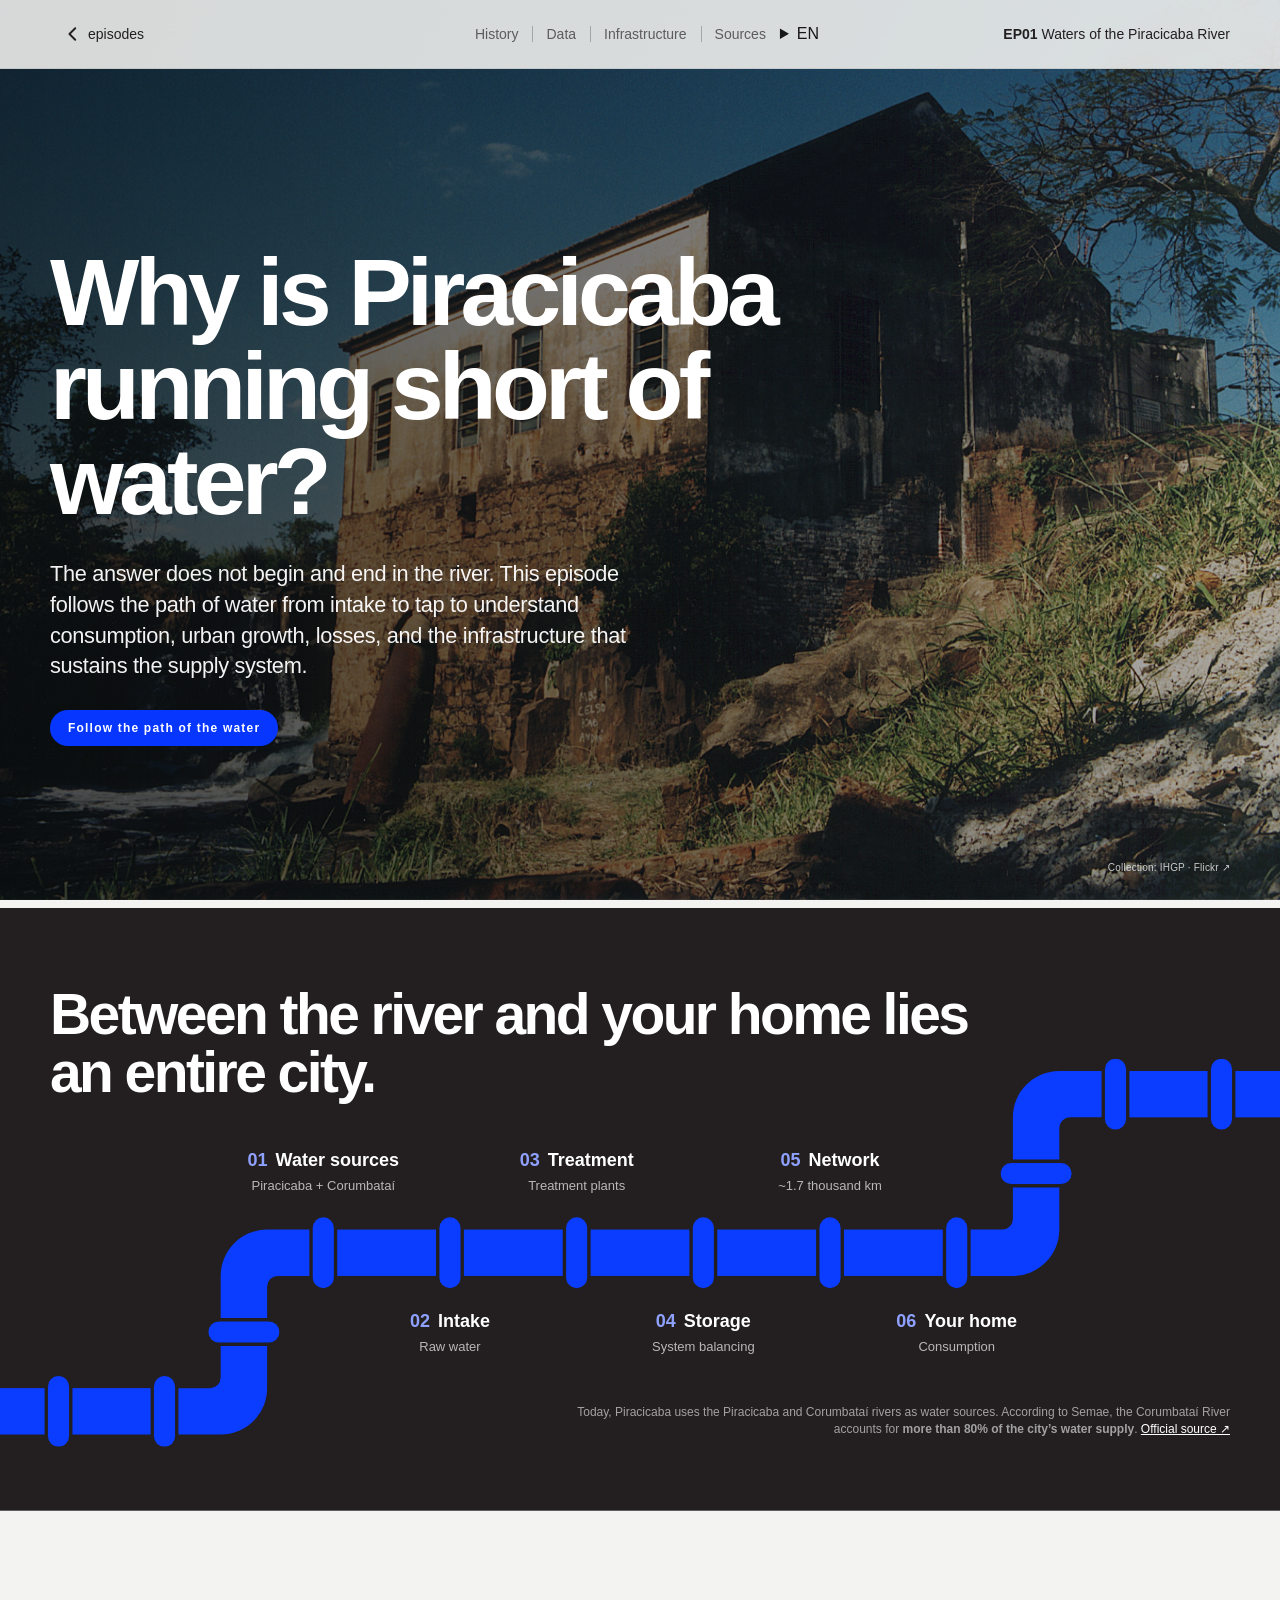
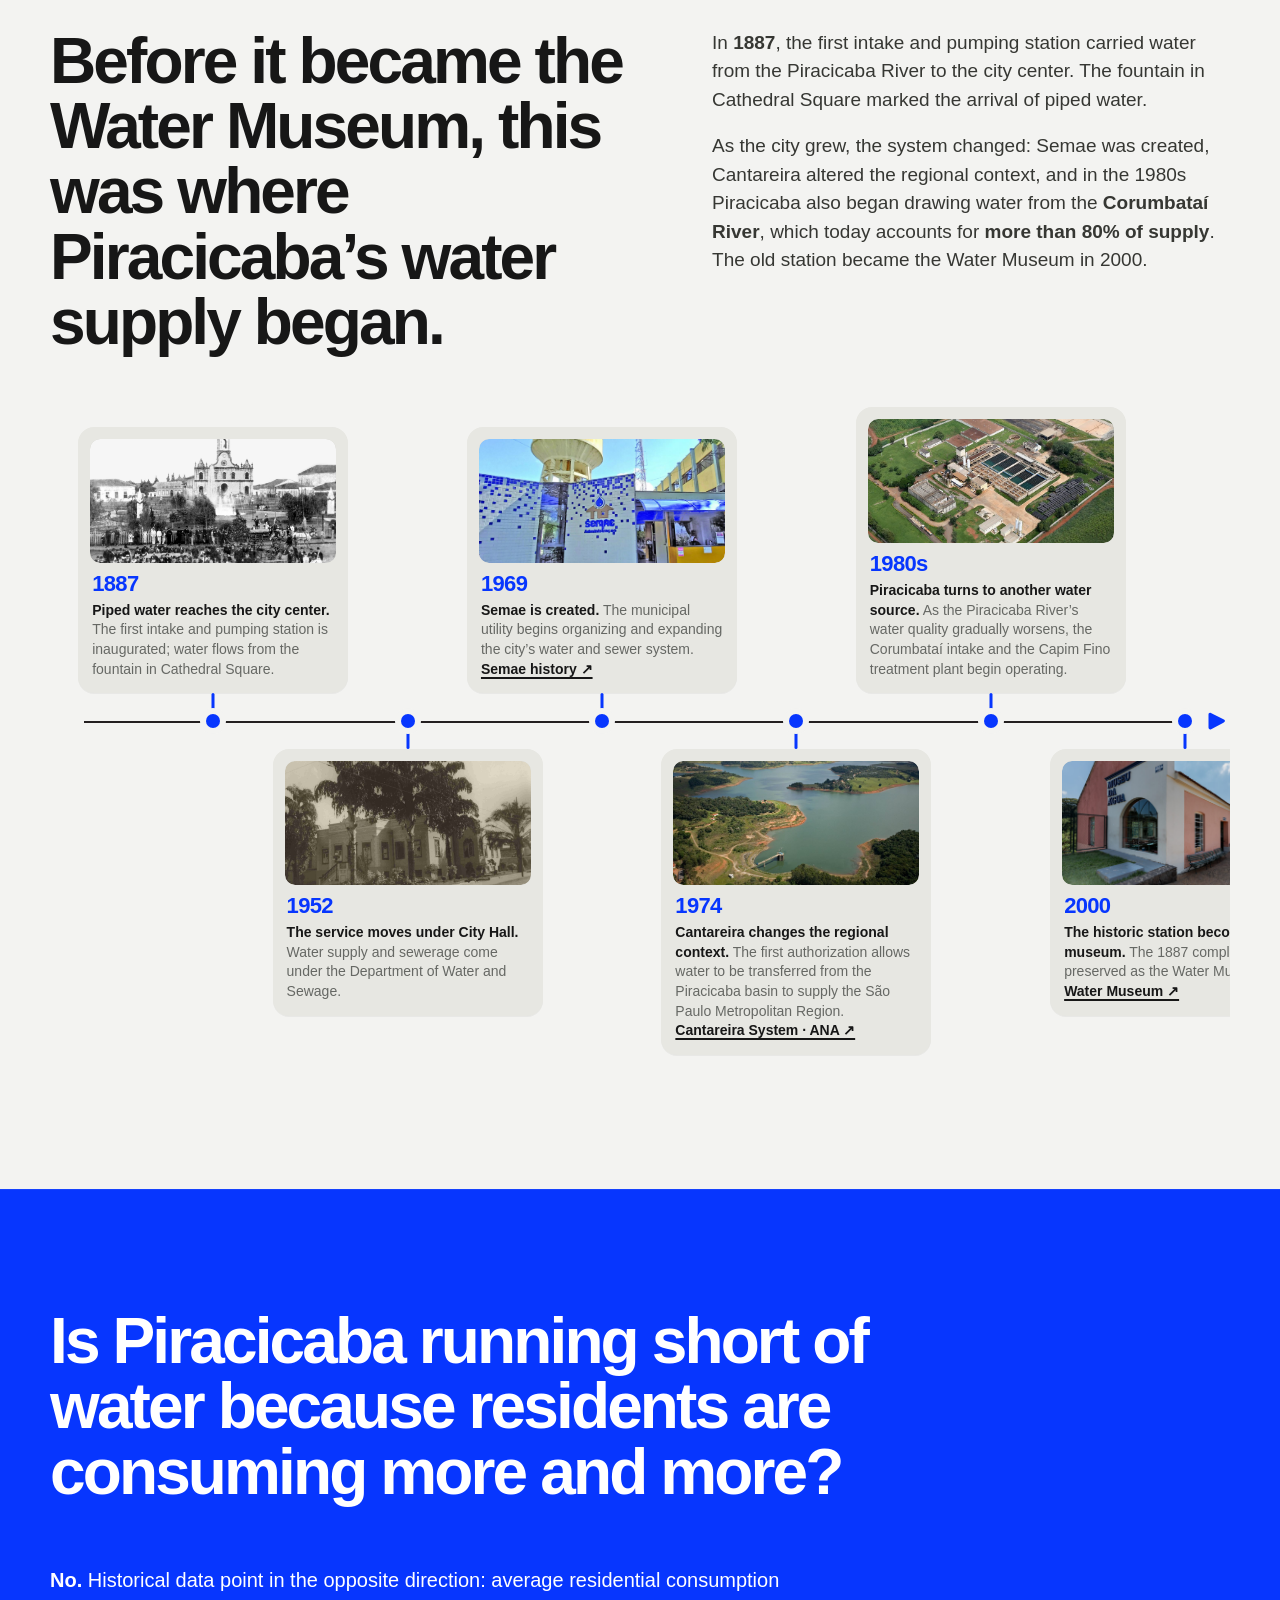
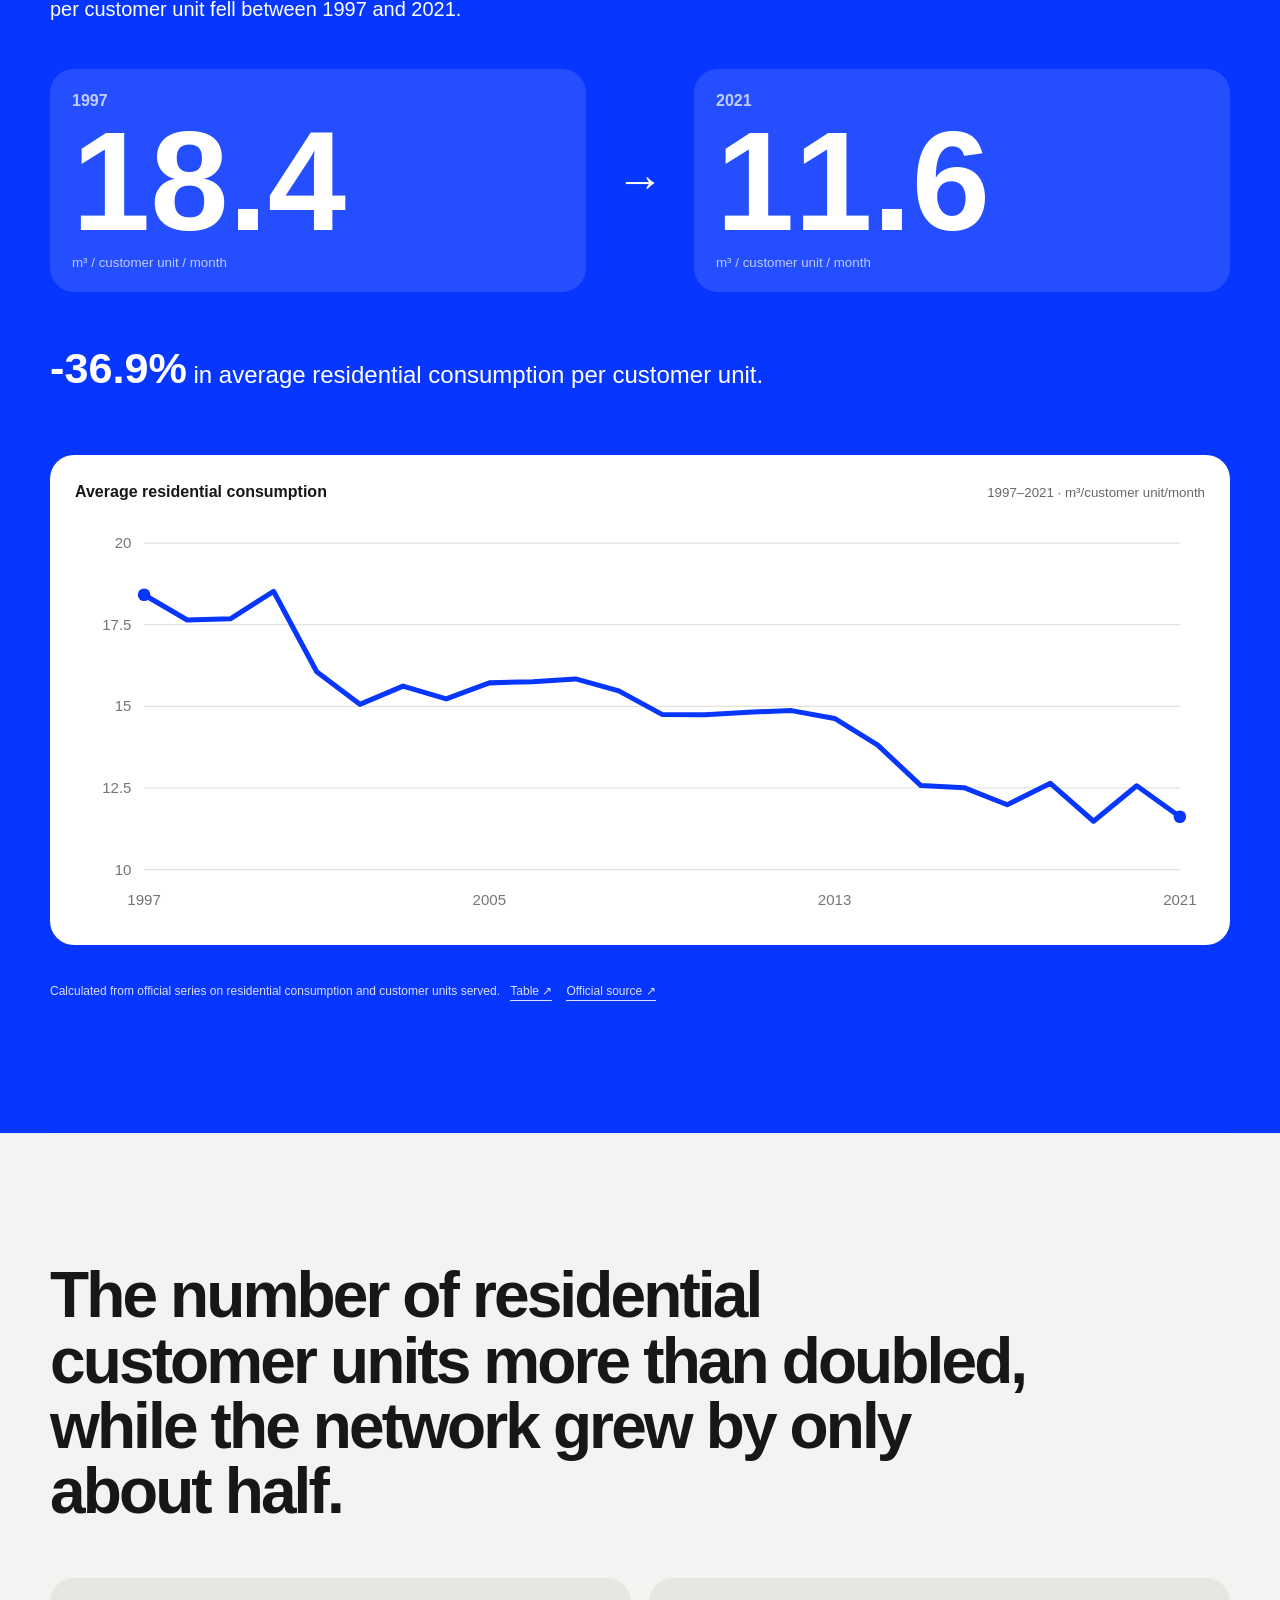
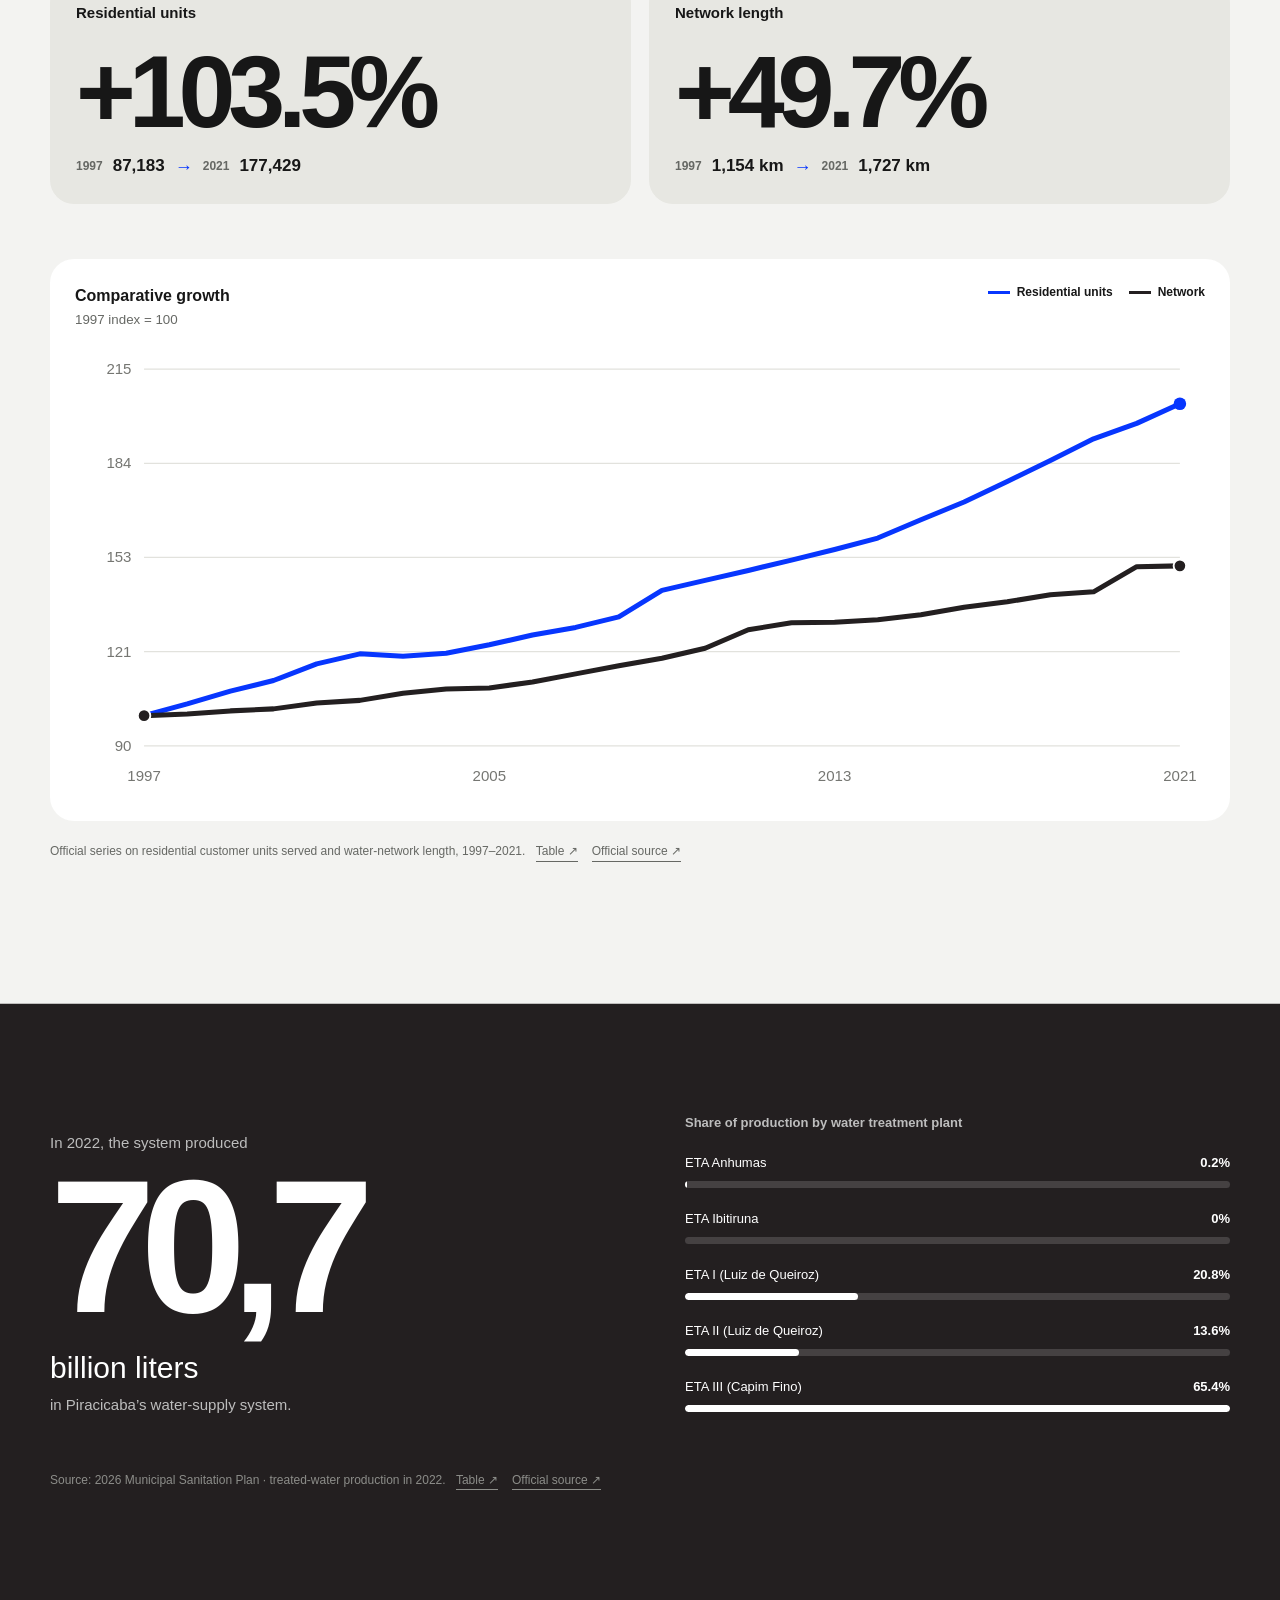
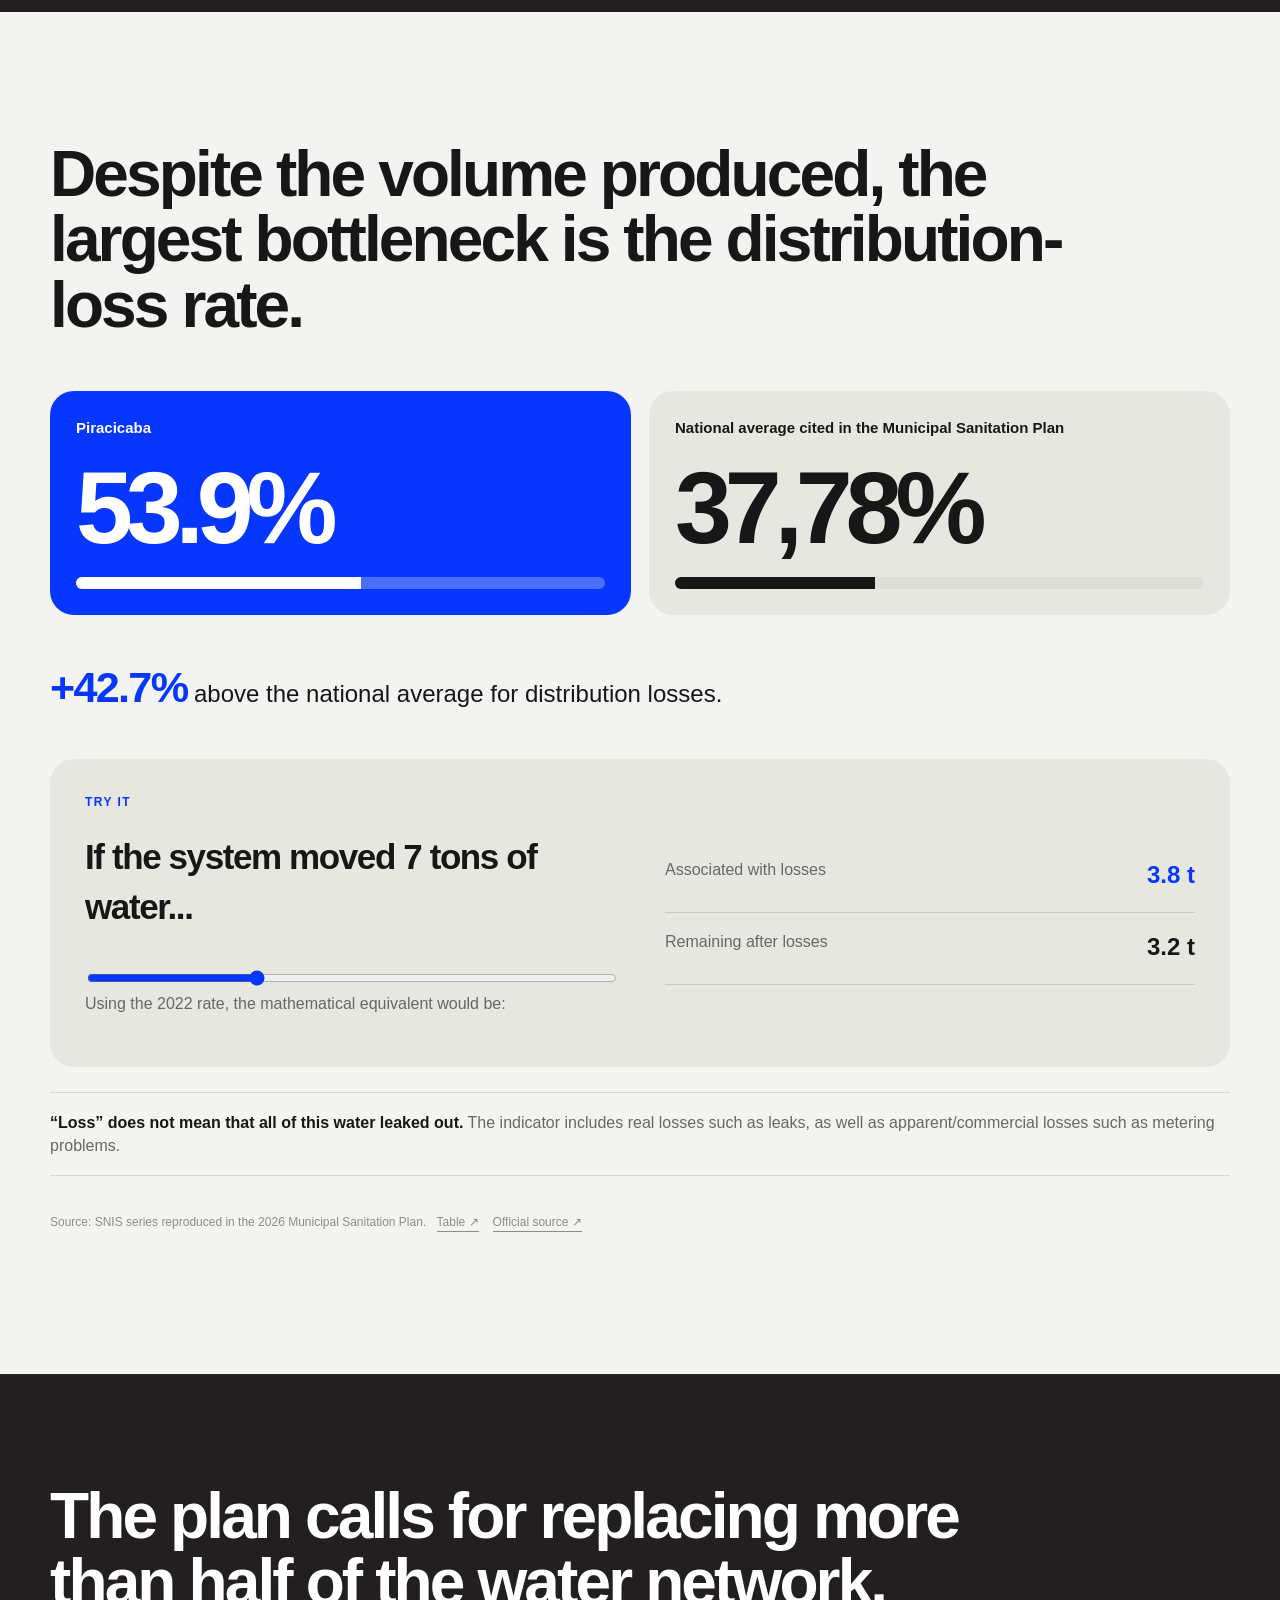
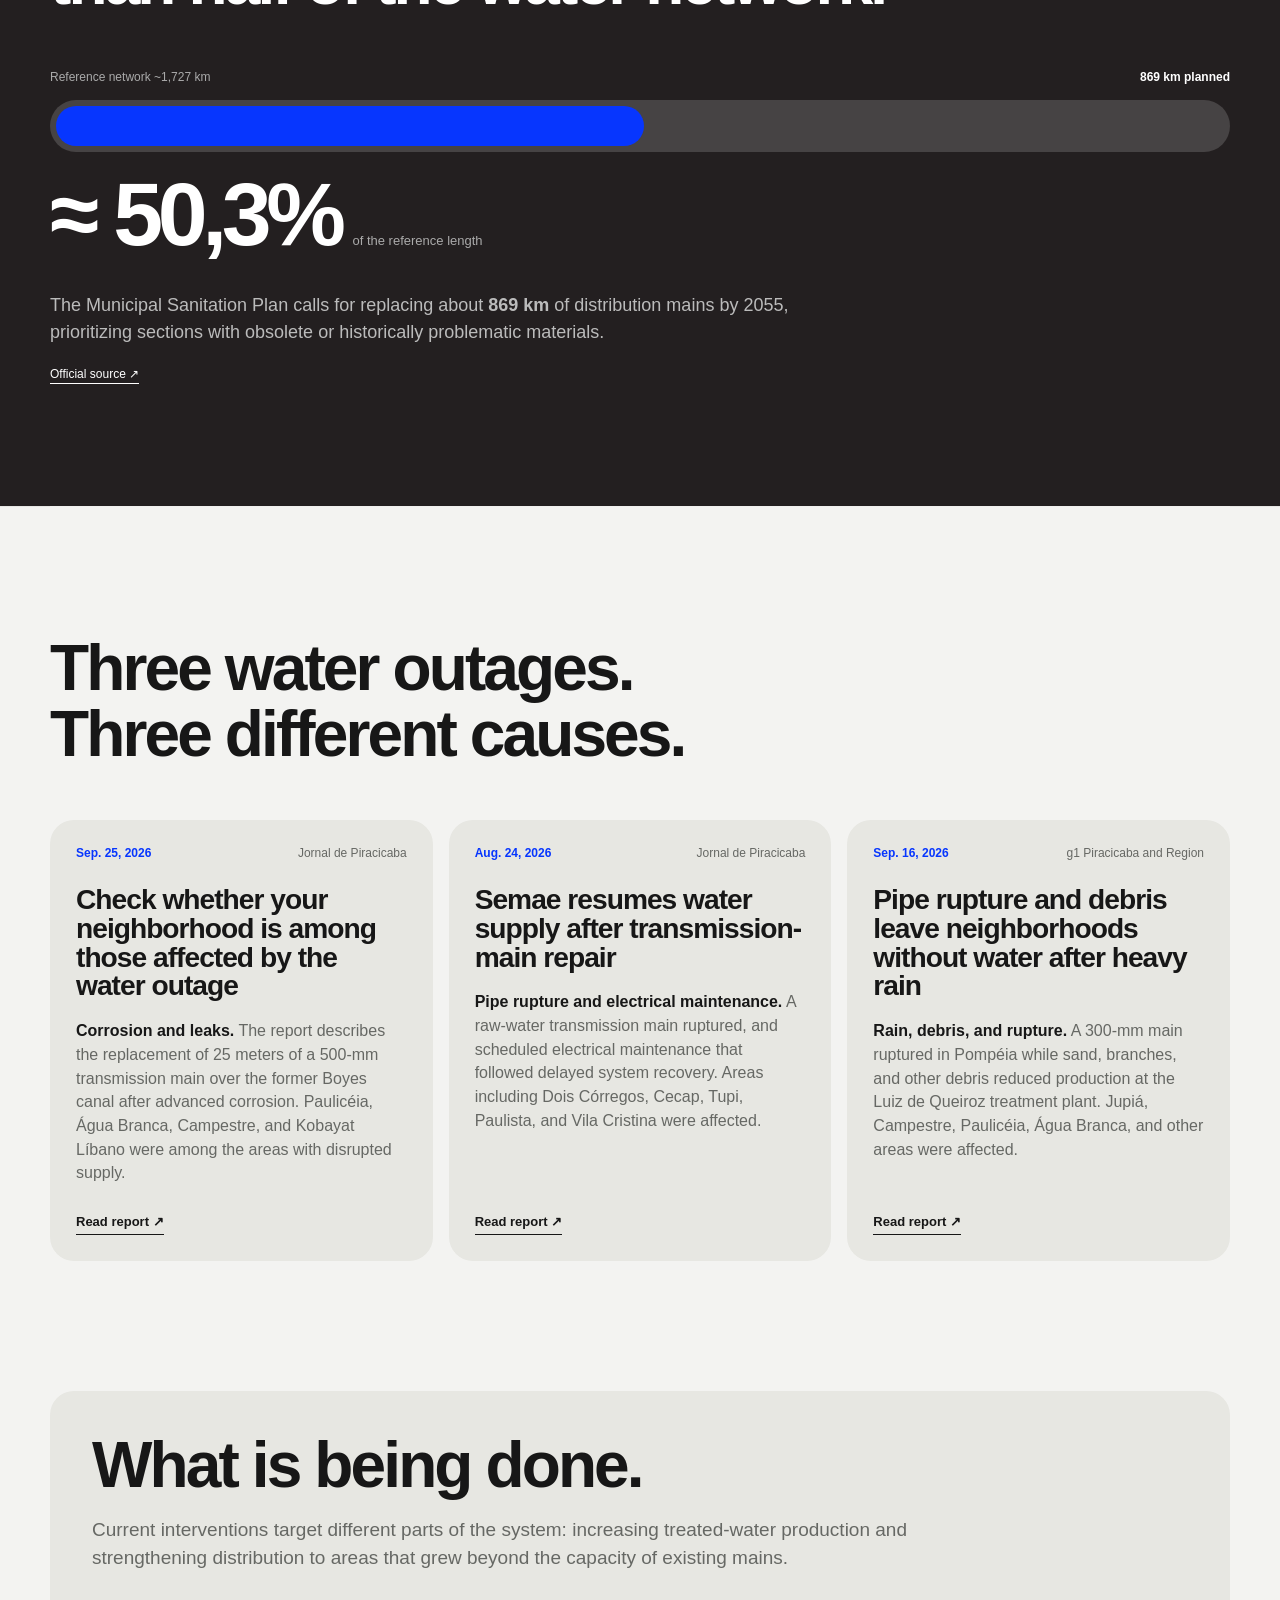
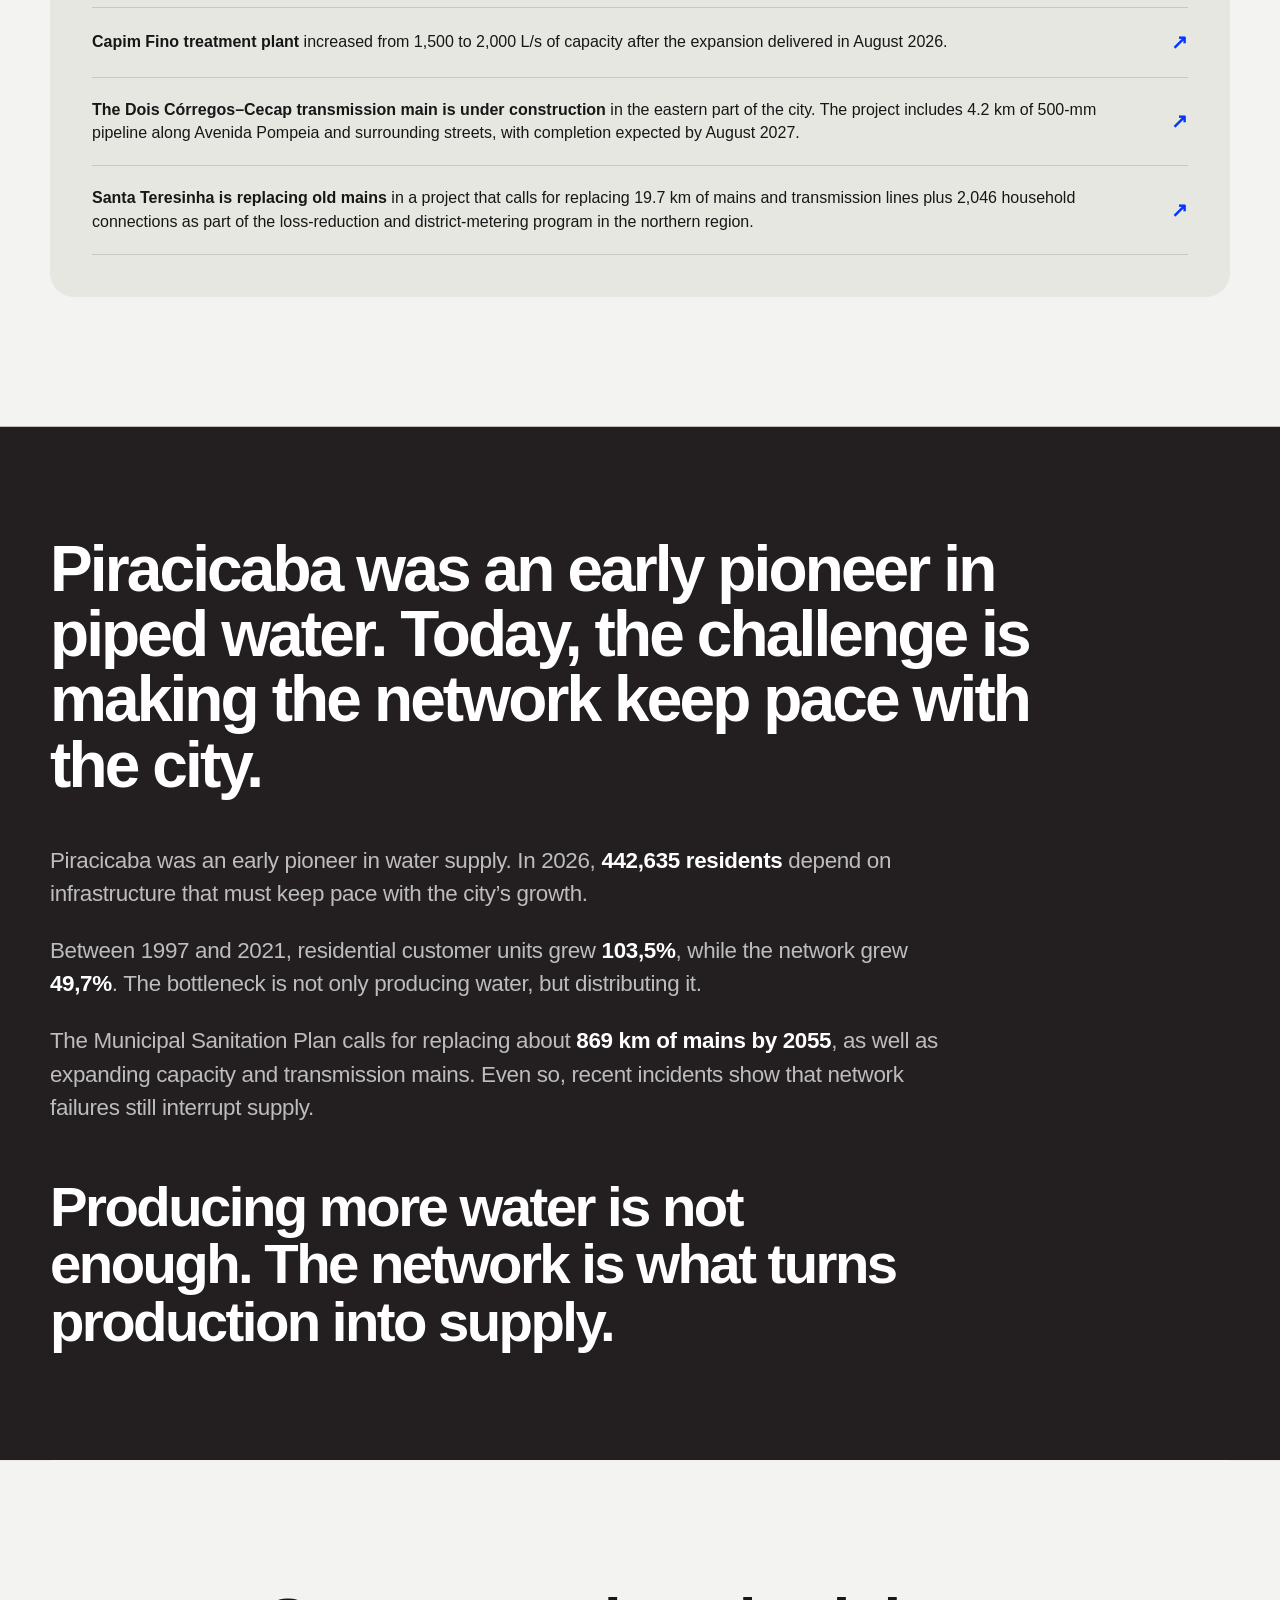
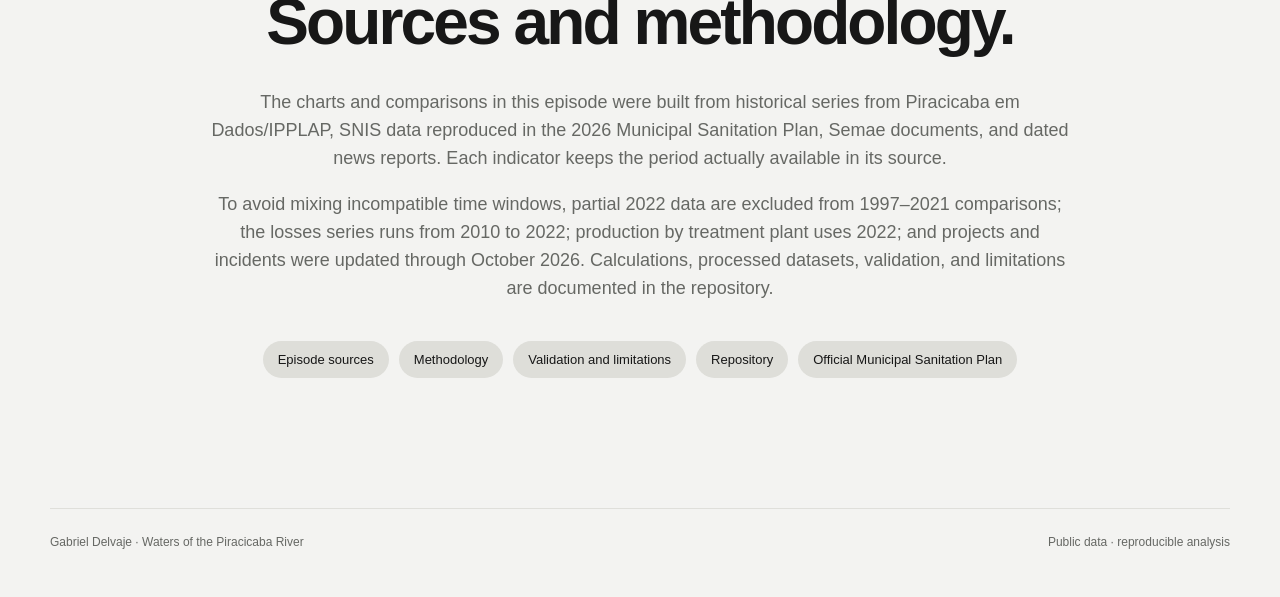
==== episodio-1-en.html @ 9666c35b "Move seletor de idioma para o menu dos episódios" ====
<!doctype html>
<html lang="en">
<head>
  <meta charset="utf-8" />
  <meta name="viewport" content="width=device-width, initial-scale=1" />
  <meta name="description" content="Water consumption, distribution losses, infrastructure, and the history of Piracicaba’s water-supply system." />
  <meta name="theme-color" content="#f3f3f1" />
  <title>Episode 1 | Why is Piracicaba running short of water?</title>
  <link rel="icon" href="data:image/svg+xml,%3Csvg xmlns=%22http://www.w3.org/2000/svg%22 viewBox=%220 0 100 100%22%3E%3Ctext y=%22.9em%22 font-size=%2290%22%3E%F0%9F%92%A7%3C/text%3E%3C/svg%3E" />
  <link rel="preload" as="image" href="assets/site/episodes/episodio-1/hero/museu-da-agua-historico.jpg" fetchpriority="high" />
  <link rel="stylesheet" href="assets/site/css/episodio-1.css?v=20261002-organize" />

  <link rel="stylesheet" href="assets/site/css/page-transition.css?v=20261002-return-composited" />
  <link rel="alternate" hreflang="pt-BR" href="episodio-1.html" />
  <link rel="alternate" hreflang="en" href="episodio-1-en.html" />
  <script src="assets/site/js/language-switch.js?v=20261002-language-nav-final"></script>
</head>
<body>
  <header class="site-header">
    <a class="brand back-episodes" href="index-en.html#episodios">episodes</a>
    <nav id="episode-mobile-nav" aria-label="Main navigation">
      <a href="#historia"><span>History</span></a>
      <a href="#dados"><span>Data</span></a>
      <a href="#infraestrutura"><span>Infrastructure</span></a>
      <a href="#fontes"><span>Sources</span></a>
    <details class="language-menu language-menu-nav">
    <summary aria-label="Language: EN"><span>EN</span></summary>
    <div class="language-menu-popover" role="menu" aria-label="Language">
      <a href="episodio-1.html" data-language-link>PT</a><span aria-current="true">EN</span>
    </div>
  </details></nav>
    <span class="series-title"><strong>EP01</strong> Waters of the Piracicaba River</span>
    <button class="mobile-menu-toggle" type="button" aria-label="Open episode menu" aria-expanded="false" aria-controls="episode-mobile-nav">
      <span aria-hidden="true"></span>
      <span aria-hidden="true"></span>
      <span aria-hidden="true"></span>
    </button>
  </header>

  <main id="top">
    <section class="hero section-shell">
      <img class="hero-fixed-image" src="assets/site/episodes/episodio-1/hero/museu-da-agua-historico.jpg" alt="" fetchpriority="high" decoding="sync" />
      <div class="hero-fixed-overlay" aria-hidden="true"></div>
      <h1>Why is Piracicaba running short of water?</h1>
      <p class="hero-copy">The answer does not begin and end in the river. This episode follows the path of water from intake to tap to understand consumption, urban growth, losses, and the infrastructure that sustains the supply system.</p>
      <a class="scroll-cue" href="#caminho"><span>Follow the path of the water</span></a>
      <a class="hero-photo-credit" href="https://www.flickr.com/photos/ihgp/54276201311/in/album-72177720323295898" target="_blank" rel="noreferrer">Collection: IHGP · Flickr ↗︎</a>
    </section>

    <section class="process-section" id="caminho" aria-labelledby="caminho-title">
      <div class="section-shell process-shell">
        <div class="process-heading">
          <h2 id="caminho-title">Between the river and your home lies an entire city.</h2>
        </div>

        <div class="pipe-diagram" aria-label="Path of water from the sources to the home">
          <img class="desktop-pipe-svg" src="assets/site/episodes/episodio-1/diagrams/pipe-desktop.svg?v=20260930-1345" alt="" aria-hidden="true" />
          <img class="mobile-pipe-svg" src="assets/site/episodes/episodio-1/diagrams/pipe-mobile.svg" alt="" aria-hidden="true" />
          <div class="pipe-track" aria-hidden="true"></div>
          <span class="pipe-joint pipe-joint-extra joint-0" aria-hidden="true"></span>
          <span class="pipe-joint joint-1" aria-hidden="true"></span>
          <span class="pipe-joint joint-2" aria-hidden="true"></span>
          <span class="pipe-joint joint-3" aria-hidden="true"></span>
          <span class="pipe-joint joint-4" aria-hidden="true"></span>
          <span class="pipe-joint joint-5" aria-hidden="true"></span>
          <span class="pipe-joint joint-6" aria-hidden="true"></span>
          <span class="pipe-joint pipe-joint-extra joint-7" aria-hidden="true"></span>

          <article class="process-step">
            <strong><span class="step-num">01</span> Water sources</strong>
            <small>Piracicaba + Corumbataí</small>
          </article>

          <article class="process-step">
            <strong><span class="step-num">02</span> Intake</strong>
            <small>Raw water</small>
          </article>

          <article class="process-step">
            <strong><span class="step-num">03</span> Treatment</strong>
            <small>Treatment plants</small>
          </article>

          <article class="process-step">
            <strong><span class="step-num">04</span> Storage</strong>
            <small>System balancing</small>
          </article>

          <article class="process-step">
            <strong><span class="step-num">05</span> Network</strong>
            <small>~1.7 thousand km</small>
          </article>

          <article class="process-step">
            <strong><span class="step-num">06</span> Your home</strong>
            <small>Consumption</small>
          </article>
        </div>

        <p class="source-note">Today, Piracicaba uses the Piracicaba and Corumbataí rivers as water sources. According to Semae, the Corumbataí River accounts for <strong>more than 80% of the city’s water supply</strong>. <a href="https://piracicaba.sp.gov.br/noticias/de-janeiro-a-agosto-deste-ano-piracicaba-registrou-so-44-da-chuva-do-mesmo-periodo-de-2023/" target="_blank" rel="noreferrer">Official source ↗︎</a></p>
      </div>
    </section>

    <section class="history-section section-shell" id="historia">
      <div class="history-copy">
        <h2>Before it became the Water Museum, this was where Piracicaba’s water supply began.</h2>
        <div class="history-summary">
          <p>In <strong>1887</strong>, the first intake and pumping station carried water from the Piracicaba River to the city center. The fountain in Cathedral Square marked the arrival of piped water.</p>
          <p>As the city grew, the system changed: Semae was created, Cantareira altered the regional context, and in the 1980s Piracicaba also began drawing water from the <strong>Corumbataí River</strong>, which today accounts for <strong>more than 80% of supply</strong>. The old station became the Water Museum in 2000.</p>
        </div>
      </div>

      <div class="timeline-carousel" aria-label="Timeline navigation">
        <div class="timeline-viewport" data-timeline-viewport>
          <div class="timeline" aria-label="Timeline of water supply in Piracicaba">
            <article class="timeline-item">
              <div class="timeline-content">
                <figure class="timeline-media">
                  <button class="timeline-image-button" type="button" data-timeline-image="assets/site/episodes/episodio-1/timeline/1887-inauguracao-chafariz.jpg" data-timeline-caption="Em 26 de maio de 1887, a água do novo sistema de abastecimento chegou ao então Largo da Matriz, atual Praça José Bonifácio. O repuxo da praça marcou publicamente a inauguração da água encanada em Piracicaba. Depois, com as sucessivas reformas da praça, o chafariz foi retirado e seu destino se perdeu; a peça original não está mais lá." data-timeline-credit="Acervo IHGP" data-timeline-credit-url="https://www.flickr.com/photos/ihgp/54276191771/in/album-72177720323295898" aria-label="Enlarge image: inauguration of the fountain in 1887">
                    <img src="assets/site/episodes/episodio-1/timeline/1887-inauguracao-chafariz.jpg" alt="Historical record related to the fountain inauguration and Piracicaba water supply in 1887" loading="lazy" decoding="async">
                  </button>
                </figure>
                <div class="timeline-entry">
                  <time>1887</time>
                  <p><strong>Piped water reaches the city center.</strong> The first intake and pumping station is inaugurated; water flows from the fountain in Cathedral Square.</p>
                </div>
              </div>
            </article>

            <article class="timeline-item">
              <div class="timeline-content">
                <figure class="timeline-media">
                  <button class="timeline-image-button" type="button" data-timeline-image="assets/site/episodes/episodio-1/timeline/1952-departamento-aguas-esgoto.png" data-timeline-caption="Em 1952, o abastecimento e o esgotamento passaram à administração municipal por meio do Departamento de Águas e Esgotos, antecessor da estrutura que depois daria origem ao Semae. O departamento concentrou a operação dos serviços de água e esgoto da cidade nessa fase de expansão urbana. A imagem é um registro histórico do antigo departamento, não uma fotografia datada de 1952." data-timeline-credit="Acervo IHGP · Fotos Antigas, p. 19" data-timeline-credit-url="https://www.ihgp.org.br/wp-content/uploads/2023/07/fotosantigas3.pdf" aria-label="Enlarge image: Department of Water and Sewage in 1952">
                    <img src="assets/site/episodes/episodio-1/timeline/1952-departamento-aguas-esgoto.png" alt="Record of Piracicaba’s Department of Water and Sewage related to 1952" loading="lazy" decoding="async">
                  </button>
                </figure>
                <div class="timeline-entry">
                  <time>1952</time>
                  <p><strong>The service moves under City Hall.</strong> Water supply and sewerage come under the Department of Water and Sewage.</p>
                </div>
              </div>
            </article>

            <article class="timeline-item">
              <div class="timeline-content">
                <figure class="timeline-media">
                  <button class="timeline-image-button" type="button" data-timeline-image="assets/site/episodes/episodio-1/timeline/1969-semae.jpg" data-timeline-caption="Criado em 1969, o Semae passou a assumir a gestão municipal dos serviços de água e esgoto de Piracicaba, ampliando a estrutura de captação, tratamento e distribuição que acompanharia o crescimento da cidade nas décadas seguintes. A foto é um registro de arquivo do Semae publicado pelo Jornal de Piracicaba em 2025, não uma imagem de 1969." data-timeline-credit="Foto: Arquivo/JP · via Jornal de Piracicaba" data-timeline-credit-url="https://sampi.net.br/piracicaba/noticias/2906258/cidade/2025/05/semae-avisa-que-vai-faltar-agua-saiba-em-quais-bairros" aria-label="Enlarge image: Semae">
                    <img src="assets/site/episodes/episodio-1/timeline/1969-semae.jpg" alt="Record of Piracicaba’s Semae published by Jornal de Piracicaba" loading="lazy" decoding="async">
                  </button>
                </figure>
                <div class="timeline-entry">
                  <time>1969</time>
                  <p><strong>Semae is created.</strong> The municipal utility begins organizing and expanding the city’s water and sewer system. <a class="timeline-source" href="https://piracicaba.sp.gov.br/noticias/semae-completa-45-anos/" target="_blank" rel="noreferrer">Semae history ↗︎</a></p>
                </div>
              </div>
            </article>

            <article class="timeline-item">
              <div class="timeline-content">
                <figure class="timeline-media">
                  <button class="timeline-image-button" type="button" data-timeline-image="assets/site/episodes/episodio-1/timeline/1974-sistema-cantareira.jpg" data-timeline-caption="O Sistema Cantareira passou a transferir parte das águas das cabeceiras da bacia do Piracicaba para reforçar o abastecimento da Região Metropolitana de São Paulo. Em 1974, a primeira autorização formalizou essa transposição, mudando o contexto hídrico regional. A foto é da Sabesp e foi publicada pelo Ministério do Desenvolvimento Regional; não é um registro de 1974." data-timeline-credit="Foto: Sabesp · via Ministério do Desenvolvimento Regional" data-timeline-credit-url="https://www.gov.br/mdr/pt-br/noticias/sistemas-que-abastecem-sp-e-rj-tem-ligeira-recuperacao" aria-label="Enlarge image: Cantareira System">
                    <img src="assets/site/episodes/episodio-1/timeline/1974-sistema-cantareira.jpg" alt="Image of the Cantareira System credited to Sabesp" loading="lazy" decoding="async">
                  </button>
                </figure>
                <div class="timeline-entry">
                  <time>1974</time>
                  <p><strong>Cantareira changes the regional context.</strong> The first authorization allows water to be transferred from the Piracicaba basin to supply the São Paulo Metropolitan Region. <a class="timeline-source" href="https://www.gov.br/ana/pt-br/sala-de-situacao/sistema-cantareira/faq-cantareira" target="_blank" rel="noreferrer">Cantareira System · ANA ↗︎</a></p>
                </div>
              </div>
            </article>

            <article class="timeline-item">
              <div class="timeline-content">
                <figure class="timeline-media">
                  <button class="timeline-image-button" type="button" data-timeline-image="assets/site/shared/infrastructure/eta-capim-fino.jpg" data-timeline-caption="A ETA Capim Fino passou a integrar a expansão do sistema de abastecimento ligada ao rio Corumbataí. Em 2021, o próprio Semae informava que muitos equipamentos da estação eram de 1982, mostrando como essa infraestrutura atravessou décadas de operação e modernizações. A foto foi publicada pela Prefeitura de Piracicaba em 2021; não é um registro da década de 1980." data-timeline-credit="Foto: Semae · via Prefeitura de Piracicaba" data-timeline-credit-url="https://piracicaba.sp.gov.br/noticias/semae-realiza-manutencao-na-estacao-de-tratamento-de-agua-capim-fino/" aria-label="Enlarge image: Capim Fino treatment plant">
                    <img src="assets/site/shared/infrastructure/eta-capim-fino.jpg" alt="Capim Fino treatment plant, part of the system connected to the Corumbataí River" loading="lazy" decoding="async">
                  </button>
                </figure>
                <div class="timeline-entry">
                  <time>1980s</time>
                  <p><strong>Piracicaba turns to another water source.</strong> As the Piracicaba River’s water quality gradually worsens, the Corumbataí intake and the Capim Fino treatment plant begin operating.</p>
                </div>
              </div>
            </article>

            <article class="timeline-item">
              <div class="timeline-content">
                <figure class="timeline-media">
                  <button class="timeline-image-button" type="button" data-timeline-image="assets/site/episodes/episodio-1/timeline/2000-museu-da-agua.jpeg" data-timeline-caption="Instalado no conjunto histórico da antiga estação de captação de 1887, o Museu da Água preserva parte da infraestrutura que marcou o início do abastecimento encanado de Piracicaba. Aberto como museu em 2000, o espaço mantém essa memória junto ao próprio Rio Piracicaba. A foto é de divulgação turística e não um registro da inauguração do museu em 2000." data-timeline-credit="Foto: Turismo Piracicaba" data-timeline-credit-url="https://turismopiracicaba.com.br/ponto_turistico/museu-da-agua-francisco-salgot-castillon/" aria-label="Enlarge image: Water Museum">
                    <img src="assets/site/episodes/episodio-1/timeline/2000-museu-da-agua.jpeg" alt="Piracicaba Water Museum, housed in the historic former intake-station complex" loading="lazy" decoding="async">
                  </button>
                </figure>
                <div class="timeline-entry">
                  <time>2000</time>
                  <p><strong>The historic station becomes a museum.</strong> The 1887 complex is preserved as the Water Museum. <a class="timeline-source" href="https://piracicaba.sp.gov.br/noticias/museu-da-agua-completara-7-anos/" target="_blank" rel="noreferrer">Water Museum ↗︎</a></p>
                </div>
              </div>
            </article>

            <article class="timeline-item timeline-current">
              <div class="timeline-content">
                <div class="timeline-entry">
                  <time>2024</time>
                  <p><strong>The Corumbataí supports most of the system.</strong> In 2024, more than 80% of the city’s supply came from this source. <a class="timeline-source" href="https://piracicaba.sp.gov.br/noticias/de-janeiro-a-agosto-deste-ano-piracicaba-registrou-so-44-da-chuva-do-mesmo-periodo-de-2023/" target="_blank" rel="noreferrer">Current supply ↗︎</a></p>
                </div>
              </div>
            </article>
          </div>
        </div>
        <button class="timeline-nav timeline-nav-prev" type="button" data-timeline-prev aria-label="Go back in the timeline"></button>
        <button class="timeline-nav timeline-nav-next" type="button" data-timeline-next aria-label="Move forward in the timeline"></button>
      </div>
    </section>

    <section class="question-section" id="dados">
      <div class="section-shell question-shell">
        <h2>Is Piracicaba running short of water because residents are consuming more and more?</h2>
        <div class="quiz-result">
          <p class="result-kicker"><strong>No.</strong> Historical data point in the opposite direction: average residential consumption per customer unit fell between 1997 and 2021.</p>
          <div class="big-comparison">
            <div><span>1997</span><strong id="consumption-start">18,4</strong><small>m³ / customer unit / month</small></div>
            <div class="comparison-arrow" aria-hidden="true">→</div>
            <div><span>2021</span><strong id="consumption-end">11,6</strong><small>m³ / customer unit / month</small></div>
          </div>
          <p class="result-summary"><strong id="consumption-change">−36,9%</strong> in average residential consumption per customer unit.</p>
          <div class="chart-card">
            <div class="chart-heading"><span>Average residential consumption</span><small>1997–2021 · m³/customer unit/month</small></div>
            <svg class="line-chart interactive-line-chart" id="consumption-chart" viewBox="0 0 900 320" role="img" aria-label="Evolution of average residential consumption per customer unit"></svg>
          </div>
          <p class="source-note">Calculated from official series on residential consumption and customer units served. <span class="source-note-actions"><button class="source-inline-button" type="button" data-open-consumption-table><span class="source-action-label">Table <span aria-hidden="true">↗︎</span></span></button><a href="https://piracicaba.sp.gov.br/servicos/piracicaba-em-dados-historico-ipplap/" target="_blank" rel="noreferrer"><span class="source-action-label">Official source <span aria-hidden="true">↗︎</span></span></a></span></p>
        </div>
      </div>
    </section>

    <section class="growth-section section-shell">
      <h2>The number of residential customer units more than doubled, while the network grew by only about half.</h2>
      <div class="growth-numbers">
        <article>
          <span>Residential units</span>
          <strong id="economies-growth">+103,5%</strong>
          <small class="growth-card-range"><em>1997</em><b id="economies-start">87.183</b><i aria-hidden="true">→</i><em>2021</em><b id="economies-end">177.429</b></small>
        </article>
        <article>
          <span>Network length</span>
          <strong id="network-growth">+49,7%</strong>
          <small class="growth-card-range"><em>1997</em><b id="network-start">1.154 km</b><i aria-hidden="true">→</i><em>2021</em><b id="network-end">1.727 km</b></small>
        </article>
      </div>
      <div class="chart-card index-card">
        <div class="chart-heading">
          <div><span>Comparative growth</span><small>1997 index = 100</small></div>
          <div class="legend growth-legend"><span><i class="legend-line homes"></i>Residential units</span><span><i class="legend-line network"></i>Network</span></div>
        </div>
        <svg class="line-chart" id="growth-chart" viewBox="0 0 900 360" role="img" aria-label="Comparison between growth in residential customer units and network length"></svg>
      </div>
      <p class="source-note growth-source-note">Official series on residential customer units served and water-network length, 1997–2021. <span class="source-note-actions"><button class="source-inline-button" type="button" data-open-growth-table><span class="source-action-label">Table <span aria-hidden="true">↗︎</span></span></button><a href="https://piracicaba.sp.gov.br/servicos/piracicaba-em-dados-historico-ipplap/" target="_blank" rel="noreferrer"><span class="source-action-label">Official source <span aria-hidden="true">↗︎</span></span></a></span></p>
    </section>

    <section class="production-section">
      <div class="section-shell">
        <div class="production-grid">
          <div class="production-main">
            <p class="production-kicker">In 2022, the system produced</p>
            <strong>70,7</strong>
            <span>billion liters</span>
            <p>in Piracicaba’s water-supply system.</p>
          </div>
          <div class="eta-panel">
            <p class="eta-title">Share of production by water treatment plant</p>
            <div class="eta-list" id="eta-list" aria-label="Water production by treatment plant"></div>
          </div>
        </div>
        <p class="source-note">Source: 2026 Municipal Sanitation Plan · treated-water production in 2022. <span class="source-note-actions"><button class="source-inline-button" type="button" data-open-production-table><span class="source-action-label">Table <span aria-hidden="true">↗︎</span></span></button><a href="https://piracicaba.sp.gov.br/servicos/plano-municipal-de-saneamento-basico-pmsb/" target="_blank" rel="noreferrer"><span class="source-action-label">Official source <span aria-hidden="true">↗︎</span></span></a></span></p>
      </div>
    </section>

    <section class="loss-section section-shell">
      <h2>Despite the volume produced, the largest bottleneck is the distribution-loss rate.</h2>
      <div class="loss-compare">
        <article class="loss-pira"><span>Piracicaba</span><strong id="loss-pira">53,93%</strong><div class="bar"><i id="loss-pira-bar"></i></div></article>
        <article><span>National average cited in the Municipal Sanitation Plan</span><strong>37,78%</strong><div class="bar"><i style="width:37.78%"></i></div></article>
      </div>
      <p class="loss-summary"><strong id="loss-above-national">+42,7%</strong> above the national average for distribution losses.</p>

      <div class="loss-lab">
        <div>
          <p class="eyebrow">Try it</p>
          <h3>If the system moved <strong><span id="tons-value">7</span> tons</strong> of water...</h3>
          <input id="tons-slider" type="range" min="1" max="20" value="7" step="1" aria-label="Amount of water in tons" />
          <p class="loss-caption">Using the 2022 rate, the mathematical equivalent would be:</p>
        </div>
        <div class="water-balance">
          <div class="water-loss"><span>Associated with losses</span><strong id="water-loss">3,8 t</strong></div>
          <div class="water-remaining"><span>Remaining after losses</span><strong id="water-remaining">3,2 t</strong></div>
        </div>
      </div>
      <p class="method-note loss-method-note"><strong>“Loss” does not mean that all of this water leaked out.</strong> The indicator includes real losses such as leaks, as well as apparent/commercial losses such as metering problems.</p>
      <p class="source-note">Source: SNIS series reproduced in the 2026 Municipal Sanitation Plan. <span class="source-note-actions"><button class="source-inline-button" type="button" data-open-loss-table><span class="source-action-label">Table <span aria-hidden="true">↗︎</span></span></button><a href="https://piracicaba.sp.gov.br/wp-content/uploads/2026/03/suplementar1-cap4.pdf" target="_blank" rel="noreferrer"><span class="source-action-label">Official source <span aria-hidden="true">↗︎</span></span></a></span></p>
    </section>

    <section class="infrastructure-section" id="infraestrutura">
      <div class="section-shell infra-shell">
        <h2>The plan calls for replacing more than half of the water network.</h2>
        <div class="network-meter" aria-label="Comparison between network length and planned replacement length">
          <div class="meter-labels"><span>Reference network ~1,727 km</span><strong>869 km planned</strong></div>
          <div class="meter-track"><i></i></div>
          <div class="meter-percent"><strong>≈ 50,3%</strong><span>of the reference length</span></div>
        </div>
        <p class="infra-note">The Municipal Sanitation Plan calls for replacing about <strong>869 km</strong> of distribution mains by 2055, prioritizing sections with obsolete or historically problematic materials.</p>
        <p class="source-note infra-source-note"><a href="https://piracicaba.sp.gov.br/wp-content/uploads/2026/03/suplementar1-cap1e2.pdf" target="_blank" rel="noreferrer"><span class="source-action-label">Official source <span aria-hidden="true">↗︎</span></span></a></p>
      </div>
    </section>

    <section class="events-section section-shell">
      <h2>Three water outages.<br>Three different causes.</h2>
      <div class="event-grid news-event-grid">
        <article class="news-event-card">
          <div class="news-event-meta"><time>Sep. 25, 2026</time><span>Jornal de Piracicaba</span></div>
          <h3>Check whether your neighborhood is among those affected by the water outage</h3>
          <p><strong>Corrosion and leaks.</strong> The report describes the replacement of 25 meters of a 500-mm transmission main over the former Boyes canal after advanced corrosion. Paulicéia, Água Branca, Campestre, and Kobayat Líbano were among the areas with disrupted supply.</p>
          <a href="https://sampi.net.br/piracicaba/noticias/3007244/cidade/2026/09/veja-se-seu-bairro-esta-entre-os-afetados-pela-falta-dagua" target="_blank" rel="noreferrer">Read report ↗︎</a>
        </article>
        <article class="news-event-card">
          <div class="news-event-meta"><time>Aug. 24, 2026</time><span>Jornal de Piracicaba</span></div>
          <h3>Semae resumes water supply after transmission-main repair</h3>
          <p><strong>Pipe rupture and electrical maintenance.</strong> A raw-water transmission main ruptured, and scheduled electrical maintenance that followed delayed system recovery. Areas including Dois Córregos, Cecap, Tupi, Paulista, and Vila Cristina were affected.</p>
          <a href="https://sampi.net.br/piracicaba/noticias/3000295/cidade/2026/08/semae-retoma-abastecimento-de-agua-apos-reparo-em-adutora-veja" target="_blank" rel="noreferrer">Read report ↗︎</a>
        </article>
        <article class="news-event-card">
          <div class="news-event-meta"><time>Sep. 16, 2026</time><span>g1 Piracicaba and Region</span></div>
          <h3>Pipe rupture and debris leave neighborhoods without water after heavy rain</h3>
          <p><strong>Rain, debris, and rupture.</strong> A 300-mm main ruptured in Pompéia while sand, branches, and other debris reduced production at the Luiz de Queiroz treatment plant. Jupiá, Campestre, Paulicéia, Água Branca, and other areas were affected.</p>
          <a href="https://g1.globo.com/sp/piracicaba-regiao/noticia/2026/09/16/rompimento-de-adutora-e-sujeira-deixam-bairros-sem-agua-apos-fortes-chuvas-em-piracicaba.ghtml" target="_blank" rel="noreferrer">Read report ↗︎</a>
        </article>
      </div>
    </section>

    <section class="investment-section section-shell">
      <div class="investment-callout">
        <h2>What is being done.</h2>
        <p class="investment-intro">Current interventions target different parts of the system: increasing treated-water production and strengthening distribution to areas that grew beyond the capacity of existing mains.</p>

        <div class="investment-actions">
          <a href="https://piracicaba.sp.gov.br/noticias/prefeitura-e-semae-entregam-obras-que-reforcam-o-abastecimento-de-agua-para-340-mil-moradores/" target="_blank" rel="noreferrer">
            <span><strong>Capim Fino treatment plant</strong> increased from 1,500 to 2,000 L/s of capacity after the expansion delivered in August 2026.</span>
            <b aria-hidden="true">↗︎</b>
          </a>

          <a href="https://osweb.semaepiracicaba.sp.gov.br/?id=MTUyMzA%3D&p=bm90aWNpYV9jb21wbGV0YQ%3D%3D" target="_blank" rel="noreferrer">
            <span><strong>The Dois Córregos–Cecap transmission main is under construction</strong> in the eastern part of the city. The project includes 4.2 km of 500-mm pipeline along Avenida Pompeia and surrounding streets, with completion expected by August 2027.</span>
            <b aria-hidden="true">↗︎</b>
          </a>

          <a href="https://osweb.semaepiracicaba.sp.gov.br/?id=MTUwNDE%3D&p=bm90aWNpYV9jb21wbGV0YQ%3D%3D" target="_blank" rel="noreferrer">
            <span><strong>Santa Teresinha is replacing old mains</strong> in a project that calls for replacing 19.7 km of mains and transmission lines plus 2,046 household connections as part of the loss-reduction and district-metering program in the northern region.</span>
            <b aria-hidden="true">↗︎</b>
          </a>
        </div>
      </div>
    </section>

    <section class="conclusion-section">
      <div class="section-shell conclusion-shell">
        <h2>Piracicaba was an early pioneer in piped water. Today, the challenge is making the network keep pace with the city.</h2>

        <div class="conclusion-copy">
          <p>Piracicaba was an early pioneer in water supply. In 2026, <strong>442,635 residents</strong> depend on infrastructure that must keep pace with the city’s growth.</p>

          <p>Between 1997 and 2021, residential customer units grew <strong>103,5%</strong>, while the network grew <strong>49,7%</strong>. The bottleneck is not only producing water, but distributing it.</p>

          <p>The Municipal Sanitation Plan calls for replacing about <strong>869 km of mains by 2055</strong>, as well as expanding capacity and transmission mains. Even so, recent incidents show that network failures still interrupt supply.</p>

          <p class="conclusion-impact">Producing more water is not enough. The network is what turns production into supply.</p>
        </div>
      </div>
    </section>

    <section class="sources-section section-shell" id="fontes">
      <h2>Sources and methodology.</h2>

      <div class="sources-copy">
        <p>The charts and comparisons in this episode were built from historical series from Piracicaba em Dados/IPPLAP, SNIS data reproduced in the 2026 Municipal Sanitation Plan, Semae documents, and dated news reports. Each indicator keeps the period actually available in its source.</p>
        <p>To avoid mixing incompatible time windows, partial 2022 data are excluded from 1997–2021 comparisons; the losses series runs from 2010 to 2022; production by treatment plant uses 2022; and projects and incidents were updated through October 2026. Calculations, processed datasets, validation, and limitations are documented in the repository.</p>
      </div>

      <div class="source-links source-links-centered">
        <button type="button" data-open-info-dialog="episode-sources-dialog">Episode sources</button>
        <button type="button" data-open-info-dialog="methodology-dialog">Methodology</button>
        <button type="button" data-open-info-dialog="validation-dialog">Validation and limitations</button>
        <a href="https://github.com/gabrieldelvaje/agua-piracicaba" target="_blank" rel="noreferrer">Repository</a>
        <a href="https://piracicaba.sp.gov.br/servicos/plano-municipal-de-saneamento-basico-pmsb/" target="_blank" rel="noreferrer">Official Municipal Sanitation Plan</a>
      </div>
    </section>
  </main>

  <footer class="site-footer section-shell">
    <span>Gabriel Delvaje · Waters of the Piracicaba River</span>
    <span>Public data · reproducible analysis</span>
  </footer>

  <dialog class="timeline-lightbox" id="timeline-lightbox" aria-label="Enlarged timeline image">
    <div class="timeline-lightbox-stage">
      <button class="timeline-lightbox-close" type="button" data-close-timeline-lightbox aria-label="Close image">×</button>
      <img class="timeline-lightbox-image" data-timeline-lightbox-image alt="">
      <div class="timeline-lightbox-caption" data-timeline-lightbox-caption hidden>
        <div class="timeline-lightbox-caption-copy">
          <p data-timeline-lightbox-caption-text></p>
          <button class="timeline-lightbox-caption-toggle" type="button" data-timeline-lightbox-caption-toggle aria-expanded="false" aria-label="Expand caption"></button>
        </div>
        <a data-timeline-lightbox-credit href="#" target="_blank" rel="noreferrer"></a>
      </div>
    </div>
  </dialog>

  <button class="back-to-top" type="button" data-back-to-top aria-label="Back to top"></button>

  <dialog class="data-table-dialog" id="consumption-table-dialog" aria-labelledby="consumption-table-title">
    <button class="dialog-close data-table-close" type="button" data-close-consumption-table aria-label="Close">×</button>
    <div class="data-table-dialog-head">
      <h2 id="consumption-table-title">Residential consumption per customer unit</h2>
      <p>1997–2021 · annual residential consumption ÷ residential customer units ÷ 12.</p>
    </div>
    <div class="data-table-scroll">
      <table class="data-table" aria-label="Calculated table of residential consumption per customer unit">
        <thead>
          <tr>
            <th>Year</th>
            <th>Annual residential consumption</th>
            <th>Residential customer units</th>
            <th>Average monthly consumption</th>
          </tr>
        </thead>
        <tbody data-consumption-table-body>
          <tr><td colspan="4">Loading data…</td></tr>
        </tbody>
      </table>
    </div>
  </dialog>

  <dialog class="data-table-dialog growth-table-dialog" id="growth-table-dialog" aria-labelledby="growth-table-title">
    <button class="dialog-close data-table-close" type="button" data-close-growth-table aria-label="Close">×</button>
    <div class="data-table-dialog-head">
      <h2 id="growth-table-title">Residential units and network length</h2>
      <p>1997–2021 · the gap compares cumulative growth in the two series since 1997, in percentage points.</p>
    </div>
    <div class="data-table-scroll">
      <table class="data-table growth-data-table" aria-label="Table of residential units, network length, and growth gap">
        <thead>
          <tr>
            <th>Year</th>
            <th>Residential units</th>
            <th>Network</th>
            <th>Residential growth</th>
            <th>Network growth</th>
            <th>Gap</th>
          </tr>
        </thead>
        <tbody data-growth-table-body>
          <tr><td colspan="6">Loading data…</td></tr>
        </tbody>
      </table>
    </div>
  </dialog>

  <dialog class="data-table-dialog production-table-dialog" id="production-table-dialog" aria-labelledby="production-table-title">
    <button class="dialog-close data-table-close" type="button" data-close-production-table aria-label="Close">×</button>
    <div class="data-table-dialog-head">
      <h2 id="production-table-title">Water production by treatment plant</h2>
      <p>2022 · volume produced and each plant’s share of total system production.</p>
    </div>
    <div class="data-table-scroll">
      <table class="data-table production-data-table" aria-label="Table of water production by treatment plant">
        <thead>
          <tr>
            <th>Unit</th>
            <th>Volume produced</th>
            <th>Share</th>
          </tr>
        </thead>
        <tbody data-production-table-body>
          <tr><td colspan="3">Loading data…</td></tr>
        </tbody>
      </table>
    </div>
  </dialog>

  <dialog class="data-table-dialog loss-table-dialog" id="loss-table-dialog" aria-labelledby="loss-table-title">
    <button class="dialog-close data-table-close" type="button" data-close-loss-table aria-label="Close">×</button>
    <div class="data-table-dialog-head">
      <h2 id="loss-table-title">Loss indicators</h2>
      <p>2010–2022 · SNIS series reproduced in Table 25 of the 2026 Municipal Sanitation Plan.</p>
    </div>
    <div class="data-table-scroll">
      <table class="data-table loss-data-table" aria-label="Table of water-loss indicators">
        <thead>
          <tr>
            <th>Year</th>
            <th>Distribution losses</th>
            <th>Billing losses</th>
            <th>Losses per connection</th>
            <th>Gross linear losses</th>
          </tr>
        </thead>
        <tbody data-loss-table-body>
          <tr><td colspan="5">Loading data…</td></tr>
        </tbody>
      </table>
    </div>
  </dialog>


  <dialog class="data-table-dialog info-dialog" id="episode-sources-dialog" aria-labelledby="episode-sources-title">
    <button class="dialog-close data-table-close" type="button" data-close-info-dialog aria-label="Close">×</button>
    <div class="data-table-dialog-head">
      <h2 id="episode-sources-title">Episode sources</h2>
      <p>Documents, datasets, and reports used to build this episode.</p>
    </div>
    <div class="data-table-scroll info-dialog-scroll">
      <div class="info-dialog-content source-directory">
        <section>
          <h3>Historical data and planning</h3>
          <a href="https://piracicaba.sp.gov.br/servicos/piracicaba-em-dados-historico-ipplap/" target="_blank" rel="noreferrer"><strong>Piracicaba em Dados / IPPLAP</strong><span>Historical series on consumption, customer units, network, population, connections, precipitation, production, and river flow.</span></a>
          <a href="https://piracicaba.sp.gov.br/wp-content/uploads/2026/03/suplementar1-cap4.pdf" target="_blank" rel="noreferrer"><strong>2026 Municipal Sanitation Plan · Chapter 4</strong><span>Water supply, losses, production by treatment plant, and network planning.</span></a>
        </section>
        <section>
          <h3>History and water-supply system</h3>
          <a href="https://osweb.semaepiracicaba.sp.gov.br/?p=bXVzZXU%3D" target="_blank" rel="noreferrer"><strong>Water Museum / Semae</strong><span>History of water intake and supply in Piracicaba.</span></a>
          <a href="https://piracicaba.sp.gov.br/noticias/de-janeiro-a-agosto-deste-ano-piracicaba-registrou-so-44-da-chuva-do-mesmo-periodo-de-2023/" target="_blank" rel="noreferrer"><strong>Piracicaba City Hall</strong><span>Information on water sources and the Corumbataí River’s share of supply.</span></a>
        </section>
        <section>
          <h3>Recent projects and incidents</h3>
          <a href="https://piracicaba.sp.gov.br/noticias/prefeitura-e-semae-entregam-obras-que-reforcam-o-abastecimento-de-agua-para-340-mil-moradores/" target="_blank" rel="noreferrer"><strong>Capim Fino treatment-plant expansion</strong><span>Capacity and works delivered in 2026.</span></a>
          <a href="https://osweb.semaepiracicaba.sp.gov.br/?id=MTUyMjc%3D&p=bm90aWNpYV9jb21wbGV0YQ%3D%3D" target="_blank" rel="noreferrer"><strong>Dois Córregos–Cecap transmission main</strong><span>Project and length of the new transmission main.</span></a>
          <a href="https://osweb.semaepiracicaba.sp.gov.br/?id=MTUwNDE%3D&p=bm90aWNpYV9jb21wbGV0YQ%3D%3D" target="_blank" rel="noreferrer"><strong>Main replacement in Santa Teresinha</strong><span>Replacement of 19.7 km of mains and transmission lines and 2,046 service connections to reduce losses.</span></a>
          <a href="https://sampi.net.br/piracicaba/noticias/3007244/cidade/2026/09/veja-se-seu-bairro-esta-entre-os-afetados-pela-falta-dagua" target="_blank" rel="noreferrer"><strong>Jornal de Piracicaba · Sep. 25, 2026</strong><span>Corrosion, leaks, and affected neighborhoods.</span></a>
          <a href="https://sampi.net.br/piracicaba/noticias/3000295/cidade/2026/08/semae-retoma-abastecimento-de-agua-apos-reparo-em-adutora-veja" target="_blank" rel="noreferrer"><strong>Jornal de Piracicaba · Aug. 24, 2026</strong><span>Transmission-main rupture and restoration of supply.</span></a>
          <a href="https://g1.globo.com/sp/piracicaba-regiao/noticia/2026/09/16/rompimento-de-adutora-e-sujeira-deixam-bairros-sem-agua-apos-fortes-chuvas-em-piracicaba.ghtml" target="_blank" rel="noreferrer"><strong>g1 Piracicaba · Sep. 16, 2026</strong><span>Rain, debris, rupture, and interruptions in supply.</span></a>
        </section>
      </div>
    </div>
  </dialog>

  <dialog class="data-table-dialog info-dialog" id="methodology-dialog" aria-labelledby="methodology-title">
    <button class="dialog-close data-table-close" type="button" data-close-info-dialog aria-label="Close">×</button>
    <div class="data-table-dialog-head">
      <h2 id="methodology-title">Methodology</h2>
      <p>How the datasets were converted, calculated, and compared.</p>
    </div>
    <div class="data-table-scroll info-dialog-scroll">
      <div class="info-dialog-content">
        <section><h3>PDF conversion</h3><p>Text tables were extracted while preserving published values. Thousands separators were removed and decimal commas converted to periods. Unavailable values or discontinued categories were kept as empty fields, without imputation.</p></section>
        <section><h3>Partial periods</h3><p>Rows explicitly identified as partial receive <code>periodo_completo=false</code>. This includes 2022 in several historical series and 2019 in the Piracicaba River flow series.</p></section>
        <section><h3>Residential consumption</h3><p>Average monthly consumption per customer unit is calculated as annual residential consumption ÷ residential customer units ÷ 12. The comparison ends in 2021 because the historical 2022 values represent January only.</p></section>
        <section><h3>Losses</h3><p>Loss indicators were not reconstructed. The episode uses the official SNIS series transcribed from Table 25 of the 2026 Municipal Sanitation Plan.</p></section>
        <section><h3>Validation</h3><p>Source discrepancies are preserved and flagged with <code>quality_flag</code>, without automatic correction of published values.</p></section>
      </div>
    </div>
  </dialog>

  <dialog class="data-table-dialog info-dialog" id="validation-dialog" aria-labelledby="validation-title">
    <button class="dialog-close data-table-close" type="button" data-close-info-dialog aria-label="Close">×</button>
    <div class="data-table-dialog-head">
      <h2 id="validation-title">Validation and limitations</h2>
      <p>Inconsistencies retained in the project so the original source is not silently rewritten.</p>
    </div>
    <div class="data-table-scroll info-dialog-scroll">
      <div class="info-dialog-content">
        <section><h3>Partial series</h3><p>In 2022, consumption, customer units, network, connections, and production/distribution in the historical PDFs include January only. The 2019 flow series covers January through October, and 2022 precipitation also contains January only.</p></section>
        <section><h3>Production and distribution</h3><p>In 2010, the source reports total distributed volume greater than production. In 2019, annual totals are not compatible with monthly averages multiplied by 12. In 2022, besides being partial, the monthly average and January total do not match. None of these values was adjusted.</p></section>
        <section><h3>Population</h3><p>The SEADE dataset was kept exactly as published. Some rows have age-group sums that do not match the total; the difference is calculated in the CSV for auditing.</p></section>
        <section><h3>2023 losses</h3><p>The 2026 Municipal Sanitation Plan reports 55.40% in one section and 54.50% in another. Both records remain documented; this episode uses 2022 (53.93%), which appears in the SNIS table series.</p></section>
      </div>
    </div>
  </dialog>

  <script src="assets/site/js/episodio-1.js?v=20261002-bilingual"></script>
  <script src="assets/site/js/page-transition.js?v=20261002-bilingual2"></script>
</body>
</html>
---- assets/site/css/episodio-1.css ----
:root{
  --bg:#f3f3f1;--paper:#fff;--ink:#171717;--muted:#666864;--line:#d8d8d3;--blue:#0736fe;--blue-soft:#e9edff;--dark:#231f20;--loss:#181818;--radius:24px;--shell:min(1180px,calc(100vw - 40px));
}
*{box-sizing:border-box}html{scroll-behavior:smooth}body{margin:0;background:var(--bg);color:var(--ink);font-family:Helvetica,Arial,sans-serif;line-height:1.45}a{color:inherit}button,input{font:inherit}.section-shell{width:var(--shell);margin-inline:auto}.site-header{position:sticky;top:0;z-index:20;display:flex;align-items:center;gap:28px;padding:14px max(20px,calc((100vw - 1180px)/2));border-bottom:1px solid rgba(0,0,0,.08);background:rgba(243,243,241,.88);backdrop-filter:blur(18px)}.brand{font-weight:700;text-decoration:none;margin-right:auto}.site-header nav{display:flex;gap:22px}.site-header nav a{font-size:14px;text-decoration:none;color:var(--muted)}.site-header nav a:hover{color:var(--ink)}.coverage-button{border:1px solid var(--line);background:transparent;padding:9px 13px;border-radius:999px;cursor:pointer}.eyebrow{margin:0 0 20px;text-transform:uppercase;letter-spacing:.12em;font-size:12px;font-weight:700;color:var(--blue)}h1,h2,h3,p{margin-top:0}h2{font-size:clamp(36px,5vw,70px);letter-spacing:-.045em;line-height:1.02}.hero{min-height:calc(100vh - 60px);padding:clamp(70px,11vh,140px) 0 55px;display:flex;flex-direction:column;justify-content:center}.hero h1{font-size:clamp(64px,11vw,150px);line-height:.84;letter-spacing:-.075em;margin:0 0 42px;max-width:1050px}.hero-copy{max-width:800px;font-size:clamp(20px,2.3vw,30px);letter-spacing:-.025em}.hero-meta{display:flex;gap:28px;color:var(--muted);font-size:13px;margin-top:24px}.scroll-cue{margin-top:auto;padding-top:60px;display:flex;justify-content:space-between;text-decoration:none;border-bottom:1px solid var(--ink);padding-bottom:12px}.process-section,.production-section,.infrastructure-section,.conclusion-section{background:var(--dark);color:#fff;padding:110px 0}.process-section .eyebrow,.production-section .eyebrow,.infrastructure-section .eyebrow,.conclusion-section .eyebrow{color:#9fb0ff}.process-line{display:grid;grid-template-columns:repeat(11,auto);align-items:center;gap:14px;margin-top:70px;overflow-x:auto;padding-bottom:15px}.process-step{min-width:125px}.process-step span{font-size:11px;color:#888}.process-step strong,.process-step small{display:block}.process-step strong{font-size:17px;margin:8px 0}.process-step small{color:#aaa}.process-arrow{color:#666;font-size:24px}.source-note{margin-top:38px;font-size:12px;color:#8c8d89}.process-section .source-note{color:#a8a8a8}.source-note a{color:inherit}.history-section{display:grid;grid-template-columns:1.1fr .9fr;gap:80px;padding:130px 0}.history-copy>p:not(.eyebrow){font-size:21px;max-width:680px;color:#363733}.text-link{display:inline-block;margin-top:18px;font-weight:600;text-underline-offset:4px}.timeline{border-top:1px solid var(--line)}.timeline article{display:grid;grid-template-columns:110px 1fr;gap:20px;padding:24px 0;border-bottom:1px solid var(--line)}.timeline time{font-weight:700;font-size:24px}.timeline p{margin:0;color:var(--muted)}.question-section{background:var(--blue);color:#fff;padding:120px 0}.question-shell h2{max-width:980px}.question-section .eyebrow{color:#c6ceff}.question-actions{display:flex;gap:10px;margin:48px 0}.question-actions button{border:1px solid rgba(255,255,255,.5);background:transparent;color:#fff;padding:15px 20px;border-radius:999px;cursor:pointer}.question-actions button:hover,.question-actions button.selected{background:#fff;color:var(--blue)}.quiz-result{padding-top:35px}.result-kicker{font-size:20px}.big-comparison{display:grid;grid-template-columns:1fr auto 1fr;align-items:end;gap:30px;margin:45px 0}.big-comparison div:not(.comparison-arrow){border-top:1px solid rgba(255,255,255,.4);padding-top:15px}.big-comparison span,.big-comparison small{display:block}.big-comparison strong{font-size:clamp(72px,11vw,150px);line-height:1}.big-comparison small{opacity:.7}.comparison-arrow{font-size:48px;padding-bottom:24px}.result-summary{font-size:24px}.result-summary strong{font-size:1.8em}.chart-card{background:var(--paper);color:var(--ink);border-radius:var(--radius);padding:25px;margin-top:55px}.chart-heading{display:flex;align-items:flex-start;justify-content:space-between;gap:20px;margin-bottom:15px}.chart-heading span{font-weight:700}.chart-heading small{display:block;color:var(--muted);margin-top:3px}.line-chart{display:block;width:100%;height:auto;overflow:visible}.line-chart text{font-family:inherit;fill:#757672;font-size:12px}.line-chart .grid{stroke:#e2e2dd;stroke-width:1}.line-chart .axis-label{fill:#888}.question-section .source-note{color:#d9deff}.growth-section{padding:130px 0}.growth-numbers{display:grid;grid-template-columns:1fr 1fr;gap:18px;margin:55px 0}.growth-numbers article{padding:30px;border-top:1px solid var(--ink);background:#ecece8}.growth-numbers span,.growth-numbers small{display:block}.growth-numbers strong{display:block;font-size:clamp(58px,8vw,105px);line-height:1;letter-spacing:-.07em;margin:25px 0}.growth-numbers small{color:var(--muted)}.legend{display:flex;gap:16px;font-size:12px}.dot{display:inline-block;width:8px;height:8px;border-radius:50%;margin-right:6px}.dot.homes{background:var(--blue)}.dot.network{background:var(--dark)}.editorial-note{max-width:800px;color:var(--muted);margin:28px auto 0;text-align:center}.production-grid{display:grid;grid-template-columns:1fr 1fr;gap:90px;align-items:center}.production-main strong{display:block;font-size:clamp(95px,15vw,190px);line-height:.8;letter-spacing:-.08em}.production-main span{display:block;font-size:30px;margin-top:15px}.production-main p{max-width:500px;color:#bdbdbd;margin-top:25px}.eta-row{margin:22px 0}.eta-head{display:flex;justify-content:space-between;font-size:13px;margin-bottom:8px}.eta-track{height:7px;background:#454142;border-radius:99px;overflow:hidden}.eta-track i{display:block;height:100%;background:#fff;border-radius:99px}.loss-section{padding:130px 0}.loss-section h2 span{color:var(--blue)}.loss-compare{display:grid;grid-template-columns:1fr 1fr;gap:18px;margin:55px 0}.loss-compare article{border-top:1px solid var(--ink);padding-top:20px}.loss-compare span{display:block;color:var(--muted)}.loss-compare strong{font-size:clamp(60px,8vw,108px);letter-spacing:-.07em}.bar{height:12px;background:#deded8;border-radius:99px;overflow:hidden}.bar i{display:block;height:100%;background:var(--ink)}.loss-pira .bar i{background:var(--blue)}.loss-lab{display:grid;grid-template-columns:1fr 1fr;gap:50px;background:#e7e7e2;padding:35px;border-radius:var(--radius);margin-top:70px}.loss-lab h3{font-size:35px;letter-spacing:-.04em}.loss-lab input{width:100%;accent-color:var(--blue)}.loss-caption{color:var(--muted)}.water-balance>div{display:flex;justify-content:space-between;border-bottom:1px solid #cacac4;padding:17px 0}.water-balance span{color:var(--muted)}.water-balance strong{font-size:24px}.water-loss strong{color:var(--blue)}.method-note{margin:25px 0;border-top:1px solid var(--line);border-bottom:1px solid var(--line);padding:18px 0}.method-note summary{font-weight:600;cursor:pointer}.method-note p{color:var(--muted);max-width:850px;margin:15px 0 0}.infra-shell{display:grid;grid-template-columns:1fr .9fr;gap:90px}.infra-intro h2{font-size:clamp(42px,5vw,70px)}.infra-intro p{color:#bbb;font-size:18px}.network-meter{align-self:center}.meter-labels{display:flex;justify-content:space-between;color:#aaa;font-size:12px;margin-bottom:12px}.meter-labels strong{color:#fff}.meter-track{height:48px;border:1px solid #666;padding:5px}.meter-track i{display:block;width:50.3%;height:100%;background:var(--blue)}.meter-percent{margin-top:18px}.meter-percent strong{display:block;font-size:70px;letter-spacing:-.06em}.meter-percent span{color:#aaa}.infrastructure-section .text-link{color:#fff;grid-column:1/-1}.events-section{padding:130px 0}.event-grid{display:grid;grid-template-columns:repeat(3,1fr);gap:16px;margin-top:50px}.event-grid article{background:#e7e7e2;border-radius:20px;padding:25px}.event-grid time{font-size:12px;color:var(--blue);font-weight:700;text-transform:uppercase}.event-grid h3{font-size:30px;margin:18px 0 12px}.event-grid p{color:var(--muted)}.event-grid a{font-size:13px;font-weight:600}.investment-section{padding:0 0 130px}.investment-callout{border:1px solid var(--line);border-radius:var(--radius);padding:45px}.investment-callout h2{max-width:850px}.investment-callout>p:not(.eyebrow){font-size:20px;max-width:850px;color:var(--muted)}.conclusion-section h2{max-width:1000px}.summary-grid{display:grid;grid-template-columns:repeat(4,1fr);gap:12px;margin-top:60px}.summary-grid article{border-top:1px solid #555;padding-top:20px}.summary-grid strong,.summary-grid span{display:block}.summary-grid strong{font-size:45px;letter-spacing:-.055em}.summary-grid span{color:#aaa;font-size:12px;margin-top:8px}.sources-section{padding:130px 0}.sources-intro{max-width:760px;font-size:20px;color:var(--muted)}.coverage-grid{display:grid;grid-template-columns:repeat(3,1fr);border-top:1px solid var(--line);margin-top:50px}.coverage-grid article{padding:20px 20px 28px 0;border-bottom:1px solid var(--line)}.coverage-grid span,.coverage-grid strong,.coverage-grid small{display:block}.coverage-grid span{font-size:12px;color:var(--muted)}.coverage-grid strong{font-size:28px;margin:7px 0}.coverage-grid small{color:var(--muted)}.source-links{display:flex;flex-wrap:wrap;gap:10px;margin-top:40px}.source-links a{border:1px solid var(--line);padding:10px 13px;border-radius:999px;font-size:13px;text-decoration:none}.site-footer{display:flex;justify-content:space-between;border-top:1px solid var(--line);padding:25px 0 45px;color:var(--muted);font-size:12px}.coverage-dialog{max-width:650px;border:none;border-radius:24px;padding:40px;background:var(--paper);color:var(--ink);box-shadow:0 30px 80px rgba(0,0,0,.18)}.coverage-dialog::backdrop{background:rgba(0,0,0,.35);backdrop-filter:blur(3px)}.coverage-dialog h2{font-size:42px}.coverage-dialog p{color:var(--muted)}.dialog-close{position:absolute;right:20px;top:18px;border:none;background:transparent;font-size:30px;cursor:pointer}
@media(max-width:850px){.site-header nav{display:none}.coverage-button{font-size:12px}.hero{min-height:85vh}.hero h1{font-size:clamp(58px,18vw,96px)}.hero-meta{flex-direction:column;gap:5px}.history-section,.production-grid,.infra-shell,.loss-lab{grid-template-columns:1fr;gap:45px}.growth-numbers,.loss-compare{grid-template-columns:1fr}.event-grid{grid-template-columns:1fr}.summary-grid{grid-template-columns:1fr 1fr}.coverage-grid{grid-template-columns:1fr 1fr}.big-comparison{gap:10px}.big-comparison strong{font-size:16vw}.comparison-arrow{font-size:28px}.process-section,.production-section,.infrastructure-section,.conclusion-section,.question-section{padding:80px 0}.history-section,.growth-section,.loss-section,.events-section,.sources-section{padding:90px 0}.site-footer{flex-direction:column;gap:8px}}
@media(max-width:520px){:root{--shell:calc(100vw - 28px)}.site-header{padding-inline:14px}.brand{font-size:14px}.coverage-button{padding:8px 10px}.hero h1{font-size:17vw}.hero-copy{font-size:19px}.question-actions{flex-direction:column}.big-comparison{grid-template-columns:1fr}.comparison-arrow{transform:rotate(90deg);width:max-content;margin:auto}.summary-grid,.coverage-grid{grid-template-columns:1fr}.chart-card{padding:15px}.growth-numbers article{padding:20px}.loss-lab{padding:25px}.investment-callout{padding:28px}.site-footer{padding-bottom:35px}}
@media(prefers-reduced-motion:reduce){html{scroll-behavior:auto}*{animation:none!important;transition:none!important}}
/* Episódio 1 — hero com Museu da Água antigo */
.hero{
  position:relative;
  width:100%;
  max-width:none;
  margin:0;
  padding-left:max(20px,calc((100vw - 1180px)/2));
  padding-right:max(20px,calc((100vw - 1180px)/2));
  color:#fff;
  background:
    linear-gradient(90deg,rgba(0,0,0,.72) 0%,rgba(0,0,0,.52) 52%,rgba(0,0,0,.30) 100%),
    url("../episodes/episodio-1/hero/museu-da-agua-historico.jpg") center center/cover no-repeat;
}
.hero .eyebrow{color:#9fb0ff}
.hero-copy{color:rgba(255,255,255,.95)}
.hero-meta{color:rgba(255,255,255,.72)}
.hero .scroll-cue{
  color:#fff;
  border-bottom-color:rgba(255,255,255,.78);
}
@media(max-width:850px){
  .hero{
    padding-left:14px;
    padding-right:14px;
    background:
      linear-gradient(180deg,rgba(0,0,0,.48) 0%,rgba(0,0,0,.64) 58%,rgba(0,0,0,.78) 100%),
      url("../episodes/episodio-1/hero/museu-da-agua-historico.jpg") center center/cover no-repeat;
  }
}

/* Episódio 1 — hero em uma tela */
.hero{
  height:calc(100svh - 61px);
  min-height:calc(100svh - 61px);
  max-height:calc(100svh - 61px);
  padding-top:clamp(44px,7vh,80px);
  padding-bottom:34px;
  justify-content:center;
}
.hero h1{
  max-width:1050px;
  margin-bottom:28px;
  font-size:clamp(58px,8.4vw,128px);
  line-height:.88;
}
.hero-copy{
  max-width:760px;
  margin-bottom:0;
}
.hero-meta{
  margin-top:18px;
}
.hero .scroll-cue{
  width:max-content;
  margin-top:26px;
  padding:12px 18px;
  display:inline-flex;
  align-items:center;
  gap:10px;
  justify-content:flex-start;
  border:0;
  border-radius:999px;
  background:#0736FE;
  color:#fff;
  font-size:12px;
  font-weight:700;
  letter-spacing:.04em;
  text-decoration:none;
  transition:transform .2s ease,opacity .2s ease;
}
.hero .scroll-cue:hover{
  opacity:.9;
  transform:translateY(-1px);
}
.hero .scroll-cue b{
  font-size:16px;
  line-height:1;
}
@media(max-width:850px){
  .hero{
    height:calc(100svh - 59px);
    min-height:calc(100svh - 59px);
    max-height:none;
    padding-top:36px;
    padding-bottom:28px;
  }
  .hero h1{
    font-size:clamp(48px,13vw,82px);
    margin-bottom:24px;
  }
  .hero-copy{font-size:18px}
  .hero-meta{margin-top:16px}
  .hero .scroll-cue{margin-top:22px}
}
@media(max-width:520px){
  .hero{
    min-height:calc(100svh - 57px);
    height:auto;
  }
  .hero h1{font-size:13vw}
}

/* Episódio 1 — tipografia alinhada à home */
.hero{
  height:calc(100svh - 61px);
  min-height:calc(100svh - 61px);
  max-height:calc(100svh - 61px);
  padding-top:48px;
  padding-bottom:34px;
  justify-content:center;
}
.hero h1{
  max-width:900px;
  margin:0 0 30px;
  font-size:clamp(68px,7.4vw,118px);
  line-height:1;
  letter-spacing:-.05em;
}
.hero-copy{
  max-width:620px;
  margin:0;
  font-size:clamp(20px,1.7vw,25px);
  line-height:1.42;
  letter-spacing:-.015em;
}
.hero .scroll-cue{
  margin-top:28px;
  padding:12px 18px;
  font-size:12px;
  line-height:1;
  letter-spacing:.10em;
}
@media(max-width:850px){
  .hero{
    height:calc(100svh - 59px);
    min-height:calc(100svh - 59px);
    max-height:none;
    padding-top:34px;
    padding-bottom:28px;
  }
  .hero h1{
    max-width:760px;
    margin-bottom:24px;
    font-size:clamp(54px,13vw,88px);
    line-height:1.02;
    letter-spacing:-.045em;
  }
  .hero-copy{
    max-width:650px;
    font-size:17px;
    line-height:1.42;
  }
  .hero .scroll-cue{
    margin-top:24px;
  }
}
@media(max-width:520px){
  .hero{
    min-height:calc(100svh - 57px);
    height:auto;
  }
  .hero h1{
    font-size:12.6vw;
    line-height:1.04;
    letter-spacing:-.04em;
  }
  .hero-copy{
    font-size:16px;
  }
}

/* Episódio 1 — seção do sistema em uma tela + cano infográfico */
#caminho{
  scroll-margin-top:68px;
}
.process-section{
  min-height:calc(100svh - 68px);
  height:calc(100svh - 68px);
  padding:0;
  display:flex;
  align-items:center;
  overflow:hidden;
}
.process-shell{
  width:var(--shell);
  min-height:calc(100svh - 68px);
  display:grid;
  grid-template-rows:auto 1fr auto;
  align-items:center;
  padding:42px 0 34px;
}
.process-heading{
  align-self:start;
}
.process-heading .eyebrow{
  margin-bottom:20px;
}
.process-heading h2{
  margin:0;
  max-width:1080px;
  font-size:clamp(48px,5.2vw,78px);
  line-height:.98;
  letter-spacing:-.05em;
}
.pipe-diagram{
  position:relative;
  display:grid;
  grid-template-columns:repeat(6,minmax(0,1fr));
  align-items:center;
  gap:28px;
  width:100%;
  min-height:250px;
  padding:58px 0 36px;
}
.pipe-track{
  position:absolute;
  left:2.5%;
  right:2.5%;
  top:50%;
  height:26px;
  transform:translateY(-50%);
  border-radius:999px;
  background:linear-gradient(180deg,#7187ff 0%,#3154ff 48%,#0736fe 100%);
  box-shadow:
    inset 0 3px 4px rgba(255,255,255,.22),
    inset 0 -4px 7px rgba(0,0,0,.26),
    0 8px 24px rgba(7,54,254,.16);
}
.pipe-track::before{
  content:"";
  position:absolute;
  left:7px;
  top:5px;
  right:40px;
  height:5px;
  border-radius:999px;
  background:rgba(255,255,255,.28);
}
.pipe-track::after{
  content:"";
  position:absolute;
  right:-15px;
  top:50%;
  width:0;
  height:0;
  transform:translateY(-50%);
  border-top:20px solid transparent;
  border-bottom:20px solid transparent;
  border-left:28px solid #0736fe;
}
.process-step{
  position:relative;
  z-index:2;
  min-width:0;
  align-self:center;
  padding-bottom:102px;
}
.process-step:nth-of-type(even){
  padding-top:102px;
  padding-bottom:0;
}
.process-step::after{
  content:"";
  position:absolute;
  left:16px;
  bottom:43px;
  width:24px;
  height:24px;
  border:6px solid #fff;
  border-radius:50%;
  background:#0736fe;
  box-shadow:0 0 0 7px rgba(7,54,254,.23);
}
.process-step:nth-of-type(even)::after{
  top:43px;
  bottom:auto;
}
.process-step::before{
  content:"";
  position:absolute;
  left:27px;
  bottom:66px;
  width:2px;
  height:32px;
  background:rgba(255,255,255,.35);
}
.process-step:nth-of-type(even)::before{
  top:66px;
  bottom:auto;
}
.process-step span,
.process-step strong,
.process-step small{
  display:block;
}
.process-step span{
  margin-bottom:8px;
  color:#8ea2ff;
  font-size:11px;
  font-weight:700;
  letter-spacing:.08em;
}
.process-step strong{
  margin:0 0 7px;
  color:#fff;
  font-size:18px;
  line-height:1.15;
}
.process-step small{
  max-width:150px;
  color:rgba(255,255,255,.62);
  font-size:13px;
  line-height:1.35;
}
.process-section .source-note{
  align-self:end;
  margin:0;
  color:rgba(255,255,255,.58);
}
.process-section .source-note a{
  color:rgba(255,255,255,.78);
}
@media(max-width:850px){
  #caminho{
    scroll-margin-top:58px;
  }
  .process-section{
    height:auto;
    min-height:calc(100svh - 58px);
    overflow:visible;
  }
  .process-shell{
    min-height:calc(100svh - 58px);
    padding:36px 0 28px;
    grid-template-rows:auto auto auto;
    gap:30px;
  }
  .process-heading h2{
    font-size:clamp(40px,10vw,62px);
  }
  .pipe-diagram{
    display:block;
    min-height:auto;
    padding:10px 0 10px 56px;
  }
  .pipe-track{
    left:17px;
    right:auto;
    top:18px;
    bottom:18px;
    width:20px;
    height:auto;
    transform:none;
  }
  .pipe-track::before{
    left:4px;
    right:auto;
    top:8px;
    bottom:38px;
    width:4px;
    height:auto;
  }
  .pipe-track::after{
    left:50%;
    right:auto;
    top:auto;
    bottom:-17px;
    transform:translateX(-50%);
    border-left:18px solid transparent;
    border-right:18px solid transparent;
    border-top:25px solid #0736fe;
    border-bottom:0;
  }
  .process-step,
  .process-step:nth-of-type(even){
    min-height:78px;
    padding:8px 0 14px;
  }
  .process-step::after,
  .process-step:nth-of-type(even)::after{
    left:-47px;
    top:11px;
    bottom:auto;
    width:18px;
    height:18px;
    border-width:5px;
  }
  .process-step::before,
  .process-step:nth-of-type(even)::before{
    display:none;
  }
  .process-step small{
    max-width:none;
  }
}

/* Episódio 1 — cano reto flat, inspirado em tubulação */
.process-heading .eyebrow{display:none!important}
.process-heading h2{
  margin:0;
  max-width:1080px;
  font-size:clamp(48px,5.2vw,78px);
  line-height:.98;
  letter-spacing:-.05em;
}
.pipe-diagram{
  position:relative;
  display:grid;
  grid-template-columns:repeat(6,minmax(0,1fr));
  align-items:center;
  gap:20px;
  width:100%;
  min-height:300px;
  padding:84px 0 92px;
}
.pipe-track{
  position:absolute;
  left:3%;
  right:3%;
  top:50%;
  height:22px;
  transform:translateY(-50%);
  border-radius:0;
  background:#0736FE;
  box-shadow:none!important;
}
.pipe-track::before,
.pipe-track::after{
  display:none!important;
}
.pipe-joint{
  position:absolute;
  top:50%;
  transform:translate(-50%,-50%);
  width:18px;
  height:64px;
  border-radius:999px;
  background:#0736FE;
  box-shadow:0 0 0 5px #231F20;
  z-index:2;
}
.joint-1{left:19.2%}
.joint-2{left:38.6%}
.joint-3{left:58%}
.joint-4{left:77.4%}
.process-step,
.process-step:nth-of-type(even){
  position:relative;
  z-index:3;
  min-width:0;
}
.process-step{
  padding-bottom:104px;
}
.process-step:nth-of-type(even){
  padding-top:104px;
  padding-bottom:0;
}
.process-step::before,
.process-step::after{
  display:none!important;
}
.process-step span,
.process-step strong,
.process-step small{
  display:block;
}
.process-step span{
  margin-bottom:8px;
  color:#8EA2FF;
  font-size:11px;
  font-weight:700;
  letter-spacing:.08em;
}
.process-step strong{
  margin:0 0 7px;
  color:#fff;
  font-size:18px;
  line-height:1.15;
}
.process-step small{
  max-width:150px;
  color:rgba(255,255,255,.68);
  font-size:13px;
  line-height:1.35;
}
.process-section .source-note{
  margin-top:0;
  color:rgba(255,255,255,.58);
}
.process-section .source-note a{
  color:#fff;
}
@media(max-width:850px){
  .process-heading h2{
    font-size:clamp(40px,10vw,62px);
  }
  .pipe-diagram{
    display:block;
    min-height:auto;
    padding:10px 0 10px 56px;
  }
  .pipe-track{
    left:18px;
    right:auto;
    top:18px;
    bottom:18px;
    width:16px;
    height:auto;
    transform:none;
    border-radius:0;
  }
  .pipe-joint{display:none}
  .process-step,
  .process-step:nth-of-type(even){
    min-height:78px;
    padding:8px 0 18px;
  }
  .process-step small{
    max-width:none;
  }
}

/* Episódio 1 — cano mais grosso e etapas alinhadas às junções */
.pipe-diagram{
  position:relative;
  display:grid;
  grid-template-columns:repeat(6,minmax(0,1fr));
  align-items:center;
  gap:0;
  width:100%;
  min-height:320px;
  padding:90px 0 110px;
}
.pipe-track{
  position:absolute;
  left:3%;
  right:3%;
  top:50%;
  height:42px;
  transform:translateY(-50%);
  border-radius:0;
  background:#0736FE;
  box-shadow:none!important;
}
.pipe-track::before,
.pipe-track::after{
  display:none!important;
}
.pipe-joint{
  position:absolute;
  top:50%;
  transform:translate(-50%,-50%);
  width:30px;
  height:88px;
  border-radius:999px;
  background:#0736FE;
  box-shadow:0 0 0 8px #231F20;
  z-index:2;
}
.joint-1{left:20%}
.joint-2{left:40%}
.joint-3{left:60%}
.joint-4{left:80%}

.process-step,
.process-step:nth-of-type(even){
  position:relative;
  z-index:3;
  min-width:0;
  width:max-content;
  max-width:180px;
}
.process-step{
  padding-bottom:118px;
}
.process-step:nth-of-type(even){
  padding-top:118px;
  padding-bottom:0;
}
.process-step::before,
.process-step::after{
  display:none!important;
}
.process-step:nth-of-type(1){
  grid-column:1;
  justify-self:start;
  text-align:left;
}
.process-step:nth-of-type(2){
  grid-column:2;
  justify-self:center;
  text-align:center;
}
.process-step:nth-of-type(3){
  grid-column:3;
  justify-self:center;
  text-align:center;
}
.process-step:nth-of-type(4){
  grid-column:4;
  justify-self:center;
  text-align:center;
}
.process-step:nth-of-type(5){
  grid-column:5;
  justify-self:center;
  text-align:center;
}
.process-step:nth-of-type(6){
  grid-column:6;
  justify-self:end;
  text-align:right;
}
.process-step span,
.process-step strong,
.process-step small{
  display:block;
}
.process-step span{
  margin-bottom:8px;
  color:#8EA2FF;
  font-size:11px;
  font-weight:700;
  letter-spacing:.08em;
}
.process-step strong{
  margin:0 0 7px;
  color:#fff;
  font-size:18px;
  line-height:1.15;
}
.process-step small{
  max-width:180px;
  color:rgba(255,255,255,.68);
  font-size:13px;
  line-height:1.35;
}
@media(max-width:850px){
  .pipe-diagram{
    display:block;
    min-height:auto;
    padding:10px 0 10px 64px;
  }
  .pipe-track{
    left:20px;
    right:auto;
    top:18px;
    bottom:18px;
    width:26px;
    height:auto;
    transform:none;
  }
  .pipe-joint{
    display:none;
  }
  .process-step,
  .process-step:nth-of-type(even){
    min-height:78px;
    width:auto;
    max-width:none;
    padding:8px 0 18px;
    text-align:left;
  }
  .process-step small{
    max-width:none;
  }
}

/* Episódio 1 — uma junção por etapa */
.pipe-track{
  height:42px;
}
.pipe-joint{
  width:18px;
  height:64px;
  border-radius:999px;
  background:#0736FE;
  box-shadow:0 0 0 5px #231F20;
}
.joint-1{left:8.333%}
.joint-2{left:25%}
.joint-3{left:41.667%}
.joint-4{left:58.333%}
.joint-5{left:75%}
.joint-6{left:91.667%}

.process-step,
.process-step:nth-of-type(even){
  width:100%;
  max-width:none;
  justify-self:stretch;
  text-align:center;
}
.process-step:nth-of-type(1),
.process-step:nth-of-type(2),
.process-step:nth-of-type(3),
.process-step:nth-of-type(4),
.process-step:nth-of-type(5),
.process-step:nth-of-type(6){
  justify-self:stretch;
  text-align:center;
}
.process-step small{
  max-width:170px;
  margin-left:auto;
  margin-right:auto;
}
@media(max-width:850px){
  .pipe-joint{display:none}
  .process-step,
  .process-step:nth-of-type(even){
    width:auto;
    text-align:left;
  }
  .process-step small{
    margin-left:0;
    margin-right:0;
  }
}

/* Episódio 1 — número da etapa junto ao título */
.process-step strong{
  display:flex;
  align-items:baseline;
  justify-content:center;
  gap:8px;
}
.process-step strong .step-num{
  display:inline;
  margin:0;
  color:#0736FE;
  font-size:inherit;
  font-weight:inherit;
  line-height:inherit;
  letter-spacing:inherit;
}
@media(max-width:850px){
  .process-step strong{
    justify-content:flex-start;
  }
}

/* Episódio 1 — mais espaço para as etapas abaixo do cano */
@media(min-width:851px){
  .process-step:nth-of-type(even){
    padding-top:142px;
    padding-bottom:0;
  }
}

/* Episódio 1 — equilíbrio vertical das etapas inferiores */
@media(min-width:851px){
  .process-step:nth-of-type(even){
    padding-top:164px;
    padding-bottom:0;
  }
}

/* Episódio 1 — extensão lateral do cano com passo constante */
@media(min-width:851px){
  /* As seis junções das etapas têm passo de 16,667%.
     As novas junções seguem exatamente o mesmo passo. */
  .joint-0{left:-8.334%}
  .joint-7{left:108.334%}

  /* Meio passo além das novas junções para o cano desaparecer nas laterais. */
  .pipe-track{
    left:-16.667%;
    right:-16.667%;
  }

  .pipe-diagram{
    overflow:visible;
  }
}

/* Episódio 1 — fluxo vertical no mobile */
@media(max-width:850px){
  .pipe-diagram{
    position:relative;
    display:grid;
    grid-template-columns:1fr;
    gap:0;
    width:100%;
    min-height:auto;
    padding:26px 0 26px 82px;
    overflow:visible;
  }

  /* cano principal vertical */
  .pipe-track{
    position:absolute;
    left:28px;
    top:0;
    bottom:0;
    width:30px;
    height:auto!important;
    right:auto;
    transform:none;
    border-radius:0;
    background:#0736FE;
    z-index:1;
  }

  /* as junções desktop não entram no mobile */
  .pipe-joint{
    display:none!important;
  }

  /* cada etapa ocupa a mesma faixa visual do fluxo */
  .process-step,
  .process-step:nth-of-type(even){
    position:relative;
    z-index:2;
    display:block;
    min-height:102px;
    width:auto;
    max-width:none;
    margin:0;
    padding:24px 0 24px 0!important;
    text-align:left;
  }

  /* a própria junção de cada etapa */
  .process-step::before{
    content:""!important;
    display:block!important;
    position:absolute;
    left:-69px;
    top:50%;
    width:58px;
    height:18px;
    transform:translateY(-50%);
    border-radius:999px;
    background:#0736FE;
    box-shadow:0 0 0 5px #231F20;
    z-index:3;
  }

  .process-step::after{
    content:none!important;
    display:none!important;
  }

  .process-step strong{
    display:flex;
    align-items:baseline;
    justify-content:flex-start;
    gap:8px;
    margin:0 0 7px;
    text-align:left;
  }

  .process-step small{
    display:block;
    max-width:none;
    margin:0;
    text-align:left;
  }
}

/* Episódio 1 — fluxo vertical responsivo final */
@media(max-width:1024px){
  .pipe-diagram{
    position:relative!important;
    display:block!important;
    width:100%!important;
    min-height:auto!important;
    padding:30px 18px 30px 96px!important;
    overflow:visible!important;
  }

  /* cano principal vertical */
  .pipe-track{
    position:absolute!important;
    left:34px!important;
    top:0!important;
    bottom:0!important;
    right:auto!important;
    width:30px!important;
    height:auto!important;
    transform:none!important;
    border-radius:0!important;
    background:#0736FE!important;
    box-shadow:none!important;
    z-index:1!important;
  }

  .pipe-track::before,
  .pipe-track::after{
    display:none!important;
    content:none!important;
  }

  /* esconde as junções horizontais do desktop */
  .pipe-joint,
  .pipe-joint-extra{
    display:none!important;
  }

  /* etapas realmente verticais, uma por linha */
  .process-step,
  .process-step:nth-of-type(even),
  .process-step:nth-of-type(1),
  .process-step:nth-of-type(2),
  .process-step:nth-of-type(3),
  .process-step:nth-of-type(4),
  .process-step:nth-of-type(5),
  .process-step:nth-of-type(6){
    position:relative!important;
    display:block!important;
    grid-column:auto!important;
    justify-self:auto!important;
    width:100%!important;
    max-width:none!important;
    min-height:104px!important;
    margin:0!important;
    padding:24px 0 24px 0!important;
    text-align:left!important;
    z-index:2!important;
  }

  /* junção horizontal ligada ao cano vertical */
  .process-step::before{
    content:""!important;
    display:block!important;
    position:absolute!important;
    left:-75px!important;
    top:38px!important;
    width:58px!important;
    height:18px!important;
    transform:none!important;
    border:0!important;
    border-radius:999px!important;
    background:#0736FE!important;
    box-shadow:0 0 0 5px #231F20!important;
    z-index:3!important;
  }

  .process-step::after{
    content:none!important;
    display:none!important;
  }

  .process-step strong{
    display:flex!important;
    align-items:baseline!important;
    justify-content:flex-start!important;
    gap:8px!important;
    margin:0 0 8px!important;
    color:#fff!important;
    font-size:18px!important;
    line-height:1.15!important;
    text-align:left!important;
  }

  .process-step strong .step-num{
    display:inline!important;
    margin:0!important;
    color:#0736FE!important;
    font-size:inherit!important;
    font-weight:inherit!important;
    line-height:inherit!important;
    letter-spacing:inherit!important;
  }

  .process-step small{
    display:block!important;
    max-width:none!important;
    margin:0!important;
    color:rgba(255,255,255,.68)!important;
    font-size:13px!important;
    line-height:1.4!important;
    text-align:left!important;
  }
}

/* Episódio 1 — fontes integradas à linha do tempo */
.timeline .timeline-source{
  color:var(--ink);
  font-weight:700;
  text-decoration:underline;
  text-decoration-thickness:1.5px;
  text-underline-offset:3px;
}

/* Episódio 1 — botão voltar ao topo no mobile */
.back-to-top{
  display:none;
}
@media(max-width:1024px){
  .back-to-top{
    position:fixed;
    right:18px;
    bottom:calc(18px + env(safe-area-inset-bottom));
    z-index:80;
    display:grid;
    place-items:center;
    width:48px;
    height:48px;
    padding:0;
    border:1px solid rgba(35,31,32,.18);
    border-radius:50%;
    background:rgba(243,243,241,.94);
    color:#231F20;
    font-family:Helvetica,Arial,sans-serif;
    font-size:25px;
    line-height:1;
    box-shadow:0 8px 28px rgba(0,0,0,.12);
    backdrop-filter:blur(12px);
    -webkit-backdrop-filter:blur(12px);
    opacity:0;
    visibility:hidden;
    pointer-events:none;
    transform:translateY(10px);
    transition:opacity .2s ease,transform .2s ease,visibility .2s;
    cursor:pointer;
  }
  .back-to-top.is-visible{
    opacity:1;
    visibility:visible;
    pointer-events:auto;
    transform:translateY(0);
  }
}

/* Episódio 1 — linha do tempo horizontal navegável */
.history-section{
  display:block;
  padding:118px 0 128px;
}

.history-copy{
  display:grid;
  grid-template-columns:minmax(0,1.05fr) minmax(0,.95fr);
  gap:clamp(48px,7vw,96px);
  align-items:start;
  max-width:none;
  margin:0 0 46px;
}

.history-copy h2{
  max-width:650px;
  margin:0;
}

.history-summary{
  max-width:620px;
}

.history-summary p{
  margin:0 0 18px;
  color:#363733;
  font-size:19px;
  line-height:1.5;
}

.timeline-carousel{
  position:relative;
}

.timeline-viewport{
  width:100%;
  overflow-x:auto;
  overflow-y:hidden;
  scrollbar-width:none;
  overscroll-behavior-inline:contain;
  scroll-behavior:smooth;
}

.timeline-viewport::-webkit-scrollbar{
  display:none;
}

.timeline{
  position:relative;
  display:flex;
  width:max-content;
  min-width:100%;
  height:520px;
  border:0;
}

.timeline .timeline-item{
  position:relative;
  flex:0 0 clamp(285px,25vw,330px);
  height:520px;
  padding:0 14px;
  border:0;
}

/* Aproxima os pontos. Como as etapas alternam acima/abaixo,
   os blocos vizinhos podem ocupar a mesma faixa horizontal. */
.timeline .timeline-item + .timeline-item{
  margin-left:-88px;
}

/* fio contínuo */
.timeline .timeline-item::after{
  content:"";
  position:absolute;
  left:0;
  right:0;
  top:260px;
  height:2px;
  background:#231F20;
  z-index:1;
}

/* marcador de cada etapa */
.timeline .timeline-item::before{
  content:"";
  position:absolute;
  left:50%;
  top:260px;
  width:14px;
  height:14px;
  transform:translate(-50%,-50%);
  border-radius:50%;
  background:#0736FE;
  box-shadow:0 0 0 6px #F3F3F1;
  z-index:3;
}

.timeline-content{
  position:absolute;
  left:50%;
  width:calc(100% - 28px);
  max-width:250px;
  transform:translateX(-50%);
}

.timeline .timeline-item:nth-child(odd):not(.timeline-current) .timeline-content{
  bottom:286px;
}

.timeline .timeline-item:nth-child(even) .timeline-content{
  top:286px;
}

.timeline-media{
  width:100%;
  margin:0 0 8px;
  overflow:hidden;
  border-radius:10px;
  background:#e7e7e2;
}

.timeline-image-button{
  display:block;
  width:100%;
  padding:0;
  border:0;
  border-radius:inherit;
  background:transparent;
  overflow:hidden;
  cursor:zoom-in;
}

.timeline-image-button img{
  display:block;
  width:100%;
  height:108px;
  object-fit:cover;
  transition:transform .2s ease;
}

.timeline-image-button:hover img{
  transform:scale(1.025);
}

.timeline-entry{
  width:100%;
  text-align:left;
}

.timeline-entry time{
  display:block;
  margin:0 0 5px;
  color:#0736FE;
  font-size:19px;
  font-weight:700;
  line-height:1;
  letter-spacing:-.03em;
}

.timeline-entry p{
  margin:0;
  color:var(--muted);
  font-size:12.5px;
  line-height:1.38;
}

.timeline-entry p>strong{
  color:var(--ink);
}

.timeline-source{
  color:var(--ink);
  font-weight:700;
  text-decoration:underline;
  text-decoration-thickness:1.5px;
  text-underline-offset:3px;
}

.timeline-current{
  flex-basis:280px;
}

.timeline-current .timeline-content{
  top:286px;
}

/* navegação diretamente sobre o fio */
.timeline-nav{
  position:absolute;
  top:260px;
  z-index:8;
  display:grid;
  place-items:center;
  width:38px;
  height:38px;
  padding:0;
  border:1px solid rgba(35,31,32,.16);
  border-radius:50%;
  background:#F3F3F1;
  color:#231F20;
  font-family:Helvetica,Arial,sans-serif;
  font-size:20px;
  line-height:1;
  transform:translateY(-50%);
  cursor:pointer;
  box-shadow:0 3px 12px rgba(0,0,0,.08);
}

.timeline-nav-prev{
  left:-3px;
}

.timeline-nav-next{
  right:-3px;
}

.timeline-nav[hidden]{
  display:none;
}

/* Lightbox */
.timeline-lightbox{
  width:min(92vw,1100px);
  max-width:none;
  max-height:90vh;
  padding:0;
  border:0;
  border-radius:18px;
  background:#111;
  overflow:hidden;
  box-shadow:0 30px 90px rgba(0,0,0,.38);
}

.timeline-lightbox::backdrop{
  background:rgba(0,0,0,.78);
  backdrop-filter:blur(5px);
  -webkit-backdrop-filter:blur(5px);
}

.timeline-lightbox-image{
  display:block;
  width:100%;
  max-height:90vh;
  object-fit:contain;
  background:#111;
}

.timeline-lightbox-close{
  position:absolute;
  top:14px;
  right:14px;
  z-index:3;
  display:grid;
  place-items:center;
  width:42px;
  height:42px;
  padding:0;
  border:0;
  border-radius:0;
  background:transparent;
  color:#fff;
  font-size:28px;
  line-height:1;
  cursor:pointer;
  text-shadow:0 2px 12px rgba(0,0,0,.85);
  opacity:.9;
}

.timeline-lightbox-close:hover,
.timeline-lightbox-close:focus-visible{
  opacity:1;
}

@media(max-width:850px){
  .history-section{
    padding:86px 0 94px;
  }

  .history-copy{
    grid-template-columns:1fr;
    gap:26px;
    margin-bottom:40px;
  }

  .history-copy h2,
  .history-summary{
    max-width:none;
  }

  .history-summary p{
    font-size:16px;
  }

  .timeline{
    height:500px;
  }

  .timeline .timeline-item{
    flex-basis:min(76vw,300px);
    height:500px;
    padding:0 10px;
  }

  .timeline .timeline-item + .timeline-item{
    margin-left:-64px;
  }

  .timeline .timeline-item::after,
  .timeline .timeline-item::before{
    top:250px;
  }

  .timeline-content{
    width:calc(100% - 20px);
    max-width:230px;
  }

  .timeline .timeline-item:nth-child(odd):not(.timeline-current) .timeline-content{
    bottom:276px;
  }

  .timeline .timeline-item:nth-child(even) .timeline-content,
  .timeline-current .timeline-content{
    top:276px;
  }

  .timeline-image-button img{
    height:102px;
  }

  .timeline-entry p{
    font-size:12px;
    line-height:1.36;
  }

  .timeline-nav{
    top:250px;
    width:36px;
    height:36px;
    font-size:19px;
  }

  .timeline-lightbox{
    width:94vw;
    border-radius:14px;
  }
}

/* Episódio 1 — timeline mais coesa e compacta */
.timeline .timeline-item{
  flex-basis:clamp(300px,25.5vw,340px);
  padding-left:12px;
  padding-right:12px;
}

/* Mais sobreposição horizontal entre etapas alternadas */
.timeline .timeline-item + .timeline-item{
  margin-left:-132px;
}

.timeline-content{
  width:calc(100% - 24px);
  max-width:270px;
}

.timeline-image-button img{
  height:124px;
}

.timeline-entry time{
  margin-bottom:6px;
  font-size:22px;
}

.timeline-entry p{
  font-size:14px;
  line-height:1.4;
}

/* um pouco mais de respiro entre imagem e texto */
.timeline-media{
  margin-bottom:10px;
}

@media(max-width:850px){
  .timeline .timeline-item{
    flex-basis:min(82vw,320px);
    padding-left:10px;
    padding-right:10px;
  }

  .timeline .timeline-item + .timeline-item{
    margin-left:-96px;
  }

  .timeline-content{
    width:calc(100% - 20px);
    max-width:250px;
  }

  .timeline-image-button img{
    height:116px;
  }

  .timeline-entry time{
    font-size:21px;
  }

  .timeline-entry p{
    font-size:13px;
    line-height:1.4;
  }
}

/* Episódio 1 — corrige textos inferiores e fixa o fechamento em 2024 */
.timeline{
  height:610px;
}

.timeline .timeline-item{
  height:610px;
}

/* linha um pouco acima do centro para dar mais área às etapas inferiores */
.timeline .timeline-item::after,
.timeline .timeline-item::before{
  top:278px;
}

/* blocos de cima permanecem próximos da linha */
.timeline .timeline-item:nth-child(odd):not(.timeline-current) .timeline-content{
  bottom:358px;
}

/* blocos de baixo ganham espaço suficiente para textos longos */
.timeline .timeline-item:nth-child(even) .timeline-content{
  top:304px;
}

/* 2024 é o fechamento cronológico e aparece acima da linha */
.timeline .timeline-current .timeline-content{
  top:auto;
  bottom:358px;
}

/* evita que o texto da etapa seja artificialmente limitado */
.timeline-content,
.timeline-entry{
  max-height:none;
  overflow:visible;
}

@media(max-width:850px){
  .timeline{
    height:610px;
  }

  .timeline .timeline-item{
    height:610px;
  }

  .timeline .timeline-item::after,
  .timeline .timeline-item::before{
    top:278px;
  }

  .timeline .timeline-item:nth-child(odd):not(.timeline-current) .timeline-content,
  .timeline .timeline-current .timeline-content{
    bottom:358px;
  }

  .timeline .timeline-item:nth-child(even) .timeline-content{
    top:304px;
  }

  .timeline-nav{
    top:278px;
  }
}


/* Episódio 1 — ajuste para notebooks e telas com pouca altura */
@media (min-width:851px) and (max-width:1366px),
       (min-width:851px) and (max-height:760px){
  .process-section{
    height:auto!important;
    min-height:calc(100svh - 68px)!important;
    overflow:visible!important;
    align-items:flex-start!important;
  }

  .process-shell{
    min-height:calc(100svh - 68px)!important;
    padding:clamp(34px,5vh,52px) 0 30px!important;
    grid-template-rows:auto auto auto!important;
    gap:clamp(20px,3.5vh,34px)!important;
    align-content:start!important;
  }

  .process-heading{
    align-self:start!important;
    padding-top:2px!important;
  }

  .process-heading h2{
    max-width:980px!important;
    font-size:clamp(42px,4.45vw,62px)!important;
    line-height:1.01!important;
    letter-spacing:-.045em!important;
  }

  .pipe-diagram{
    min-height:270px!important;
    padding:72px 0 82px!important;
  }

  .process-section .source-note{
    margin-top:0!important;
    padding-bottom:4px!important;
  }
}

/* Em notebooks especialmente baixos, compacta mais a vertical sem cortar o título */
@media (min-width:851px) and (max-height:650px){
  .process-shell{
    padding-top:26px!important;
    gap:16px!important;
  }

  .process-heading h2{
    font-size:clamp(38px,4vw,54px)!important;
    line-height:1.02!important;
  }

  .pipe-diagram{
    min-height:235px!important;
    padding:56px 0 66px!important;
  }
}


/* Episódio 1 — seção do caminho com altura definida pelo conteúdo */
.process-section{
  height:auto!important;
  min-height:0!important;
  padding:100px 0 92px!important;
  display:block!important;
  overflow:visible!important;
}

.process-shell{
  min-height:0!important;
  height:auto!important;
  padding:0!important;
  display:grid!important;
  grid-template-rows:auto auto auto!important;
  gap:30px!important;
  align-content:start!important;
}

.process-heading{
  align-self:auto!important;
  padding-top:0!important;
}

.pipe-diagram{
  min-height:300px!important;
  margin:0!important;
  padding:78px 0 88px!important;
}

.process-section .source-note{
  align-self:auto!important;
  margin:0!important;
  padding:0!important;
}

@media (min-width:851px) and (max-width:1366px),
       (min-width:851px) and (max-height:760px){
  .process-section{
    padding:78px 0 72px!important;
  }

  .process-shell{
    gap:24px!important;
  }

  .pipe-diagram{
    min-height:255px!important;
    padding:60px 0 70px!important;
  }
}

@media(max-width:850px){
  .process-section{
    min-height:0!important;
    height:auto!important;
    padding:72px 0 66px!important;
  }

  .process-shell{
    min-height:0!important;
    height:auto!important;
    padding:0!important;
    gap:28px!important;
  }

  .pipe-diagram{
    min-height:auto!important;
    margin:0!important;
    padding:30px 18px 30px 96px!important;
  }
}


/* Episódio 1 — setas da timeline como pontas da própria linha */
.timeline-nav{
  position:absolute!important;
  top:278px!important;
  z-index:8!important;
  width:18px!important;
  height:18px!important;
  padding:0!important;
  border:0!important;
  border-radius:0!important;
  background:transparent!important;
  box-shadow:none!important;
  font-size:0!important;
  line-height:0!important;
  cursor:pointer!important;
}

.timeline-nav::before{
  content:""!important;
  display:block!important;
  width:11px!important;
  height:11px!important;
  border-top:2px solid #231F20!important;
  border-right:2px solid #231F20!important;
  box-sizing:border-box!important;
}

.timeline-nav-prev{
  left:0!important;
  right:auto!important;
  transform:translate(-35%,-50%)!important;
}

.timeline-nav-prev::before{
  transform:rotate(-135deg)!important;
  transform-origin:center!important;
}

.timeline-nav-next{
  right:0!important;
  left:auto!important;
  transform:translate(35%,-50%)!important;
}

.timeline-nav-next::before{
  transform:rotate(45deg)!important;
  transform-origin:center!important;
}

.timeline-nav[hidden]{
  display:none!important;
}

@media(max-width:850px){
  .timeline-nav{
    top:278px!important;
    width:17px!important;
    height:17px!important;
  }

  .timeline-nav::before{
    width:10px!important;
    height:10px!important;
  }
}


/* Episódio 1 — setas da timeline maiores, azuis e claramente clicáveis */
.timeline-nav{
  width:42px!important;
  height:42px!important;
  display:grid!important;
  place-items:center!important;
  border:0!important;
  background:rgba(243,243,241,.94)!important;
  border-radius:999px!important;
  box-shadow:0 2px 10px rgba(7,54,254,.16)!important;
  cursor:pointer!important;
  -webkit-tap-highlight-color:transparent!important;
}

.timeline-nav::before{
  width:15px!important;
  height:15px!important;
  border-top:3px solid #0736FE!important;
  border-right:3px solid #0736FE!important;
}

.timeline-nav-prev{
  left:0!important;
  transform:translate(-50%,-50%)!important;
}

.timeline-nav-next{
  right:0!important;
  transform:translate(50%,-50%)!important;
}

.timeline-nav:hover{
  background:#fff!important;
  box-shadow:0 4px 14px rgba(7,54,254,.22)!important;
}

.timeline-nav:active{
  transform:translate(var(--timeline-nav-x,0),-50%) scale(.94)!important;
}

.timeline-nav-prev{
  --timeline-nav-x:-50%;
}

.timeline-nav-next{
  --timeline-nav-x:50%;
}

@media(max-width:850px){
  .timeline-nav{
    top:278px!important;
    width:46px!important;
    height:46px!important;
    background:#F3F3F1!important;
    box-shadow:0 3px 12px rgba(7,54,254,.22)!important;
  }

  .timeline-nav::before{
    width:16px!important;
    height:16px!important;
    border-top-width:3px!important;
    border-right-width:3px!important;
  }
}


/* Episódio 1 — navegação da timeline usando o SVG enviado */
.timeline-nav{
  top:278px!important;
  width:46px!important;
  height:46px!important;
  display:grid!important;
  place-items:center!important;
  padding:0!important;
  border:0!important;
  border-radius:0!important;
  background:transparent!important;
  box-shadow:none!important;
  font-size:0!important;
  line-height:0!important;
  cursor:pointer!important;
  -webkit-tap-highlight-color:transparent!important;
  transform:translateY(-50%)!important;
}

.timeline-nav::before{
  content:""!important;
  display:block!important;
  width:28px!important;
  height:28px!important;
  border:0!important;
  background:#0736FE!important;
  -webkit-mask:url("../icons/angle-small-right.svg") center/contain no-repeat!important;
  mask:url("../icons/angle-small-right.svg") center/contain no-repeat!important;
  transform:none!important;
}

.timeline-nav-prev{
  left:-10px!important;
  right:auto!important;
  transform:translateY(-50%)!important;
}

.timeline-nav-prev::before{
  transform:rotate(180deg)!important;
}

.timeline-nav-next{
  right:-10px!important;
  left:auto!important;
  transform:translateY(-50%)!important;
}

.timeline-nav:hover,
.timeline-nav:focus-visible{
  background:transparent!important;
  box-shadow:none!important;
}

.timeline-nav:hover::before,
.timeline-nav:focus-visible::before{
  transform:scale(1.08)!important;
}

.timeline-nav-prev:hover::before,
.timeline-nav-prev:focus-visible::before{
  transform:rotate(180deg) scale(1.08)!important;
}

.timeline-nav:active{
  transform:translateY(-50%)!important;
}

.timeline-nav:active::before{
  transform:scale(.92)!important;
}

.timeline-nav-prev:active::before{
  transform:rotate(180deg) scale(.92)!important;
}

@media(max-width:850px){
  .timeline-nav{
    top:278px!important;
    width:48px!important;
    height:48px!important;
  }

  .timeline-nav::before{
    width:30px!important;
    height:30px!important;
  }

  .timeline-nav-prev{
    left:-12px!important;
  }

  .timeline-nav-next{
    right:-12px!important;
  }
}


/* Episódio 1 — acabamento dos cards da timeline e respiro das setas */

/* Cada evento vira um card único, envolvendo foto + data + texto */
.timeline-content{
  background:#E7E7E2!important;
  border-radius:16px!important;
  padding:12px!important;
  box-shadow:0 1px 0 rgba(35,31,32,.05)!important;
}

.timeline-media{
  border-radius:10px!important;
  margin-bottom:10px!important;
  background:#DCDCD6!important;
}

.timeline-entry{
  padding:0 2px 2px!important;
}

/* O fechamento sem foto mantém a mesma linguagem visual */
.timeline-current .timeline-content{
  padding:14px 16px!important;
}

/* Pequena interrupção visual da linha antes da seta,
   repetindo a lógica do espaço em volta dos marcadores */
.timeline-carousel::before,
.timeline-carousel::after{
  content:"";
  position:absolute;
  top:278px;
  z-index:7;
  width:18px;
  height:8px;
  background:#F3F3F1;
  transform:translateY(-50%);
  pointer-events:none;
}

.timeline-carousel::before{
  left:0;
}

.timeline-carousel::after{
  right:0;
}

/* Seta fica visualmente separada da linha */
.timeline-nav-prev{
  left:-12px!important;
}

.timeline-nav-next{
  right:-12px!important;
}

@media(max-width:850px){
  .timeline-content{
    border-radius:15px!important;
    padding:11px!important;
  }

  .timeline-current .timeline-content{
    padding:13px 14px!important;
  }

  .timeline-carousel::before,
  .timeline-carousel::after{
    top:278px;
    width:16px;
    height:8px;
  }

  .timeline-nav-prev{
    left:-13px!important;
  }

  .timeline-nav-next{
    right:-13px!important;
  }
}


/* Episódio 1 — mais área vertical para os cards superiores da timeline */
.timeline{
  height:660px!important;
}

.timeline .timeline-item{
  height:660px!important;
}

/* A linha desce um pouco para dar espaço real aos cards de cima */
.timeline .timeline-item::after,
.timeline .timeline-item::before{
  top:320px!important;
}

/* Cards superiores terminam antes da linha, com respiro */
.timeline .timeline-item:nth-child(odd):not(.timeline-current) .timeline-content,
.timeline .timeline-current .timeline-content{
  top:auto!important;
  bottom:368px!important;
}

/* Cards inferiores começam depois da linha */
.timeline .timeline-item:nth-child(even) .timeline-content{
  top:348px!important;
}

/* Setas e cortes nas pontas acompanham exatamente o novo eixo da linha */
.timeline-nav,
.timeline-carousel::before,
.timeline-carousel::after{
  top:320px!important;
}

@media(max-width:850px){
  .timeline{
    height:660px!important;
  }

  .timeline .timeline-item{
    height:660px!important;
  }

  .timeline .timeline-item::after,
  .timeline .timeline-item::before{
    top:320px!important;
  }

  .timeline .timeline-item:nth-child(odd):not(.timeline-current) .timeline-content,
  .timeline .timeline-current .timeline-content{
    bottom:368px!important;
  }

  .timeline .timeline-item:nth-child(even) .timeline-content{
    top:348px!important;
  }

  .timeline-nav,
  .timeline-carousel::before,
  .timeline-carousel::after{
    top:320px!important;
  }
}


/* Episódio 1 — mais respiro nas pontas e deslocamento visual da timeline */
.timeline-carousel::before,
.timeline-carousel::after{
  width:30px!important;
  height:10px!important;
}

.timeline-nav-prev{
  left:-9px!important;
}

.timeline-nav-next{
  right:-9px!important;
}

.timeline-viewport.is-sliding{
  cursor:grabbing;
}

.timeline-viewport.is-sliding .timeline{
  will-change:transform;
}

@media(max-width:850px){
  .timeline-carousel::before,
  .timeline-carousel::after{
    width:28px!important;
    height:10px!important;
  }

  .timeline-nav-prev{
    left:-10px!important;
  }

  .timeline-nav-next{
    right:-10px!important;
  }
}


/* Episódio 1 — ponta da seta maior */
.timeline-nav::before{
  width:36px!important;
  height:36px!important;
}

@media(max-width:850px){
  .timeline-nav::before{
    width:34px!important;
    height:34px!important;
  }
}


/* Timeline image skeleton shimmer */
.timeline-media{
  position:relative;
  isolation:isolate;
}

.timeline-media::before,
.timeline-media::after{
  content:"";
  position:absolute;
  inset:0;
  border-radius:inherit;
  pointer-events:none;
}

.timeline-media::before{
  z-index:0;
  background:#e7e7e2;
  transition:opacity .24s ease;
}

.timeline-media::after{
  z-index:1;
  left:-70%;
  width:55%;
  right:auto;
  background:linear-gradient(
    90deg,
    rgba(255,255,255,0) 0%,
    rgba(255,255,255,.58) 50%,
    rgba(255,255,255,0) 100%
  );
  animation:timeline-image-shimmer 1.25s ease-in-out infinite;
  transition:opacity .24s ease;
}

.timeline-image-button{
  position:relative;
  z-index:2;
}

.timeline-image-button img{
  opacity:0;
  transition:opacity .28s ease,transform .2s ease;
}

.timeline-media.is-loaded .timeline-image-button img{
  opacity:1;
}

.timeline-media.is-loaded::before,
.timeline-media.is-loaded::after{
  opacity:0;
}

.timeline-media.is-error::after{
  display:none;
}

.timeline-media.is-error .timeline-image-button img{
  opacity:0;
}

@keyframes timeline-image-shimmer{
  from{transform:translateX(0)}
  to{transform:translateX(315%)}
}

@media(prefers-reduced-motion:reduce){
  .timeline-media::after{
    animation:none!important;
    left:22%;
    opacity:.45;
  }
}


/* Timeline 1952 — show more of the lower part of the photo */
.timeline-image-button[data-timeline-image$="1952-departamento-aguas-esgoto.png"] img{
  object-position:center 78%;
}


/* Hero com o mesmo efeito de rolagem da home:
   a imagem fica presa ao viewport e o conteúdo seguinte sobe por cima. */
.hero{
  position:relative;
  z-index:0;
  isolation:auto;
  background:transparent!important;
}
.hero-fixed-image{
  position:fixed;
  inset:0;
  width:100vw;
  height:100svh;
  object-fit:cover;
  object-position:center center;
  z-index:0;
  pointer-events:none;
}
.hero-fixed-overlay{
  position:fixed;
  inset:0;
  z-index:1;
  pointer-events:none;
  background:linear-gradient(90deg,rgba(0,0,0,.72) 0%,rgba(0,0,0,.52) 52%,rgba(0,0,0,.30) 100%);
}
.hero > :not(.hero-fixed-image):not(.hero-fixed-overlay){
  position:relative;
  z-index:2;
}
main > section:not(.hero){
  position:relative;
  z-index:3;
}
.history-section,
.growth-section,
.loss-section,
.events-section,
.investment-section,
.sources-section{
  background:var(--bg);
}
.site-footer{
  position:relative;
  z-index:3;
  background:var(--bg);
}
@media(max-width:850px){
  .hero-fixed-overlay{
    background:linear-gradient(180deg,rgba(0,0,0,.48) 0%,rgba(0,0,0,.64) 58%,rgba(0,0,0,.78) 100%);
  }
}


/* 2026-09-29 — evita o hero fixo aparecer nas laterais do conteúdo */
main > section:not(.hero){
  position:relative;
  z-index:3;
}

/* Seções claras: fundo ocupa toda a viewport, mesmo quando o conteúdo usa section-shell. */
.history-section,
.growth-section,
.loss-section,
.events-section,
.investment-section,
.sources-section{
  background:var(--bg);
  box-shadow:0 0 0 100vmax var(--bg);
  clip-path:inset(0 -100vmax);
}

/* Seções que já têm fundo próprio também sangram até as bordas. */
.process-section,
.production-section,
.infrastructure-section,
.conclusion-section{
  box-shadow:0 0 0 100vmax var(--dark);
  clip-path:inset(0 -100vmax);
}
.question-section{
  box-shadow:0 0 0 100vmax var(--blue);
  clip-path:inset(0 -100vmax);
}

.site-footer{
  position:relative;
  z-index:3;
  background:var(--bg);
  box-shadow:0 0 0 100vmax var(--bg);
  clip-path:inset(0 -100vmax);
}


/* Timeline — haste azul ligando cada marcador ao respectivo card */
.timeline-content::before{
  content:"";
  position:absolute;
  left:50%;
  width:3px;
  background:#0736FE;
  border-radius:999px;
  transform:translateX(-50%);
  pointer-events:none;
  z-index:-1;
}

/* Cards acima da linha */
.timeline .timeline-item:nth-child(odd):not(.timeline-current) .timeline-content::before,
.timeline .timeline-current .timeline-content::before{
  top:100%;
  height:28px;
}

/* Cards abaixo da linha */
.timeline .timeline-item:nth-child(even) .timeline-content::before{
  bottom:100%;
  height:28px;
}


/* 2026-09-29 — cano mobile mais largo e contínuo com cotovelo superior */
@media(max-width:1024px){
  .pipe-diagram{
    padding-left:104px!important;
    padding-top:66px!important;
    padding-bottom:46px!important;
  }

  /* Tubo principal mais largo, continuando para baixo. */
  .pipe-track{
    left:34px!important;
    top:42px!important;
    bottom:-38px!important;
    width:42px!important;
    overflow:visible!important;
  }

  /* Cotovelo de 90°: sobe do tubo e desaparece pela esquerda da tela. */
  .pipe-track::before{
    content:""!important;
    display:block!important;
    position:absolute!important;
    width:148px!important;
    height:92px!important;
    right:0!important;
    top:-70px!important;
    left:auto!important;
    bottom:auto!important;
    box-sizing:border-box!important;
    border:0!important;
    border-top:42px solid #0736FE!important;
    border-right:42px solid #0736FE!important;
    border-top-right-radius:64px!important;
    background:transparent!important;
    transform:none!important;
    z-index:1!important;
  }

  .pipe-track::after{
    display:none!important;
    content:none!important;
  }

  /* Junções acompanham a nova espessura do tubo. */
  .process-step::before{
    left:-87px!important;
    top:38px!important;
    width:80px!important;
    height:22px!important;
    border-radius:999px!important;
    background:#0736FE!important;
    box-shadow:0 0 0 5px #231F20!important;
  }
}


/* 2026-09-29 — acabamento final do cano mobile conforme mockup aprovado */
@media(max-width:1024px){
  .pipe-diagram{
    padding:64px 18px 48px 104px!important;
  }

  .pipe-track{
    left:34px!important;
    top:60px!important;
    bottom:-46px!important;
    width:42px!important;
    height:auto!important;
    overflow:visible!important;
    background:#0736FE!important;
  }

  /* Cotovelo contínuo: traçado SVG evita quinas/recortes quebrados no Safari. */
  .pipe-track::before{
    content:""!important;
    display:block!important;
    position:absolute!important;
    right:-21px!important;
    top:-84px!important;
    width:190px!important;
    height:126px!important;
    border:0!important;
    border-radius:0!important;
    background:
      url("data:image/svg+xml,%3Csvg xmlns='http://www.w3.org/2000/svg' viewBox='0 0 190 126'%3E%3Cpath d='M0 21 H126 Q169 21 169 64 V126' fill='none' stroke='%230736FE' stroke-width='42' stroke-linecap='butt' stroke-linejoin='round'/%3E%3C/svg%3E")
      right top/190px 126px no-repeat!important;
    transform:none!important;
    box-shadow:none!important;
    z-index:2!important;
    pointer-events:none!important;
  }

  .pipe-track::after{
    content:none!important;
    display:none!important;
  }

  .process-step::before{
    left:-87px!important;
    top:38px!important;
    width:80px!important;
    height:22px!important;
    border:0!important;
    border-radius:999px!important;
    background:#0736FE!important;
    box-shadow:0 0 0 5px #231F20!important;
  }
}


/* 2026-09-29 — cano mobile final em SVG */
.mobile-pipe-svg{
  display:none;
}

@media(max-width:1024px){
  .pipe-diagram{
    position:relative!important;
    padding:64px 18px 48px 122px!important;
    overflow:visible!important;
  }

  .mobile-pipe-svg{
    display:block!important;
    position:absolute!important;
    left:-8px!important;
    top:0!important;
    height:100%!important;
    width:auto!important;
    max-width:none!important;
    z-index:1!important;
    pointer-events:none!important;
  }

  /* O SVG já contém tubo, cotovelos e todas as juntas. */
  .pipe-track,
  .pipe-joint,
  .pipe-joint-extra{
    display:none!important;
  }

  .process-step::before,
  .process-step::after{
    content:none!important;
    display:none!important;
  }

  .process-step,
  .process-step:nth-of-type(even),
  .process-step:nth-of-type(1),
  .process-step:nth-of-type(2),
  .process-step:nth-of-type(3),
  .process-step:nth-of-type(4),
  .process-step:nth-of-type(5),
  .process-step:nth-of-type(6){
    position:relative!important;
    z-index:2!important;
    min-height:104px!important;
    padding:24px 0!important;
  }
}


/* Cabeçalho — botão padronizado para voltar à lista de episódios */
.back-episodes{
  display:inline-flex!important;
  align-items:center!important;
  justify-content:center!important;
  gap:8px!important;
  min-height:40px!important;
  padding:9px 15px!important;
  border:1px solid rgba(35,31,32,.16)!important;
  border-radius:999px!important;
  background:rgba(255,255,255,.58)!important;
  color:#231F20!important;
  font-size:13px!important;
  font-weight:700!important;
  line-height:1!important;
  text-decoration:none!important;
  white-space:nowrap!important;
  -webkit-tap-highlight-color:transparent;
  transition:background .18s ease,border-color .18s ease,transform .18s ease!important;
}
.back-episodes::before{
  content:"←";
  display:inline-block;
  font-size:15px;
  line-height:1;
}
.back-episodes:hover,
.back-episodes:focus-visible{
  background:#fff!important;
  border-color:rgba(35,31,32,.28)!important;
}
.back-episodes:active{
  transform:scale(.97)!important;
}
@media(max-width:520px){
  .back-episodes{
    min-height:38px!important;
    padding:8px 13px!important;
    font-size:12px!important;
  }
}


/* 2026-09-29 — mesma ponta de seta da timeline nos controles de navegação */
.back-episodes::before{
  content:""!important;
  display:block!important;
  flex:0 0 auto!important;
  width:18px!important;
  height:18px!important;
  background:#0736FE!important;
  -webkit-mask:url("../icons/angle-small-right.svg") center/contain no-repeat!important;
  mask:url("../icons/angle-small-right.svg") center/contain no-repeat!important;
  transform:rotate(180deg)!important;
}

/* Botão inferior direito: usa o mesmo ícone, girado para cima. */
@media(max-width:1024px){
  .back-to-top{
    font-size:0!important;
  }

  .back-to-top::before{
    content:""!important;
    display:block!important;
    width:24px!important;
    height:24px!important;
    background:#0736FE!important;
    -webkit-mask:url("../icons/angle-small-right.svg") center/contain no-repeat!important;
    mask:url("../icons/angle-small-right.svg") center/contain no-repeat!important;
    transform:rotate(-90deg)!important;
  }
}


/* 2026-09-29 — primeira pergunta aberta, comparação horizontal e gráfico interativo */
.question-section .quiz-result{
  padding-top:26px;
}

.question-section .result-kicker{
  max-width:760px;
  margin-bottom:0;
  font-size:20px;
  line-height:1.45;
}

.question-section .result-kicker strong{
  font-weight:700;
}

.comparison-arrow{
  width:44px!important;
  height:44px!important;
  margin:0 2px 20px!important;
  padding:0!important;
  font-size:0!important;
  background:#fff!important;
  -webkit-mask:url("../icons/angle-small-right.svg") center/contain no-repeat!important;
  mask:url("../icons/angle-small-right.svg") center/contain no-repeat!important;
  transform:none!important;
  align-self:center!important;
}

.interactive-line-chart{
  cursor:crosshair;
  touch-action:pan-y;
}

.chart-hover-hit{
  cursor:crosshair;
}

.chart-interaction-hint{
  margin:10px 0 0;
  color:#777975;
  font-size:11px;
  line-height:1.35;
}

@media(max-width:520px){
  .question-section .quiz-result{
    padding-top:20px;
  }

  .question-section .result-kicker{
    font-size:17px;
  }

  .big-comparison{
    grid-template-columns:minmax(0,1fr) 30px minmax(0,1fr)!important;
    align-items:end!important;
    gap:8px!important;
    margin:34px 0!important;
  }

  .big-comparison div:not(.comparison-arrow){
    min-width:0!important;
  }

  .big-comparison strong{
    font-size:clamp(42px,12vw,62px)!important;
    white-space:nowrap!important;
  }

  .big-comparison span{
    font-size:13px!important;
  }

  .big-comparison small{
    font-size:10px!important;
    line-height:1.25!important;
  }

  .comparison-arrow{
    width:28px!important;
    height:28px!important;
    margin:0 auto 24px!important;
    transform:none!important;
  }

  .chart-card{
    margin-top:38px!important;
  }
}


/* 2026-09-29 — cards para 1997 e 2021 + seta original */
.question-section .result-kicker{
  margin:24px 0 14px!important;
}

.big-comparison div:not(.comparison-arrow){
  border-top:0!important;
  padding:20px 22px!important;
  border-radius:var(--radius)!important;
  background:rgba(255,255,255,.12)!important;
  min-height:170px!important;
  display:flex!important;
  flex-direction:column!important;
  justify-content:flex-end!important;
}

.big-comparison div:not(.comparison-arrow) span{
  margin-bottom:auto!important;
  color:rgba(255,255,255,.72)!important;
  font-weight:700!important;
}

.comparison-arrow{
  width:auto!important;
  height:auto!important;
  margin:0!important;
  padding:0 4px!important;
  background:none!important;
  -webkit-mask:none!important;
  mask:none!important;
  color:#fff!important;
  font-size:48px!important;
  line-height:1!important;
  transform:none!important;
  align-self:end!important;
}

@media(max-width:520px){
  .question-section .result-kicker{
    margin:18px 0 10px!important;
  }

  .big-comparison div:not(.comparison-arrow){
    min-height:132px!important;
    padding:14px!important;
    border-radius:var(--radius)!important;
  }

  .comparison-arrow{
    width:auto!important;
    height:auto!important;
    padding:0!important;
    font-size:28px!important;
    transform:none!important;
  }
}


/* 2026-09-29 — centralização real da seta entre os cards */
.big-comparison{
  align-items:stretch!important;
}

.big-comparison .comparison-arrow{
  align-self:stretch!important;
  display:flex!important;
  align-items:center!important;
  justify-content:center!important;
  margin:0!important;
  padding:0!important;
}

@media(max-width:520px){
  .big-comparison{
    align-items:stretch!important;
  }

  .big-comparison .comparison-arrow{
    align-self:stretch!important;
    display:flex!important;
    align-items:center!important;
    justify-content:center!important;
    margin:0!important;
    padding:0!important;
  }
}


/* 2026-09-29 — botão voltar aos episódios em azul */
.back-episodes{
  background:#0736FE!important;
  border-color:#0736FE!important;
  color:#fff!important;
}
.back-episodes::before{
  background:#fff!important;
}
.back-episodes:hover,
.back-episodes:focus-visible{
  background:#062ED8!important;
  border-color:#062ED8!important;
  color:#fff!important;
}


/* 2026-09-29 — refinamento do gráfico de consumo e espaçamento da resposta */
.question-section .quiz-result{
  padding-top:8px!important;
}

.question-section .result-kicker{
  margin:0 0 14px!important;
}

.line-chart .axis{
  stroke:#9A9B97;
  stroke-width:1.5;
  shape-rendering:crispEdges;
}

@media(max-width:520px){
  .question-section .quiz-result{
    padding-top:6px!important;
  }

  .question-section .result-kicker{
    margin:0 0 10px!important;
  }
}


/* 2026-09-29 — gráfico de consumo: só eixo inferior e tooltip branco */
.line-chart .chart-tooltip-text{
  fill:#fff!important;
  opacity:1!important;
}

.line-chart .chart-tooltip-year{
  font-weight:700!important;
}

.line-chart .chart-tooltip-value{
  fill:#fff!important;
}


/* 2026-09-29 — consulta do CSV calculado sem download */
.source-inline-button{
  appearance:none;
  border:0;
  padding:0;
  margin:0;
  background:transparent;
  color:inherit;
  font:inherit;
  text-decoration:underline;
  text-underline-offset:3px;
  cursor:pointer;
}

.data-table-dialog{
  width:min(1040px,calc(100vw - 32px));
  max-width:none;
  max-height:min(86vh,820px);
  padding:0;
  border:0;
  border-radius:var(--radius);
  background:#F3F3F1;
  color:#231F20;
  box-shadow:0 30px 90px rgba(0,0,0,.28);
  overflow:hidden;
}

.data-table-dialog::backdrop{
  background:rgba(0,0,0,.52);
  backdrop-filter:blur(4px);
  -webkit-backdrop-filter:blur(4px);
}

.data-table-dialog-head{
  padding:32px 64px 22px 28px;
  border-bottom:1px solid var(--line);
}

.data-table-dialog-head .eyebrow{
  margin-bottom:10px;
}

.data-table-dialog-head h2{
  margin:0 0 9px;
  font-size:clamp(30px,4vw,52px);
  line-height:1;
}

.data-table-dialog-head p:last-child{
  margin:0;
  color:var(--muted);
  font-size:13px;
}

.data-table-close{
  z-index:2;
}

.data-table-scroll{
  max-height:calc(min(86vh,820px) - 145px);
  overflow:auto;
  -webkit-overflow-scrolling:touch;
}

.data-table{
  width:100%;
  border-collapse:collapse;
  font-size:13px;
}

.data-table th,
.data-table td{
  padding:14px 18px;
  border-bottom:1px solid var(--line);
  text-align:right;
  white-space:nowrap;
}

.data-table th:first-child,
.data-table td:first-child{
  text-align:left;
}

.data-table thead th{
  position:sticky;
  top:0;
  z-index:1;
  background:#E7E7E2;
  color:#555752;
  font-size:11px;
  letter-spacing:.02em;
}

.data-table tbody tr:last-child td{
  border-bottom:0;
}

.data-table tbody tr:hover{
  background:#fff;
}

@media(max-width:600px){
  .data-table-dialog{
    width:calc(100vw - 20px);
    max-height:88vh;
    border-radius:20px;
  }

  .data-table-dialog-head{
    padding:24px 52px 18px 18px;
  }

  .data-table-dialog-head h2{
    font-size:30px;
  }

  .data-table-scroll{
    max-height:calc(88vh - 132px);
  }

  .data-table th,
  .data-table td{
    padding:12px 14px;
    font-size:12px;
  }
}


/* 2026-09-29 — links de fonte alinhados + modal com rolagem isolada */
.source-note-actions{
  display:inline-flex;
  align-items:center;
  gap:14px;
  margin-left:7px;
  vertical-align:baseline;
}

.source-note-actions > *{
  display:inline-flex;
  align-items:center;
  gap:4px;
  line-height:1.2;
  white-space:nowrap;
}

.source-note-actions a,
.source-note-actions .source-inline-button{
  text-decoration:underline;
  text-decoration-thickness:1px;
  text-underline-offset:3px;
}

html.data-dialog-open,
body.data-dialog-open{
  overflow:hidden!important;
  overscroll-behavior:none!important;
}

body.data-dialog-open{
  position:fixed!important;
  left:0;
  right:0;
  width:100%;
}

.data-table-dialog{
  overscroll-behavior:none;
}

.data-table-scroll{
  max-height:calc(min(86vh,820px) - 145px);
  overflow:auto;
  overscroll-behavior:contain;
  scrollbar-gutter:stable;
  padding-bottom:12px;
  box-sizing:border-box;
}

.data-table{
  border-collapse:separate;
  border-spacing:0;
}

.data-table tbody tr:last-child td{
  border-bottom:1px solid var(--line)!important;
}

@supports(selector(::-webkit-scrollbar)){
  .data-table-scroll{
    padding-right:6px;
  }
}

@media(max-width:600px){
  .source-note-actions{
    display:flex;
    width:max-content;
    max-width:100%;
    margin:7px 0 0;
    gap:14px;
  }

  .data-table-scroll{
    max-height:calc(88vh - 132px);
    padding-bottom:14px;
    padding-right:5px;
  }
}


/* 2026-09-29 — acabamento dos links de fonte e da janela da tabela */
.source-note-actions a,
.source-note-actions .source-inline-button{
  text-decoration:none!important;
}

.source-action-label{
  display:inline-block;
  border-bottom:1px solid currentColor;
  padding-bottom:2px;
  line-height:1.2;
}

.data-table-dialog-head{
  padding-top:24px;
}

.data-table-dialog-head h2{
  margin-top:0;
}

.data-table-scroll{
  position:relative;
  max-height:calc(min(86vh,820px) - 154px);
  margin-bottom:18px;
  padding-bottom:18px;
  border-bottom:1px solid var(--line);
  overflow:auto;
  overscroll-behavior:contain;
  scrollbar-gutter:stable;
}

.data-table tbody tr:last-child td{
  border-bottom:1px solid var(--line)!important;
}

@media(max-width:600px){
  .data-table-dialog-head{
    padding-top:20px;
  }

  .data-table-scroll{
    max-height:calc(88vh - 146px);
    margin-bottom:16px;
    padding-bottom:16px;
  }
}


/* 2026-09-29 — comparação de consumo empilhada no mobile */
@media(max-width:520px){
  .big-comparison{
    display:grid!important;
    grid-template-columns:1fr!important;
    align-items:stretch!important;
    gap:12px!important;
  }

  .big-comparison div:not(.comparison-arrow){
    width:100%!important;
  }

  .big-comparison .comparison-arrow{
    width:100%!important;
    height:34px!important;
    align-self:auto!important;
    display:flex!important;
    align-items:center!important;
    justify-content:center!important;
    padding:0!important;
    margin:0!important;
    font-size:30px!important;
    transform:rotate(90deg)!important;
    transform-origin:center!important;
  }
}


/* 2026-09-29 — cards de consumo maiores e centralizados no mobile */
@media(max-width:520px){
  .big-comparison div:not(.comparison-arrow){
    min-height:156px!important;
    padding:18px!important;
    align-items:center!important;
    justify-content:center!important;
    text-align:center!important;
  }

  .big-comparison div:not(.comparison-arrow) span{
    margin:0 0 8px!important;
    font-size:15px!important;
    line-height:1.1!important;
  }

  .big-comparison div:not(.comparison-arrow) strong{
    font-size:clamp(54px,16vw,72px)!important;
    line-height:.95!important;
    text-align:center!important;
  }

  .big-comparison div:not(.comparison-arrow) small{
    margin-top:8px!important;
    font-size:12px!important;
    line-height:1.25!important;
    text-align:center!important;
  }

  .big-comparison .comparison-arrow{
    font-size:34px!important;
  }
}


/* 2026-09-29 — seção de crescimento sem kicker */
.growth-section > h2{
  margin-top:0!important;
  max-width:1050px;
}


/* 2026-09-29 — cards da comparação residencial no mesmo estilo da seção anterior */
.growth-section > h2{
  margin-top:0!important;
  max-width:980px;
}

.growth-numbers{
  gap:18px!important;
  margin:40px 0 18px!important;
}

.growth-numbers article{
  border-top:0!important;
  border-radius:var(--radius)!important;
  background:#E7E7E2!important;
  padding:24px 26px!important;
  min-height:190px!important;
  display:flex!important;
  flex-direction:column!important;
  justify-content:flex-end!important;
}

.growth-numbers article > span{
  margin-bottom:auto!important;
  color:var(--muted)!important;
  font-weight:700!important;
}

.growth-numbers strong{
  margin:18px 0 10px!important;
}

.growth-footnote{
  margin:0 0 24px;
  color:var(--muted);
  font-size:12px;
  line-height:1.4;
}

@media(max-width:520px){
  .growth-numbers{
    grid-template-columns:1fr!important;
    gap:12px!important;
    margin:28px 0 14px!important;
  }

  .growth-numbers article{
    min-height:160px!important;
    padding:18px!important;
  }

  .growth-footnote{
    margin-bottom:20px;
    font-size:11px;
  }
}


/* 2026-09-29 — reforço visual dos dados de residências e rede */
.growth-numbers article > span{
  color:var(--ink)!important;
  font-size:15px!important;
}

.growth-card-range{
  display:grid!important;
  grid-template-columns:auto auto 1fr auto auto;
  align-items:center;
  gap:8px 10px;
  width:100%;
  color:var(--ink)!important;
  font-size:14px!important;
  opacity:1!important;
}

.growth-card-range em{
  font-style:normal;
  color:var(--muted);
  font-size:12px;
  font-weight:600;
}

.growth-card-range b{
  color:var(--ink);
  font-size:17px;
  font-weight:700;
}

.growth-card-range i{
  justify-self:center;
  color:var(--blue);
  font-style:normal;
  font-size:18px;
  font-weight:700;
}

.growth-source-note{
  margin-top:22px!important;
  color:var(--muted);
}

.growth-data-table th:nth-child(n+2),
.growth-data-table td:nth-child(n+2){
  text-align:right;
}

.growth-data-table td:last-child strong{
  color:var(--blue);
}

@media(max-width:520px){
  .growth-card-range{
    grid-template-columns:auto 1fr auto 1fr;
    column-gap:8px;
  }

  .growth-card-range i{
    display:none;
  }

  .growth-card-range b{
    font-size:16px;
  }

  .growth-source-note .source-note-actions{
    margin-top:7px;
  }
}


/* 2026-09-29 — valores dos cards alinhados à esquerda */
.growth-card-range{
  grid-template-columns:auto auto auto auto auto!important;
  justify-content:start!important;
  justify-items:start!important;
  width:auto!important;
  gap:8px 10px!important;
}

.growth-card-range i{
  justify-self:start!important;
}

@media(max-width:520px){
  .growth-card-range{
    grid-template-columns:auto auto auto auto auto!important;
    justify-content:start!important;
    justify-items:start!important;
    width:auto!important;
    gap:7px 9px!important;
  }

  .growth-card-range i{
    display:block!important;
    justify-self:start!important;
  }
}


/* 2026-09-29 — linha de gap na legenda do gráfico */
.legend .gap-line{
  display:inline-block;
  width:18px;
  height:0;
  margin-right:6px;
  border-top:2px dotted #777872;
  vertical-align:middle;
}


/* 2026-09-29 — legenda do gráfico de crescimento com linhas */
.growth-legend .legend-line{
  display:inline-block;
  width:22px;
  height:0;
  margin-right:7px;
  border-top:3px solid currentColor;
  vertical-align:middle;
}

.growth-legend .legend-line.homes{
  color:var(--blue);
}

.growth-legend .legend-line.network{
  color:var(--dark);
}


/* 2026-09-29 — hierarquia da seção de produção */
.production-grid{
  align-items:center!important;
}

.production-main .production-kicker{
  margin:0 0 18px!important;
  color:#BDBDBD!important;
  font-size:15px!important;
  line-height:1.3!important;
}

.production-main strong{
  margin:0!important;
}

.production-main > span{
  margin-top:12px!important;
  font-size:30px!important;
  line-height:1.05!important;
}

.production-main > p:last-child{
  margin:10px 0 0!important;
  max-width:430px!important;
  color:#BDBDBD!important;
  font-size:15px!important;
  line-height:1.4!important;
}

.eta-panel{
  align-self:center;
}

.eta-title{
  margin:0 0 20px;
  color:#BDBDBD;
  font-size:13px;
  font-weight:600;
}

@media(max-width:850px){
  .production-main .production-kicker{
    margin-bottom:14px!important;
  }

  .production-main > span{
    font-size:26px!important;
  }

  .eta-title{
    margin-bottom:16px;
  }
}


/* 2026-09-30 — separa a unidade do número grande na produção */
@media(min-width:851px){
  .production-main > span{
    margin-top:30px!important;
  }
}


/* 2026-09-30 — cards de perdas no mesmo padrão visual das comparações anteriores */
.loss-section > h2{
  margin-top:0!important;
  max-width:1050px;
}

.loss-compare{
  gap:18px!important;
  margin:42px 0 55px!important;
}

.loss-compare article{
  border-top:0!important;
  border-radius:var(--radius)!important;
  background:#E7E7E2!important;
  padding:26px!important;
  min-height:190px!important;
  display:flex!important;
  flex-direction:column!important;
  justify-content:flex-end!important;
}

.loss-compare article > span{
  margin-bottom:auto!important;
  color:var(--ink)!important;
  font-size:15px!important;
  font-weight:700!important;
}

.loss-compare strong{
  display:block!important;
  margin:18px 0 18px!important;
  line-height:1!important;
}

.loss-compare .bar{
  margin-top:0!important;
}

@media(max-width:520px){
  .loss-compare{
    grid-template-columns:1fr!important;
    gap:12px!important;
    margin:28px 0 40px!important;
  }

  .loss-compare article{
    min-height:160px!important;
    padding:18px!important;
  }
}


/* 2026-09-30 — destaque do índice de perdas de Piracicaba */
.loss-compare .loss-pira{
  background:var(--blue)!important;
  color:#fff!important;
}

.loss-compare .loss-pira > span,
.loss-compare .loss-pira strong{
  color:#fff!important;
}

.loss-compare .loss-pira .bar{
  background:rgba(255,255,255,.28)!important;
}

.loss-compare .loss-pira .bar i{
  background:#fff!important;
}

.loss-summary{
  margin:-24px 0 58px;
  font-size:24px;
  line-height:1.3;
}

.loss-summary strong{
  color:var(--blue);
  font-size:1.8em;
  letter-spacing:-.04em;
}

@media(max-width:520px){
  .loss-summary{
    margin:-10px 0 42px;
    font-size:19px;
  }
}


/* 2026-09-30 — simplificação do laboratório e nota de perdas */
.water-balance{
  display:flex;
  flex-direction:column;
  justify-content:center;
}

.water-balance>div{
  min-height:72px;
}

.loss-method-note{
  display:block;
  margin:25px 0!important;
  border-top:1px solid var(--line);
  border-bottom:1px solid var(--line);
  padding:18px 0!important;
  color:var(--muted);
  cursor:default;
}

.loss-method-note strong{
  color:var(--ink);
  font-weight:700;
}

.loss-data-table td:nth-child(n+2),
.loss-data-table th:nth-child(n+2){
  text-align:right;
}


/* 2026-09-30 — centraliza o comparativo nacional entre os cards e o experimento */
.loss-compare{
  margin-bottom:0!important;
}

.loss-summary{
  margin:44px 0!important;
}

.loss-lab{
  margin-top:0!important;
}

@media(max-width:520px){
  .loss-compare{
    margin-bottom:0!important;
  }

  .loss-summary{
    margin:32px 0!important;
  }

  .loss-lab{
    margin-top:0!important;
  }
}


/* 2026-09-30 — seção do plano de substituição da rede */
.infrastructure-section .infra-shell{
  display:grid!important;
  grid-template-columns:1fr!important;
  gap:0!important;
}

.infrastructure-section .infra-shell > h2{
  max-width:980px;
  margin:0 0 54px!important;
}

.infrastructure-section .network-meter{
  width:100%;
  max-width:none;
  align-self:auto!important;
}

.infrastructure-section .meter-labels{
  margin-bottom:14px!important;
}

.infrastructure-section .meter-track{
  height:52px!important;
  padding:6px!important;
  border:0!important;
  border-radius:999px!important;
  background:rgba(255,255,255,.16)!important;
  overflow:hidden!important;
}

.infrastructure-section .meter-track i{
  width:50.3%!important;
  height:100%!important;
  border-radius:999px!important;
  background:var(--blue)!important;
}

.infrastructure-section .meter-percent{
  display:flex;
  align-items:baseline;
  gap:12px;
  margin-top:18px!important;
}

.infrastructure-section .meter-percent strong{
  font-size:clamp(56px,7vw,92px)!important;
  line-height:1!important;
}

.infrastructure-section .meter-percent span{
  color:#aaa;
  font-size:13px;
}

.infrastructure-section .infra-note{
  max-width:760px;
  margin:32px 0 0;
  color:#bbb;
  font-size:18px;
  line-height:1.5;
}

.infrastructure-section .infra-source-note{
  margin-top:20px!important;
  color:#aaa;
}

.infrastructure-section .infra-source-note a{
  color:#fff;
  text-decoration:none;
}

@media(max-width:850px){
  .infrastructure-section .infra-shell > h2{
    margin-bottom:36px!important;
  }

  .infrastructure-section .meter-track{
    height:44px!important;
    padding:5px!important;
  }

  .infrastructure-section .meter-percent{
    align-items:flex-end;
    gap:10px;
  }

  .infrastructure-section .meter-percent strong{
    font-size:54px!important;
  }

  .infrastructure-section .infra-note{
    margin-top:26px;
    font-size:16px;
  }
}


/* 2026-09-30 — cards de reportagens sobre interrupções */
.events-section > h2{
  max-width:900px;
  margin-top:0;
}

.news-event-grid{
  margin-top:46px!important;
}

.news-event-card{
  display:flex;
  flex-direction:column;
  min-height:360px;
  border-radius:var(--radius)!important;
  padding:26px!important;
}

.news-event-meta{
  display:flex;
  justify-content:space-between;
  align-items:center;
  gap:16px;
  margin-bottom:26px;
  font-size:12px;
  line-height:1.2;
}

.news-event-meta time{
  color:var(--blue)!important;
  font-weight:700;
  text-transform:none!important;
}

.news-event-meta span{
  color:var(--muted);
  text-align:right;
}

.news-event-card h3{
  margin:0 0 18px!important;
  font-size:clamp(25px,2.2vw,34px)!important;
  line-height:1.02;
  letter-spacing:-.035em;
}

.news-event-card p{
  margin:0 0 28px;
  color:var(--muted)!important;
  line-height:1.48;
}

.news-event-card p strong{
  color:var(--ink);
}

.news-event-card a{
  margin-top:auto;
  width:max-content;
  color:var(--ink);
  text-decoration:none;
  border-bottom:1px solid currentColor;
  padding-bottom:2px;
}

@media(max-width:850px){
  .news-event-card{
    min-height:0;
  }
}


/* 2026-09-30 — bloco neutro de obras e intervenções */
.investment-callout{
  border:0!important;
  background:#E7E7E2!important;
  border-radius:var(--radius)!important;
  padding:42px!important;
}

.investment-callout h2{
  max-width:none!important;
  margin:0 0 18px!important;
}

.investment-callout .investment-intro{
  max-width:850px!important;
  margin:0 0 34px!important;
  color:var(--muted)!important;
  font-size:19px!important;
  line-height:1.5!important;
}

.investment-actions{
  display:grid;
  grid-template-columns:1fr;
}

.investment-actions a{
  display:grid;
  grid-template-columns:1fr auto;
  align-items:center;
  gap:24px;
  padding:20px 0;
  border-top:1px solid #C9C9C3;
  color:var(--ink);
  text-decoration:none;
}

.investment-actions a:last-child{
  border-bottom:1px solid #C9C9C3;
}

.investment-actions a span{
  display:inline;
  width:fit-content;
  line-height:1.45;
  border-bottom:1px solid transparent;
  transition:border-color .2s ease;
}

.investment-actions a:hover span{
  border-bottom-color:currentColor;
}

.investment-actions a strong{
  color:var(--ink);
}

.investment-actions a b{
  color:var(--blue);
  font-size:20px;
  font-weight:700;
}

@media(max-width:520px){
  .investment-callout{
    padding:24px!important;
  }

  .investment-callout .investment-intro{
    font-size:17px!important;
    margin-bottom:26px!important;
  }

  .investment-actions a{
    gap:16px;
    padding:18px 0;
  }
}


/* 2026-09-30 — conclusão narrativa do episódio */
.conclusion-shell > h2{
  max-width:1050px;
  margin:0 0 46px;
}

.conclusion-copy{
  max-width:920px;
}

.conclusion-copy > p{
  margin:0 0 24px;
  color:#BDBDBD;
  font-size:clamp(18px,1.75vw,23px);
  line-height:1.48;
  letter-spacing:-.015em;
}

.conclusion-copy > p strong{
  color:#fff;
  font-weight:700;
}

.conclusion-copy .conclusion-impact{
  max-width:900px;
  margin:54px 0 0;
  color:#fff;
  font-size:clamp(32px,4.4vw,62px);
  line-height:1.02;
  letter-spacing:-.045em;
  font-weight:700;
}

@media(max-width:850px){
  .conclusion-shell > h2{
    margin-bottom:34px;
  }

  .conclusion-copy > p{
    font-size:18px;
  }

  .conclusion-copy .conclusion-impact{
    margin-top:40px;
    font-size:clamp(34px,10vw,52px);
  }
}


/* 2026-09-30 — fechamento de fontes e metodologia */
.sources-section{
  text-align:center;
}

.sources-section > h2{
  margin:0 auto 34px;
}

.sources-copy{
  max-width:860px;
  margin:0 auto;
}

.sources-copy p{
  margin:0 auto 18px;
  color:var(--muted);
  font-size:18px;
  line-height:1.55;
}

.source-links-centered{
  justify-content:center!important;
  max-width:900px;
  margin:38px auto 0!important;
}

.source-links-centered a{
  background:var(--paper);
}

@media(max-width:520px){
  .sources-section{
    text-align:left;
  }

  .sources-section > h2{
    margin-bottom:26px;
  }

  .sources-copy p{
    font-size:16px;
  }

  .source-links-centered{
    justify-content:flex-start!important;
    margin-top:30px!important;
  }
}


/* 2026-09-30 — cabeçalho do episódio e janelas de documentação */
.site-header{
  display:grid!important;
  grid-template-columns:1fr auto 1fr!important;
  align-items:center!important;
}

.site-header nav{
  grid-column:2!important;
  justify-self:center!important;
}

.site-header .back-episodes{
  grid-column:1!important;
  justify-self:start!important;
}

.site-header .series-title{
  grid-column:3!important;
  justify-self:end!important;
  color:var(--muted);
  font-size:12px;
  font-weight:600;
  white-space:nowrap;
}

.source-links-centered a,
.source-links-centered button{
  appearance:none;
  border:0!important;
  border-radius:999px!important;
  background:#DEDED9!important;
  color:var(--ink)!important;
  padding:11px 15px!important;
  font:inherit;
  font-size:13px!important;
  line-height:1.2;
  text-decoration:none!important;
  cursor:pointer;
  transition:background .18s ease,transform .18s ease;
}

.source-links-centered a:hover,
.source-links-centered button:hover{
  background:#D2D2CC!important;
  transform:translateY(-1px);
}

.info-dialog{
  width:min(820px,calc(100vw - 32px))!important;
}

.info-dialog-scroll{
  padding:0 28px 24px!important;
}

.info-dialog-content{
  padding:20px 0 0;
  text-align:left;
}

.info-dialog-content section{
  padding:20px 0;
  border-bottom:1px solid var(--line);
}

.info-dialog-content section:first-child{
  padding-top:4px;
}

.info-dialog-content section:last-child{
  border-bottom:0;
}

.info-dialog-content h3{
  margin:0 0 10px;
  font-size:20px;
  letter-spacing:-.025em;
}

.info-dialog-content p{
  margin:0;
  color:var(--muted);
  line-height:1.55;
}

.info-dialog-content code{
  font-family:ui-monospace,SFMono-Regular,Menlo,monospace;
  font-size:.9em;
}

.source-directory a{
  display:grid;
  grid-template-columns:minmax(180px,.42fr) 1fr;
  gap:22px;
  padding:14px 0;
  border-top:1px solid var(--line);
  color:var(--ink);
  text-decoration:none;
}

.source-directory a strong{
  font-size:14px;
}

.source-directory a span{
  color:var(--muted);
  font-size:13px;
  line-height:1.4;
}

.source-directory a:hover strong{
  text-decoration:underline;
  text-underline-offset:3px;
}

@media(max-width:850px){
  .site-header{
    grid-template-columns:1fr auto!important;
  }

  .site-header nav{
    display:none!important;
  }

  .site-header .series-title{
    grid-column:2!important;
    font-size:11px;
  }
}

@media(max-width:520px){
  .site-header .series-title{
    max-width:150px;
    white-space:normal;
    text-align:right;
    line-height:1.15;
  }

  .source-links-centered{
    justify-content:center!important;
  }

  .source-links-centered a,
  .source-links-centered button{
    font-size:12px!important;
  }

  .info-dialog-scroll{
    padding:0 18px 18px!important;
  }

  .source-directory a{
    grid-template-columns:1fr;
    gap:5px;
  }
}


/* 2026-09-30 — impede vazamento horizontal da página */
html,
body{
  max-width:100%;
  overflow-x:hidden;
}

@supports (overflow:clip){
  html,
  body{
    overflow-x:clip;
  }
}

/* 100vw pode somar a largura da barra de rolagem no desktop. */
.hero-fixed-image{
  width:100%!important;
  max-width:100%!important;
}

.site-header,
main,
.site-footer{
  max-width:100%;
}


/* 2026-09-30 — setas da timeline com triângulo preenchido e pontas arredondadas */
.timeline-nav::before{
  content:""!important;
  display:block!important;
  width:32px!important;
  height:32px!important;
  border:0!important;
  background:#0736FE!important;
  -webkit-mask:url("data:image/svg+xml,%3Csvg xmlns='http://www.w3.org/2000/svg' viewBox='0 0 32 32'%3E%3Cpath d='M7 3.5Q5 2.4 5 5v22q0 2.6 2 1.5l20-10.7q3.8-1.8 0-3.6L7 3.5Z' fill='black'/%3E%3C/svg%3E") center/contain no-repeat!important;
  mask:url("data:image/svg+xml,%3Csvg xmlns='http://www.w3.org/2000/svg' viewBox='0 0 32 32'%3E%3Cpath d='M7 3.5Q5 2.4 5 5v22q0 2.6 2 1.5l20-10.7q3.8-1.8 0-3.6L7 3.5Z' fill='black'/%3E%3C/svg%3E") center/contain no-repeat!important;
}

.timeline-nav-next::before{
  transform:none!important;
}

.timeline-nav-prev::before{
  transform:rotate(180deg)!important;
}

.timeline-nav:hover::before,
.timeline-nav:focus-visible::before{
  transform:scale(1.08)!important;
}

.timeline-nav-prev:hover::before,
.timeline-nav-prev:focus-visible::before{
  transform:rotate(180deg) scale(1.08)!important;
}

.timeline-nav:active::before{
  transform:scale(.92)!important;
}

.timeline-nav-prev:active::before{
  transform:rotate(180deg) scale(.92)!important;
}

@media(max-width:850px){
  .timeline-nav::before{
    width:30px!important;
    height:30px!important;
  }
}


/* 2026-09-30 — refinamento das setas e máscara das pontas da timeline */
.timeline-nav::before{
  width:24px!important;
  height:24px!important;
  -webkit-mask:url("data:image/svg+xml,%3Csvg xmlns='http://www.w3.org/2000/svg' viewBox='0 0 32 32'%3E%3Cpath d='M9.2 5.2C7.5 4.3 6 5.4 6 7.3v17.4c0 2 1.8 3.1 3.5 2.2l16.4-8.7c2.8-1.5 2.8-3.1 0-4.6L9.2 5.2Z' fill='black'/%3E%3C/svg%3E") center/contain no-repeat!important;
  mask:url("data:image/svg+xml,%3Csvg xmlns='http://www.w3.org/2000/svg' viewBox='0 0 32 32'%3E%3Cpath d='M9.2 5.2C7.5 4.3 6 5.4 6 7.3v17.4c0 2 1.8 3.1 3.5 2.2l16.4-8.7c2.8-1.5 2.8-3.1 0-4.6L9.2 5.2Z' fill='black'/%3E%3C/svg%3E") center/contain no-repeat!important;
}

.timeline-carousel::before,
.timeline-carousel::after{
  width:52px!important;
  height:34px!important;
  background:#F3F3F1!important;
  z-index:7!important;
}

.timeline-nav.is-intro-pulse::before{
  animation:timeline-arrow-attention 760ms ease-in-out 3;
}

@keyframes timeline-arrow-attention{
  0%,100%{
    opacity:1;
    filter:drop-shadow(0 0 0 rgba(7,54,254,0));
  }
  50%{
    opacity:.62;
    filter:drop-shadow(0 0 7px rgba(7,54,254,.34));
  }
}

@media(max-width:850px){
  .timeline-nav::before{
    width:22px!important;
    height:22px!important;
  }

  .timeline-carousel::before,
  .timeline-carousel::after{
    width:48px!important;
    height:32px!important;
  }
}

@media(prefers-reduced-motion:reduce){
  .timeline-nav.is-intro-pulse::before{
    animation:none!important;
  }
}


/* 2026-09-30 — máscara das extremidades mais curta, do tamanho visual do marcador */
.timeline-carousel::before,
.timeline-carousel::after{
  width:34px!important;
  height:26px!important;
}

@media(max-width:850px){
  .timeline-carousel::before,
  .timeline-carousel::after{
    width:32px!important;
    height:26px!important;
  }
}


/* 2026-09-30 — cano desktop em SVG com extremidades sangrando para fora da tela */
.desktop-pipe-svg{
  display:none;
}

@media(min-width:1025px){
  .process-section{
    overflow:hidden!important;
  }

  .process-shell,
  .pipe-diagram{
    position:relative!important;
  }

  .pipe-diagram{
    overflow:visible!important;
    isolation:isolate;
  }

  .desktop-pipe-svg{
    display:block!important;
    position:absolute!important;
    left:50%!important;
    top:50%!important;
    width:min(2050px,calc(100vw + 160px))!important;
    max-width:none!important;
    height:auto!important;
    transform:translate(-50%,-50%)!important;
    z-index:1!important;
    pointer-events:none!important;
    user-select:none!important;
  }

  /* O novo SVG já desenha o tubo e todas as juntas no desktop. */
  .pipe-track,
  .pipe-joint,
  .pipe-joint-extra{
    display:none!important;
  }

  .process-step,
  .process-step:nth-of-type(even){
    position:relative!important;
    z-index:2!important;
  }

  .process-heading,
  .process-section .source-note{
    position:relative;
    z-index:3;
  }
}

@media(max-width:1024px){
  .desktop-pipe-svg{
    display:none!important;
  }
}


/* 2026-09-30 — alinhamento preciso das etapas sem mover nem redimensionar o cano */
@media(min-width:1025px){
  .pipe-diagram{
    position:relative!important;
    display:block!important;
    overflow:visible!important;
    isolation:isolate;
  }

  /* O SVG mantém exatamente o tamanho e o centro definidos no bloco anterior. */
  .desktop-pipe-svg{
    left:50%!important;
    top:50%!important;
    width:min(2050px,calc(100vw + 160px))!important;
    transform:translate(-50%,-50%)!important;
  }

  .process-step,
  .process-step:nth-of-type(even){
    position:absolute!important;
    top:50%!important;
    left:var(--pipe-joint-x,50%)!important;
    z-index:2!important;
    width:170px!important;
    max-width:170px!important;
    margin:0!important;
    padding:0!important;
    text-align:center!important;
  }

  .process-step:nth-of-type(odd){
    margin-top:-66px!important;
    transform:translate(-50%,-100%)!important;
  }

  .process-step:nth-of-type(even){
    margin-top:66px!important;
    transform:translateX(-50%)!important;
  }

  .process-step strong,
  .process-step small{
    margin-left:auto!important;
    margin-right:auto!important;
  }

  .process-step small{
    max-width:150px!important;
  }

  /* Mantém a fonte dentro do shell e alinhada à direita, sem recorte. */
  .process-section .source-note{
    width:min(690px,100%)!important;
    max-width:100%!important;
    margin:0 0 0 auto!important;
    padding:0!important;
    text-align:right!important;
    justify-self:end!important;
  }
}

@media (min-width:1025px) and (max-width:1366px),
       (min-width:1025px) and (max-height:760px){
  .process-step:nth-of-type(odd){
    margin-top:-58px!important;
  }

  .process-step:nth-of-type(even){
    margin-top:58px!important;
  }
}


/* 2026-09-30 — números das etapas com o mesmo azul dos anos da timeline do episódio 2 */
.process-step strong .step-num{
  color:#8EA1FF!important;
}


/* 2026-09-30 — cabeçalho do episódio 1 consistente com os episódios 2–4 */
.site-header .series-title{
  color:#231F20!important;
  font-size:14px!important;
  font-weight:400!important;
  line-height:1!important;
  letter-spacing:0!important;
}

/* Menu central com affordance visível mesmo antes do hover */
.site-header nav{
  gap:8px!important;
}

.site-header nav a{
  display:inline-flex!important;
  align-items:center!important;
  min-height:34px!important;
  padding:7px 11px!important;
  border:1px solid rgba(35,31,32,.12)!important;
  border-radius:999px!important;
  background:rgba(35,31,32,.045)!important;
  color:rgba(35,31,32,.74)!important;
  font-size:13px!important;
  font-weight:600!important;
  line-height:1!important;
  text-decoration:none!important;
  cursor:pointer!important;
  transition:background .18s ease,border-color .18s ease,color .18s ease,transform .18s ease!important;
}

.site-header nav a:hover,
.site-header nav a:focus-visible{
  background:#fff!important;
  border-color:rgba(7,54,254,.34)!important;
  color:#0736FE!important;
  transform:translateY(-1px);
}

.site-header nav a:active{
  transform:translateY(0) scale(.97);
}

@media(max-width:850px){
  .site-header .series-title{
    font-size:14px!important;
    font-weight:400!important;
  }
}

@media(max-width:520px){
  .site-header .series-title{
    font-size:13px!important;
  }
}


/* 2026-09-30 — navegação do cabeçalho: separadores no desktop e menu móvel */
.mobile-menu-toggle{
  display:none;
}

@media(min-width:851px){
  .site-header nav{
    display:flex!important;
    align-items:center!important;
    gap:0!important;
  }

  .site-header nav a{
    position:relative;
    min-height:0!important;
    padding:6px 14px!important;
    border:0!important;
    border-radius:0!important;
    background:transparent!important;
    color:rgba(35,31,32,.68)!important;
    font-size:14px!important;
    font-weight:500!important;
    line-height:1!important;
    transform:none;
    transition:color .16s ease,transform .1s ease!important;
  }

  .site-header nav a + a::before{
    content:"";
    position:absolute;
    left:0;
    top:50%;
    width:1px;
    height:16px;
    background:rgba(35,31,32,.28);
    transform:translateY(-50%);
  }

  .site-header nav a{
    transform:none!important;
  }

  .site-header nav a > span{
    display:inline-block;
    transition:color .16s ease,transform .1s ease;
  }

  .site-header nav a:hover,
  .site-header nav a:focus-visible{
    background:transparent!important;
    border-color:transparent!important;
    color:#0736FE!important;
    transform:none!important;
  }

  .site-header nav a:hover > span,
  .site-header nav a:focus-visible > span{
    transform:translateY(-1px);
  }

  .site-header nav a:active{
    color:#062ED8!important;
    transform:none!important;
  }

  .site-header nav a:active > span{
    transform:translateY(2px) scale(.97);
  }
}

@media(max-width:850px){
  .site-header{
    position:sticky!important;
    grid-template-columns:44px minmax(0,1fr) 44px!important;
    column-gap:10px!important;
    min-height:64px!important;
    padding:10px 14px!important;
  }

  .site-header .back-episodes{
    grid-column:1!important;
    width:42px!important;
    height:42px!important;
    min-width:42px!important;
    min-height:42px!important;
    padding:0!important;
    border-radius:50%!important;
    font-size:0!important;
    gap:0!important;
  }

  .site-header .back-episodes::before{
    width:20px!important;
    height:20px!important;
  }

  .site-header .series-title{
    grid-column:2!important;
    justify-self:center!important;
    max-width:none!important;
    color:#231F20!important;
    font-size:13px!important;
    font-weight:500!important;
    line-height:1.1!important;
    text-align:center!important;
    white-space:nowrap!important;
  }

  .mobile-menu-toggle{
    grid-column:3!important;
    justify-self:end!important;
    display:flex!important;
    flex-direction:column;
    align-items:center;
    justify-content:center;
    gap:4px;
    width:42px;
    height:42px;
    padding:0;
    border:0;
    border-radius:50%;
    background:transparent;
    cursor:pointer;
    -webkit-tap-highlight-color:transparent;
  }

  .mobile-menu-toggle span{
    display:block;
    width:20px;
    height:2px;
    border-radius:999px;
    background:#231F20;
    transition:transform .18s ease,opacity .18s ease;
  }

  .mobile-menu-toggle:active{
    transform:scale(.92);
  }

  .site-header.is-menu-open .mobile-menu-toggle span:nth-child(1){
    transform:translateY(6px) rotate(45deg);
  }

  .site-header.is-menu-open .mobile-menu-toggle span:nth-child(2){
    opacity:0;
  }

  .site-header.is-menu-open .mobile-menu-toggle span:nth-child(3){
    transform:translateY(-6px) rotate(-45deg);
  }

  .site-header nav{
    position:absolute!important;
    left:0!important;
    right:0!important;
    top:100%!important;
    z-index:50!important;
    display:flex!important;
    flex-direction:column!important;
    gap:0!important;
    padding:8px 14px 14px!important;
    background:rgba(243,243,241,.98)!important;
    border-top:1px solid rgba(35,31,32,.08);
    border-bottom:1px solid rgba(35,31,32,.14);
    box-shadow:0 14px 28px rgba(0,0,0,.08);
    backdrop-filter:blur(18px);
    -webkit-backdrop-filter:blur(18px);
    opacity:0;
    visibility:hidden;
    pointer-events:none;
    transform:translateY(-8px);
    transition:opacity .18s ease,transform .18s ease,visibility .18s ease;
  }

  .site-header.is-menu-open nav{
    opacity:1;
    visibility:visible;
    pointer-events:auto;
    transform:translateY(0);
  }

  .site-header nav a{
    display:flex!important;
    align-items:center!important;
    justify-content:center!important;
    width:100%!important;
    min-height:46px!important;
    padding:12px 8px!important;
    border:0!important;
    border-radius:0!important;
    border-bottom:1px solid rgba(35,31,32,.12)!important;
    background:transparent!important;
    color:#231F20!important;
    font-size:15px!important;
    font-weight:600!important;
    text-decoration:none!important;
    transform:none!important;
  }

  .site-header nav a:last-child{
    border-bottom:0!important;
  }

  .site-header nav a:active{
    color:#0736FE!important;
    transform:scale(.97)!important;
  }
}

@media(max-width:390px){
  .site-header .series-title{
    font-size:12px!important;
  }
}


/* 2026-09-30 — refinamento do cabeçalho mobile */
@media(max-width:850px){
  /* Header permanece sempre visível; header e menu usam a mesma superfície. */
  .site-header{
    --mobile-header-surface:rgba(243,243,241,.94);
    overflow:visible!important;
    background:var(--mobile-header-surface)!important;
    backdrop-filter:blur(18px)!important;
    -webkit-backdrop-filter:blur(18px)!important;
  }

  .site-header.is-menu-open{
    border-bottom-color:transparent!important;
  }

  /* Voltar: ponta maior, sem círculo. */
  .site-header .back-episodes{
    width:42px!important;
    height:42px!important;
    min-width:42px!important;
    min-height:42px!important;
    padding:0!important;
    border:0!important;
    border-radius:0!important;
    background:transparent!important;
    box-shadow:none!important;
  }

  .site-header .back-episodes::before{
    width:20px!important;
    height:20px!important;
    background:#231F20!important;
    border:0!important;
    transform:none!important;
    -webkit-mask:url("data:image/svg+xml,%3Csvg xmlns='http://www.w3.org/2000/svg' viewBox='0 0 18 18'%3E%3Cpath d='M11.5 2.5 5 9l6.5 6.5' fill='none' stroke='black' stroke-width='2.2' stroke-linecap='round' stroke-linejoin='round'/%3E%3C/svg%3E") center/contain no-repeat!important;
    mask:url("data:image/svg+xml,%3Csvg xmlns='http://www.w3.org/2000/svg' viewBox='0 0 18 18'%3E%3Cpath d='M11.5 2.5 5 9l6.5 6.5' fill='none' stroke='black' stroke-width='2.2' stroke-linecap='round' stroke-linejoin='round'/%3E%3C/svg%3E") center/contain no-repeat!important;
  }

  .site-header .back-episodes:hover,
  .site-header .back-episodes:focus-visible{
    background:transparent!important;
    border-color:transparent!important;
  }

  .site-header .back-episodes:active{
    transform:scale(.9)!important;
  }

  /* Menu ocupa toda a largura e desce a partir do header. */
  .site-header nav{
    grid-column:1 / -1!important;
    justify-self:stretch!important;
    left:50%!important;
    right:auto!important;
    top:100%!important;
    width:100vw!important;
    max-width:none!important;
    margin:0 0 0 -50vw!important;
    padding:8px 14px 14px!important;
    background:var(--mobile-header-surface)!important;
    border-top:0!important;
    border-bottom:1px solid rgba(35,31,32,.10)!important;
    box-shadow:none!important;
    backdrop-filter:blur(18px)!important;
    -webkit-backdrop-filter:blur(18px)!important;
    opacity:0;
    visibility:hidden;
    pointer-events:none;
    transform:none!important;
    transform-origin:top center;
    clip-path:inset(0 0 100% 0);
    transition:clip-path .24s ease,opacity .18s ease,visibility .24s ease!important;
  }

  .site-header.is-menu-open nav{
    opacity:1;
    visibility:visible;
    pointer-events:auto;
    transform:none!important;
    clip-path:inset(0 0 0 0);
  }

  .site-header nav a{
    min-height:52px!important;
    background:transparent!important;
  }
}

.site-header .series-title strong{
  font-weight:700;
}

/* 2026-09-30 — CTA do hero sem seta, peso igual à home */
.hero .scroll-cue{
  font-weight:600!important;
}

/* 2026-09-30 — crédito da imagem do hero */
.hero .hero-photo-credit{
  position:absolute;
  right:max(20px,calc((100vw - 1180px)/2));
  bottom:26px;
  z-index:3;
  max-width:min(440px,46vw);
  color:rgba(255,255,255,.76);
  font-size:10px;
  font-weight:500;
  line-height:1.35;
  letter-spacing:.02em;
  text-align:right;
  text-decoration:none;
  text-shadow:0 1px 8px rgba(0,0,0,.35);
  transition:color .18s ease,opacity .18s ease;
}

.hero .hero-photo-credit:hover,
.hero .hero-photo-credit:focus-visible{
  color:#fff;
}

@media(max-width:850px){
  .hero .hero-photo-credit{
    right:14px;
    bottom:14px;
    max-width:62vw;
    font-size:9.5px;
  }
}


/* 2026-09-30 — fixa o crédito do EP1 no canto inferior direito */
.hero > .hero-photo-credit{
  position:absolute!important;
  left:auto!important;
  right:max(20px,calc((100vw - 1180px)/2))!important;
  top:auto!important;
  bottom:34px!important;
  z-index:4!important;
  display:block!important;
  width:auto!important;
  max-width:min(520px,48vw)!important;
  margin:0!important;
  align-self:auto!important;
  text-align:right!important;
}

@media(max-width:850px){
  .hero > .hero-photo-credit{
    left:auto!important;
    right:14px!important;
    top:auto!important;
    bottom:20px!important;
    max-width:calc(100vw - 28px)!important;
    margin:0!important;
    text-align:right!important;
  }
}


/* 2026-09-30 — retorno discreto no desktop */
@media(min-width:851px){
  .site-header .back-episodes{
    display:inline-flex!important;
    align-items:center!important;
    justify-content:center!important;
    min-height:40px!important;
    padding:9px 15px!important;
    border:0!important;
    border-radius:0!important;
    background:transparent!important;
    box-shadow:none!important;
    color:#231F20!important;
    font-size:14px!important;
    font-weight:400!important;
    line-height:1!important;
    text-decoration:none!important;
    white-space:nowrap!important;
    transform:none!important;
  }

  .site-header .back-episodes::before{
    display:none!important;
    content:none!important;
  }

  .site-header .back-episodes:hover,
  .site-header .back-episodes:focus-visible{
    background:transparent!important;
    color:#0736FE!important;
    transform:none!important;
  }

  .site-header .back-episodes:active{
    transform:translateY(1px)!important;
  }
}


/* 2026-09-30 — seta do mobile também no retorno desktop do EP1 */
@media(min-width:851px){
  .site-header .back-episodes{
    gap:7px!important;
  }
  .site-header .back-episodes::before{
    content:""!important;
    display:block!important;
    flex:0 0 auto!important;
    width:16px!important;
    height:16px!important;
    background:#231F20!important;
    -webkit-mask:url("data:image/svg+xml,%3Csvg xmlns='http://www.w3.org/2000/svg' viewBox='0 0 18 18'%3E%3Cpath d='M11.5 2.5 5 9l6.5 6.5' fill='none' stroke='black' stroke-width='2.2' stroke-linecap='round' stroke-linejoin='round'/%3E%3C/svg%3E") center/contain no-repeat!important;
    mask:url("data:image/svg+xml,%3Csvg xmlns='http://www.w3.org/2000/svg' viewBox='0 0 18 18'%3E%3Cpath d='M11.5 2.5 5 9l6.5 6.5' fill='none' stroke='black' stroke-width='2.2' stroke-linecap='round' stroke-linejoin='round'/%3E%3C/svg%3E") center/contain no-repeat!important;
  }
  .site-header .back-episodes:hover::before,
  .site-header .back-episodes:focus-visible::before{
    background:#0736FE!important;
  }
}


/* 2026-09-30 — força seta de retorno para a esquerda */
.site-header .back-episodes::before{
  transform:none!important;
  rotate:none!important;
  -webkit-mask:url("data:image/svg+xml,%3Csvg xmlns='http://www.w3.org/2000/svg' viewBox='0 0 18 18'%3E%3Cpath d='M11.5 2.5 5 9l6.5 6.5' fill='none' stroke='black' stroke-width='2.2' stroke-linecap='round' stroke-linejoin='round'/%3E%3C/svg%3E") center/contain no-repeat!important;
  mask:url("data:image/svg+xml,%3Csvg xmlns='http://www.w3.org/2000/svg' viewBox='0 0 18 18'%3E%3Cpath d='M11.5 2.5 5 9l6.5 6.5' fill='none' stroke='black' stroke-width='2.2' stroke-linecap='round' stroke-linejoin='round'/%3E%3C/svg%3E") center/contain no-repeat!important;
}


/* 2026-10-01 — legenda sobreposta no lightbox da timeline */
.timeline-lightbox-stage{
  position:relative;
  width:100%;
  min-height:0;
  background:#111;
}

.timeline-lightbox-caption{
  position:absolute;
  left:0;
  right:0;
  bottom:0;
  z-index:1;
  padding:92px clamp(22px,4vw,48px) clamp(22px,3vw,34px);
  color:#fff;
  background:linear-gradient(
    to bottom,
    rgba(17,17,17,0) 0%,
    rgba(17,17,17,.24) 24%,
    rgba(17,17,17,.72) 64%,
    rgba(17,17,17,.94) 100%
  );
  text-shadow:0 2px 14px rgba(0,0,0,.78);
  pointer-events:none;
}

.timeline-lightbox-caption[hidden]{
  display:none!important;
}

.timeline-lightbox-caption p{
  max-width:760px;
  margin:0 0 10px;
  font-size:clamp(14px,1.5vw,18px);
  line-height:1.42;
  letter-spacing:-.01em;
}

.timeline-lightbox-caption a{
  display:inline-flex;
  align-items:center;
  color:#fff;
  font-size:12px;
  font-weight:700;
  line-height:1.2;
  letter-spacing:.04em;
  text-decoration:none;
  pointer-events:auto;
  opacity:.86;
}

.timeline-lightbox-caption a::after{
  content:" ↗︎";
}

.timeline-lightbox-caption a:hover,
.timeline-lightbox-caption a:focus-visible{
  opacity:1;
  text-decoration:underline;
  text-underline-offset:3px;
}

@media(max-width:700px){
  .timeline-lightbox-caption{
    padding:70px 18px 18px;
  }

  .timeline-lightbox-caption p{
    font-size:13px;
    line-height:1.4;
  }
}


/* 2026-10-01 — legenda expansível: 2 linhas desktop, 1 linha mobile */
.timeline-lightbox-caption-copy{
  display:flex;
  align-items:flex-end;
  gap:10px;
  min-width:0;
}

.timeline-lightbox-caption p{
  flex:1 1 auto;
  min-width:0;
  margin:0;
}

.timeline-lightbox-caption:not(.is-expanded) p{
  display:-webkit-box;
  -webkit-box-orient:vertical;
  -webkit-line-clamp:2;
  overflow:hidden;
}

.timeline-lightbox-caption.is-expanded p{
  display:block;
  overflow:visible;
}

.timeline-lightbox-caption-toggle{
  position:relative;
  flex:0 0 auto;
  display:inline-grid;
  place-items:center;
  width:30px;
  height:24px;
  margin:0;
  padding:0;
  border:0;
  background:transparent;
  color:#fff;
  cursor:pointer;
  pointer-events:auto;
  text-shadow:0 2px 12px rgba(0,0,0,.85);
}

.timeline-lightbox-caption-toggle::before{
  content:"";
  width:4px;
  height:4px;
  border-radius:50%;
  background:currentColor;
  box-shadow:7px 0 0 currentColor,14px 0 0 currentColor;
  transform:translateX(-7px);
}

.timeline-lightbox-caption.is-expanded .timeline-lightbox-caption-copy{
  align-items:flex-start;
}

.timeline-lightbox-caption.is-expanded .timeline-lightbox-caption-toggle::before{
  content:"×";
  width:auto;
  height:auto;
  border-radius:0;
  background:transparent;
  box-shadow:none;
  transform:none;
  font:400 22px/1 Helvetica,Arial,sans-serif;
}

.timeline-lightbox-caption > a{
  margin-top:10px;
}

@media(max-width:700px){
  .timeline-lightbox-caption{
    padding:54px 18px 16px;
  }

  .timeline-lightbox-caption-copy{
    gap:8px;
  }

  .timeline-lightbox-caption:not(.is-expanded) p{
    -webkit-line-clamp:1;
  }

  .timeline-lightbox-caption:not(.is-expanded) > a{
    display:none;
  }

  .timeline-lightbox-caption.is-expanded > a{
    display:inline-flex;
  }
}
---- assets/site/css/page-transition.css ----
/* Real destination-page transition using a preloaded same-origin iframe. */
html,
body{
  background:#F3F3F1;
}

body.route-transition-lock{
  overflow:hidden!important;
}

.route-page-stage{
  --route-duration:820ms;
  --route-ease:cubic-bezier(.22,.78,.22,1);
  position:fixed;
  inset:0;
  z-index:99999;
  width:100vw;
  height:100dvh;
  overflow:hidden;
  background:#F3F3F1;
  transform:translate3d(0,100%,0);
  transition:transform var(--route-duration) var(--route-ease)!important;
  will-change:transform;
  backface-visibility:hidden;
  -webkit-backface-visibility:hidden;
  contain:strict;
  pointer-events:auto;
}

.route-page-stage:not(.is-promoted) iframe{
  pointer-events:none;
}

.route-page-stage.from-top{
  transform:translate3d(0,-100%,0);
}

.route-page-stage.is-active{
  transform:translate3d(0,0,0);
}

.route-page-stage iframe{
  display:block;
  width:100%;
  height:100%;
  border:0;
  background:#F3F3F1;
}

/* Never let global reduced-motion rules kill the route movement.
   It stays shorter, but still communicates page direction. */
@media(prefers-reduced-motion:reduce){
  .route-page-stage{
    --route-duration:520ms;
    transition:transform var(--route-duration) cubic-bezier(.3,.7,.2,1)!important;
  }
}

@media(max-width:850px){
  .route-page-stage{
    --route-duration:700ms;
  }
}


/* Mobile Home normal-load guard. Return visibility is protected inline in index.html
   so Safari cannot paint the hero before the external stylesheet arrives. */
@media(max-width:850px){
  html.mobile-home-reset body.series-home{
    visibility:hidden;
  }
}


/* On mobile return, the rendered Home iframe becomes the live page.
   No second document navigation occurs after the slide finishes. */
@media(max-width:850px){
  .route-page-stage.is-promoted{
    pointer-events:auto!important;
    transform:translate3d(0,0,0)!important;
    transition:none!important;
  }

  .route-page-stage.is-promoted iframe{
    pointer-events:auto;
  }
}


/* iOS Safari: never freeze the scrolled episode body during route animation.
   Freezing a long page can snap it to the top; the overlay itself captures touch. */
@media(max-width:850px){
  body.route-transition-lock{
    overflow:visible!important;
  }

  .route-page-stage{
    touch-action:none;
  }

  .route-page-stage.is-promoted{
    touch-action:auto;
  }
}


/* Immediate route-loading feedback while the destination document is fetched. */
.route-loading-overlay{
  position:fixed;
  inset:0;
  z-index:100001;
  display:grid;
  place-items:center;
  background:rgba(15,15,15,.34);
  opacity:0;
  transition:opacity 160ms ease!important;
  pointer-events:auto;
  touch-action:none;
  -webkit-tap-highlight-color:transparent;
}

.route-loading-overlay.is-visible{
  opacity:1;
}

.route-loading-overlay.is-leaving{
  opacity:0;
}

.route-loading-indicator{
  display:flex;
  flex-direction:column;
  align-items:center;
  gap:12px;
  color:#fff;
  font:600 12px/1 Helvetica,Arial,sans-serif;
  letter-spacing:.06em;
  text-transform:uppercase;
}

.route-loading-spinner{
  display:block;
  width:50px;
  height:50px;
  border:5px solid rgba(255,255,255,.34);
  border-top-color:#0736FE;
  border-radius:50%;
  animation:route-loading-spin 720ms linear infinite!important;
  will-change:transform;
}


@keyframes route-loading-spin{
  to{transform:rotate(360deg)}
}

@media(max-width:850px){
  .route-loading-overlay{
    background:rgba(15,15,15,.30);
  }

  .route-loading-spinner{
    width:48px;
    height:48px;
    border-width:5px;
  }
}

/* Keep the loading affordance alive even when episode CSS disables motion globally. */
@media(prefers-reduced-motion:reduce){
  .route-loading-overlay{
    transition:opacity 120ms ease!important;
  }

  .route-loading-spinner{
    animation:route-loading-spin 900ms linear infinite!important;
  }
}


/* 2026-10-02 — retorno para a Home sem segundo carregamento.
   A Home já renderizada no iframe vira a superfície ativa também no desktop. */
.route-page-stage.is-promoted{
  pointer-events:auto!important;
  transform:translate3d(0,0,0)!important;
  transition:none!important;
  touch-action:auto;
}

.route-page-stage.is-promoted iframe{
  pointer-events:auto!important;
}


/* 2026-10-02 — evita qualquer frame vazio entre episódio e Home */
.route-page-stage iframe{
  opacity:0!important;
}

.route-page-stage.is-frame-ready iframe,
.route-page-stage.is-promoted iframe{
  opacity:1!important;
}

/* A superfície intermediária usa exatamente o fundo da seção Episódios. */
.route-page-stage,
.route-page-stage.from-top{
  background:#F3F3F1!important;
}
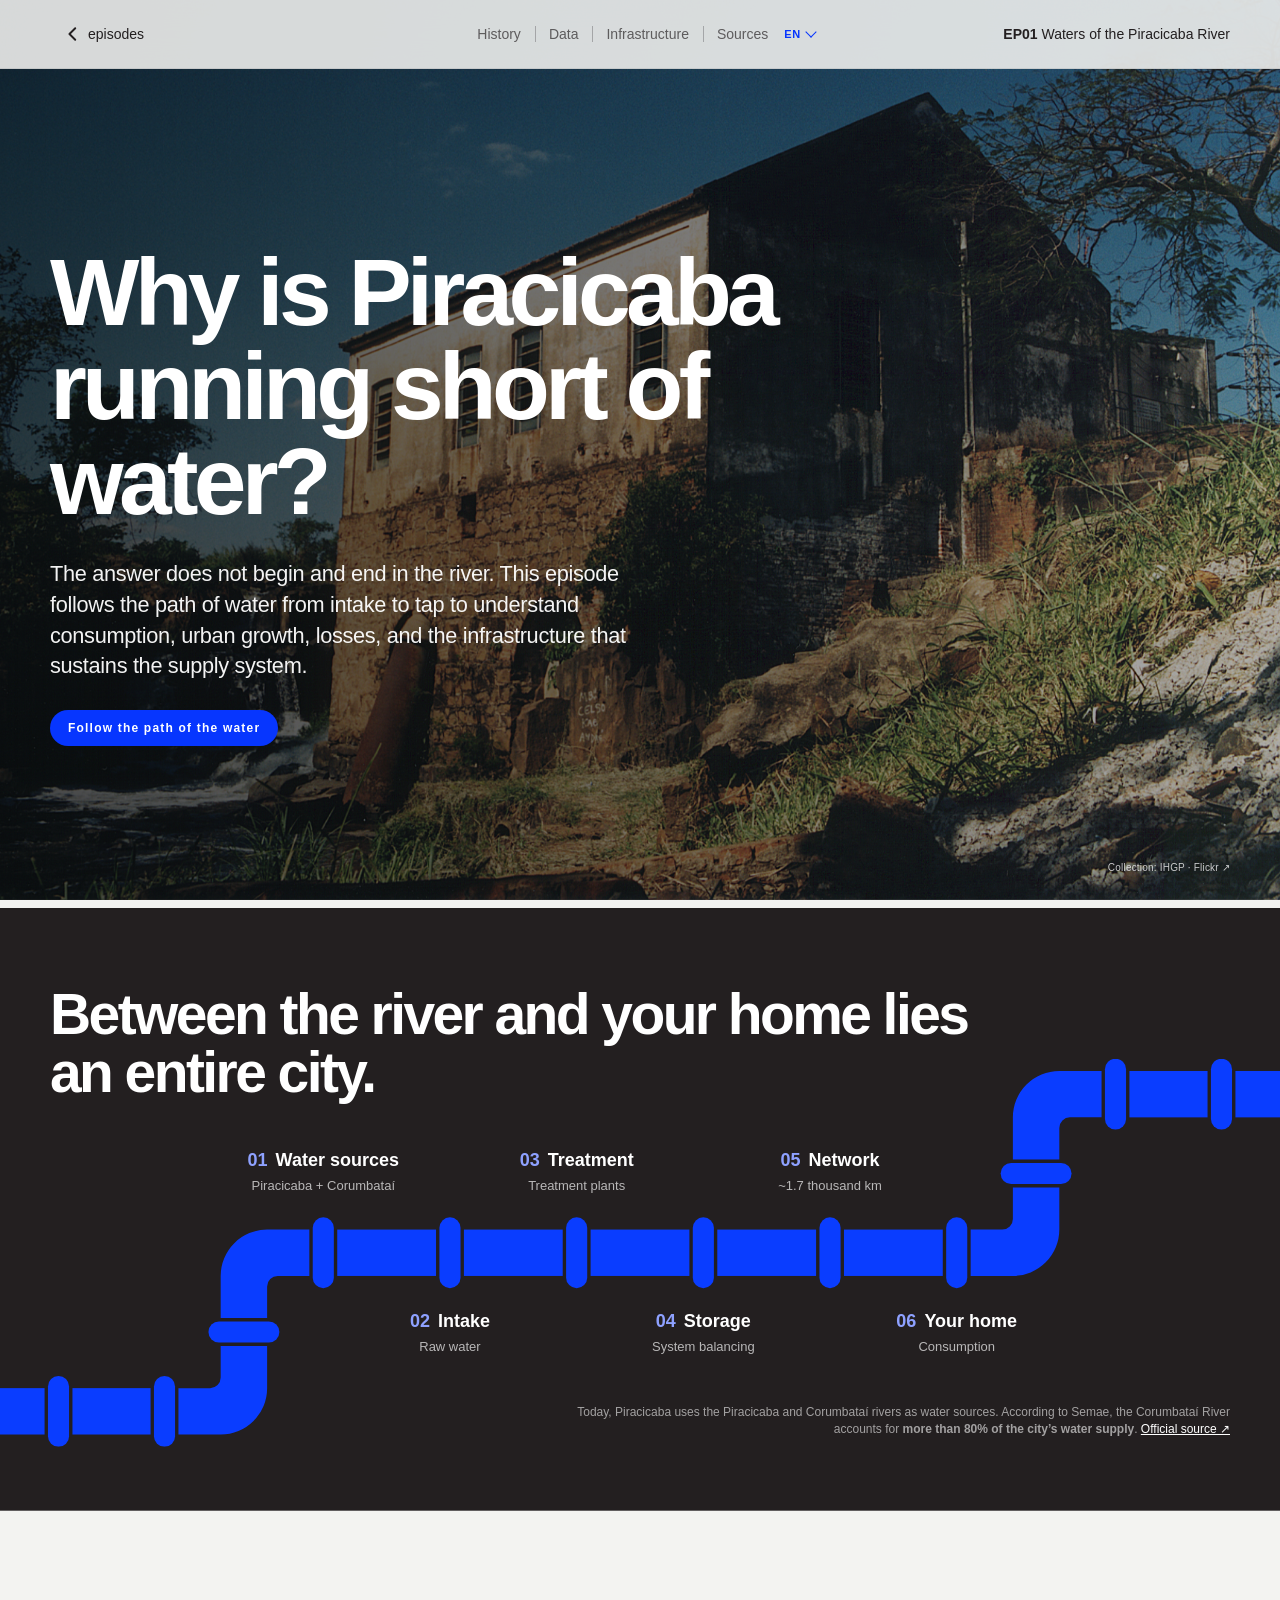
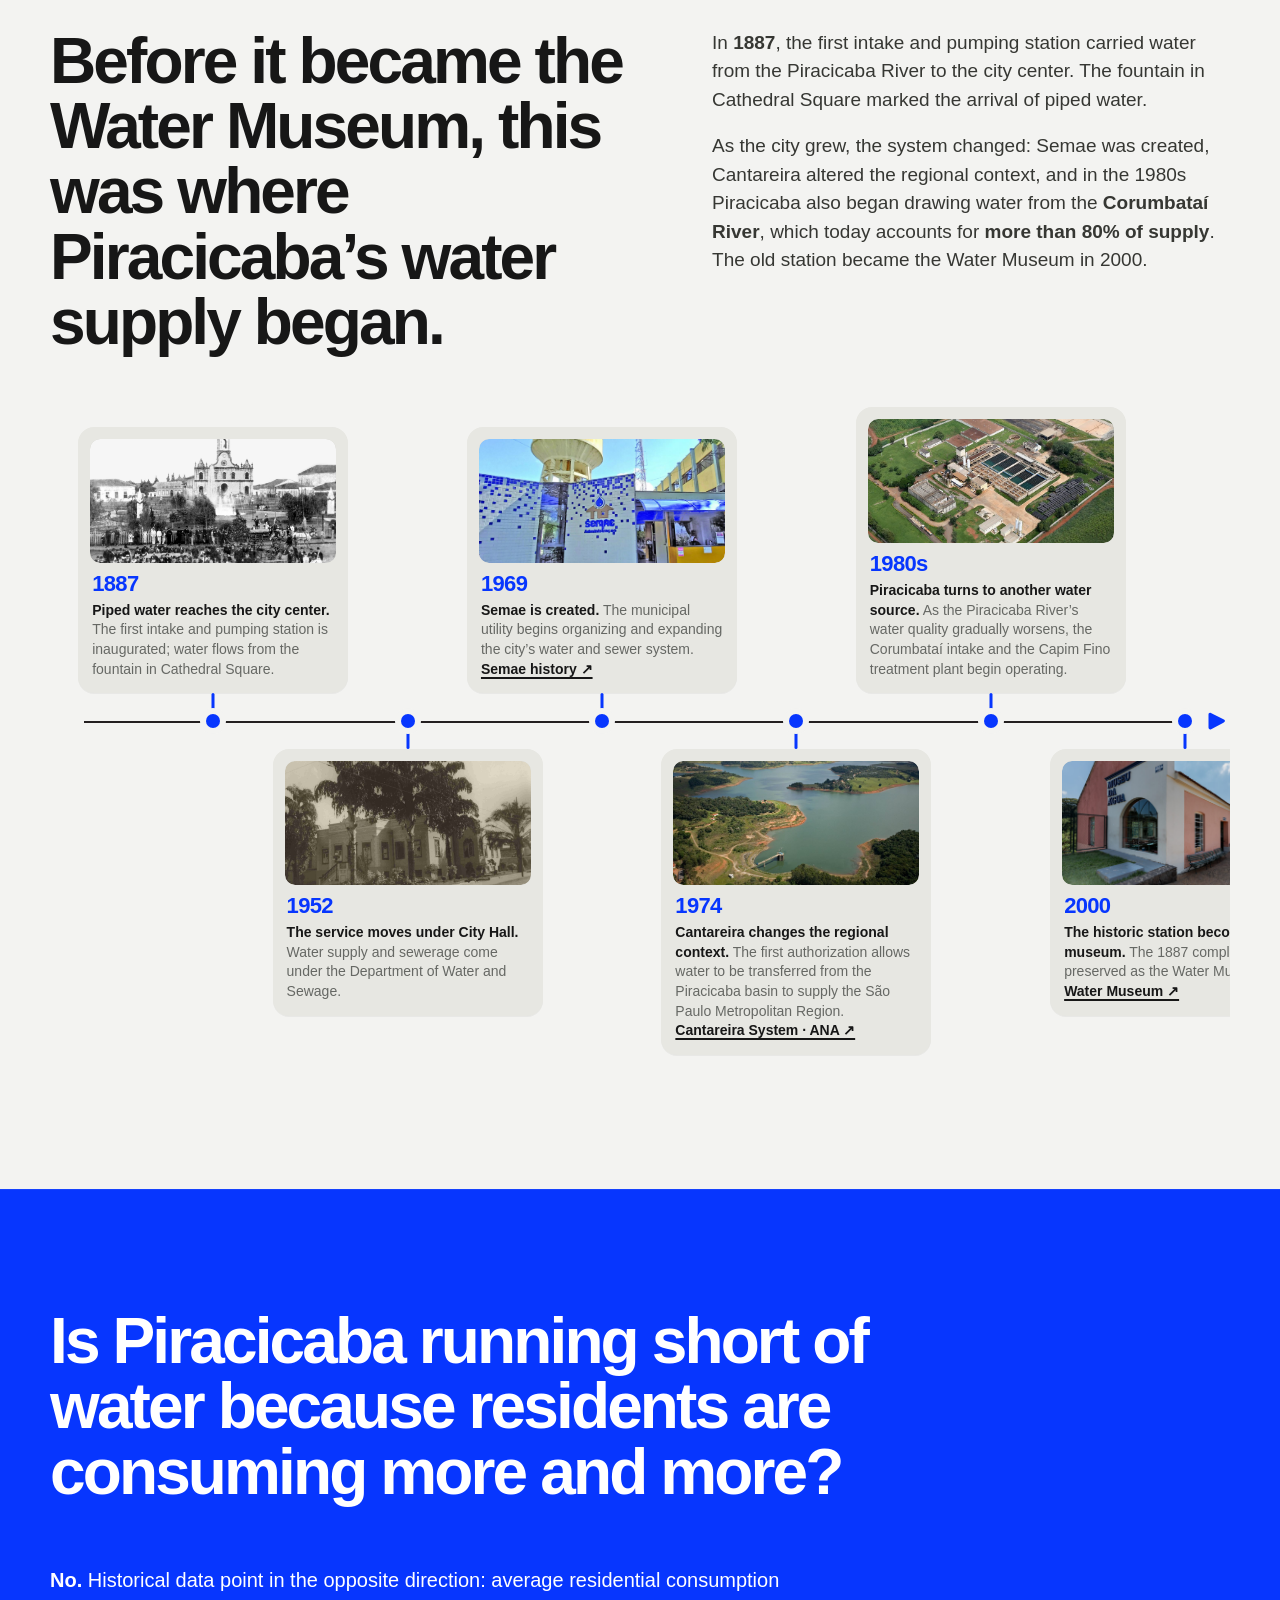
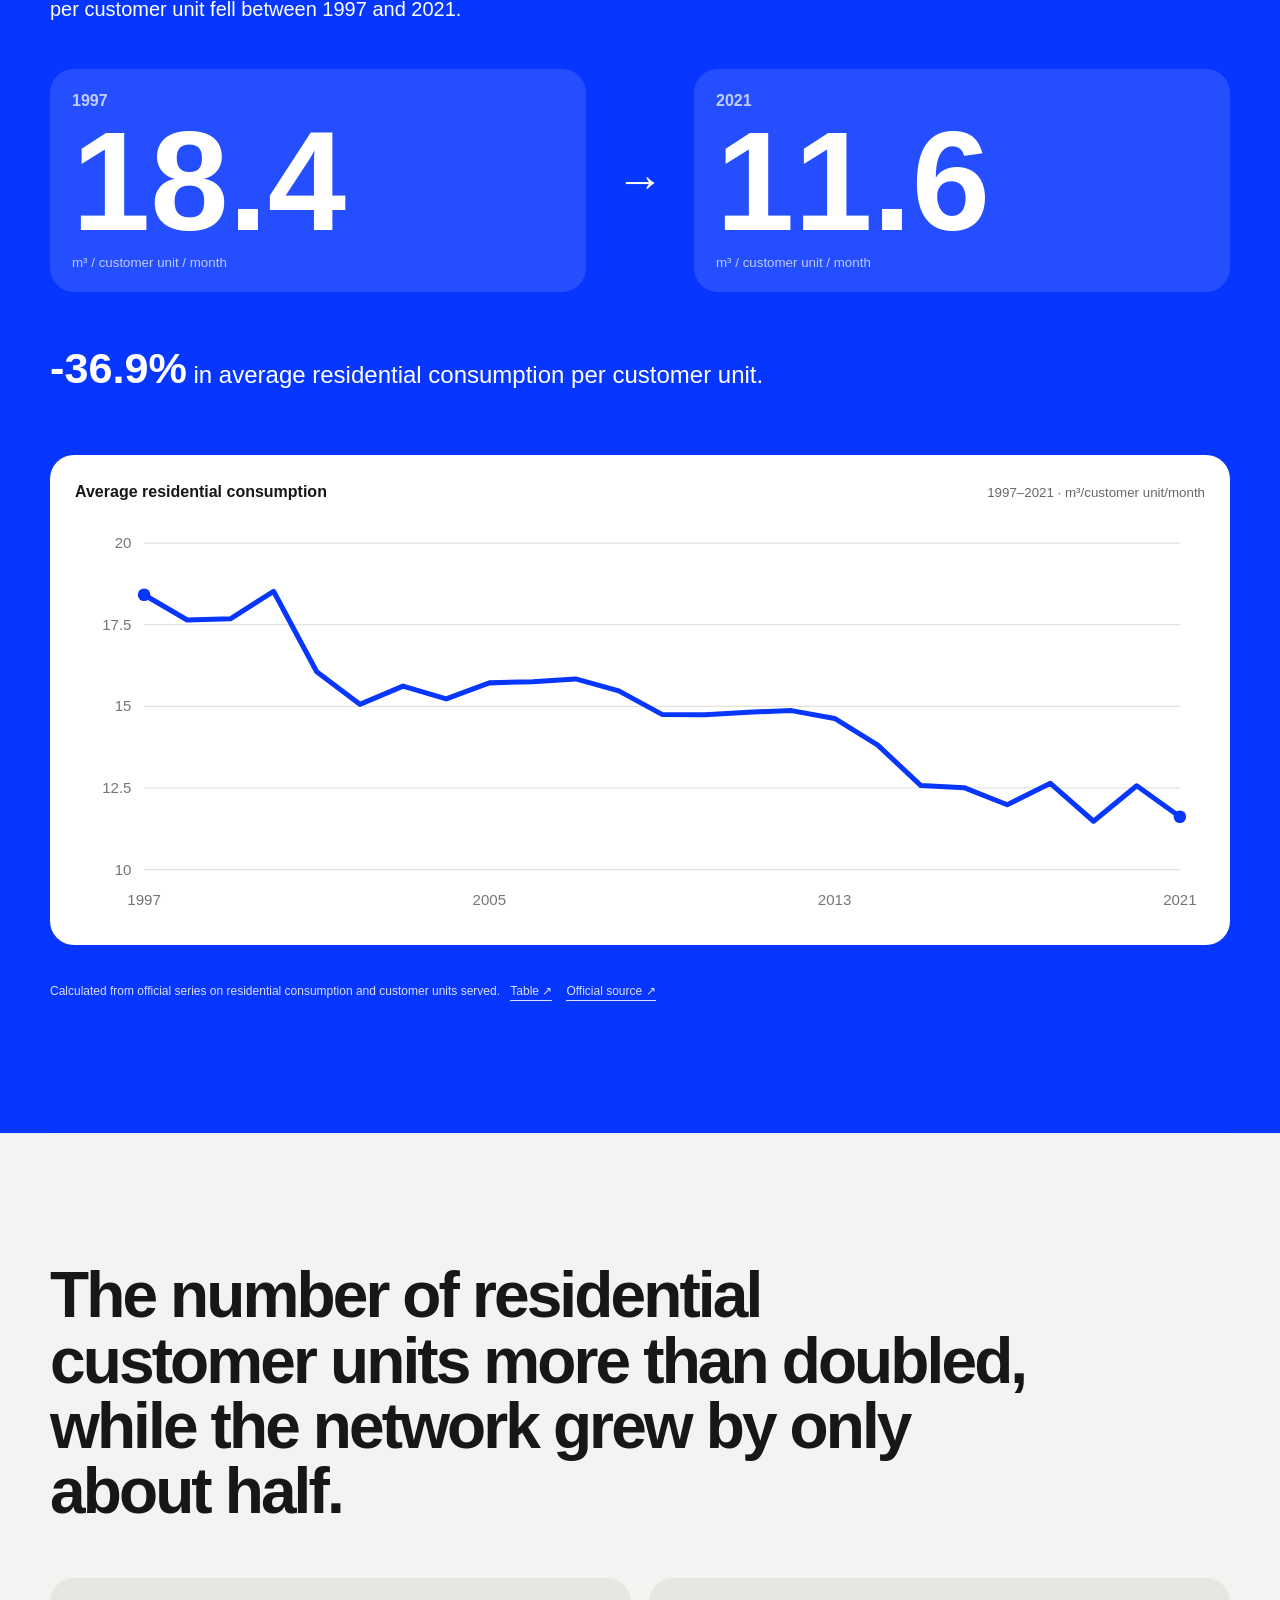
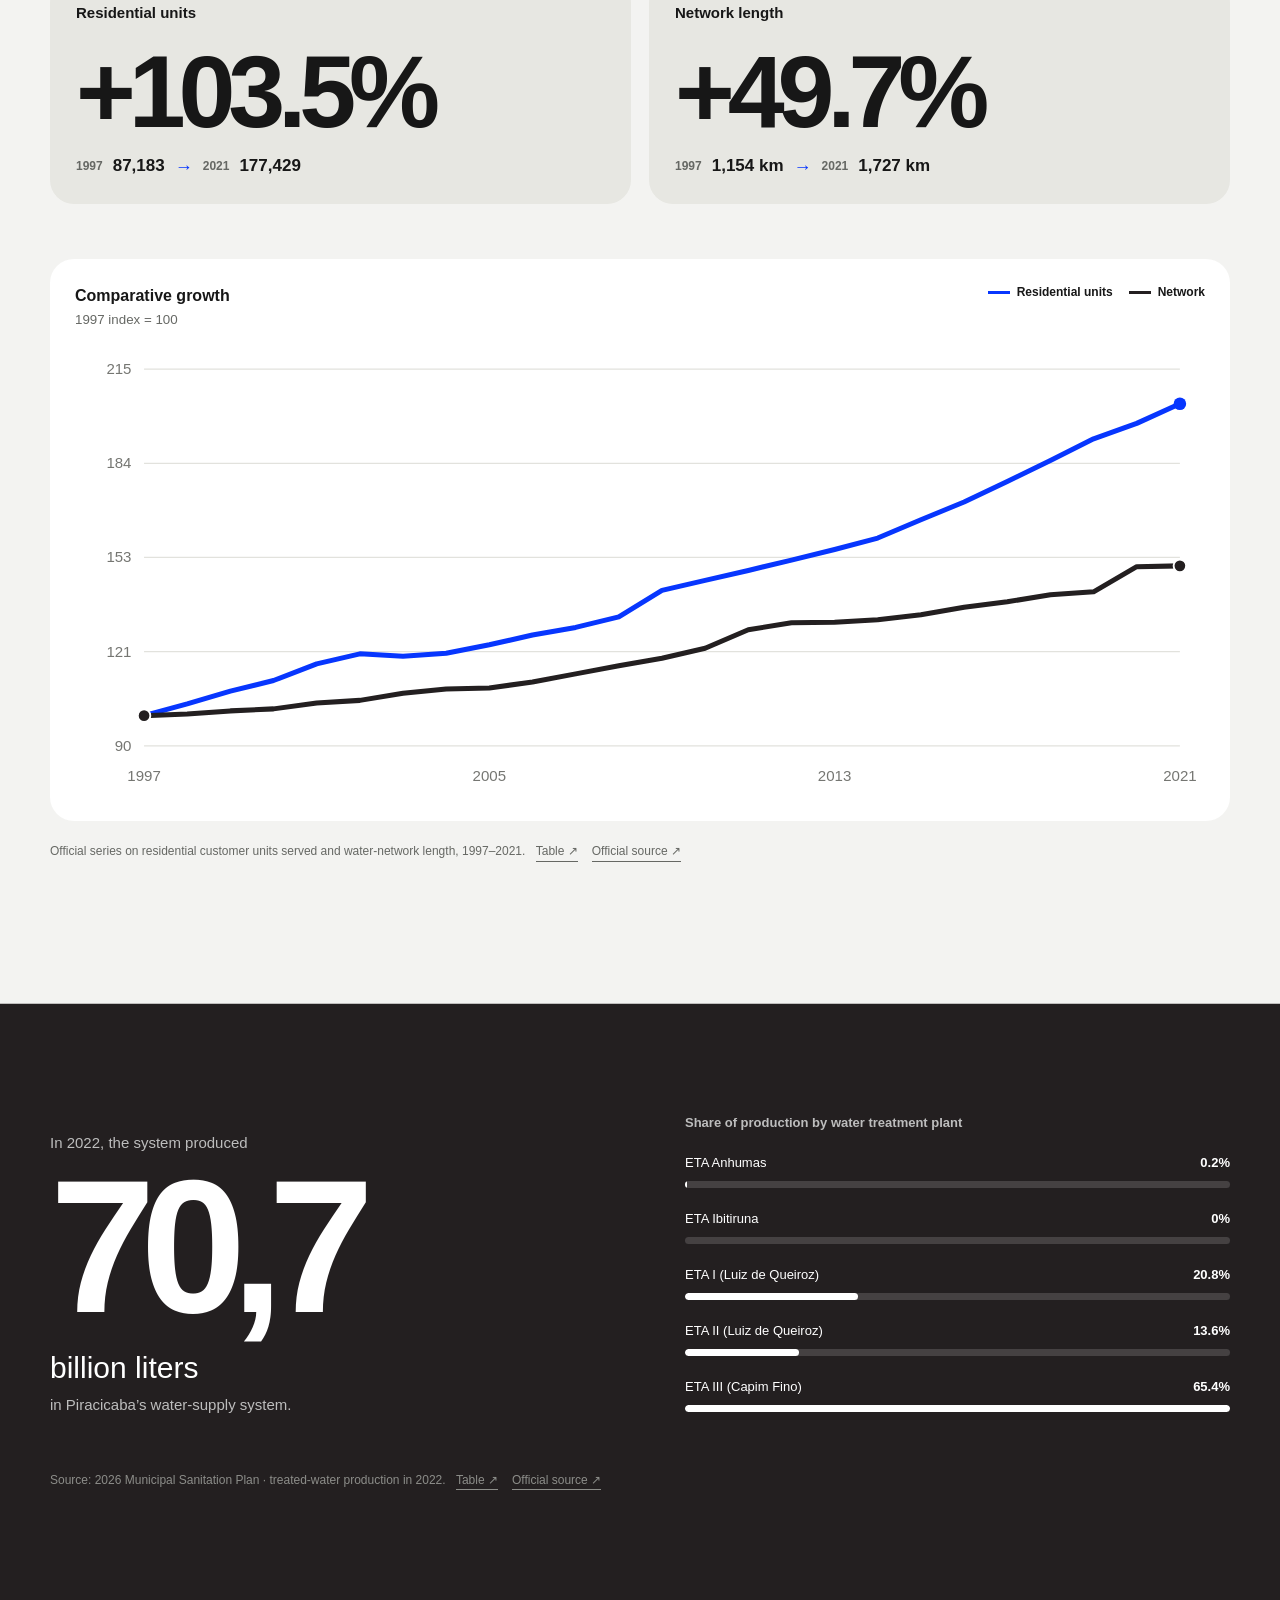
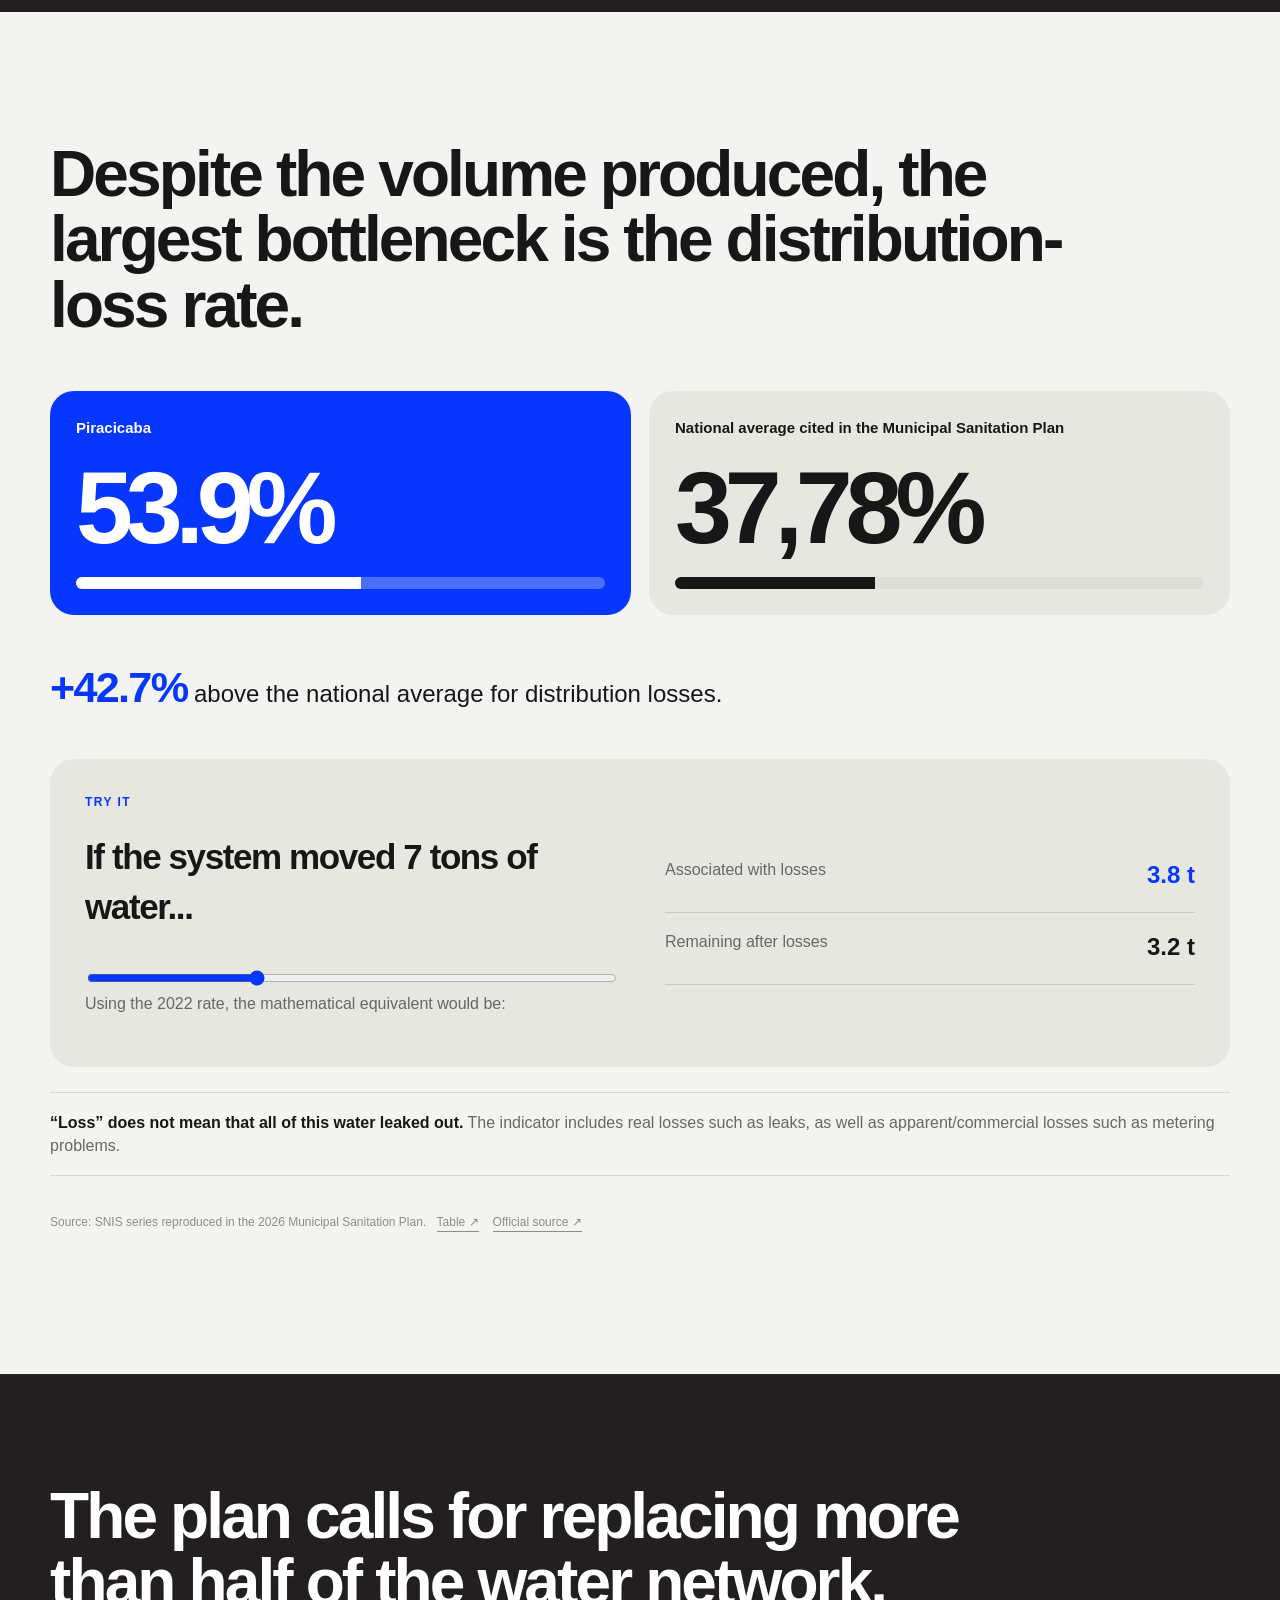
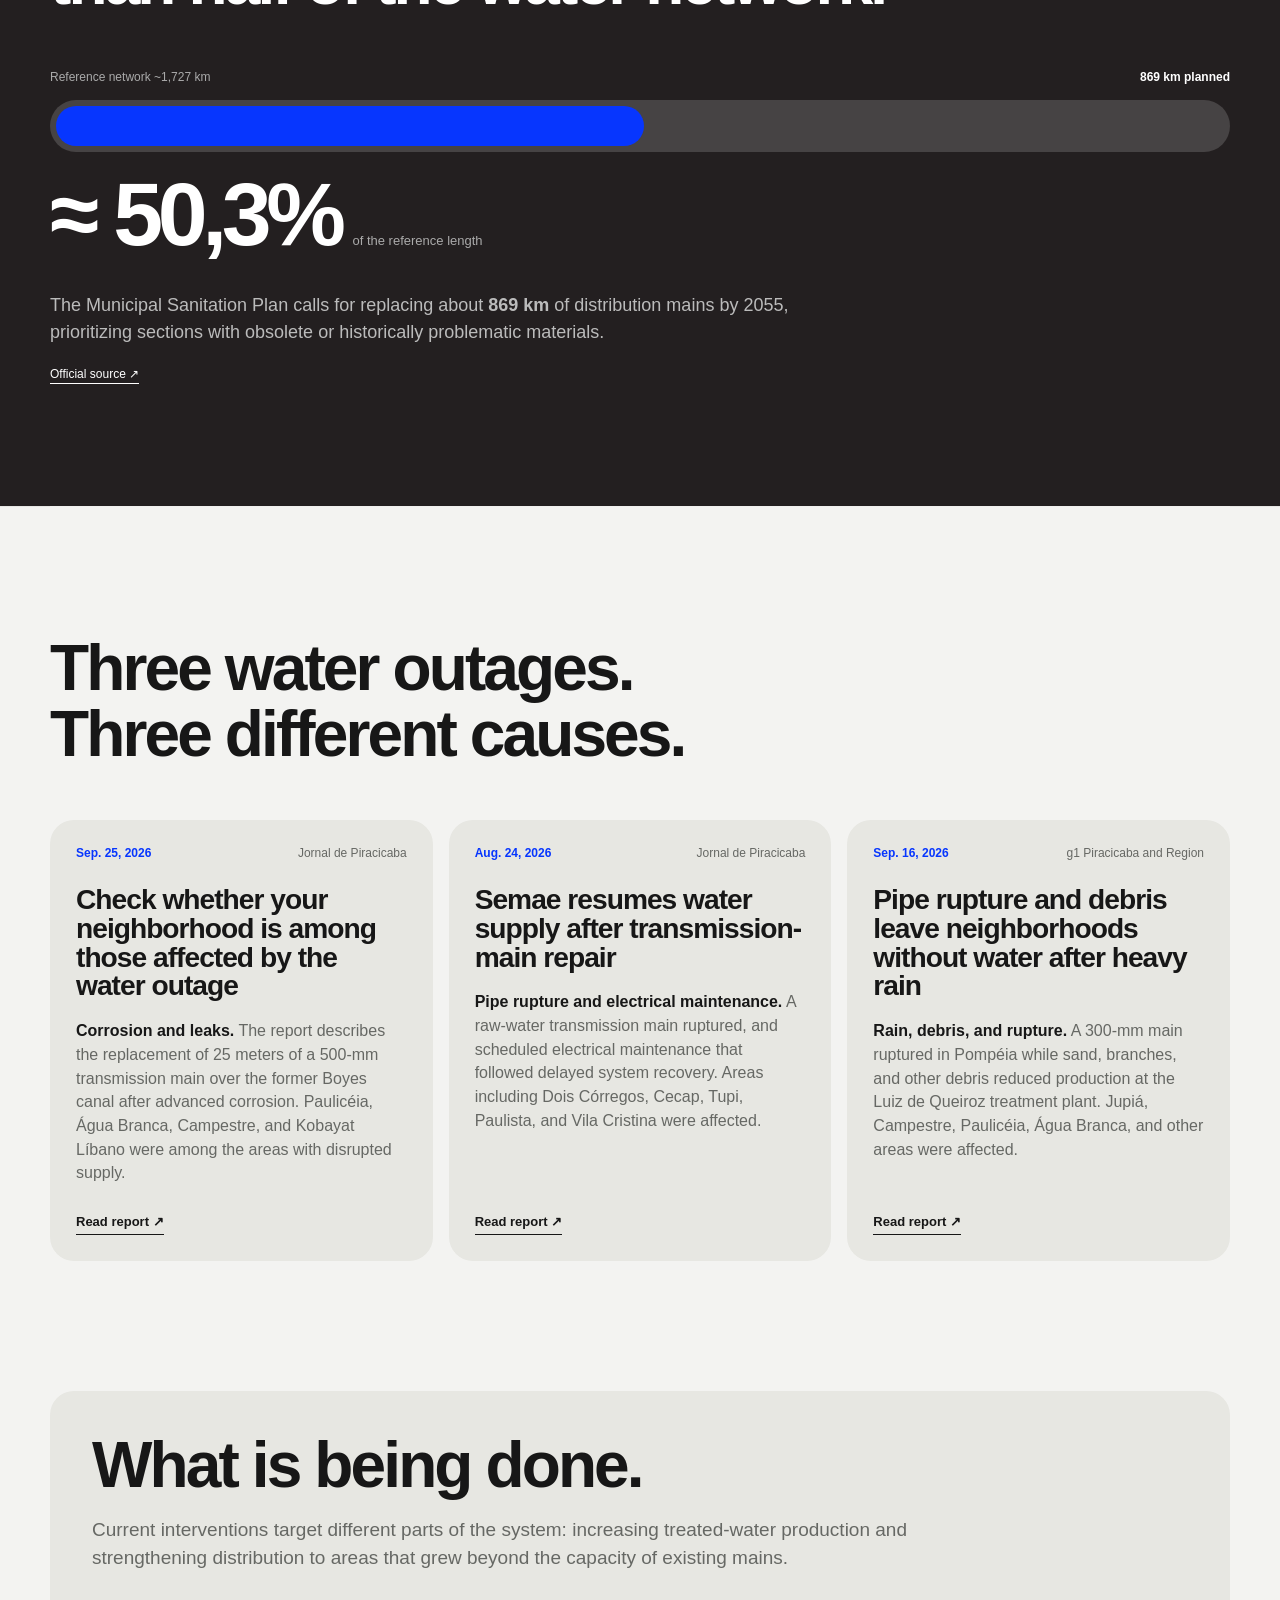
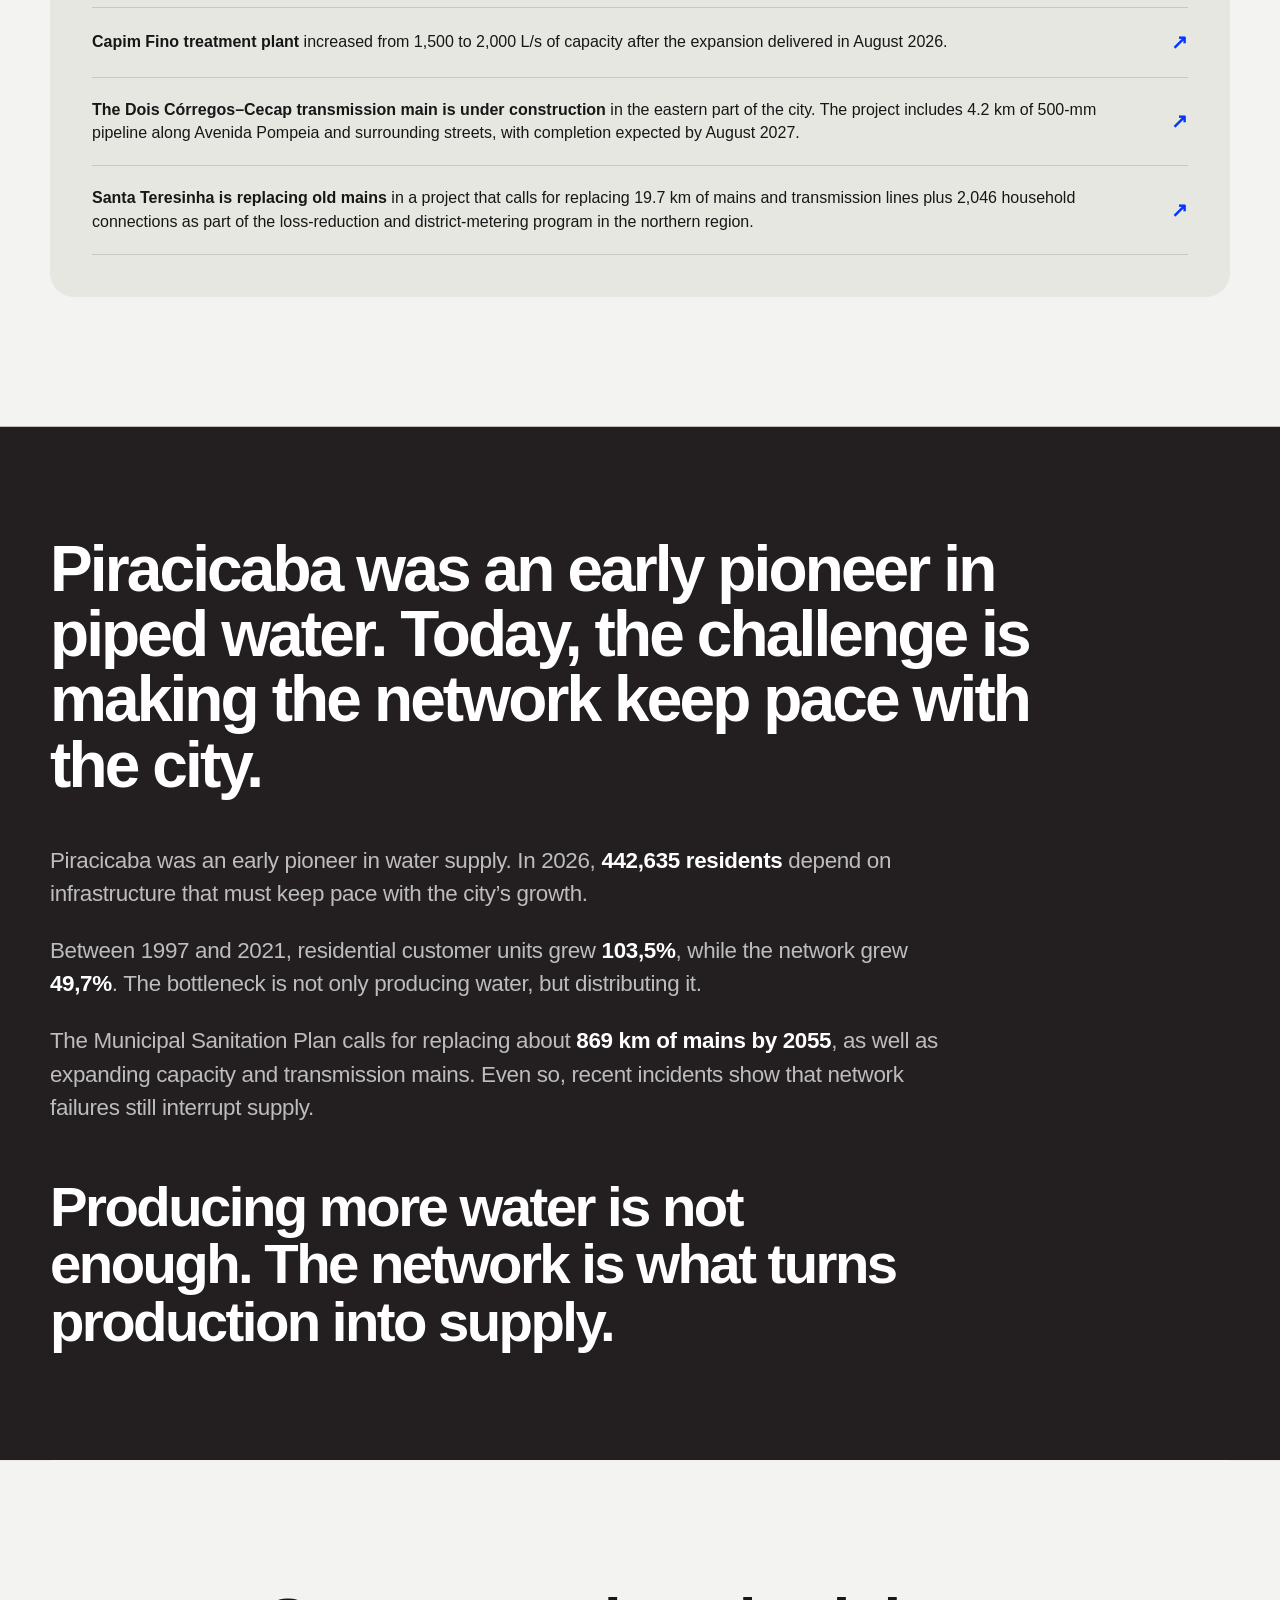
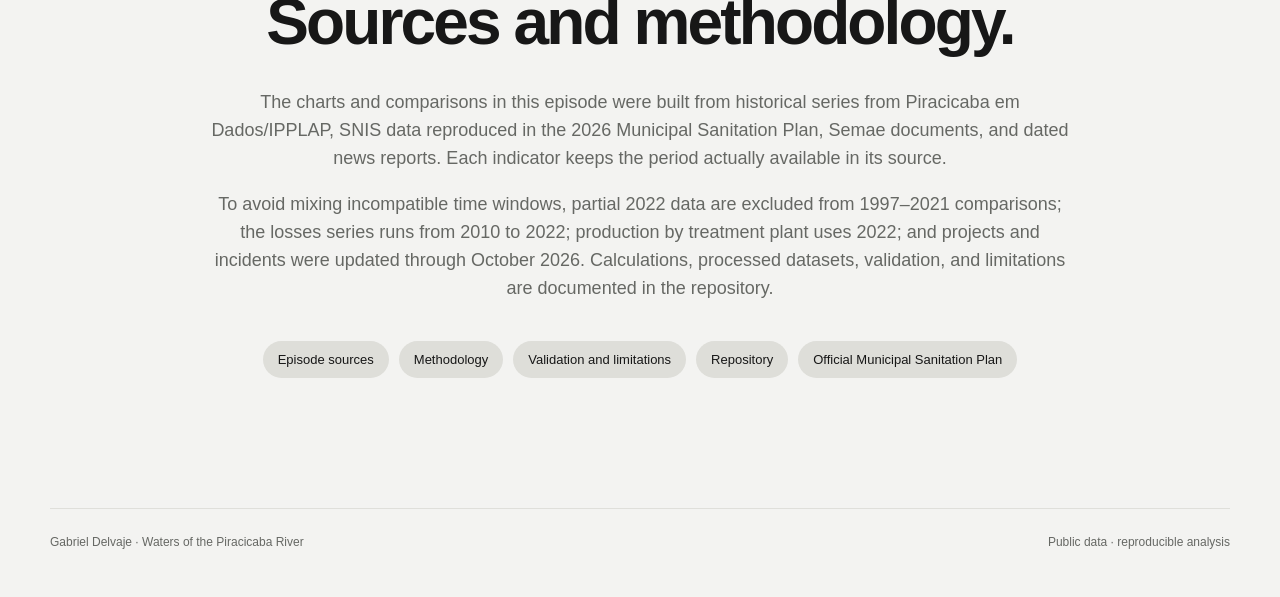
==== commit 6382d3b2: "Remove cápsula do idioma e iguala cabeçalho do EP1" ====
--- a/episodio-1-en.html
+++ b/episodio-1-en.html
@@ -8,7 +8,8 @@
   <title>Episode 1 | Why is Piracicaba running short of water?</title>
   <link rel="icon" href="data:image/svg+xml,%3Csvg xmlns=%22http://www.w3.org/2000/svg%22 viewBox=%220 0 100 100%22%3E%3Ctext y=%22.9em%22 font-size=%2290%22%3E%F0%9F%92%A7%3C/text%3E%3C/svg%3E" />
   <link rel="preload" as="image" href="assets/site/episodes/episodio-1/hero/museu-da-agua-historico.jpg" fetchpriority="high" />
-  <link rel="stylesheet" href="assets/site/css/episodio-1.css?v=20261002-organize" />
+  <link rel="stylesheet" href="assets/site/css/series.css?v=20261002-language-text" />
+  <link rel="stylesheet" href="assets/site/css/episodio-1.css?v=20261002-header-match" />
 
   <link rel="stylesheet" href="assets/site/css/page-transition.css?v=20261002-return-composited" />
   <link rel="alternate" hreflang="pt-BR" href="episodio-1.html" />
--- a/assets/site/css/series.css
+++ b/assets/site/css/series.css
@@ -0,0 +1,1854 @@
+:root{
+  --bg:#f3f3f1;--ink:#171717;--muted:#696a66;--line:#d6d6d0;--blue:#0736fe;--dark:#231f20;--shell:min(1220px,calc(100vw - 48px));
+}
+*{box-sizing:border-box}
+html{scroll-behavior:smooth}
+body{margin:0;background:var(--bg);color:var(--ink);font-family:Helvetica,Arial,sans-serif}
+a{color:inherit}
+.series-shell{width:var(--shell);margin:0 auto}
+.series-header{height:68px;display:flex;align-items:center;justify-content:space-between;border-bottom:1px solid var(--line);position:sticky;top:0;background:rgba(243,243,241,.92);backdrop-filter:blur(18px);z-index:10}
+.series-header a{text-decoration:none;font-size:14px}
+.series-header .series-name{font-weight:700}
+.series-header .series-meta{color:var(--muted)}
+.kicker{text-transform:uppercase;letter-spacing:.14em;font-size:12px;font-weight:700;color:var(--blue);margin:0 0 22px}
+
+/* Home */
+.series-home{min-height:100vh;background:#151515;color:#fff;overflow-x:hidden}
+.home-cover{position:relative;min-height:100vh;overflow:hidden;isolation:isolate}
+.home-cover-photo{position:absolute;inset:0;z-index:-3}
+.home-cover-photo img{display:block;width:100%;height:100%;min-height:100vh;object-fit:cover;object-position:center center}
+.home-cover-overlay{position:absolute;inset:0;z-index:-2;background:linear-gradient(90deg,rgba(0,0,0,.72) 0%,rgba(0,0,0,.58) 44%,rgba(0,0,0,.62) 100%)}
+.home-cover::after{content:"";position:absolute;inset:0;z-index:-1;background:linear-gradient(180deg,rgba(0,0,0,.18) 0%,rgba(0,0,0,.05) 42%,rgba(0,0,0,.32) 100%);pointer-events:none}
+.home-header{position:absolute;top:0;left:0;right:0;height:72px;padding:0 max(28px,calc((100vw - 1320px)/2));display:flex;align-items:center;justify-content:space-between;z-index:4;border-bottom:1px solid rgba(255,255,255,.2);color:rgba(255,255,255,.8)}
+.home-header a{font-size:14px;font-weight:700;text-decoration:none;color:#fff}
+.home-header span{font-size:13px}
+.home-layout{width:min(1320px,calc(100vw - 56px));min-height:100vh;margin:0 auto;padding:42px 0;display:grid;grid-template-columns:minmax(0,.92fr) minmax(520px,1.08fr);gap:clamp(48px,7vw,110px);align-items:center}
+.home-project{align-self:center;display:flex;flex-direction:column;justify-content:center;gap:38px;padding:0}
+.home-kicker{margin:0;text-transform:uppercase;letter-spacing:.16em;font-size:11px;font-weight:700;color:#cfd7ff}
+.home-project h1{margin:0;max-width:680px;font-size:clamp(64px,8.6vw,132px);line-height:1;letter-spacing:-.075em;font-weight:700}
+.home-description{max-width:570px;padding-top:0}
+.home-description p{margin:0;font-size:clamp(19px,1.55vw,23px);line-height:1.38;color:rgba(255,255,255,.94);font-weight:500}
+.home-description p:last-child{font-size:14px;color:rgba(255,255,255,.62);max-width:500px}
+.home-episodes{display:grid;grid-template-columns:1fr 1fr;gap:12px;align-self:center}
+.home-episode{position:relative;min-height:260px;padding:22px;display:grid;grid-template-rows:auto 1fr auto;text-decoration:none;color:#fff;border:1px solid rgba(255,255,255,.3);background:rgba(0,0,0,.18);backdrop-filter:blur(8px);transition:background .22s ease,border-color .22s ease,transform .22s ease}
+.home-episode:hover{background:rgba(7,54,254,.86);border-color:rgba(255,255,255,.58);transform:translateY(-3px)}
+.home-episode-meta{display:flex;justify-content:flex-start;align-items:center;font-size:11px;letter-spacing:.1em;text-transform:uppercase;color:rgba(255,255,255,.72)}
+.home-episode h2{align-self:center;margin:0;padding:18px 0;max-width:470px;font-size:clamp(25px,2.15vw,36px);line-height:.98;letter-spacing:-.05em}
+.home-episode p{margin:0;padding-right:28px;font-size:12px;line-height:1.42;color:rgba(255,255,255,.68)}
+
+/* Episode shells */
+.episode-page{min-height:100vh}
+.episode-nav{height:68px;display:flex;align-items:center;justify-content:space-between;border-bottom:1px solid var(--line)}
+.episode-nav a{text-decoration:none;font-size:14px}
+.episode-cover{padding:100px 0 80px}
+.episode-cover .episode-index{display:flex;justify-content:space-between;margin-bottom:45px;color:var(--muted);font-size:13px}
+.episode-cover h1{font-size:clamp(58px,9vw,125px);line-height:.88;letter-spacing:-.07em;margin:0;max-width:1100px}
+.episode-cover .lead{font-size:clamp(21px,2.3vw,31px);line-height:1.3;max-width:820px;margin:48px 0 0}
+.episode-outline{background:var(--dark);color:#fff;padding:90px 0}
+.episode-outline h2{font-size:clamp(40px,5vw,70px);letter-spacing:-.05em;line-height:1;margin:0 0 55px}
+.outline-grid{display:grid;grid-template-columns:repeat(2,1fr);gap:1px;background:#4a4748;border:1px solid #4a4748}
+.outline-grid article{background:var(--dark);padding:28px;min-height:190px}
+.outline-grid span{font-size:12px;color:#999}
+.outline-grid h3{font-size:29px;letter-spacing:-.035em;margin:35px 0 8px}
+.outline-grid p{color:#aaa;line-height:1.5;margin:0}
+.episode-placeholder{padding:100px 0}
+.episode-placeholder .box{border-top:1px solid var(--line);padding-top:26px;display:grid;grid-template-columns:1fr 1fr;gap:55px}
+.episode-placeholder h2{font-size:clamp(38px,5vw,65px);letter-spacing:-.05em;margin:0}
+.episode-placeholder p{color:var(--muted);font-size:18px;line-height:1.55;margin:0}
+.next-episode{display:flex;justify-content:space-between;align-items:end;text-decoration:none;border-top:1px solid var(--line);padding:28px 0 70px}
+.next-episode small{display:block;color:var(--muted);margin-bottom:8px}
+.next-episode strong{font-size:30px;letter-spacing:-.04em}
+.next-episode b{font-size:42px;font-weight:400}
+
+
+@media(max-width:900px){
+  :root{--shell:calc(100vw - 28px)}
+  .home-header{padding:0 20px}
+  .home-header span{display:none}
+  .home-layout{width:calc(100vw - 32px);padding:38px 0;grid-template-columns:1fr;gap:34px;align-items:center}
+  .home-project{min-height:auto;gap:34px;padding:0}
+  .home-project h1{font-size:clamp(58px,16vw,94px)}
+  .home-description{max-width:680px}
+  .home-episodes{grid-template-columns:1fr 1fr;gap:8px}
+  .home-episode{min-height:225px}
+  .outline-grid{grid-template-columns:1fr}
+  .episode-cover{padding:70px 0 60px}
+  .episode-cover h1{font-size:15vw}
+  .series-footer{flex-direction:column;gap:7px}
+}
+@media(max-width:600px){
+  .home-cover{min-height:auto}
+  .home-cover-photo img{min-height:100%;object-position:center center}
+  .home-layout{min-height:auto;padding:32px 0}
+  .home-episodes{grid-template-columns:1fr}
+  .home-episode{min-height:190px}
+  .home-project h1{font-size:17vw}
+  .home-description p{font-size:17px}
+  .home-episode h2{font-size:29px}
+}
+@media(prefers-reduced-motion:reduce){*{transition:none!important}}
+
+
+.home-project{align-self:center;display:grid;grid-template-rows:auto auto auto auto;gap:32px;padding:0}
+.home-project h1{margin:0;max-width:none;font-size:clamp(58px,6.15vw,108px);line-height:1;letter-spacing:-.07em;font-weight:700}
+.home-project h1 span{display:block}
+.home-project .title-line{white-space:nowrap;margin-top:.10em}
+.home-lead{margin:0;max-width:570px;font-size:clamp(19px,1.55vw,23px);line-height:1.38;color:rgba(255,255,255,.94);font-weight:500}
+.home-support{margin:0;max-width:500px;font-size:13px;line-height:1.5;color:rgba(255,255,255,.62);font-weight:400}
+@media(max-width:900px){
+  .home-project{gap:28px}
+  .home-project h1{font-size:clamp(54px,13vw,88px)}
+  .home-project .title-line{white-space:nowrap;margin-top:.10em}
+}
+@media(max-width:600px){
+  .home-project{gap:24px}
+  .home-project h1{font-size:16vw}
+  .home-lead{font-size:17px}
+}
+
+
+@media(max-width:600px){
+  .home-layout{width:calc(100vw - 32px)}
+  .home-project{gap:22px}
+  .home-kicker{font-size:10.5px}
+  .home-project h1{font-size:12.2vw;line-height:1.03;letter-spacing:-.055em}
+  .home-project .title-line{white-space:nowrap;margin-top:.12em}
+  .home-lead{font-size:16px;line-height:1.42}
+  .home-support{font-size:12.5px;line-height:1.5}
+  .home-episode{padding:18px;min-height:185px}
+  .home-episode-meta{font-size:10px}
+  .home-episode h2{font-size:25px;line-height:1.03;padding:14px 0}
+  .home-episode p{font-size:11.5px;line-height:1.4;padding-right:0}
+}
+
+
+/* Home sem imagem de fundo + imagens editoriais nos cards */
+.home-cover{background:#151515}
+.home-cover-photo,.home-cover-overlay{display:none}
+.home-cover:after{display:none}
+.home-episode{overflow:hidden;isolation:isolate}
+.home-episode-image{position:absolute;inset:0;width:100%;height:100%;object-fit:cover;z-index:-2;transition:transform .35s ease}
+.home-episode.has-image{background:#111}
+.home-episode.has-image:after{content:"";position:absolute;inset:0;z-index:-1;background:linear-gradient(180deg,rgba(0,0,0,.48) 0%,rgba(0,0,0,.32) 42%,rgba(0,0,0,.78) 100%);pointer-events:none}
+.home-episode.has-image:hover{background:#111;border-color:rgba(255,255,255,.58)}
+.home-episode.has-image:hover .home-episode-image{transform:scale(1.025)}
+.home-episode.has-image .home-episode-meta,
+.home-episode.has-image h2,
+.home-episode.has-image p{position:relative;z-index:1}
+@media(max-width:600px){
+  .home-episode-image{object-position:center center}
+}
+
+
+/* Home 2026-09-28: hero + episódios abaixo */
+.series-home{margin:0;background:#151515;color:#fff;overflow-x:hidden}
+.home-hero{position:relative;min-height:100svh;display:flex;align-items:center;overflow:hidden;isolation:isolate}
+.home-hero-image{position:absolute;inset:0;width:100%;height:100%;object-fit:cover;object-position:center center;z-index:-2}
+.home-hero-overlay{position:absolute;inset:0;z-index:-1;background:linear-gradient(90deg,rgba(0,0,0,.72) 0%,rgba(0,0,0,.54) 48%,rgba(0,0,0,.27) 100%)}
+.home-hero-content{width:min(1320px,calc(100vw - 56px));margin:0 auto;padding:64px 0;display:grid;gap:30px}
+.home-kicker{margin:0;text-transform:uppercase;letter-spacing:.16em;font-size:11px;font-weight:700;color:#d5dcff}
+.home-hero h1{margin:0;max-width:850px;font-size:clamp(68px,7.4vw,118px);line-height:1;letter-spacing:-.07em;font-weight:700}
+.home-hero h1 span{display:block}
+.home-hero .title-line{white-space:nowrap;margin-top:.1em}
+.home-lead{margin:0;max-width:620px;font-size:clamp(20px,1.7vw,25px);line-height:1.38;font-weight:500;color:rgba(255,255,255,.96)}
+.home-support{margin:0;max-width:520px;font-size:13px;line-height:1.5;color:rgba(255,255,255,.68)}
+
+.episodes-section{background:#151515;padding:86px 0 96px}
+.episodes-shell{width:min(1320px,calc(100vw - 56px));margin:0 auto}
+.episodes-heading{display:flex;align-items:end;justify-content:space-between;gap:32px;margin-bottom:34px}
+.episodes-kicker{margin:0 0 8px;text-transform:uppercase;letter-spacing:.15em;font-size:11px;font-weight:700;color:rgba(255,255,255,.58)}
+.episodes-heading h2{margin:0;font-size:clamp(44px,5vw,72px);line-height:.95;letter-spacing:-.055em}
+
+.home-episodes{display:grid;grid-template-columns:repeat(2,minmax(0,1fr));gap:12px}
+.home-episode{position:relative;min-height:330px;padding:24px;display:grid;grid-template-rows:auto 1fr auto;text-decoration:none;color:#fff;border:1px solid rgba(255,255,255,.22);background:#222;overflow:hidden;isolation:isolate;transition:transform .22s ease,border-color .22s ease,background .22s ease}
+.home-episode:hover{transform:translateY(-3px);border-color:rgba(255,255,255,.55);background:#0736fe}
+.home-episode-image{position:absolute;inset:0;width:100%;height:100%;object-fit:cover;z-index:-2;transition:transform .35s ease}
+.home-episode.has-image{background:#111}
+.home-episode.has-image:after{content:"";position:absolute;inset:0;z-index:-1;background:linear-gradient(180deg,rgba(0,0,0,.45) 0%,rgba(0,0,0,.30) 42%,rgba(0,0,0,.80) 100%);pointer-events:none}
+.home-episode.has-image:hover{background:#111}
+.home-episode.has-image:hover .home-episode-image{transform:scale(1.025)}
+.home-episode-meta{font-size:11px;letter-spacing:.1em;text-transform:uppercase;color:rgba(255,255,255,.72)}
+.home-episode h3{align-self:center;margin:0;padding:22px 0;max-width:540px;font-size:clamp(30px,2.6vw,43px);line-height:1;letter-spacing:-.05em}
+.home-episode p{margin:0;max-width:520px;font-size:13px;line-height:1.45;color:rgba(255,255,255,.70)}
+
+@media(max-width:900px){
+  .home-hero-content,.episodes-shell{width:calc(100vw - 32px)}
+  .home-hero-content{padding:48px 0;gap:26px}
+  .home-hero h1{font-size:clamp(56px,12vw,92px)}
+  .episodes-section{padding:64px 0 72px}
+  .home-episode{min-height:280px}
+}
+@media(max-width:600px){
+  .home-hero{min-height:100svh}
+  .home-hero-image{object-position:center center}
+  .home-hero-overlay{background:linear-gradient(180deg,rgba(0,0,0,.48) 0%,rgba(0,0,0,.62) 58%,rgba(0,0,0,.76) 100%)}
+  .home-hero-content{width:calc(100vw - 32px);gap:22px;padding:40px 0}
+  .home-kicker{font-size:10px}
+  .home-hero h1{font-size:12.6vw;line-height:1.04;letter-spacing:-.055em}
+  .home-hero .title-line{white-space:nowrap;margin-top:.12em}
+  .home-lead{font-size:16px;line-height:1.42}
+  .home-support{font-size:12.5px}
+  .episodes-shell{width:calc(100vw - 32px)}
+  .episodes-heading{margin-bottom:24px}
+  .episodes-heading h2{font-size:44px}
+  .home-episodes{grid-template-columns:1fr;gap:10px}
+  .home-episode{min-height:230px;padding:18px}
+  .home-episode-meta{font-size:10px}
+  .home-episode h3{font-size:26px;line-height:1.03;padding:16px 0}
+  .home-episode p{font-size:11.5px;line-height:1.42}
+}
+
+
+/* Hero fixo: a seção de episódios sobe sobre a imagem */
+.home-hero{position:relative;z-index:0;isolation:auto}
+.home-hero-image{
+  position:fixed;
+  inset:0;
+  width:100vw;
+  height:100svh;
+  object-fit:cover;
+  object-position:center center;
+  z-index:0;
+  pointer-events:none;
+}
+.home-hero-overlay{
+  position:fixed;
+  inset:0;
+  z-index:1;
+  pointer-events:none;
+  background:linear-gradient(90deg,rgba(0,0,0,.72) 0%,rgba(0,0,0,.54) 48%,rgba(0,0,0,.27) 100%);
+}
+.home-hero-content{position:relative;z-index:2}
+.episodes-section{position:relative;z-index:3;background:#151515}
+.explore-series{
+  width:max-content;
+  display:inline-flex;
+  align-items:center;
+  gap:10px;
+  margin-top:8px;
+  color:#fff;
+  background:#0736FE;
+  text-decoration:none;
+  font-size:12px;
+  font-weight:600;
+  letter-spacing:.12em;
+  text-transform:uppercase;
+  border:0;
+  border-radius:999px;
+  padding:11px 16px;
+  transition:transform .2s ease,opacity .2s ease;
+}
+.explore-series:hover{
+  opacity:.9;
+  transform:translateY(-1px);
+}
+.explore-series span{
+  font-size:16px;
+  line-height:1;
+}
+#episodios{scroll-margin-top:0}
+
+@media(max-width:600px){
+  .home-hero-image{height:100svh;object-position:center center}
+  .home-hero-overlay{
+    background:linear-gradient(180deg,rgba(0,0,0,.48) 0%,rgba(0,0,0,.62) 58%,rgba(0,0,0,.76) 100%);
+  }
+  .explore-series{font-size:11px;margin-top:4px}
+}
+
+
+/* Fit desktop episode grid within one viewport */
+@media(min-width:901px){
+  .episodes-section{
+    min-height:100svh;
+    padding:30px 0;
+    display:flex;
+    align-items:stretch;
+  }
+  .episodes-shell{
+    min-height:calc(100svh - 60px);
+    display:grid;
+    grid-template-rows:auto minmax(0,1fr);
+    gap:22px;
+  }
+  .episodes-heading{
+    margin-bottom:0;
+    align-items:end;
+  }
+  .episodes-heading h2{
+    font-size:clamp(52px,4.4vw,68px);
+  }
+  .home-episodes{
+    min-height:0;
+    height:100%;
+    grid-template-rows:repeat(2,minmax(0,1fr));
+    gap:10px 12px;
+  }
+  .home-episode{
+    min-height:0;
+    height:100%;
+    padding:20px 24px;
+  }
+  .home-episode h3{
+    font-size:clamp(27px,2.2vw,38px);
+    padding:14px 0;
+  }
+  .home-episode p{
+    font-size:12px;
+    line-height:1.4;
+  }
+}
+
+
+/* Light portfolio palette for episode section */
+.episodes-section{
+  background:#F3F3F1;
+  color:#231F20;
+}
+.episodes-kicker{
+  color:rgba(35,31,32,.55);
+}
+.episodes-heading h2{
+  color:#231F20;
+}
+.home-episode{
+  color:#231F20;
+  border-color:rgba(35,31,32,.20);
+  background:#E9E9E5;
+}
+.home-episode .home-episode-meta{
+  color:rgba(35,31,32,.58);
+}
+.home-episode p{
+  color:rgba(35,31,32,.66);
+}
+.home-episode:hover{
+  color:#fff;
+  background:#0736FE;
+  border-color:#0736FE;
+}
+.home-episode:hover .home-episode-meta,
+.home-episode:hover p{
+  color:rgba(255,255,255,.82);
+}
+.home-episode.has-image{
+  color:#fff;
+  background:#111;
+  border-color:rgba(35,31,32,.22);
+}
+.home-episode.has-image .home-episode-meta{
+  color:#fff;
+  font-weight:700;
+  text-shadow:0 1px 6px rgba(0,0,0,.35);
+}
+.home-episode.has-image p{
+  color:rgba(255,255,255,.76);
+}
+
+/* Episode heading alignment */
+.episodes-heading{
+  justify-content:flex-start;
+  text-align:left;
+}
+
+/* Remove episode card borders */
+.home-episode,
+.home-episode.has-image,
+.home-episode:hover,
+.home-episode.has-image:hover{
+  border:none!important;
+  outline:none!important;
+}
+
+/* Episode 2 — hero aligned with Episode 1 */
+.episode-page.episode-2 .episode-cover{
+  position:relative;
+  width:100%;
+  max-width:none;
+  margin:0;
+  height:calc(100svh - 68px);
+  min-height:calc(100svh - 68px);
+  max-height:calc(100svh - 68px);
+  padding:48px max(20px,calc((100vw - 1220px)/2)) 34px;
+  display:flex;
+  flex-direction:column;
+  justify-content:center;
+  color:#fff;
+  background:
+    linear-gradient(90deg,rgba(0,0,0,.72) 0%,rgba(0,0,0,.52) 52%,rgba(0,0,0,.30) 100%),
+    url("../episodes/episodio-2/hero/peixes-mortos-rio-piracicaba.jpg") center center/cover no-repeat;
+}
+.episode-page.episode-2 .episode-cover h1{
+  max-width:900px;
+  margin:0 0 30px;
+  font-size:clamp(68px,7.4vw,118px);
+  line-height:1;
+  letter-spacing:-.05em;
+}
+.episode-page.episode-2 .episode-cover .lead{
+  max-width:620px;
+  margin:0;
+  font-size:clamp(20px,1.7vw,25px);
+  line-height:1.42;
+  letter-spacing:-.015em;
+  color:rgba(255,255,255,.95);
+}
+.episode-page.episode-2 .episode-scroll-cue{
+  width:max-content;
+  margin-top:28px;
+  padding:12px 18px;
+  display:inline-flex;
+  align-items:center;
+  gap:10px;
+  justify-content:flex-start;
+  border:0;
+  border-radius:999px;
+  background:#0736FE;
+  color:#fff;
+  font-size:12px;
+  font-weight:700;
+  line-height:1;
+  letter-spacing:.10em;
+  text-decoration:none;
+  transition:transform .2s ease,opacity .2s ease;
+}
+.episode-page.episode-2 .episode-scroll-cue:hover{
+  opacity:.9;
+  transform:translateY(-1px);
+}
+.episode-page.episode-2 .episode-scroll-cue b{
+  font-size:16px;
+  line-height:1;
+}
+.episode-page.episode-2 #estrutura{
+  scroll-margin-top:68px;
+}
+@media(max-width:900px){
+  .episode-page.episode-2 .episode-cover{
+    height:calc(100svh - 68px);
+    min-height:calc(100svh - 68px);
+    max-height:none;
+    padding:34px 14px 28px;
+    background:
+      linear-gradient(180deg,rgba(0,0,0,.48) 0%,rgba(0,0,0,.64) 58%,rgba(0,0,0,.78) 100%),
+      url("../episodes/episodio-2/hero/peixes-mortos-rio-piracicaba.jpg") center center/cover no-repeat;
+  }
+  .episode-page.episode-2 .episode-cover h1{
+    max-width:760px;
+    margin-bottom:24px;
+    font-size:clamp(54px,13vw,88px);
+    line-height:1.02;
+    letter-spacing:-.045em;
+  }
+  .episode-page.episode-2 .episode-cover .lead{
+    max-width:650px;
+    font-size:17px;
+    line-height:1.42;
+  }
+  .episode-page.episode-2 .episode-scroll-cue{
+    margin-top:24px;
+  }
+}
+@media(max-width:520px){
+  .episode-page.episode-2 .episode-cover{
+    min-height:calc(100svh - 68px);
+    height:auto;
+  }
+  .episode-page.episode-2 .episode-cover h1{
+    font-size:12.6vw;
+    line-height:1.04;
+    letter-spacing:-.04em;
+  }
+  .episode-page.episode-2 .episode-cover .lead{
+    font-size:16px;
+  }
+}
+
+
+/* Episode 3 — hero aligned with Episode 2 */
+.episode-page.episode-3 .episode-cover{
+  position:relative;
+  width:100%;
+  max-width:none;
+  margin:0;
+  height:calc(100svh - 68px);
+  min-height:calc(100svh - 68px);
+  max-height:calc(100svh - 68px);
+  padding:48px max(20px,calc((100vw - 1220px)/2)) 34px;
+  display:flex;
+  flex-direction:column;
+  justify-content:center;
+  color:#fff;
+  background:#151515;
+}
+.episode-page.episode-3 .episode-cover h1{
+  max-width:900px;
+  margin:0 0 30px;
+  font-size:clamp(68px,7.4vw,118px);
+  line-height:1;
+  letter-spacing:-.05em;
+}
+.episode-page.episode-3 .episode-cover .lead{
+  max-width:620px;
+  margin:0;
+  font-size:clamp(20px,1.7vw,25px);
+  line-height:1.42;
+  letter-spacing:-.015em;
+  color:rgba(255,255,255,.95);
+}
+.episode-page.episode-3 .episode-scroll-cue{
+  width:max-content;
+  margin-top:28px;
+  padding:12px 18px;
+  display:inline-flex;
+  align-items:center;
+  gap:10px;
+  justify-content:flex-start;
+  border:0;
+  border-radius:999px;
+  background:#0736FE;
+  color:#fff;
+  font-size:12px;
+  font-weight:700;
+  line-height:1;
+  letter-spacing:.10em;
+  text-decoration:none;
+  transition:transform .2s ease,opacity .2s ease;
+}
+.episode-page.episode-3 .episode-scroll-cue:hover{
+  opacity:.9;
+  transform:translateY(-1px);
+}
+.episode-page.episode-3 .episode-scroll-cue b{
+  font-size:16px;
+  line-height:1;
+}
+.episode-page.episode-3 #estrutura{
+  scroll-margin-top:68px;
+}
+@media(max-width:900px){
+  .episode-page.episode-3 .episode-cover{
+    height:calc(100svh - 68px);
+    min-height:calc(100svh - 68px);
+    max-height:none;
+    padding:34px 14px 28px;
+    background:#151515;
+  }
+  .episode-page.episode-3 .episode-cover h1{
+    max-width:760px;
+    margin-bottom:24px;
+    font-size:clamp(54px,13vw,88px);
+    line-height:1.02;
+    letter-spacing:-.045em;
+  }
+  .episode-page.episode-3 .episode-cover .lead{
+    max-width:650px;
+    font-size:17px;
+    line-height:1.42;
+  }
+  .episode-page.episode-3 .episode-scroll-cue{
+    margin-top:24px;
+  }
+}
+@media(max-width:520px){
+  .episode-page.episode-3 .episode-cover{
+    min-height:calc(100svh - 68px);
+    height:auto;
+  }
+  .episode-page.episode-3 .episode-cover h1{
+    font-size:12.6vw;
+    line-height:1.04;
+    letter-spacing:-.04em;
+  }
+  .episode-page.episode-3 .episode-cover .lead{
+    font-size:16px;
+  }
+}
+
+
+/* Episode 4 — hero aligned with previous episodes */
+.episode-page.episode-4 .episode-cover{
+  position:relative;
+  width:100%;
+  max-width:none;
+  margin:0;
+  height:calc(100svh - 68px);
+  min-height:calc(100svh - 68px);
+  max-height:calc(100svh - 68px);
+  padding:48px max(20px,calc((100vw - 1220px)/2)) 34px;
+  display:flex;
+  flex-direction:column;
+  justify-content:center;
+  color:#fff;
+  background:#151515;
+}
+.episode-page.episode-4 .episode-cover h1{
+  max-width:900px;
+  margin:0 0 30px;
+  font-size:clamp(68px,7.4vw,118px);
+  line-height:1;
+  letter-spacing:-.05em;
+}
+.episode-page.episode-4 .episode-cover .lead{
+  max-width:620px;
+  margin:0;
+  font-size:clamp(20px,1.7vw,25px);
+  line-height:1.42;
+  letter-spacing:-.015em;
+  color:rgba(255,255,255,.95);
+}
+.episode-page.episode-4 .episode-scroll-cue{
+  width:max-content;
+  margin-top:28px;
+  padding:12px 18px;
+  display:inline-flex;
+  align-items:center;
+  gap:10px;
+  justify-content:flex-start;
+  border:0;
+  border-radius:999px;
+  background:#0736FE;
+  color:#fff;
+  font-size:12px;
+  font-weight:700;
+  line-height:1;
+  letter-spacing:.10em;
+  text-decoration:none;
+  transition:transform .2s ease,opacity .2s ease;
+}
+.episode-page.episode-4 .episode-scroll-cue:hover{
+  opacity:.9;
+  transform:translateY(-1px);
+}
+.episode-page.episode-4 .episode-scroll-cue b{
+  font-size:16px;
+  line-height:1;
+}
+.episode-page.episode-4 #estrutura{
+  scroll-margin-top:68px;
+}
+@media(max-width:900px){
+  .episode-page.episode-4 .episode-cover{
+    height:calc(100svh - 68px);
+    min-height:calc(100svh - 68px);
+    max-height:none;
+    padding:34px 14px 28px;
+    background:#151515;
+  }
+  .episode-page.episode-4 .episode-cover h1{
+    max-width:760px;
+    margin-bottom:24px;
+    font-size:clamp(54px,13vw,88px);
+    line-height:1.02;
+    letter-spacing:-.045em;
+  }
+  .episode-page.episode-4 .episode-cover .lead{
+    max-width:650px;
+    font-size:17px;
+    line-height:1.42;
+  }
+  .episode-page.episode-4 .episode-scroll-cue{
+    margin-top:24px;
+  }
+}
+@media(max-width:520px){
+  .episode-page.episode-4 .episode-cover{
+    min-height:calc(100svh - 68px);
+    height:auto;
+  }
+  .episode-page.episode-4 .episode-cover h1{
+    font-size:12.6vw;
+    line-height:1.04;
+    letter-spacing:-.04em;
+  }
+  .episode-page.episode-4 .episode-cover .lead{
+    font-size:16px;
+  }
+}
+
+
+/* Episode 3/4 — preload real hero image before route animation */
+.episode-page.episode-3 .episode-cover,
+.episode-page.episode-4 .episode-cover{
+  overflow:hidden;
+  isolation:isolate;
+  background:#151515;
+}
+.episode-page.episode-3 .episode-cover-image,
+.episode-page.episode-4 .episode-cover-image{
+  position:absolute;
+  inset:0;
+  width:100%;
+  height:100%;
+  object-fit:cover;
+  object-position:center center;
+  z-index:0;
+  pointer-events:none;
+}
+.episode-page.episode-3 .episode-cover::before,
+.episode-page.episode-4 .episode-cover::before{
+  content:"";
+  position:absolute;
+  inset:0;
+  z-index:1;
+  pointer-events:none;
+  background:linear-gradient(90deg,rgba(0,0,0,.72) 0%,rgba(0,0,0,.52) 52%,rgba(0,0,0,.30) 100%);
+}
+.episode-page.episode-3 .episode-cover > :not(.episode-cover-image),
+.episode-page.episode-4 .episode-cover > :not(.episode-cover-image){
+  position:relative;
+  z-index:2;
+}
+@media(max-width:900px){
+  .episode-page.episode-3 .episode-cover::before,
+  .episode-page.episode-4 .episode-cover::before{
+    background:linear-gradient(180deg,rgba(0,0,0,.48) 0%,rgba(0,0,0,.64) 58%,rgba(0,0,0,.78) 100%);
+  }
+}
+
+
+/* Episódios 2–4 — mesmo efeito de rolagem da home.
+   O hero permanece como plano fixo enquanto a próxima seção sobe sobre ele. */
+.episode-page.episode-2 .episode-cover,
+.episode-page.episode-3 .episode-cover,
+.episode-page.episode-4 .episode-cover{
+  position:relative;
+  z-index:0;
+  isolation:auto;
+  background:#151515!important;
+}
+.episode-page.episode-2 .episode-cover-image,
+.episode-page.episode-3 .episode-cover-image,
+.episode-page.episode-4 .episode-cover-image{
+  position:fixed;
+  inset:0;
+  width:100vw;
+  height:100svh;
+  object-fit:cover;
+  object-position:center center;
+  z-index:0;
+  pointer-events:none;
+}
+.episode-page.episode-2 .episode-cover::before,
+.episode-page.episode-3 .episode-cover::before,
+.episode-page.episode-4 .episode-cover::before{
+  content:"";
+  position:fixed;
+  inset:0;
+  z-index:1;
+  pointer-events:none;
+  background:linear-gradient(90deg,rgba(0,0,0,.72) 0%,rgba(0,0,0,.52) 52%,rgba(0,0,0,.30) 100%);
+}
+.episode-page.episode-2 .episode-cover > :not(.episode-cover-image),
+.episode-page.episode-3 .episode-cover > :not(.episode-cover-image),
+.episode-page.episode-4 .episode-cover > :not(.episode-cover-image){
+  position:relative;
+  z-index:2;
+}
+.episode-page main > section:not(.episode-cover){
+  position:relative;
+  z-index:3;
+}
+.episode-page .episode-placeholder{
+  background:var(--bg);
+  box-shadow:0 0 0 100vmax var(--bg);
+  clip-path:inset(0 -100vmax);
+}
+.episode-page main > .series-shell:not(.episode-cover),
+.episode-page .series-footer{
+  position:relative;
+  z-index:3;
+  background:var(--bg);
+  box-shadow:0 0 0 100vmax var(--bg);
+  clip-path:inset(0 -100vmax);
+}
+@media(max-width:900px){
+  .episode-page.episode-2 .episode-cover::before,
+  .episode-page.episode-3 .episode-cover::before,
+  .episode-page.episode-4 .episode-cover::before{
+    background:linear-gradient(180deg,rgba(0,0,0,.48) 0%,rgba(0,0,0,.64) 58%,rgba(0,0,0,.78) 100%);
+  }
+}
+
+
+/* 2026-09-29 — correções do hero fixo e cabeçalhos */
+.episode-page.episode-2 .episode-cover,
+.episode-page.episode-3 .episode-cover,
+.episode-page.episode-4 .episode-cover{
+  background:transparent!important;
+}
+
+/* O cabeçalho precisa ficar acima da imagem/overlay fixos do hero. */
+.episode-page .episode-nav{
+  position:sticky;
+  top:0;
+  z-index:40;
+  width:100%;
+  margin:0;
+  padding:0 max(20px,calc((100vw - 1220px)/2));
+  background:rgba(243,243,241,.92);
+  backdrop-filter:blur(18px);
+  -webkit-backdrop-filter:blur(18px);
+}
+
+/* As seções seguintes são as superfícies que sobem e cobrem o hero. */
+.episode-page .episode-outline{
+  position:relative;
+  z-index:3;
+  background:var(--dark);
+}
+@media(max-width:900px){
+  .episode-page .episode-nav{
+    padding-inline:14px;
+  }
+}
+
+
+/* Cabeçalhos dos episódios — botão de retorno consistente e clicável */
+.episode-nav .back-episodes{
+  display:inline-flex;
+  align-items:center;
+  justify-content:center;
+  gap:8px;
+  min-height:40px;
+  padding:9px 15px;
+  border:1px solid rgba(35,31,32,.16);
+  border-radius:999px;
+  background:rgba(255,255,255,.58);
+  color:#231F20;
+  font-size:13px;
+  font-weight:700;
+  line-height:1;
+  text-decoration:none;
+  white-space:nowrap;
+  -webkit-tap-highlight-color:transparent;
+  transition:background .18s ease,border-color .18s ease,transform .18s ease;
+}
+.episode-nav .back-episodes::before{
+  content:"←";
+  display:inline-block;
+  font-size:15px;
+  line-height:1;
+}
+.episode-nav .back-episodes:hover,
+.episode-nav .back-episodes:focus-visible{
+  background:#fff;
+  border-color:rgba(35,31,32,.28);
+}
+.episode-nav .back-episodes:active{
+  transform:scale(.97);
+}
+@media(max-width:600px){
+  .episode-nav .back-episodes{
+    min-height:38px;
+    padding:8px 13px;
+    font-size:12px;
+  }
+}
+
+
+/* 2026-09-29 — ponta de seta igual à timeline nos botões de retorno */
+.episode-nav .back-episodes::before{
+  content:"";
+  display:block;
+  flex:0 0 auto;
+  width:18px;
+  height:18px;
+  background:#0736FE;
+  -webkit-mask:url("../icons/angle-small-right.svg") center/contain no-repeat;
+  mask:url("../icons/angle-small-right.svg") center/contain no-repeat;
+  transform:rotate(180deg);
+}
+
+
+/* 2026-09-29 — botão voltar aos episódios em azul */
+.episode-nav .back-episodes{
+  background:#0736FE;
+  border-color:#0736FE;
+  color:#fff;
+}
+.episode-nav .back-episodes::before{
+  background:#fff;
+}
+.episode-nav .back-episodes:hover,
+.episode-nav .back-episodes:focus-visible{
+  background:#062ED8;
+  border-color:#062ED8;
+  color:#fff;
+}
+
+
+/* 2026-09-30 — créditos IHGP dos heroes 3 e 4 */
+.episode-page.episode-3 .episode-cover > .hero-photo-credit,
+.episode-page.episode-4 .episode-cover > .hero-photo-credit{
+  position:absolute!important;
+  left:auto!important;
+  right:max(20px,calc((100vw - 1220px)/2))!important;
+  top:auto!important;
+  bottom:34px!important;
+  z-index:4!important;
+  display:block!important;
+  width:auto!important;
+  max-width:min(520px,48vw)!important;
+  margin:0!important;
+  align-self:auto!important;
+  color:rgba(255,255,255,.76)!important;
+  font-size:10px!important;
+  font-weight:500!important;
+  line-height:1.35!important;
+  letter-spacing:.02em!important;
+  text-align:right!important;
+  text-decoration:none!important;
+  text-shadow:0 1px 8px rgba(0,0,0,.35);
+  transition:color .18s ease,opacity .18s ease;
+}
+
+.episode-page.episode-3 .episode-cover > .hero-photo-credit:hover,
+.episode-page.episode-3 .episode-cover > .hero-photo-credit:focus-visible,
+.episode-page.episode-4 .episode-cover > .hero-photo-credit:hover,
+.episode-page.episode-4 .episode-cover > .hero-photo-credit:focus-visible{
+  color:#fff!important;
+}
+
+@media(max-width:900px){
+  .episode-page.episode-3 .episode-cover > .hero-photo-credit,
+  .episode-page.episode-4 .episode-cover > .hero-photo-credit{
+    left:auto!important;
+    right:14px!important;
+    top:auto!important;
+    bottom:20px!important;
+    max-width:calc(100vw - 28px)!important;
+    margin:0!important;
+    font-size:9.5px!important;
+    text-align:right!important;
+  }
+}
+
+
+/* 2026-09-30 — cabeçalhos EP3/EP4 no padrão EP1/EP2 */
+.episode-page.episode-3 .site-header,
+.episode-page.episode-4 .site-header{
+  position:sticky!important;
+  top:0!important;
+  z-index:40!important;
+  display:grid!important;
+  grid-template-columns:1fr auto 1fr!important;
+  align-items:center!important;
+  width:100%!important;
+  height:68px!important;
+  margin:0!important;
+  padding:0 max(20px,calc((100vw - 1220px)/2))!important;
+  border-bottom:1px solid rgba(35,31,32,.16)!important;
+  background:rgba(243,243,241,.92)!important;
+  backdrop-filter:blur(18px)!important;
+  -webkit-backdrop-filter:blur(18px)!important;
+}
+
+.episode-page.episode-3 .site-header .back-episodes,
+.episode-page.episode-4 .site-header .back-episodes{
+  grid-column:1!important;
+  justify-self:start!important;
+}
+
+.episode-page.episode-3 .site-header nav,
+.episode-page.episode-4 .site-header nav{
+  grid-column:2!important;
+  justify-self:center!important;
+}
+
+.episode-page.episode-3 .site-header .series-title,
+.episode-page.episode-4 .site-header .series-title{
+  grid-column:3!important;
+  justify-self:end!important;
+  color:#231F20!important;
+  font-size:14px!important;
+  font-weight:400!important;
+  line-height:1!important;
+  letter-spacing:0!important;
+  white-space:nowrap!important;
+}
+
+.episode-page.episode-3 .site-header .series-title strong,
+.episode-page.episode-4 .site-header .series-title strong{
+  font-weight:700;
+}
+
+.episode-page.episode-3 .mobile-menu-toggle,
+.episode-page.episode-4 .mobile-menu-toggle{
+  display:none;
+}
+
+@media(min-width:851px){
+  .episode-page.episode-3 .site-header nav,
+  .episode-page.episode-4 .site-header nav{
+    display:flex!important;
+    align-items:center!important;
+    gap:0!important;
+  }
+
+  .episode-page.episode-3 .site-header nav a,
+  .episode-page.episode-4 .site-header nav a{
+    position:relative;
+    display:inline-flex!important;
+    align-items:center!important;
+    min-height:0!important;
+    padding:6px 14px!important;
+    border:0!important;
+    border-radius:0!important;
+    background:transparent!important;
+    color:rgba(35,31,32,.68)!important;
+    font-size:14px!important;
+    font-weight:500!important;
+    line-height:1!important;
+    text-decoration:none!important;
+    transform:none!important;
+    transition:color .16s ease!important;
+  }
+
+  .episode-page.episode-3 .site-header nav a + a::before,
+  .episode-page.episode-4 .site-header nav a + a::before{
+    content:"";
+    position:absolute;
+    left:0;
+    top:50%;
+    width:1px;
+    height:16px;
+    background:rgba(35,31,32,.28);
+    transform:translateY(-50%);
+  }
+
+  .episode-page.episode-3 .site-header nav a > span,
+  .episode-page.episode-4 .site-header nav a > span{
+    display:inline-block;
+    transition:color .16s ease,transform .1s ease;
+  }
+
+  .episode-page.episode-3 .site-header nav a:hover,
+  .episode-page.episode-3 .site-header nav a:focus-visible,
+  .episode-page.episode-4 .site-header nav a:hover,
+  .episode-page.episode-4 .site-header nav a:focus-visible{
+    color:#0736FE!important;
+    transform:none!important;
+  }
+
+  .episode-page.episode-3 .site-header nav a:hover > span,
+  .episode-page.episode-3 .site-header nav a:focus-visible > span,
+  .episode-page.episode-4 .site-header nav a:hover > span,
+  .episode-page.episode-4 .site-header nav a:focus-visible > span{
+    transform:translateY(-1px);
+  }
+
+  .episode-page.episode-3 .site-header nav a:active,
+  .episode-page.episode-4 .site-header nav a:active{
+    color:#062ED8!important;
+    transform:none!important;
+  }
+
+  .episode-page.episode-3 .site-header nav a:active > span,
+  .episode-page.episode-4 .site-header nav a:active > span{
+    transform:translateY(2px) scale(.97);
+  }
+}
+
+@media(max-width:850px){
+  .episode-page.episode-3 .site-header,
+  .episode-page.episode-4 .site-header{
+    --mobile-header-surface:rgba(243,243,241,.94);
+    grid-template-columns:44px minmax(0,1fr) 44px!important;
+    column-gap:10px!important;
+    min-height:64px!important;
+    height:64px!important;
+    padding:10px 14px!important;
+    overflow:visible!important;
+    background:var(--mobile-header-surface)!important;
+    backdrop-filter:blur(18px)!important;
+    -webkit-backdrop-filter:blur(18px)!important;
+  }
+
+  .episode-page.episode-3 .site-header.is-menu-open,
+  .episode-page.episode-4 .site-header.is-menu-open{
+    border-bottom-color:transparent!important;
+  }
+
+  .episode-page.episode-3 .site-header .back-episodes,
+  .episode-page.episode-4 .site-header .back-episodes{
+    grid-column:1!important;
+    width:42px!important;
+    height:42px!important;
+    min-width:42px!important;
+    min-height:42px!important;
+    padding:0!important;
+    border:0!important;
+    border-radius:0!important;
+    background:transparent!important;
+    box-shadow:none!important;
+    font-size:0!important;
+    gap:0!important;
+  }
+
+  .episode-page.episode-3 .site-header .back-episodes::before,
+  .episode-page.episode-4 .site-header .back-episodes::before{
+    content:""!important;
+    display:block!important;
+    width:20px!important;
+    height:20px!important;
+    background:#231F20!important;
+    border:0!important;
+    transform:none!important;
+    -webkit-mask:url("data:image/svg+xml,%3Csvg xmlns='http://www.w3.org/2000/svg' viewBox='0 0 18 18'%3E%3Cpath d='M11.5 2.5 5 9l6.5 6.5' fill='none' stroke='black' stroke-width='2.2' stroke-linecap='round' stroke-linejoin='round'/%3E%3C/svg%3E") center/contain no-repeat!important;
+    mask:url("data:image/svg+xml,%3Csvg xmlns='http://www.w3.org/2000/svg' viewBox='0 0 18 18'%3E%3Cpath d='M11.5 2.5 5 9l6.5 6.5' fill='none' stroke='black' stroke-width='2.2' stroke-linecap='round' stroke-linejoin='round'/%3E%3C/svg%3E") center/contain no-repeat!important;
+  }
+
+  .episode-page.episode-3 .site-header .back-episodes:hover,
+  .episode-page.episode-3 .site-header .back-episodes:focus-visible,
+  .episode-page.episode-4 .site-header .back-episodes:hover,
+  .episode-page.episode-4 .site-header .back-episodes:focus-visible{
+    background:transparent!important;
+    border-color:transparent!important;
+  }
+
+  .episode-page.episode-3 .site-header .back-episodes:active,
+  .episode-page.episode-4 .site-header .back-episodes:active{
+    transform:scale(.9)!important;
+  }
+
+  .episode-page.episode-3 .site-header .series-title,
+  .episode-page.episode-4 .site-header .series-title{
+    grid-column:2!important;
+    justify-self:center!important;
+    max-width:none!important;
+    color:#231F20!important;
+    font-size:13px!important;
+    font-weight:500!important;
+    line-height:1.1!important;
+    text-align:center!important;
+    white-space:nowrap!important;
+  }
+
+  .episode-page.episode-3 .mobile-menu-toggle,
+  .episode-page.episode-4 .mobile-menu-toggle{
+    grid-column:3!important;
+    justify-self:end!important;
+    display:flex!important;
+    flex-direction:column;
+    align-items:center;
+    justify-content:center;
+    gap:4px;
+    width:42px;
+    height:42px;
+    padding:0;
+    border:0;
+    border-radius:50%;
+    background:transparent;
+    cursor:pointer;
+    -webkit-tap-highlight-color:transparent;
+  }
+
+  .episode-page.episode-3 .mobile-menu-toggle span,
+  .episode-page.episode-4 .mobile-menu-toggle span{
+    display:block;
+    width:20px;
+    height:2px;
+    border-radius:999px;
+    background:#231F20;
+    transition:transform .18s ease,opacity .18s ease;
+  }
+
+  .episode-page.episode-3 .mobile-menu-toggle:active,
+  .episode-page.episode-4 .mobile-menu-toggle:active{
+    transform:scale(.92);
+  }
+
+  .episode-page.episode-3 .site-header.is-menu-open .mobile-menu-toggle span:nth-child(1),
+  .episode-page.episode-4 .site-header.is-menu-open .mobile-menu-toggle span:nth-child(1){
+    transform:translateY(6px) rotate(45deg);
+  }
+
+  .episode-page.episode-3 .site-header.is-menu-open .mobile-menu-toggle span:nth-child(2),
+  .episode-page.episode-4 .site-header.is-menu-open .mobile-menu-toggle span:nth-child(2){
+    opacity:0;
+  }
+
+  .episode-page.episode-3 .site-header.is-menu-open .mobile-menu-toggle span:nth-child(3),
+  .episode-page.episode-4 .site-header.is-menu-open .mobile-menu-toggle span:nth-child(3){
+    transform:translateY(-6px) rotate(-45deg);
+  }
+
+  .episode-page.episode-3 .site-header nav,
+  .episode-page.episode-4 .site-header nav{
+    position:absolute!important;
+    grid-column:1 / -1!important;
+    justify-self:stretch!important;
+    left:50%!important;
+    right:auto!important;
+    top:100%!important;
+    z-index:50!important;
+    display:flex!important;
+    flex-direction:column!important;
+    gap:0!important;
+    width:100vw!important;
+    max-width:none!important;
+    margin:0 0 0 -50vw!important;
+    padding:8px 14px 14px!important;
+    background:var(--mobile-header-surface)!important;
+    border-top:0!important;
+    border-bottom:1px solid rgba(35,31,32,.10)!important;
+    box-shadow:none!important;
+    backdrop-filter:blur(18px)!important;
+    -webkit-backdrop-filter:blur(18px)!important;
+    opacity:0;
+    visibility:hidden;
+    pointer-events:none;
+    transform:none!important;
+    transform-origin:top center;
+    clip-path:inset(0 0 100% 0);
+    transition:clip-path .24s ease,opacity .18s ease,visibility .24s ease!important;
+  }
+
+  .episode-page.episode-3 .site-header.is-menu-open nav,
+  .episode-page.episode-4 .site-header.is-menu-open nav{
+    opacity:1;
+    visibility:visible;
+    pointer-events:auto;
+    clip-path:inset(0 0 0 0);
+  }
+
+  .episode-page.episode-3 .site-header nav a,
+  .episode-page.episode-4 .site-header nav a{
+    display:flex!important;
+    align-items:center!important;
+    justify-content:center!important;
+    width:100%!important;
+    min-height:52px!important;
+    padding:12px 8px!important;
+    border:0!important;
+    border-radius:0!important;
+    border-bottom:1px solid rgba(35,31,32,.12)!important;
+    background:transparent!important;
+    color:#231F20!important;
+    font-size:15px!important;
+    font-weight:600!important;
+    line-height:1!important;
+    text-decoration:none!important;
+    transform:none!important;
+  }
+
+  .episode-page.episode-3 .site-header nav a:last-child,
+  .episode-page.episode-4 .site-header nav a:last-child{
+    border-bottom:0!important;
+  }
+
+  .episode-page.episode-3 .site-header nav a:active,
+  .episode-page.episode-4 .site-header nav a:active{
+    color:#0736FE!important;
+    transform:scale(.97)!important;
+  }
+}
+
+@media(max-width:390px){
+  .episode-page.episode-3 .site-header .series-title,
+  .episode-page.episode-4 .site-header .series-title{
+    font-size:12px!important;
+  }
+}
+
+
+/* 2026-09-30 — retorno discreto no desktop dos EP3/EP4 */
+@media(min-width:851px){
+  .episode-page.episode-3 .site-header .back-episodes,
+  .episode-page.episode-4 .site-header .back-episodes{
+    display:inline-flex!important;
+    align-items:center!important;
+    justify-content:center!important;
+    min-height:40px!important;
+    padding:9px 15px!important;
+    border:0!important;
+    border-radius:0!important;
+    background:transparent!important;
+    box-shadow:none!important;
+    color:#231F20!important;
+    font-size:14px!important;
+    font-weight:400!important;
+    line-height:1!important;
+    text-decoration:none!important;
+    white-space:nowrap!important;
+    transform:none!important;
+  }
+
+  .episode-page.episode-3 .site-header .back-episodes::before,
+  .episode-page.episode-4 .site-header .back-episodes::before{
+    display:none!important;
+    content:none!important;
+  }
+
+  .episode-page.episode-3 .site-header .back-episodes:hover,
+  .episode-page.episode-3 .site-header .back-episodes:focus-visible,
+  .episode-page.episode-4 .site-header .back-episodes:hover,
+  .episode-page.episode-4 .site-header .back-episodes:focus-visible{
+    background:transparent!important;
+    border-color:transparent!important;
+    color:#0736FE!important;
+    transform:none!important;
+  }
+
+  .episode-page.episode-3 .site-header .back-episodes:active,
+  .episode-page.episode-4 .site-header .back-episodes:active{
+    transform:translateY(1px)!important;
+  }
+}
+
+
+/* 2026-09-30 — seta do mobile também no retorno desktop dos EP3/EP4 */
+@media(min-width:851px){
+  .episode-page.episode-3 .site-header .back-episodes,
+  .episode-page.episode-4 .site-header .back-episodes{
+    gap:7px!important;
+  }
+
+  .episode-page.episode-3 .site-header .back-episodes::before,
+  .episode-page.episode-4 .site-header .back-episodes::before{
+    content:""!important;
+    display:block!important;
+    flex:0 0 auto!important;
+    width:16px!important;
+    height:16px!important;
+    background:#231F20!important;
+    -webkit-mask:url("data:image/svg+xml,%3Csvg xmlns='http://www.w3.org/2000/svg' viewBox='0 0 18 18'%3E%3Cpath d='M11.5 2.5 5 9l6.5 6.5' fill='none' stroke='black' stroke-width='2.2' stroke-linecap='round' stroke-linejoin='round'/%3E%3C/svg%3E") center/contain no-repeat!important;
+    mask:url("data:image/svg+xml,%3Csvg xmlns='http://www.w3.org/2000/svg' viewBox='0 0 18 18'%3E%3Cpath d='M11.5 2.5 5 9l6.5 6.5' fill='none' stroke='black' stroke-width='2.2' stroke-linecap='round' stroke-linejoin='round'/%3E%3C/svg%3E") center/contain no-repeat!important;
+  }
+
+  .episode-page.episode-3 .site-header .back-episodes:hover::before,
+  .episode-page.episode-3 .site-header .back-episodes:focus-visible::before,
+  .episode-page.episode-4 .site-header .back-episodes:hover::before,
+  .episode-page.episode-4 .site-header .back-episodes:focus-visible::before{
+    background:#0736FE!important;
+  }
+}
+
+
+/* 2026-09-30 — força seta de retorno para a esquerda nos EP3/EP4 */
+.episode-page.episode-3 .site-header .back-episodes::before,
+.episode-page.episode-4 .site-header .back-episodes::before{
+  transform:none!important;
+  rotate:none!important;
+  -webkit-mask:url("data:image/svg+xml,%3Csvg xmlns='http://www.w3.org/2000/svg' viewBox='0 0 18 18'%3E%3Cpath d='M11.5 2.5 5 9l6.5 6.5' fill='none' stroke='black' stroke-width='2.2' stroke-linecap='round' stroke-linejoin='round'/%3E%3C/svg%3E") center/contain no-repeat!important;
+  mask:url("data:image/svg+xml,%3Csvg xmlns='http://www.w3.org/2000/svg' viewBox='0 0 18 18'%3E%3Cpath d='M11.5 2.5 5 9l6.5 6.5' fill='none' stroke='black' stroke-width='2.2' stroke-linecap='round' stroke-linejoin='round'/%3E%3C/svg%3E") center/contain no-repeat!important;
+}
+
+
+/* 2026-10-02 — seletor de idioma PT / EN */
+.language-switch{
+  position:fixed;
+  left:18px;
+  bottom:18px;
+  z-index:9998;
+  display:flex;
+  align-items:center;
+  gap:7px;
+  padding:6px 7px;
+  border:1px solid rgba(35,31,32,.14);
+  border-radius:999px;
+  background:rgba(243,243,241,.94);
+  color:#686565;
+  box-shadow:0 6px 24px rgba(0,0,0,.10);
+  backdrop-filter:blur(14px);
+  -webkit-backdrop-filter:blur(14px);
+  font:700 11px/1 Helvetica,Arial,sans-serif;
+  letter-spacing:.05em;
+}
+.language-switch a,
+.language-switch strong{
+  display:inline-flex;
+  align-items:center;
+  justify-content:center;
+  min-width:30px;
+  height:28px;
+  padding:0 8px;
+  border-radius:999px;
+  color:#231F20;
+  text-decoration:none;
+}
+.language-switch a:hover{background:#E3E3DE}
+.language-switch strong{background:#0736FE;color:#fff}
+.language-switch span{color:#8B8B86;font-weight:400}
+@media(max-width:600px){
+  .language-switch{left:12px;bottom:12px}
+}
+
+
+/* 2026-10-02 — posição final e integração do seletor de idioma */
+.series-home .language-switch{
+  left:auto!important;
+  right:18px!important;
+}
+@media(max-width:600px){
+  .series-home .language-switch{
+    left:auto!important;
+    right:12px!important;
+  }
+}
+
+/* Nos episódios, o seletor faz parte do cabeçalho ao lado do título da série. */
+.episode-page .site-header .header-meta{
+  grid-column:3!important;
+  justify-self:end!important;
+  display:flex!important;
+  align-items:center!important;
+  justify-content:flex-end!important;
+  gap:10px!important;
+  min-width:0;
+}
+.episode-page .site-header .header-meta .series-title{
+  grid-column:auto!important;
+  justify-self:auto!important;
+  margin:0!important;
+}
+.episode-page .language-switch-header{
+  position:static!important;
+  left:auto!important;
+  right:auto!important;
+  bottom:auto!important;
+  z-index:auto!important;
+  flex:0 0 auto;
+  gap:3px!important;
+  padding:0!important;
+  border:0!important;
+  border-radius:0!important;
+  background:transparent!important;
+  box-shadow:none!important;
+  backdrop-filter:none!important;
+  -webkit-backdrop-filter:none!important;
+}
+.episode-page .language-switch-header a,
+.episode-page .language-switch-header strong{
+  min-width:auto!important;
+  height:auto!important;
+  padding:5px 4px!important;
+  border-radius:0!important;
+  background:transparent!important;
+  color:#686565!important;
+  font-size:10px!important;
+  letter-spacing:.06em!important;
+}
+.episode-page .language-switch-header strong{
+  color:#0736FE!important;
+}
+.episode-page .language-switch-header a:hover,
+.episode-page .language-switch-header a:focus-visible{
+  background:transparent!important;
+  color:#0736FE!important;
+}
+.episode-page .language-switch-header span{
+  font-size:10px!important;
+  color:rgba(35,31,32,.35)!important;
+}
+
+@media(max-width:850px){
+  .episode-page .site-header .header-meta{
+    grid-column:2!important;
+    justify-self:center!important;
+    justify-content:center!important;
+    gap:6px!important;
+    max-width:100%;
+  }
+  .episode-page .site-header .header-meta .series-title{
+    grid-column:auto!important;
+    justify-self:auto!important;
+    max-width:none!important;
+    font-size:12px!important;
+    white-space:nowrap!important;
+  }
+  .episode-page .language-switch-header a,
+  .episode-page .language-switch-header strong{
+    padding:4px 2px!important;
+    font-size:9px!important;
+  }
+  .episode-page .language-switch-header span{
+    font-size:9px!important;
+  }
+}
+@media(max-width:420px){
+  .episode-page .site-header .header-meta{
+    gap:4px!important;
+  }
+  .episode-page .site-header .header-meta .series-title{
+    font-size:11px!important;
+  }
+  .episode-page .language-switch-header a,
+  .episode-page .language-switch-header strong{
+    font-size:8px!important;
+    letter-spacing:.03em!important;
+  }
+}
+
+/* Esconde a página por um instante somente ao restaurar a posição
+   depois de alternar o idioma, evitando um flash no hero. */
+html.language-restoring body{
+  visibility:hidden!important;
+}
+
+
+/* 2026-10-02 — seletor de idioma compacto com dropdown */
+.language-menu{
+  position:relative;
+  z-index:9998;
+  font:700 11px/1 Helvetica,Arial,sans-serif;
+  letter-spacing:.05em;
+}
+.language-menu summary{
+  list-style:none;
+  display:inline-flex;
+  align-items:center;
+  justify-content:center;
+  gap:6px;
+  min-width:50px;
+  height:34px;
+  padding:0 10px;
+  border:1px solid rgba(35,31,32,.14);
+  border-radius:999px;
+  background:rgba(243,243,241,.94);
+  color:#231F20;
+  box-shadow:0 5px 18px rgba(0,0,0,.08);
+  backdrop-filter:blur(14px);
+  -webkit-backdrop-filter:blur(14px);
+  cursor:pointer;
+  user-select:none;
+  -webkit-user-select:none;
+}
+.language-menu summary::-webkit-details-marker{display:none}
+.language-menu summary::after{
+  content:"";
+  width:8px;
+  height:8px;
+  border-right:1.5px solid currentColor;
+  border-bottom:1.5px solid currentColor;
+  transform:translateY(-2px) rotate(45deg);
+  transition:transform .16s ease;
+}
+.language-menu[open] summary::after{
+  transform:translateY(2px) rotate(225deg);
+}
+.language-menu-popover{
+  position:absolute;
+  right:0;
+  top:calc(100% + 7px);
+  display:grid;
+  min-width:76px;
+  padding:5px;
+  border:1px solid rgba(35,31,32,.12);
+  border-radius:12px;
+  background:rgba(243,243,241,.98);
+  box-shadow:0 12px 32px rgba(0,0,0,.14);
+  backdrop-filter:blur(16px);
+  -webkit-backdrop-filter:blur(16px);
+}
+.language-menu-popover a,
+.language-menu-popover span{
+  display:flex;
+  align-items:center;
+  justify-content:center;
+  min-height:34px;
+  padding:8px 10px;
+  border-radius:8px;
+  color:#231F20;
+  text-decoration:none;
+  font-size:11px;
+}
+.language-menu-popover a:hover,
+.language-menu-popover a:focus-visible{
+  background:#E3E3DE;
+  color:#0736FE;
+}
+.language-menu-popover span[aria-current="true"]{
+  color:#0736FE;
+  background:rgba(7,54,254,.07);
+}
+
+/* Home: canto superior direito. */
+.series-home .language-menu-home{
+  position:fixed!important;
+  top:18px!important;
+  right:18px!important;
+  left:auto!important;
+  bottom:auto!important;
+}
+@media(max-width:600px){
+  .series-home .language-menu-home{
+    top:12px!important;
+    right:12px!important;
+  }
+}
+
+/* Episódios: seletor dentro do cabeçalho, alinhado ao título. */
+.episode-page .site-header .header-meta{
+  grid-column:3!important;
+  justify-self:end!important;
+  display:inline-flex!important;
+  flex-direction:row!important;
+  align-items:center!important;
+  justify-content:flex-end!important;
+  gap:10px!important;
+  width:auto!important;
+  min-width:0!important;
+  margin:0!important;
+  padding:0!important;
+}
+.episode-page .site-header .header-meta .series-title{
+  position:static!important;
+  grid-column:auto!important;
+  grid-row:auto!important;
+  justify-self:auto!important;
+  align-self:center!important;
+  display:inline-block!important;
+  width:auto!important;
+  max-width:none!important;
+  margin:0!important;
+  padding:0!important;
+  white-space:nowrap!important;
+  line-height:1!important;
+}
+.episode-page .language-menu-header{
+  position:relative!important;
+  top:auto!important;
+  right:auto!important;
+  bottom:auto!important;
+  left:auto!important;
+  flex:0 0 auto!important;
+  align-self:center!important;
+}
+.episode-page .language-menu-header summary{
+  min-width:44px;
+  height:30px;
+  padding:0 8px;
+  gap:5px;
+  box-shadow:none;
+  background:transparent;
+  border-color:rgba(35,31,32,.15);
+}
+.episode-page .language-menu-header .language-menu-popover{
+  top:calc(100% + 8px);
+}
+
+@media(max-width:850px){
+  .episode-page .site-header .header-meta{
+    grid-column:2!important;
+    justify-self:center!important;
+    justify-content:center!important;
+    gap:5px!important;
+    max-width:100%!important;
+  }
+  .episode-page .site-header .header-meta .series-title{
+    font-size:11px!important;
+  }
+  .episode-page .language-menu-header summary{
+    min-width:38px;
+    height:28px;
+    padding:0 6px;
+    gap:4px;
+    font-size:9px;
+  }
+  .episode-page .language-menu-header summary::after{
+    width:6px;
+    height:6px;
+  }
+  .episode-page .language-menu-popover{
+    min-width:68px;
+  }
+}
+@media(max-width:390px){
+  .episode-page .site-header .header-meta{
+    gap:3px!important;
+  }
+  .episode-page .site-header .header-meta .series-title{
+    font-size:10px!important;
+  }
+  .episode-page .language-menu-header summary{
+    min-width:35px;
+    padding:0 5px;
+  }
+}
+
+/* Desativa visualmente o componente antigo caso algum cache de HTML ainda o injete. */
+.episode-page .language-switch-header,
+.series-home > .language-switch{
+  display:none!important;
+}
+
+
+/* 2026-10-02 — idioma no menu dos episódios e topo da home */
+.series-home .language-menu-home{
+  position:fixed!important;
+  top:18px!important;
+  right:18px!important;
+  bottom:auto!important;
+  left:auto!important;
+  z-index:9998!important;
+}
+@media(max-width:600px){
+  .series-home .language-menu-home{
+    top:12px!important;
+    right:12px!important;
+  }
+}
+
+/* O título da série volta a ocupar sozinho a coluna direita. */
+.episode-page .site-header > .series-title{
+  grid-column:3!important;
+  justify-self:end!important;
+  align-self:center!important;
+  margin:0!important;
+  white-space:nowrap!important;
+}
+
+/* Idioma imediatamente depois de Fonte/Sources no menu central. */
+@media(min-width:851px){
+  .episode-page .site-header nav{
+    display:flex!important;
+    align-items:center!important;
+    gap:0!important;
+  }
+
+  .episode-page .language-menu-nav{
+    position:relative!important;
+    display:inline-flex!important;
+    align-items:center!important;
+    flex:0 0 auto!important;
+    margin-left:0!important;
+    padding-left:14px!important;
+  }
+
+  .episode-page .language-menu-nav::before{
+    content:""!important;
+    position:absolute!important;
+    left:0!important;
+    top:50%!important;
+    width:1px!important;
+    height:16px!important;
+    background:rgba(35,31,32,.28)!important;
+    transform:translateY(-50%)!important;
+  }
+
+  .episode-page .language-menu-nav summary{
+    min-width:50px!important;
+    height:30px!important;
+    padding:0 9px!important;
+    gap:6px!important;
+    border:1px solid rgba(7,54,254,.22)!important;
+    border-radius:999px!important;
+    background:rgba(7,54,254,.055)!important;
+    color:#0736FE!important;
+    box-shadow:none!important;
+    backdrop-filter:none!important;
+    -webkit-backdrop-filter:none!important;
+    font-size:11px!important;
+  }
+
+  .episode-page .language-menu-nav summary::after{
+    border-color:#0736FE!important;
+  }
+
+  .episode-page .language-menu-nav .language-menu-popover{
+    right:0!important;
+    top:calc(100% + 8px)!important;
+  }
+}
+
+/* No menu mobile, o idioma aparece como a última linha, sem quebrar o título central. */
+@media(max-width:850px){
+  .episode-page .site-header > .series-title{
+    grid-column:2!important;
+    justify-self:center!important;
+    max-width:none!important;
+    font-size:13px!important;
+    text-align:center!important;
+  }
+
+  .episode-page .language-menu-nav{
+    position:relative!important;
+    display:flex!important;
+    justify-content:center!important;
+    width:100%!important;
+    margin:0!important;
+    padding:9px 8px 2px!important;
+    border-top:1px solid rgba(35,31,32,.12)!important;
+  }
+
+  .episode-page .language-menu-nav summary{
+    min-width:58px!important;
+    height:32px!important;
+    color:#0736FE!important;
+    border-color:rgba(7,54,254,.22)!important;
+    background:rgba(7,54,254,.055)!important;
+    box-shadow:none!important;
+  }
+
+  .episode-page .language-menu-nav summary::after{
+    border-color:#0736FE!important;
+  }
+
+  .episode-page .language-menu-nav .language-menu-popover{
+    left:50%!important;
+    right:auto!important;
+    top:calc(100% + 5px)!important;
+    transform:translateX(-50%)!important;
+  }
+}
+
+/* Neutraliza o layout intermediário antigo do header-meta. */
+.episode-page .site-header .header-meta{
+  display:contents!important;
+}
+.episode-page .language-menu-header{
+  display:none!important;
+}
+
+
+/* 2026-10-02 — idioma sem cápsula: apenas texto azul + seta */
+.language-menu summary,
+.series-home .language-menu-home summary,
+.episode-page .language-menu-nav summary{
+  min-width:0!important;
+  width:auto!important;
+  height:auto!important;
+  padding:5px 2px!important;
+  border:0!important;
+  border-radius:0!important;
+  background:transparent!important;
+  box-shadow:none!important;
+  backdrop-filter:none!important;
+  -webkit-backdrop-filter:none!important;
+  color:#0736FE!important;
+  font-weight:700!important;
+}
+.language-menu summary::after,
+.series-home .language-menu-home summary::after,
+.episode-page .language-menu-nav summary::after{
+  width:7px!important;
+  height:7px!important;
+  border-color:#0736FE!important;
+}
+.series-home .language-menu-home{
+  top:18px!important;
+  right:18px!important;
+}
+@media(max-width:600px){
+  .series-home .language-menu-home{
+    top:12px!important;
+    right:12px!important;
+  }
+}
+@media(min-width:851px){
+  .episode-page .language-menu-nav{
+    padding-left:14px!important;
+  }
+  .episode-page .language-menu-nav summary{
+    font-size:14px!important;
+    gap:6px!important;
+  }
+}
+@media(max-width:850px){
+  .episode-page .language-menu-nav summary{
+    font-size:15px!important;
+    gap:6px!important;
+  }
+}
--- a/assets/site/css/episodio-1.css
+++ b/assets/site/css/episodio-1.css
@@ -4955,3 +4955,234 @@
     display:inline-flex;
   }
 }
+
+
+/* 2026-10-02 — cabeçalho do EP1 igual ao EP2–EP4 */
+.episode-page.episode-1 .site-header{
+  position:sticky!important;
+  top:0!important;
+  z-index:40!important;
+  display:grid!important;
+  grid-template-columns:1fr auto 1fr!important;
+  align-items:center!important;
+  width:100%!important;
+  height:68px!important;
+  min-height:68px!important;
+  margin:0!important;
+  padding:0 max(20px,calc((100vw - 1220px)/2))!important;
+  border-bottom:1px solid rgba(35,31,32,.16)!important;
+  background:rgba(243,243,241,.92)!important;
+  backdrop-filter:blur(18px)!important;
+  -webkit-backdrop-filter:blur(18px)!important;
+}
+.episode-page.episode-1 .site-header .back-episodes{
+  grid-column:1!important;
+  justify-self:start!important;
+}
+.episode-page.episode-1 .site-header nav{
+  grid-column:2!important;
+  justify-self:center!important;
+}
+.episode-page.episode-1 .site-header .series-title{
+  grid-column:3!important;
+  justify-self:end!important;
+  color:#231F20!important;
+  font-size:14px!important;
+  font-weight:400!important;
+  line-height:1!important;
+  letter-spacing:0!important;
+  white-space:nowrap!important;
+}
+.episode-page.episode-1 .site-header .series-title strong{
+  font-weight:700!important;
+}
+.episode-page.episode-1 .mobile-menu-toggle{
+  display:none!important;
+}
+
+@media(min-width:851px){
+  .episode-page.episode-1 .site-header nav{
+    display:flex!important;
+    align-items:center!important;
+    gap:0!important;
+  }
+  .episode-page.episode-1 .site-header nav a{
+    position:relative!important;
+    display:inline-flex!important;
+    align-items:center!important;
+    min-height:0!important;
+    padding:6px 12px!important;
+    border:0!important;
+    border-radius:0!important;
+    background:transparent!important;
+    color:rgba(35,31,32,.68)!important;
+    font-size:14px!important;
+    font-weight:500!important;
+    line-height:1!important;
+    text-decoration:none!important;
+    transform:none!important;
+  }
+  .episode-page.episode-1 .site-header nav a + a::before{
+    content:""!important;
+    position:absolute!important;
+    left:0!important;
+    top:50%!important;
+    width:1px!important;
+    height:16px!important;
+    background:rgba(35,31,32,.28)!important;
+    transform:translateY(-50%)!important;
+  }
+  .episode-page.episode-1 .site-header nav a > span{
+    display:inline-block!important;
+  }
+  .episode-page.episode-1 .site-header nav a:hover,
+  .episode-page.episode-1 .site-header nav a:focus-visible{
+    color:#0736FE!important;
+    background:transparent!important;
+  }
+  .episode-page.episode-1 .site-header nav a:hover > span,
+  .episode-page.episode-1 .site-header nav a:focus-visible > span{
+    transform:translateY(-1px)!important;
+  }
+  .episode-page.episode-1 .site-header nav a:active{
+    color:#062ED8!important;
+  }
+}
+
+@media(max-width:850px){
+  .episode-page.episode-1 .site-header{
+    --mobile-header-surface:rgba(243,243,241,.94);
+    grid-template-columns:44px minmax(0,1fr) 44px!important;
+    column-gap:10px!important;
+    min-height:64px!important;
+    height:64px!important;
+    padding:10px 14px!important;
+    overflow:visible!important;
+    background:var(--mobile-header-surface)!important;
+  }
+  .episode-page.episode-1 .site-header.is-menu-open{
+    border-bottom-color:transparent!important;
+  }
+  .episode-page.episode-1 .site-header .back-episodes{
+    grid-column:1!important;
+    width:42px!important;
+    height:42px!important;
+    min-width:42px!important;
+    min-height:42px!important;
+    padding:0!important;
+    border:0!important;
+    border-radius:0!important;
+    background:transparent!important;
+    box-shadow:none!important;
+    font-size:0!important;
+    gap:0!important;
+  }
+  .episode-page.episode-1 .site-header .back-episodes::before{
+    content:""!important;
+    display:block!important;
+    width:20px!important;
+    height:20px!important;
+    background:#231F20!important;
+    border:0!important;
+    transform:none!important;
+    -webkit-mask:url("data:image/svg+xml,%3Csvg xmlns='http://www.w3.org/2000/svg' viewBox='0 0 18 18'%3E%3Cpath d='M11.5 2.5 5 9l6.5 6.5' fill='none' stroke='black' stroke-width='2.2' stroke-linecap='round' stroke-linejoin='round'/%3E%3C/svg%3E") center/contain no-repeat!important;
+    mask:url("data:image/svg+xml,%3Csvg xmlns='http://www.w3.org/2000/svg' viewBox='0 0 18 18'%3E%3Cpath d='M11.5 2.5 5 9l6.5 6.5' fill='none' stroke='black' stroke-width='2.2' stroke-linecap='round' stroke-linejoin='round'/%3E%3C/svg%3E") center/contain no-repeat!important;
+  }
+  .episode-page.episode-1 .site-header .series-title{
+    grid-column:2!important;
+    justify-self:center!important;
+    max-width:none!important;
+    color:#231F20!important;
+    font-size:13px!important;
+    font-weight:500!important;
+    line-height:1.1!important;
+    text-align:center!important;
+    white-space:nowrap!important;
+  }
+  .episode-page.episode-1 .mobile-menu-toggle{
+    grid-column:3!important;
+    justify-self:end!important;
+    display:flex!important;
+    flex-direction:column!important;
+    align-items:center!important;
+    justify-content:center!important;
+    gap:4px!important;
+    width:42px!important;
+    height:42px!important;
+    padding:0!important;
+    border:0!important;
+    border-radius:50%!important;
+    background:transparent!important;
+  }
+  .episode-page.episode-1 .mobile-menu-toggle span{
+    display:block!important;
+    width:20px!important;
+    height:2px!important;
+    border-radius:999px!important;
+    background:#231F20!important;
+  }
+  .episode-page.episode-1 .site-header.is-menu-open .mobile-menu-toggle span:nth-child(1){
+    transform:translateY(6px) rotate(45deg)!important;
+  }
+  .episode-page.episode-1 .site-header.is-menu-open .mobile-menu-toggle span:nth-child(2){
+    opacity:0!important;
+  }
+  .episode-page.episode-1 .site-header.is-menu-open .mobile-menu-toggle span:nth-child(3){
+    transform:translateY(-6px) rotate(-45deg)!important;
+  }
+  .episode-page.episode-1 .site-header nav{
+    position:absolute!important;
+    grid-column:1 / -1!important;
+    justify-self:stretch!important;
+    left:50%!important;
+    right:auto!important;
+    top:100%!important;
+    z-index:50!important;
+    display:flex!important;
+    flex-direction:column!important;
+    gap:0!important;
+    width:100vw!important;
+    max-width:none!important;
+    margin:0 0 0 -50vw!important;
+    padding:8px 14px 14px!important;
+    background:var(--mobile-header-surface)!important;
+    border-top:0!important;
+    border-bottom:1px solid rgba(35,31,32,.10)!important;
+    box-shadow:none!important;
+    opacity:0!important;
+    visibility:hidden!important;
+    pointer-events:none!important;
+    clip-path:inset(0 0 100% 0)!important;
+    transition:clip-path .24s ease,opacity .18s ease,visibility .24s ease!important;
+  }
+  .episode-page.episode-1 .site-header.is-menu-open nav{
+    opacity:1!important;
+    visibility:visible!important;
+    pointer-events:auto!important;
+    clip-path:inset(0 0 0 0)!important;
+  }
+  .episode-page.episode-1 .site-header nav a{
+    display:flex!important;
+    align-items:center!important;
+    justify-content:center!important;
+    width:100%!important;
+    min-height:52px!important;
+    padding:12px 8px!important;
+    border:0!important;
+    border-radius:0!important;
+    border-bottom:1px solid rgba(35,31,32,.12)!important;
+    background:transparent!important;
+    color:#231F20!important;
+    font-size:15px!important;
+    font-weight:600!important;
+    line-height:1!important;
+  }
+  .episode-page.episode-1 .site-header nav a:last-of-type{
+    border-bottom:0!important;
+  }
+}
+@media(max-width:390px){
+  .episode-page.episode-1 .site-header .series-title{
+    font-size:12px!important;
+  }
+}
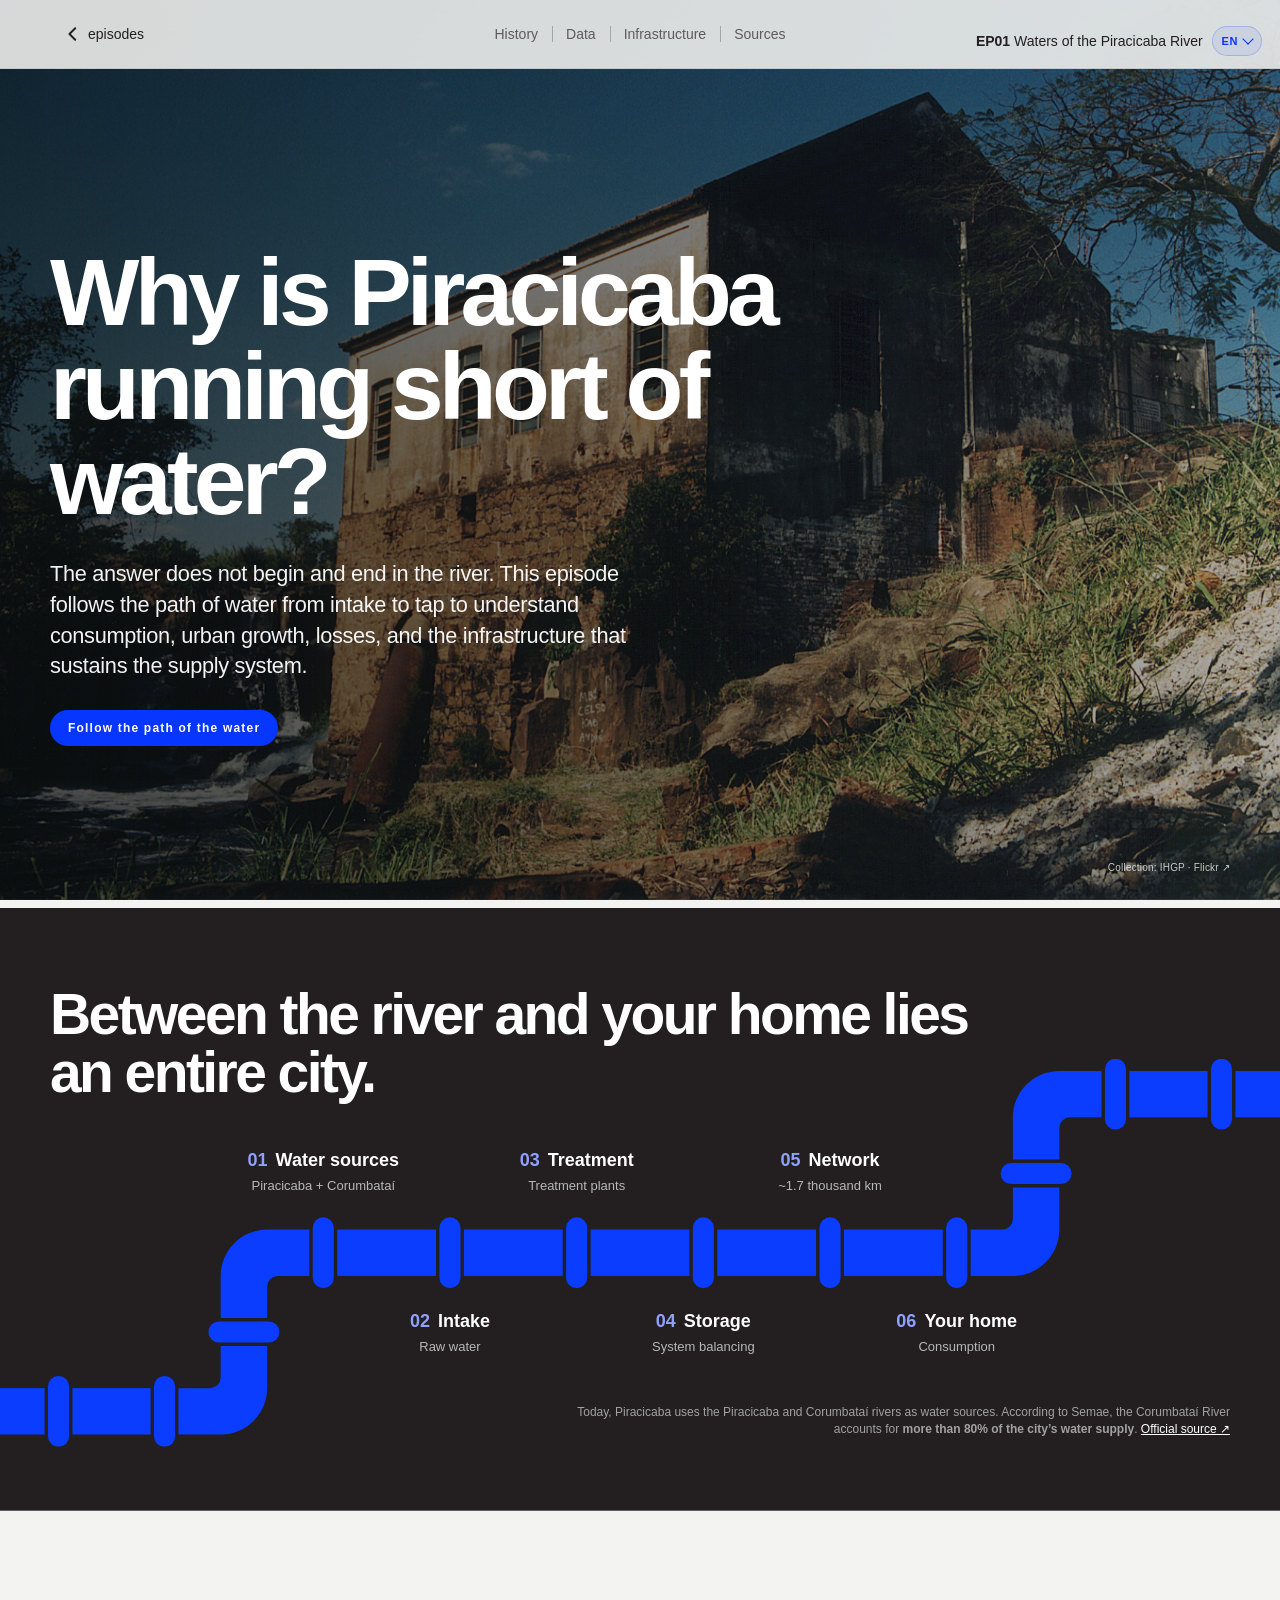
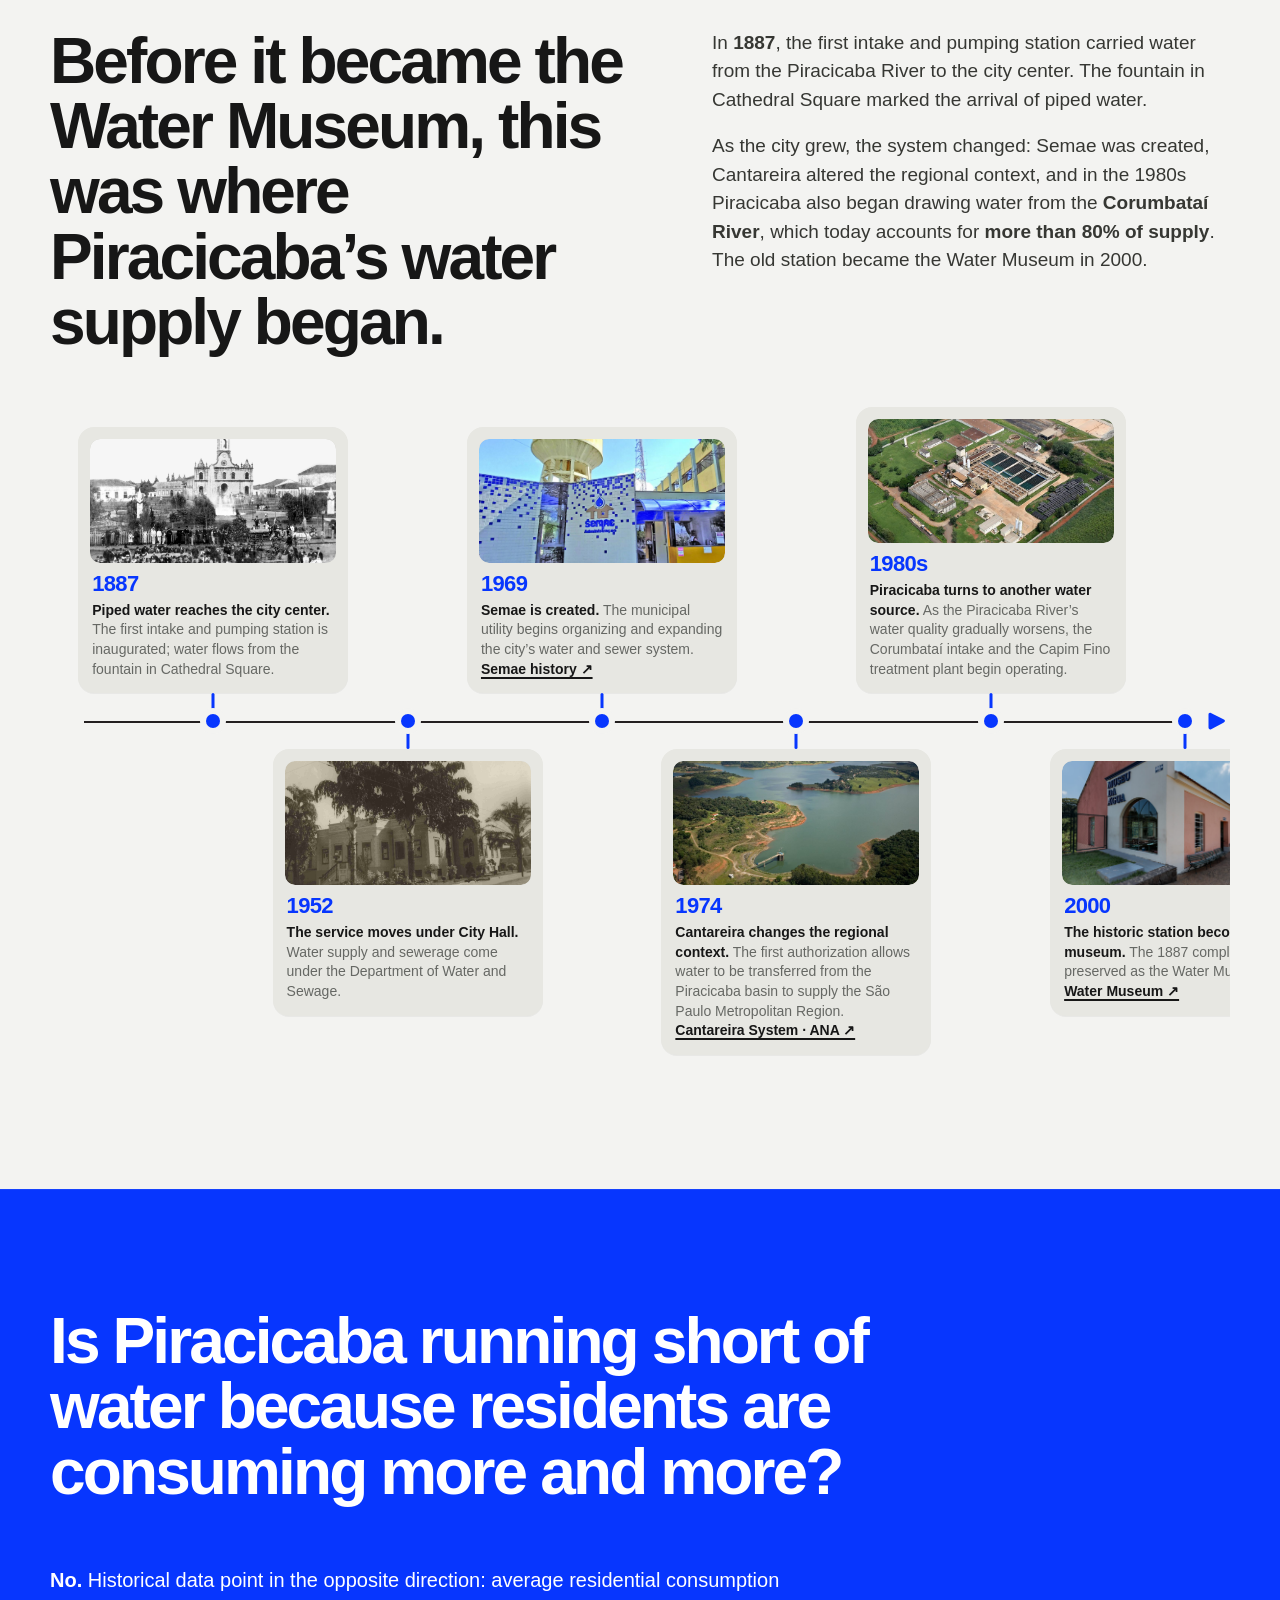
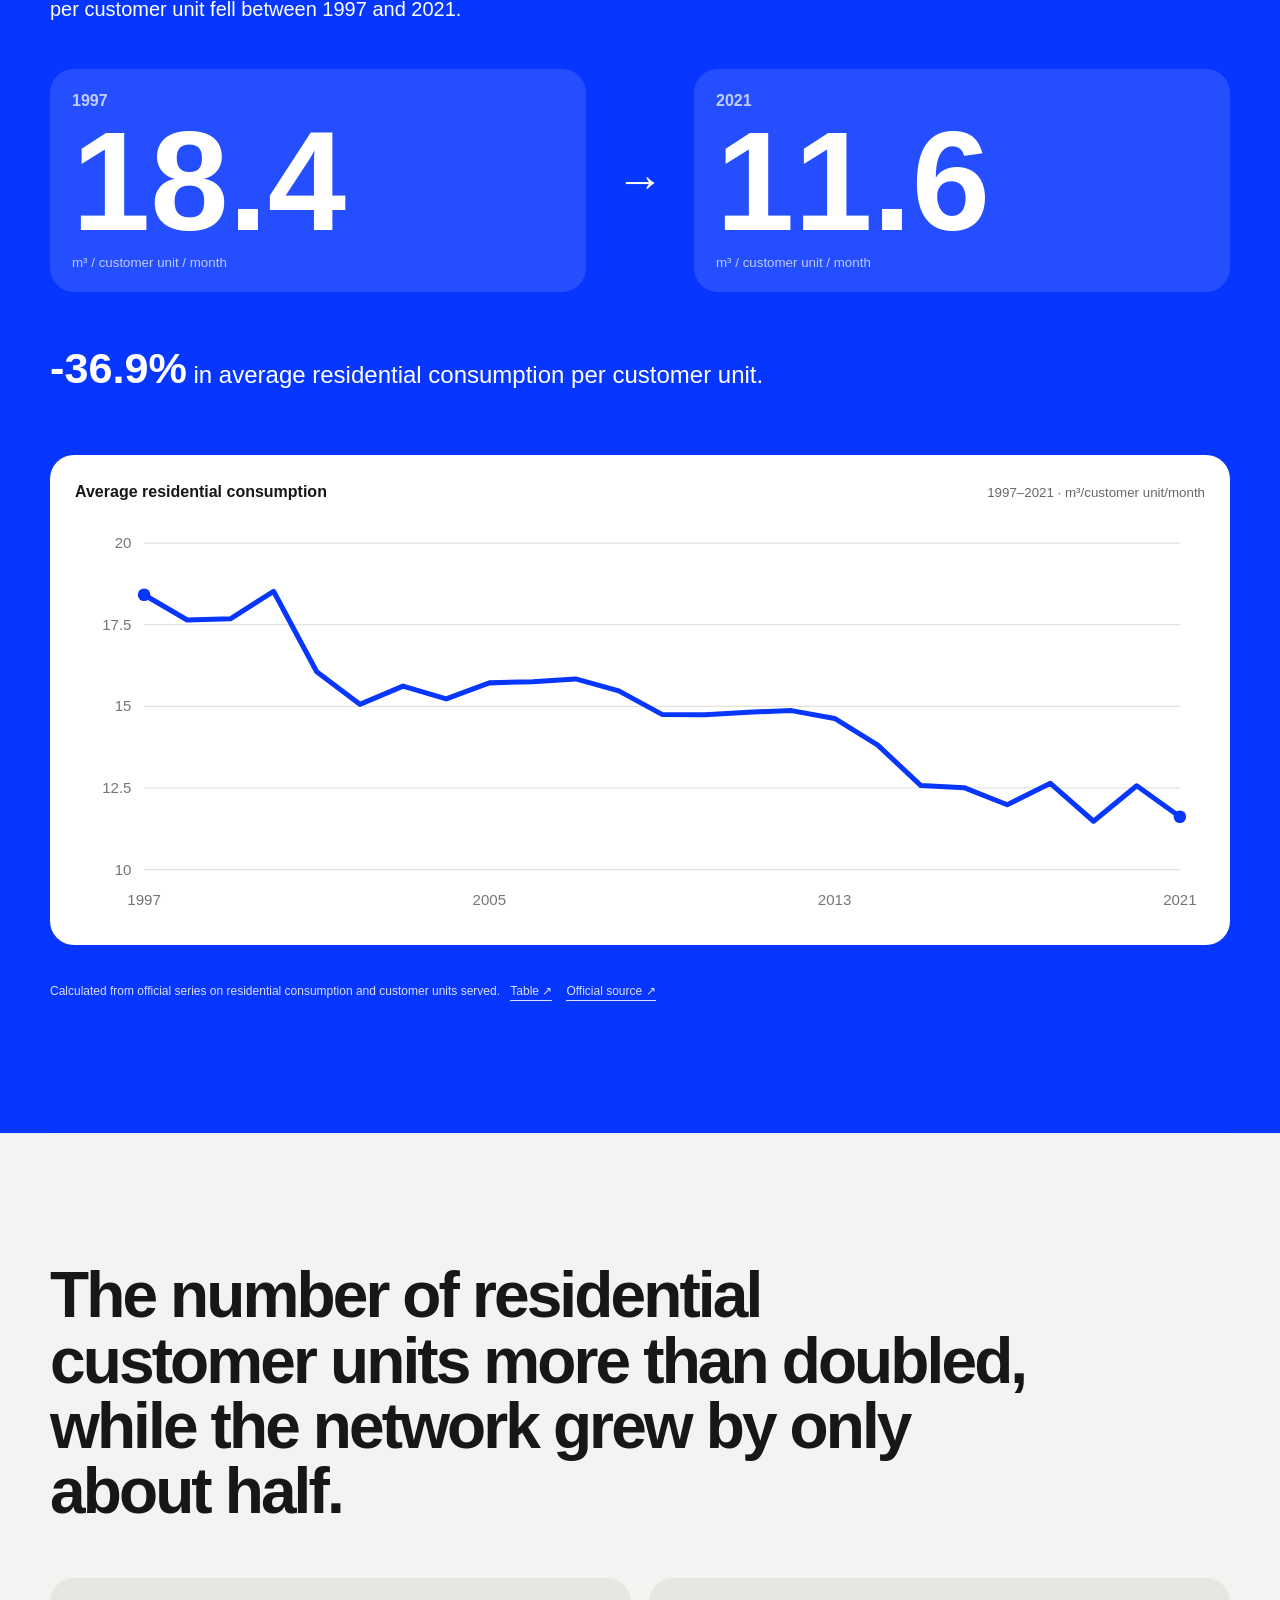
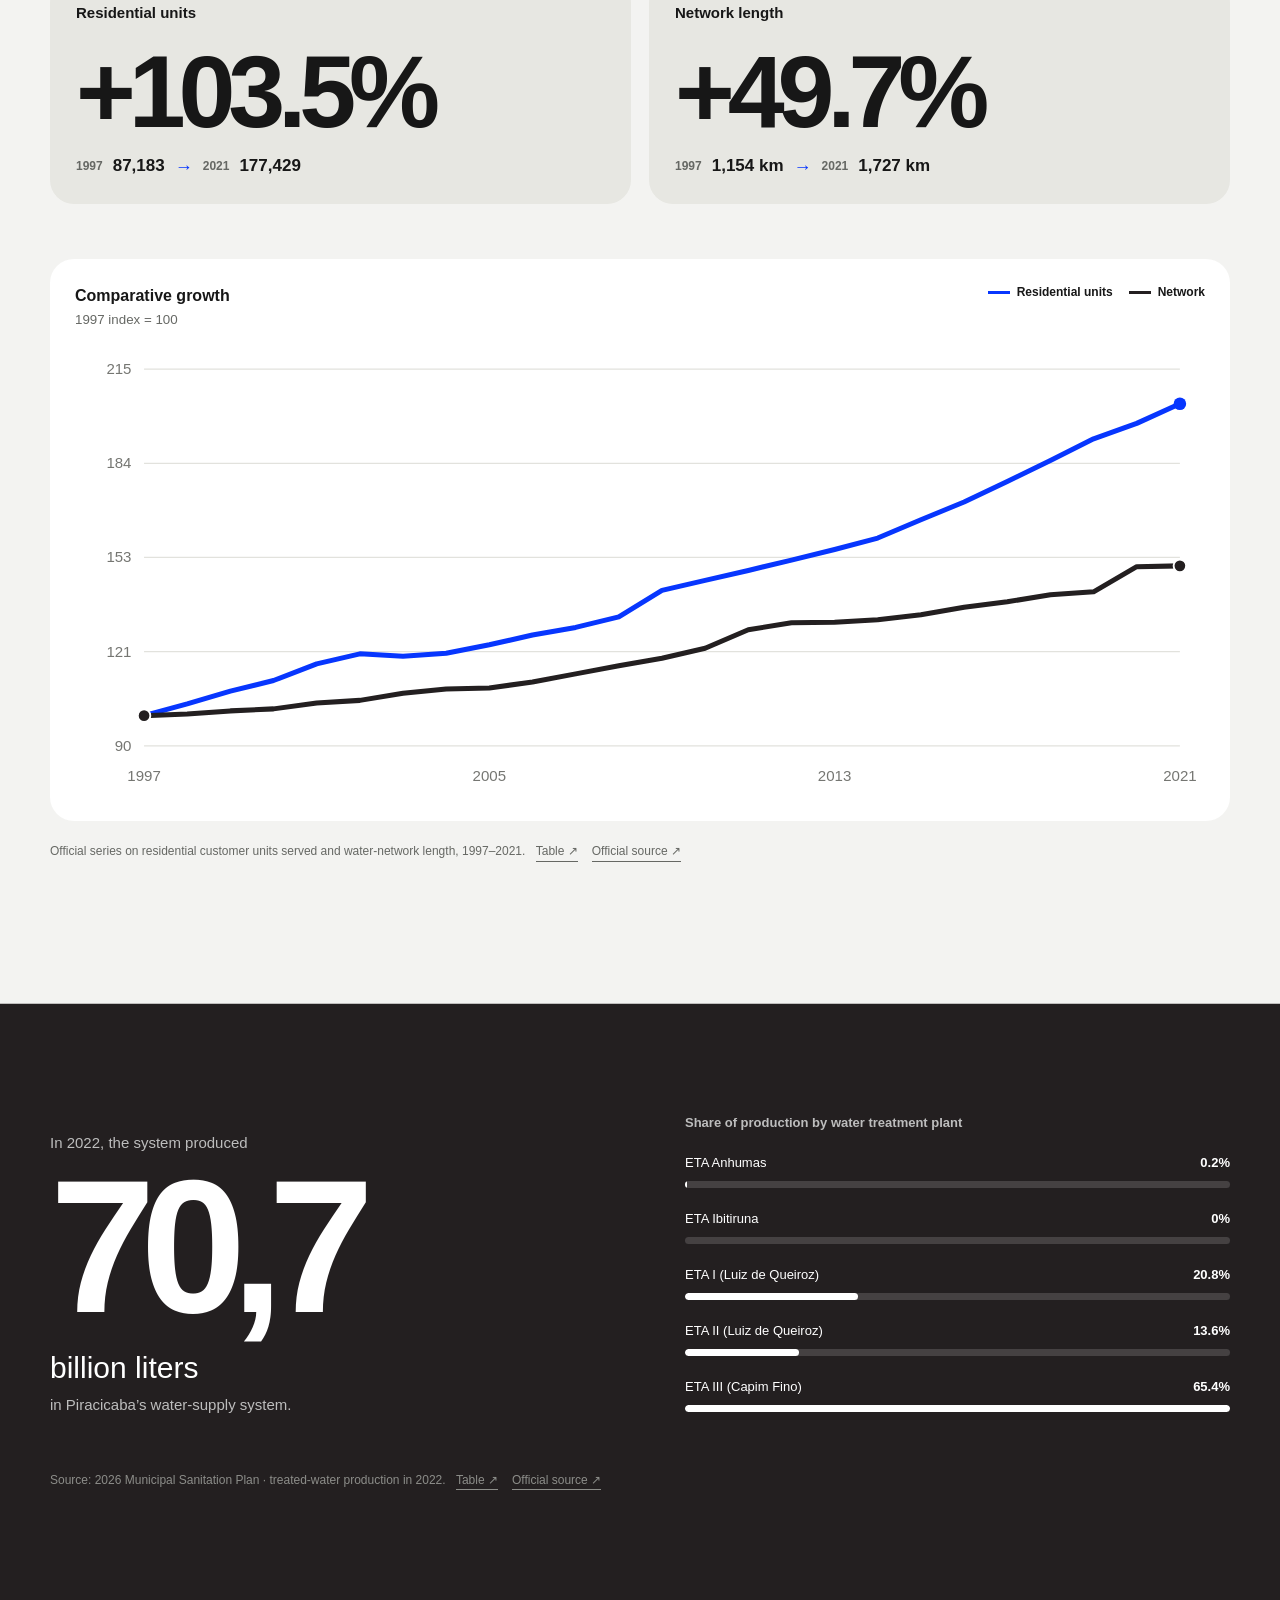
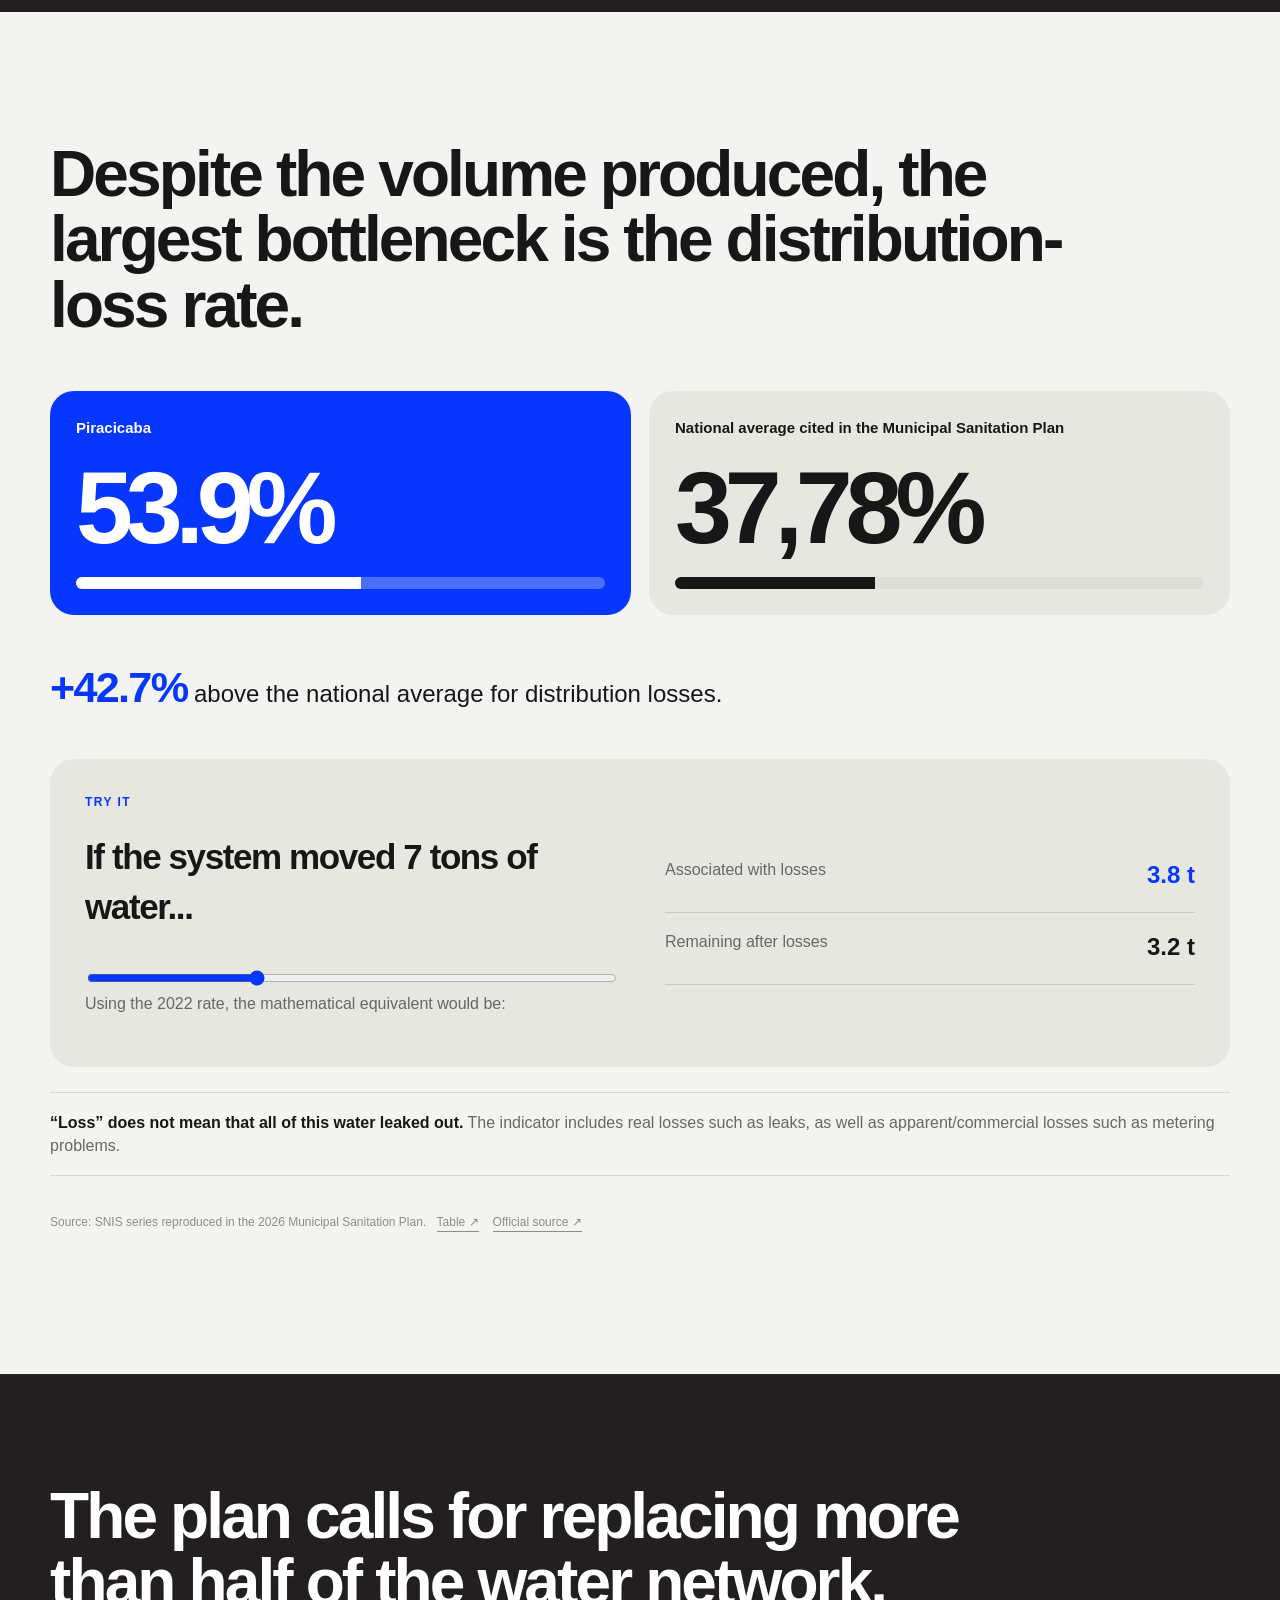
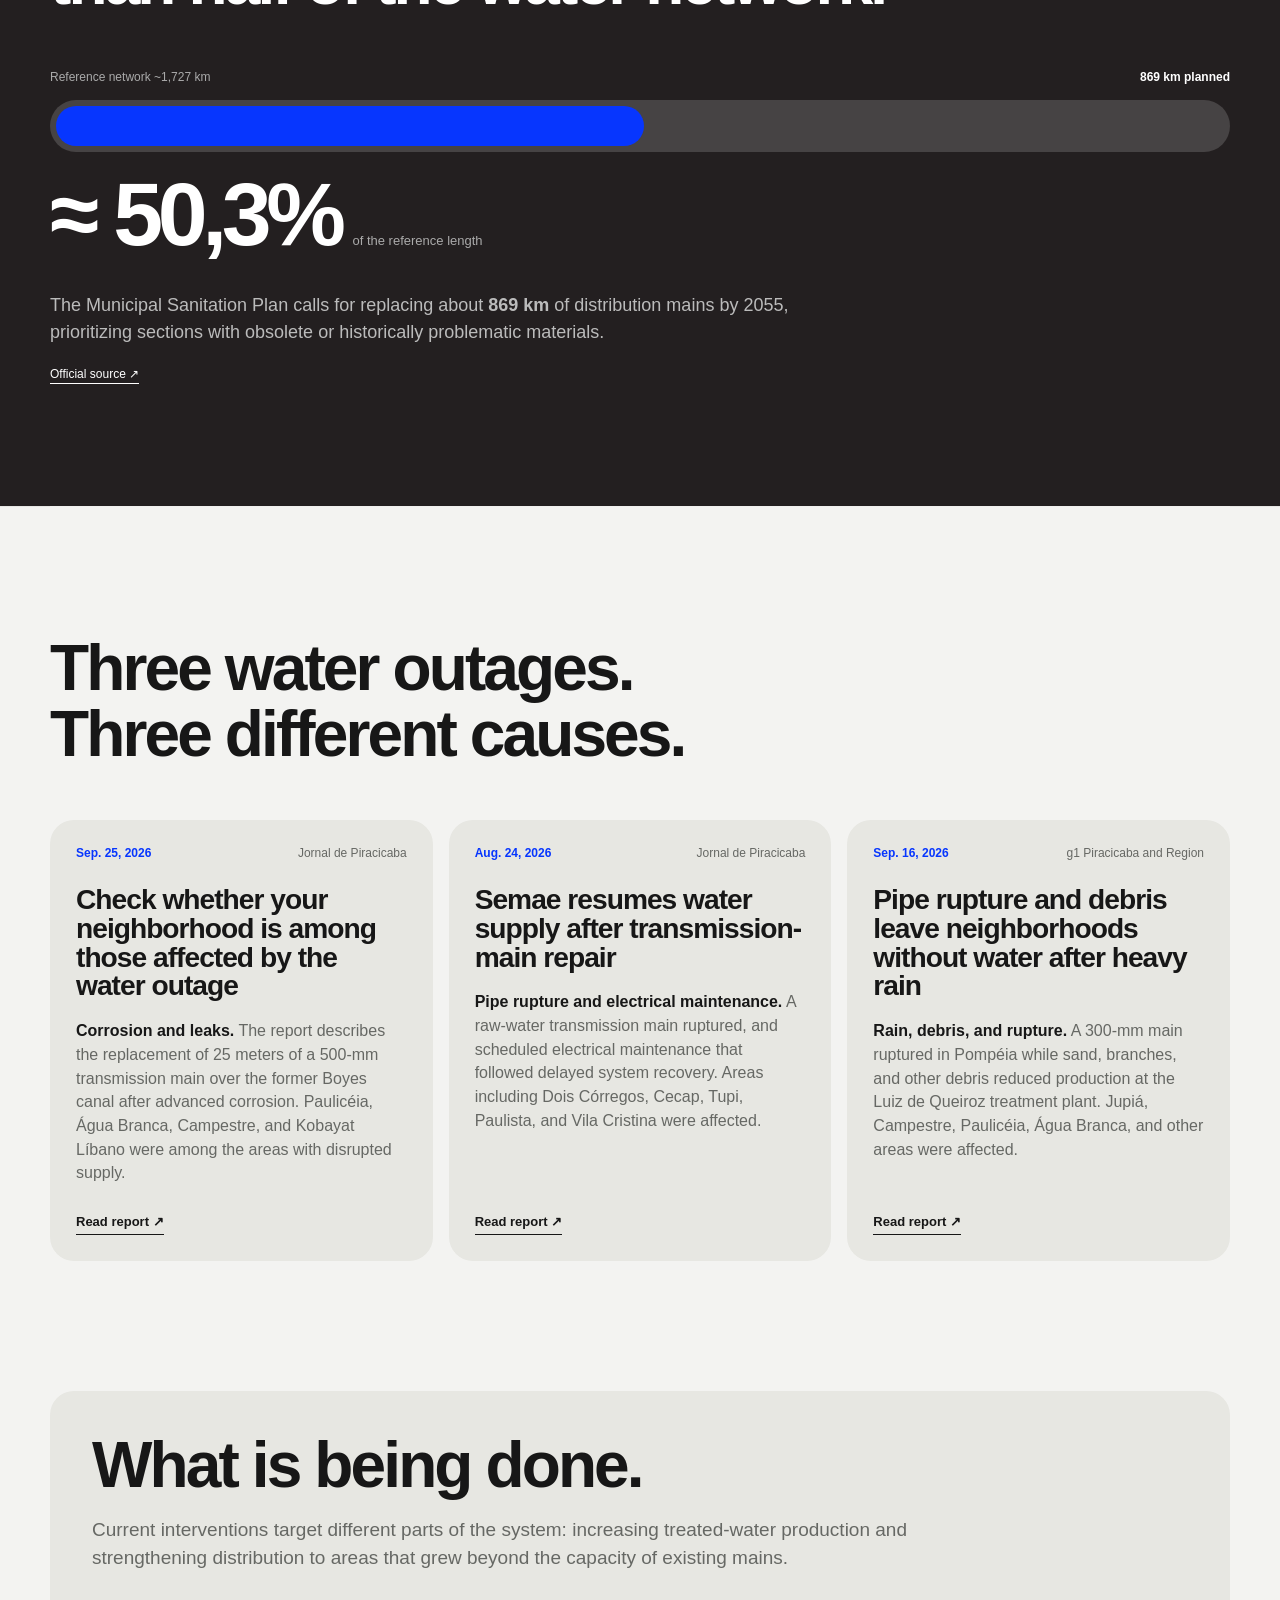
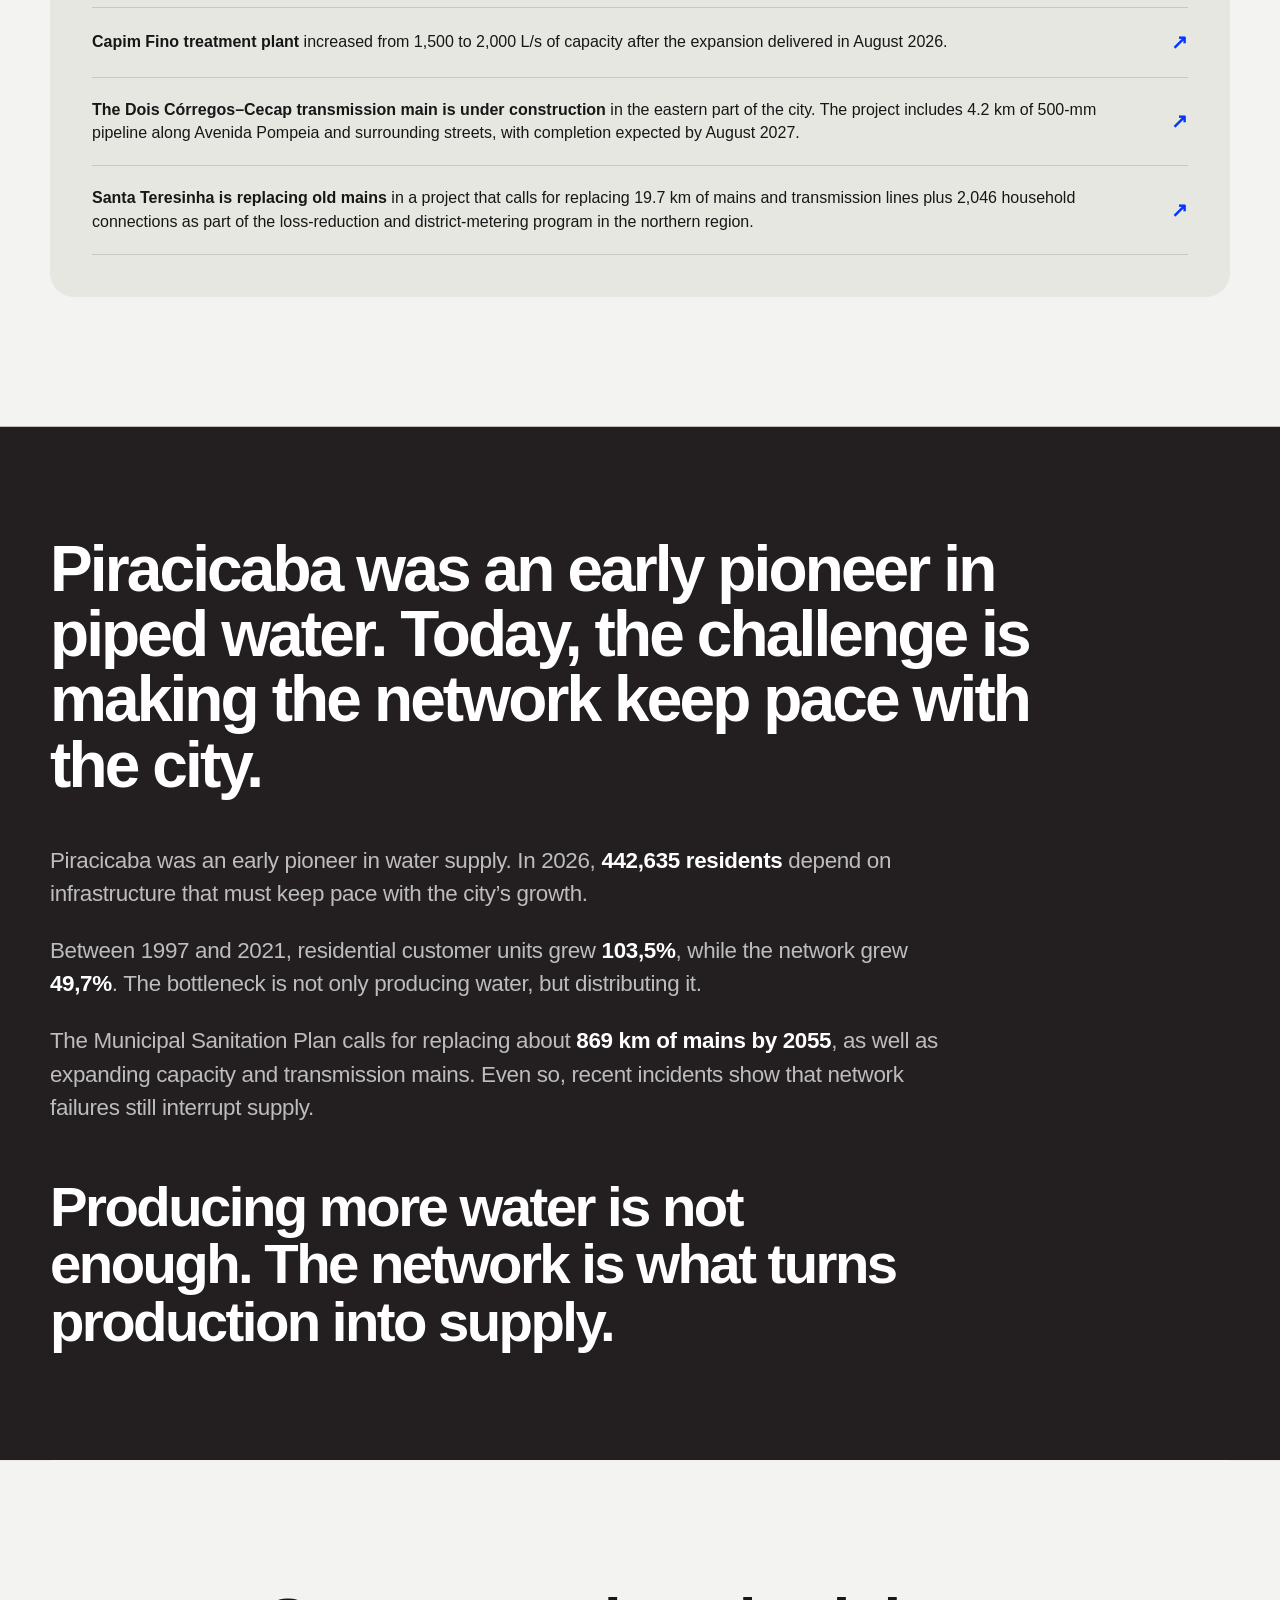
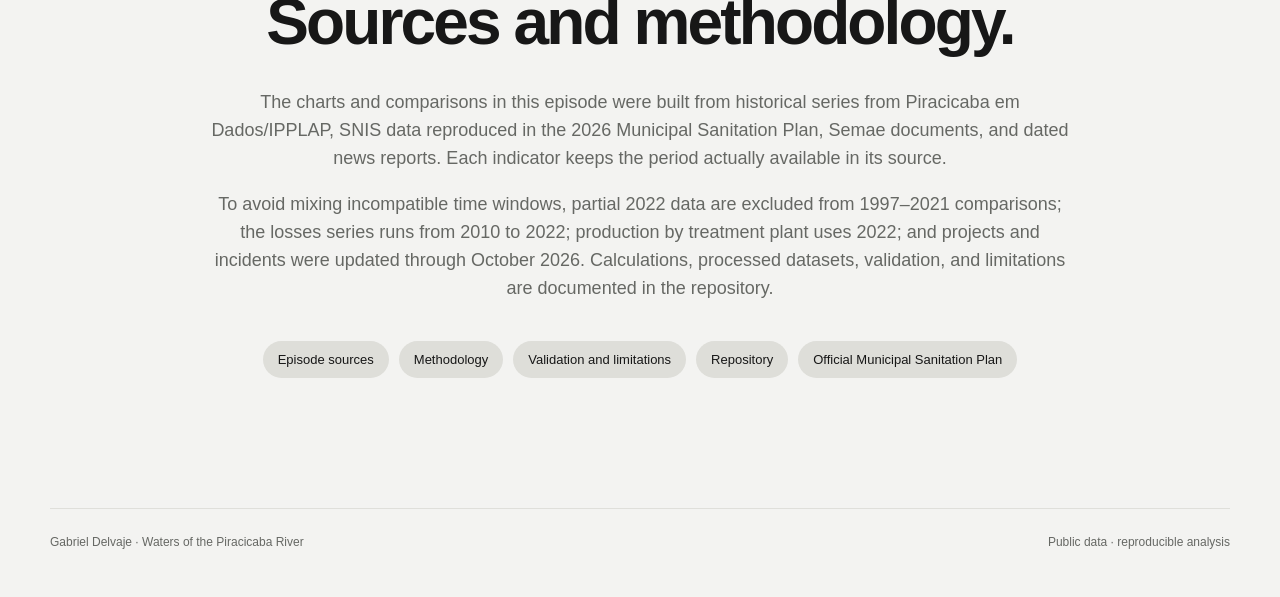
==== commit 93e4d4ad: "Move seletor de idioma para junto do nome do episódio" ====
--- a/episodio-1-en.html
+++ b/episodio-1-en.html
@@ -8,7 +8,7 @@
   <title>Episode 1 | Why is Piracicaba running short of water?</title>
   <link rel="icon" href="data:image/svg+xml,%3Csvg xmlns=%22http://www.w3.org/2000/svg%22 viewBox=%220 0 100 100%22%3E%3Ctext y=%22.9em%22 font-size=%2290%22%3E%F0%9F%92%A7%3C/text%3E%3C/svg%3E" />
   <link rel="preload" as="image" href="assets/site/episodes/episodio-1/hero/museu-da-agua-historico.jpg" fetchpriority="high" />
-  <link rel="stylesheet" href="assets/site/css/series.css?v=20261002-language-text" />
+  <link rel="stylesheet" href="assets/site/css/series.css?v=20261004-language-capsule" />
   <link rel="stylesheet" href="assets/site/css/episodio-1.css?v=20261002-header-match" />
 
   <link rel="stylesheet" href="assets/site/css/page-transition.css?v=20261002-return-composited" />
@@ -24,13 +24,16 @@
       <a href="#dados"><span>Data</span></a>
       <a href="#infraestrutura"><span>Infrastructure</span></a>
       <a href="#fontes"><span>Sources</span></a>
-    <details class="language-menu language-menu-nav">
-    <summary aria-label="Language: EN"><span>EN</span></summary>
-    <div class="language-menu-popover" role="menu" aria-label="Language">
-      <a href="episodio-1.html" data-language-link>PT</a><span aria-current="true">EN</span>
-    </div>
-  </details></nav>
-    <span class="series-title"><strong>EP01</strong> Waters of the Piracicaba River</span>
+    </nav>
+    <div class="episode-header-meta">
+      <span class="series-title"><strong>EP01</strong> Waters of the Piracicaba River</span>
+      <details class="language-menu language-menu-header">
+          <summary aria-label="Language: EN"><span>EN</span></summary>
+          <div class="language-menu-popover" role="menu" aria-label="Language">
+            <a href="episodio-1.html" data-language-link>PT</a><span aria-current="true">EN</span>
+          </div>
+        </details>
+    </div>
     <button class="mobile-menu-toggle" type="button" aria-label="Open episode menu" aria-expanded="false" aria-controls="episode-mobile-nav">
       <span aria-hidden="true"></span>
       <span aria-hidden="true"></span>
--- a/assets/site/css/series.css
+++ b/assets/site/css/series.css
@@ -1803,52 +1803,207 @@
 }
 
 
-/* 2026-10-02 — idioma sem cápsula: apenas texto azul + seta */
-.language-menu summary,
-.series-home .language-menu-home summary,
-.episode-page .language-menu-nav summary{
+/* 2026-10-04 — seletor de idioma integrado ao cabeçalho */
+.language-menu summary{
   min-width:0!important;
   width:auto!important;
-  height:auto!important;
-  padding:5px 2px!important;
-  border:0!important;
-  border-radius:0!important;
-  background:transparent!important;
+  list-style:none!important;
+  display:inline-flex!important;
+  align-items:center!important;
+  justify-content:center!important;
+  gap:6px!important;
+  color:#0736FE!important;
+  font-weight:700!important;
+  cursor:pointer!important;
+  user-select:none!important;
+  -webkit-user-select:none!important;
+}
+.language-menu summary::-webkit-details-marker{display:none!important}
+.language-menu summary::after{
+  width:7px!important;
+  height:7px!important;
+  border-right:1.5px solid currentColor!important;
+  border-bottom:1.5px solid currentColor!important;
+  border-color:#0736FE!important;
+}
+.language-menu[open] summary::after{
+  transform:translateY(2px) rotate(225deg)!important;
+}
+
+/* Home: mesma cápsula, solta no extremo direito do hero. */
+.series-home .language-menu-home{
+  position:fixed!important;
+  top:18px!important;
+  right:18px!important;
+  bottom:auto!important;
+  left:auto!important;
+  z-index:9998!important;
+}
+.series-home .language-menu-home summary{
+  min-width:52px!important;
+  height:34px!important;
+  padding:0 11px!important;
+  border:1px solid rgba(255,255,255,.38)!important;
+  border-radius:999px!important;
+  background:rgba(243,243,241,.94)!important;
+  color:#0736FE!important;
+  box-shadow:0 6px 24px rgba(0,0,0,.14)!important;
+  backdrop-filter:blur(14px)!important;
+  -webkit-backdrop-filter:blur(14px)!important;
+  font-size:12px!important;
+}
+.series-home .language-menu-home .language-menu-popover{
+  right:0!important;
+  top:calc(100% + 8px)!important;
+}
+
+/* Episódios: nome da série + idioma passam a ser um único bloco visual. */
+.site-header > .episode-header-meta{
+  grid-column:3!important;
+  grid-row:1!important;
+  justify-self:end!important;
+  align-self:center!important;
+  display:inline-flex!important;
+  align-items:center!important;
+  justify-content:flex-end!important;
+  gap:9px!important;
+  min-width:0!important;
+  margin:0!important;
+  padding:0!important;
+  z-index:3!important;
+}
+.site-header > .episode-header-meta .series-title{
+  position:static!important;
+  grid-column:auto!important;
+  grid-row:auto!important;
+  justify-self:auto!important;
+  align-self:center!important;
+  display:inline-block!important;
+  width:auto!important;
+  max-width:none!important;
+  margin:0!important;
+  padding:0!important;
+  color:#231F20!important;
+  font-size:14px!important;
+  font-weight:400!important;
+  line-height:1!important;
+  letter-spacing:0!important;
+  white-space:nowrap!important;
+  text-align:right!important;
+}
+.site-header > .episode-header-meta .series-title strong{
+  font-weight:700!important;
+}
+.site-header > .episode-header-meta .language-menu-header{
+  position:relative!important;
+  display:block!important;
+  top:auto!important;
+  right:auto!important;
+  bottom:auto!important;
+  left:auto!important;
+  flex:0 0 auto!important;
+  z-index:60!important;
+}
+.site-header > .episode-header-meta .language-menu-header summary{
+  min-width:48px!important;
+  height:30px!important;
+  padding:0 9px!important;
+  border:1px solid rgba(7,54,254,.20)!important;
+  border-radius:999px!important;
+  background:rgba(7,54,254,.065)!important;
+  color:#0736FE!important;
   box-shadow:none!important;
   backdrop-filter:none!important;
   -webkit-backdrop-filter:none!important;
-  color:#0736FE!important;
-  font-weight:700!important;
-}
-.language-menu summary::after,
-.series-home .language-menu-home summary::after,
-.episode-page .language-menu-nav summary::after{
-  width:7px!important;
-  height:7px!important;
-  border-color:#0736FE!important;
-}
-.series-home .language-menu-home{
-  top:18px!important;
-  right:18px!important;
+  font-size:11px!important;
+}
+.site-header > .episode-header-meta .language-menu-header .language-menu-popover{
+  right:0!important;
+  top:calc(100% + 8px)!important;
+}
+
+/* Em telas largas, o conjunto ultrapassa a margem editorial e encosta no canto. */
+@media(min-width:1100px){
+  .site-header > .episode-header-meta{
+    position:absolute!important;
+    right:18px!important;
+    top:50%!important;
+    transform:translateY(-50%)!important;
+  }
+}
+
+/* Em larguras intermediárias, permanece na terceira coluna para não disputar espaço com o menu. */
+@media(min-width:851px) and (max-width:1099px){
+  .site-header > .episode-header-meta{
+    position:relative!important;
+  }
+  .site-header > .episode-header-meta .series-title{
+    font-size:12px!important;
+  }
+  .site-header > .episode-header-meta .language-menu-header summary{
+    min-width:44px!important;
+    height:29px!important;
+    padding:0 8px!important;
+    font-size:10px!important;
+  }
+}
+
+/* Mobile: o nome + cápsula ocupam juntos a coluna central. */
+@media(max-width:850px){
+  .site-header > .episode-header-meta{
+    position:relative!important;
+    grid-column:2!important;
+    grid-row:1!important;
+    justify-self:center!important;
+    justify-content:center!important;
+    gap:6px!important;
+    width:auto!important;
+    max-width:100%!important;
+  }
+  .site-header > .episode-header-meta .series-title{
+    max-width:none!important;
+    font-size:11px!important;
+    line-height:1.05!important;
+    text-align:center!important;
+    white-space:nowrap!important;
+  }
+  .site-header > .episode-header-meta .language-menu-header summary{
+    min-width:40px!important;
+    height:28px!important;
+    padding:0 7px!important;
+    gap:5px!important;
+    font-size:9px!important;
+  }
+  .site-header > .episode-header-meta .language-menu-header summary::after{
+    width:6px!important;
+    height:6px!important;
+  }
+  .site-header > .episode-header-meta .language-menu-popover{
+    min-width:68px!important;
+  }
+}
+@media(max-width:390px){
+  .site-header > .episode-header-meta{
+    gap:4px!important;
+  }
+  .site-header > .episode-header-meta .series-title{
+    font-size:9.5px!important;
+  }
+  .site-header > .episode-header-meta .language-menu-header summary{
+    min-width:36px!important;
+    height:27px!important;
+    padding:0 6px!important;
+  }
 }
 @media(max-width:600px){
   .series-home .language-menu-home{
     top:12px!important;
     right:12px!important;
   }
-}
-@media(min-width:851px){
-  .episode-page .language-menu-nav{
-    padding-left:14px!important;
-  }
-  .episode-page .language-menu-nav summary{
-    font-size:14px!important;
-    gap:6px!important;
-  }
-}
-@media(max-width:850px){
-  .episode-page .language-menu-nav summary{
-    font-size:15px!important;
-    gap:6px!important;
-  }
-}
+  .series-home .language-menu-home summary{
+    min-width:48px!important;
+    height:32px!important;
+    padding:0 10px!important;
+    font-size:11px!important;
+  }
+}
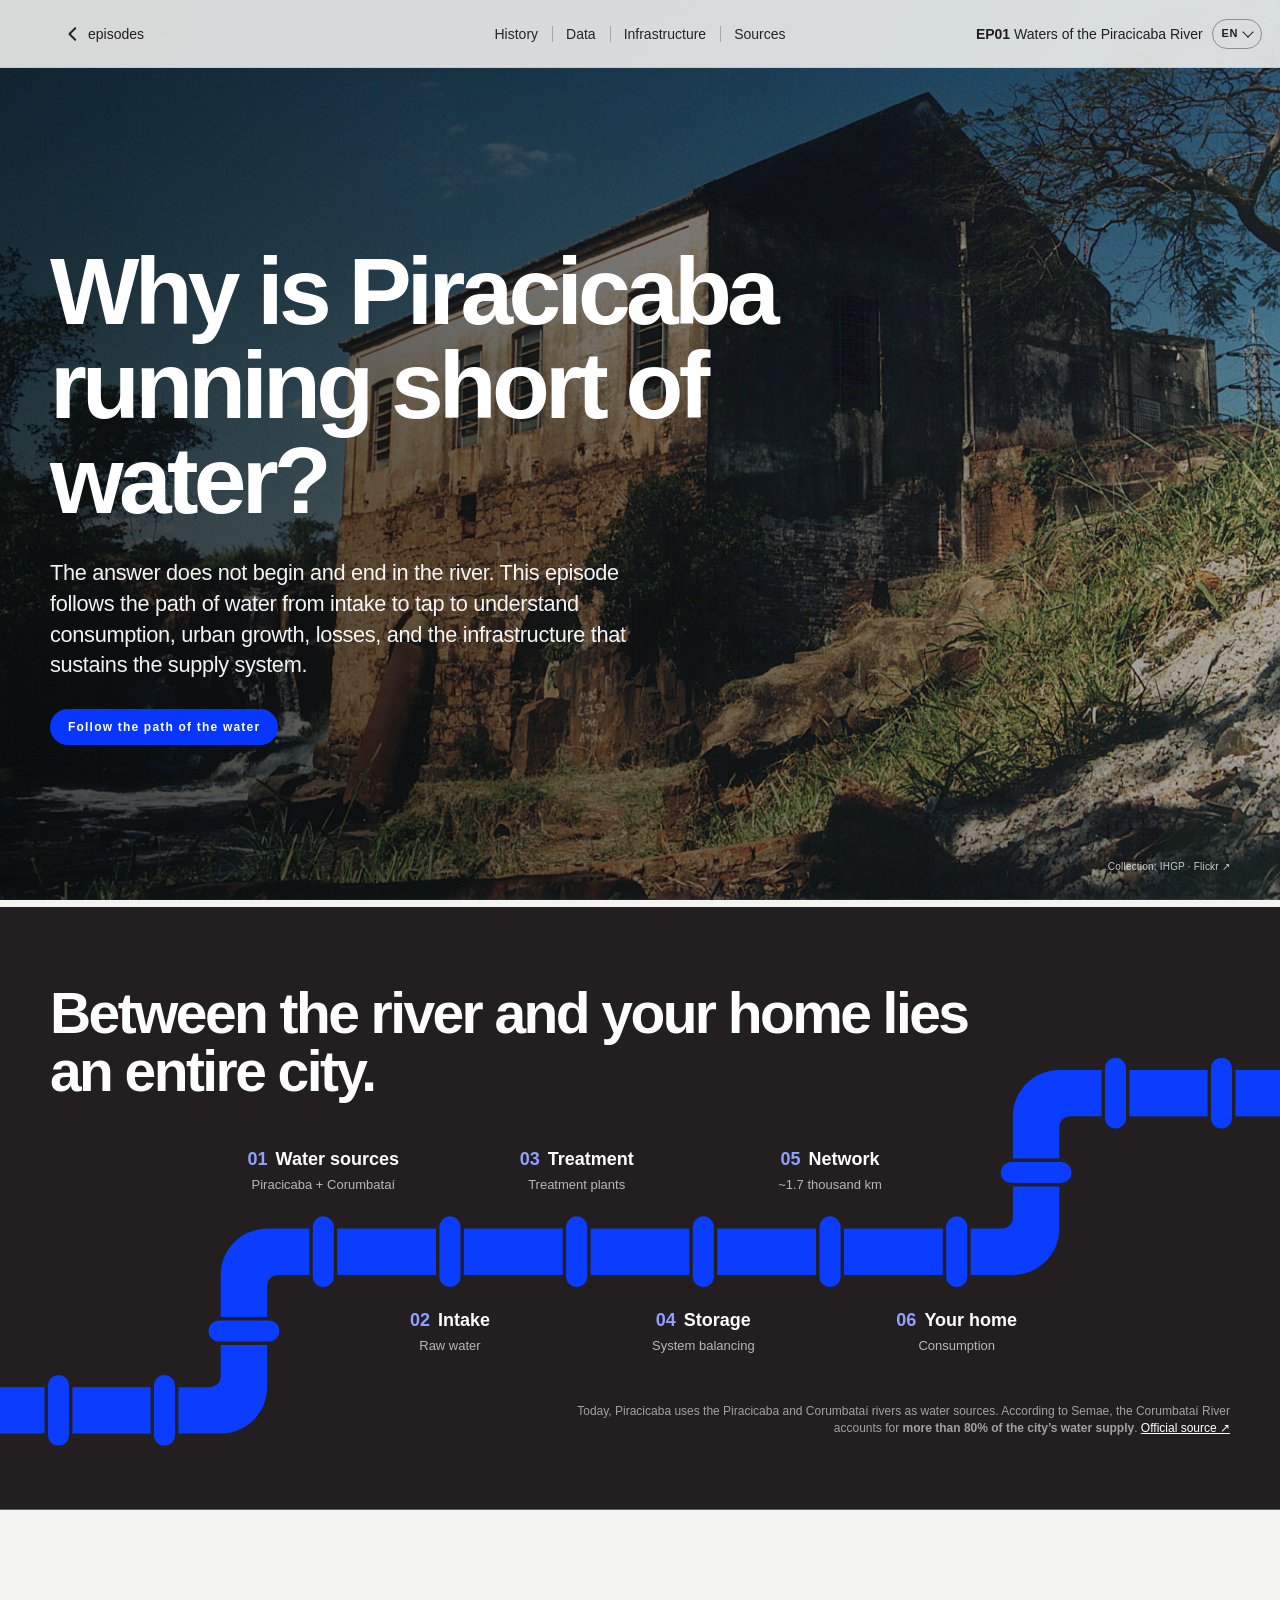
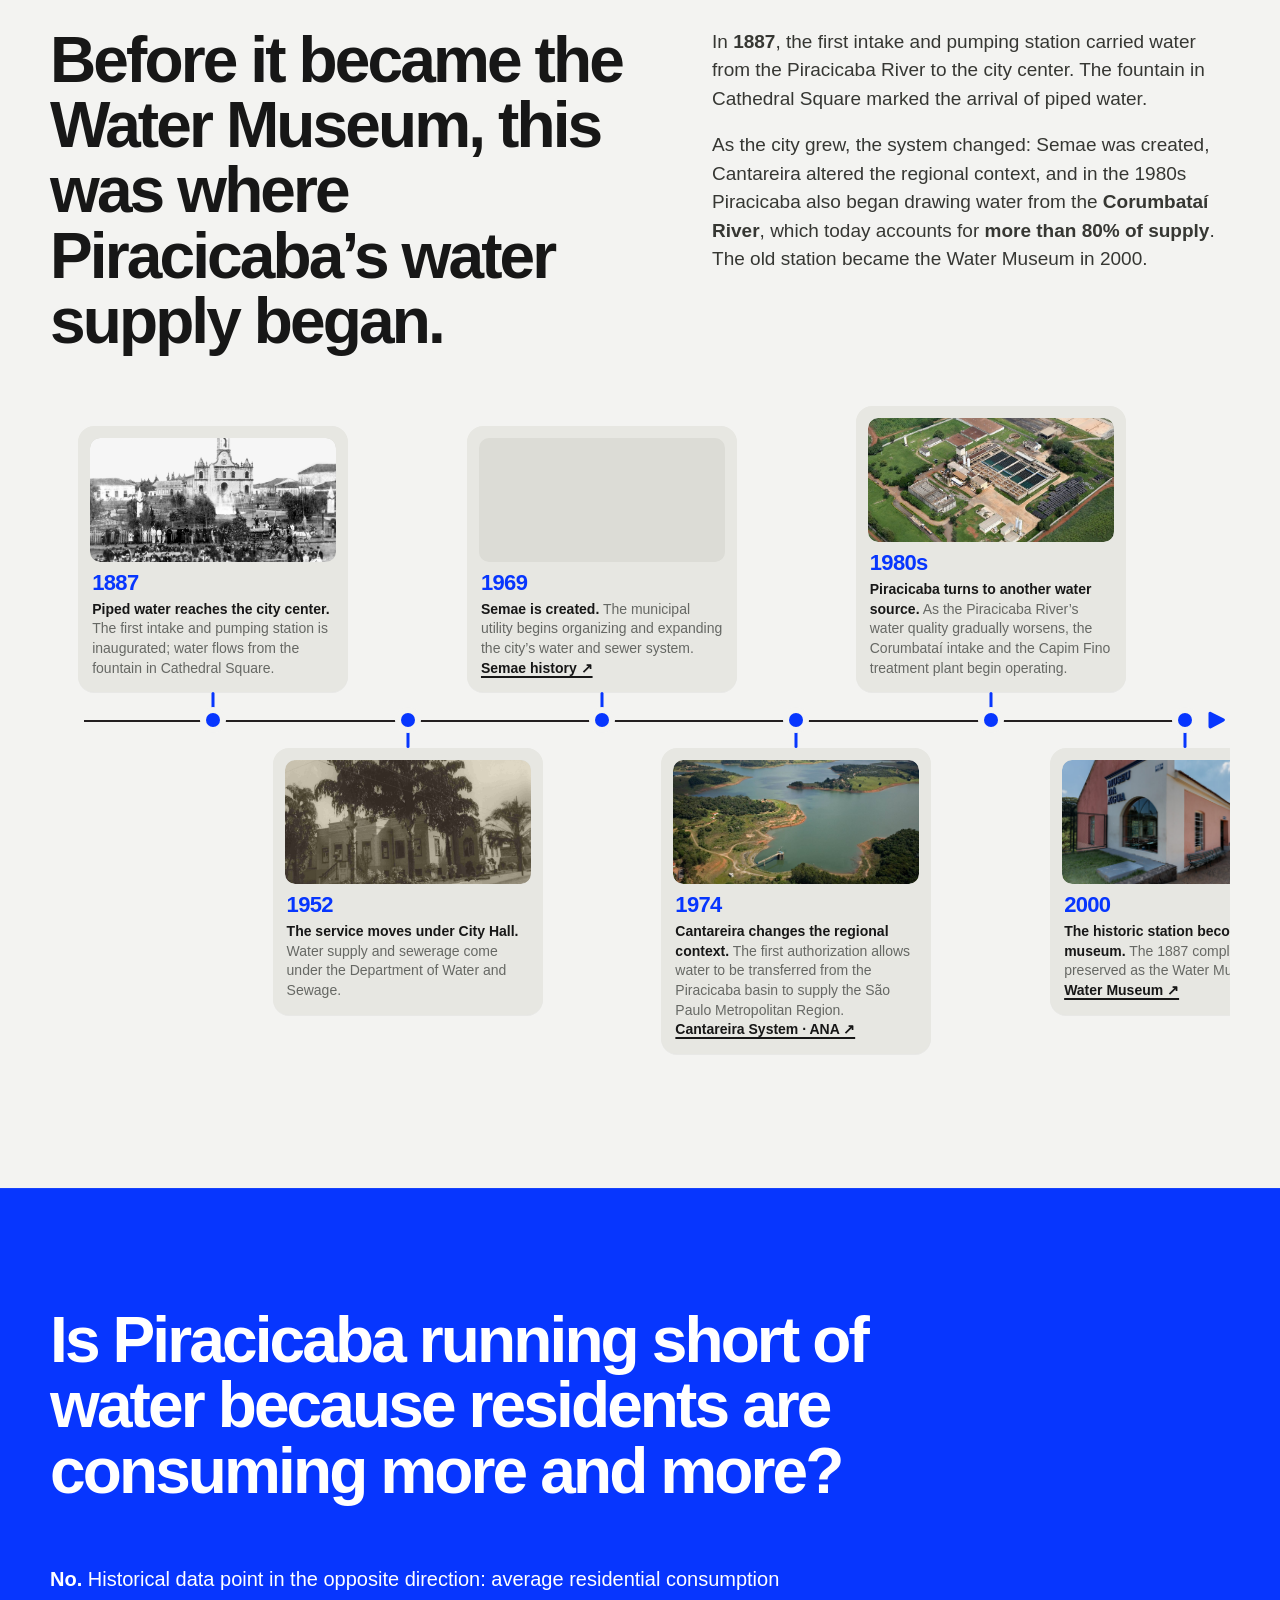
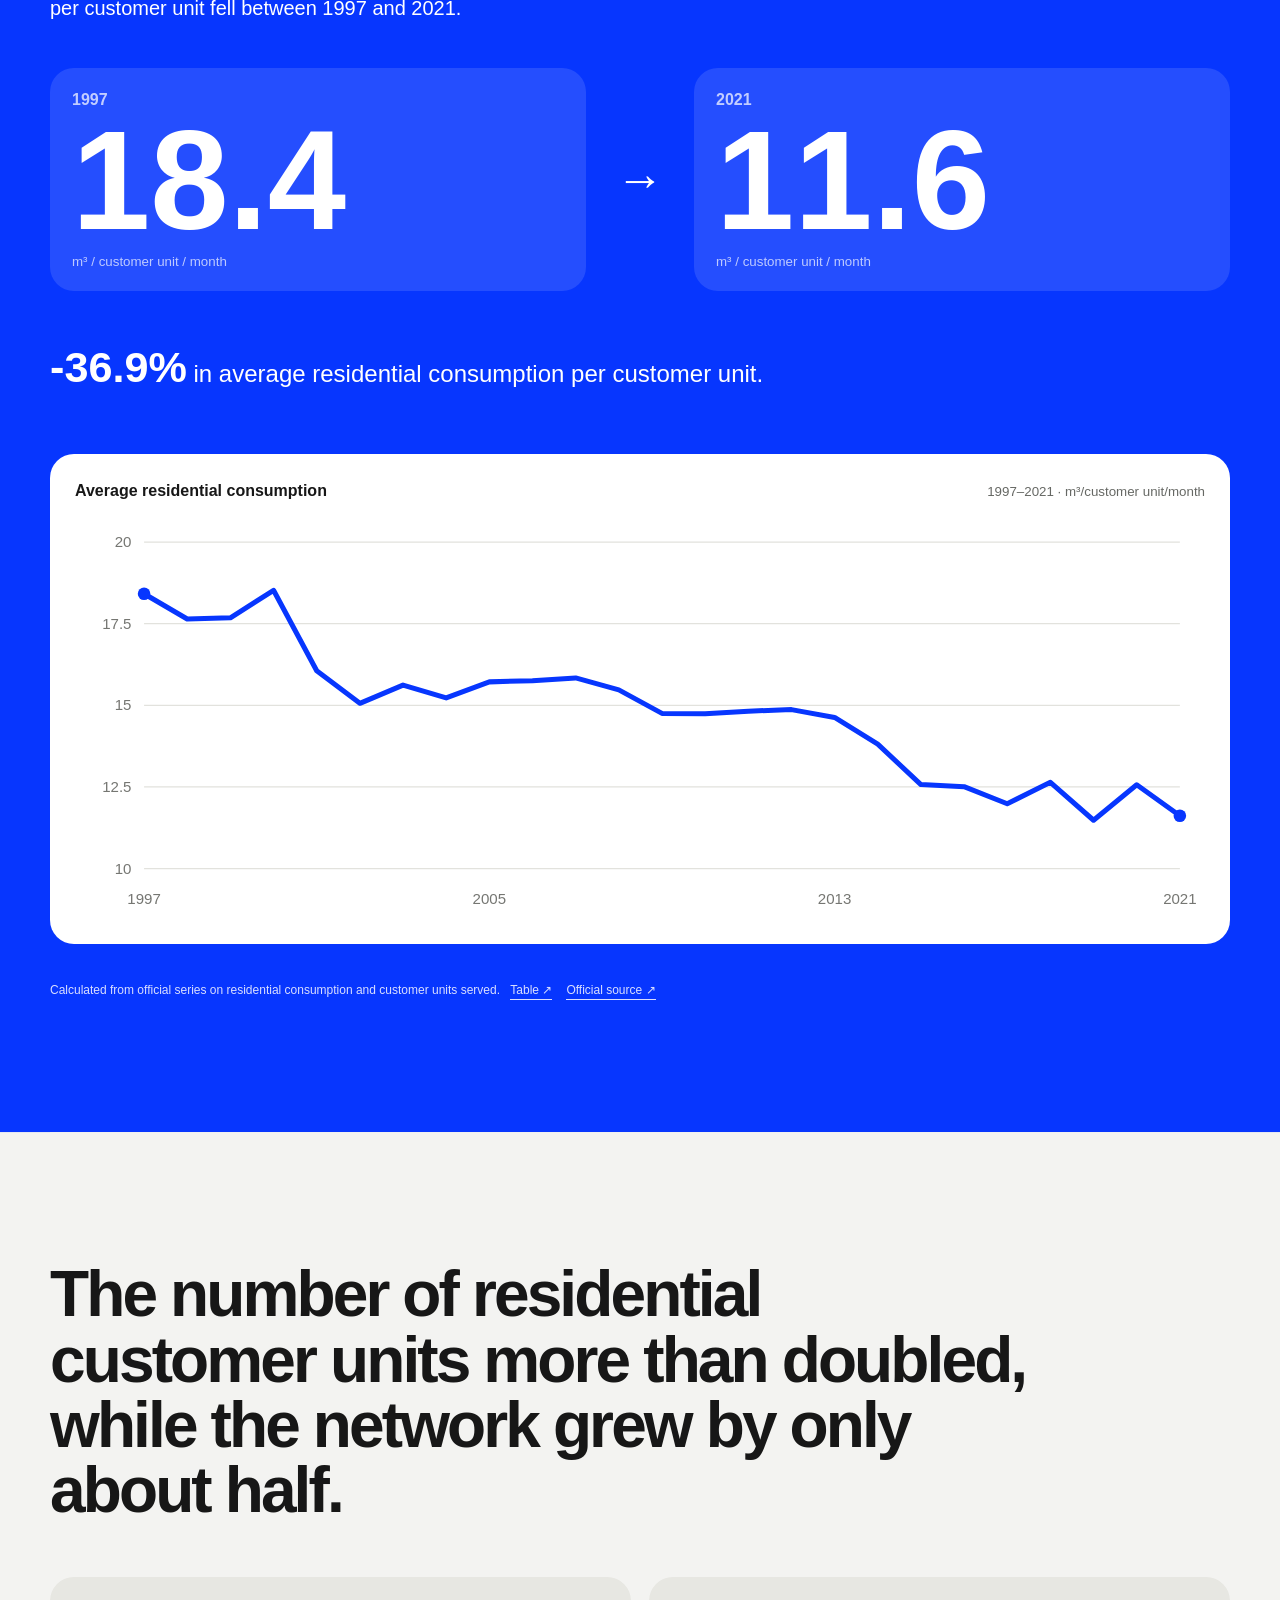
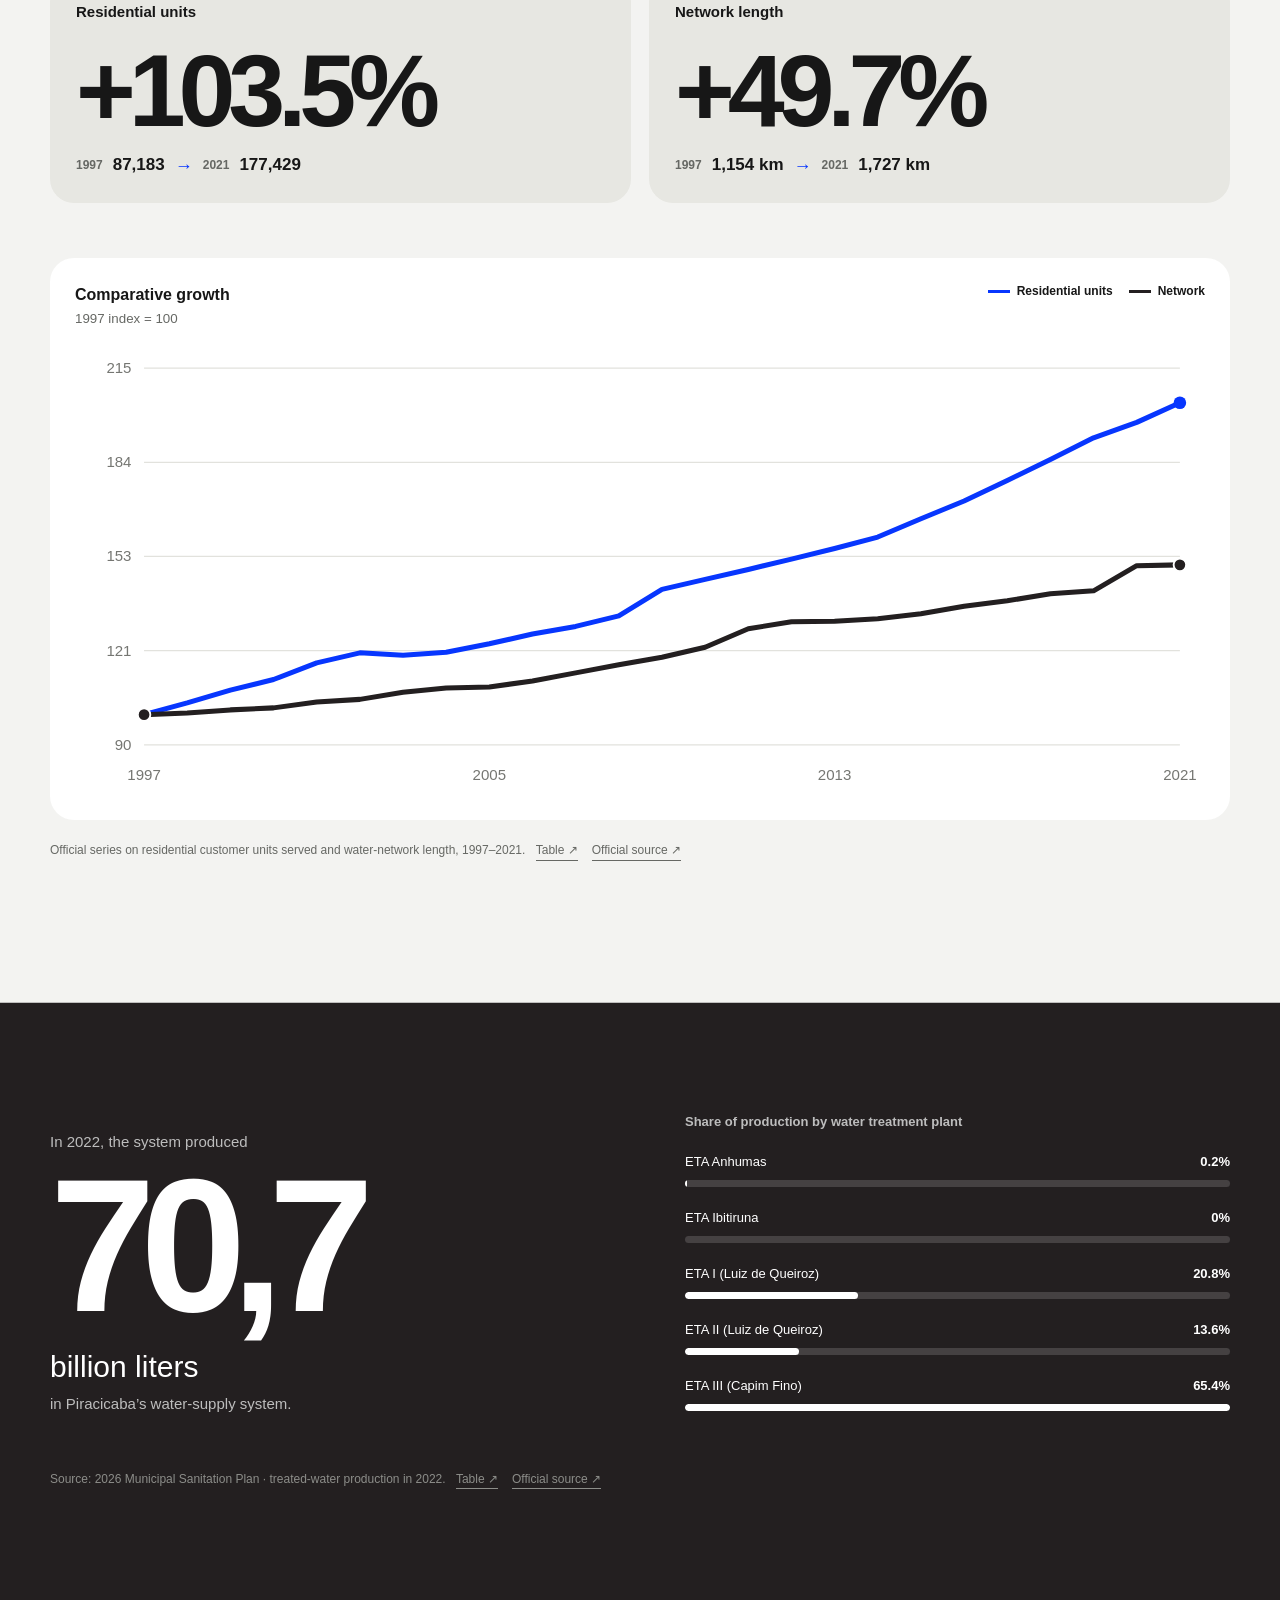
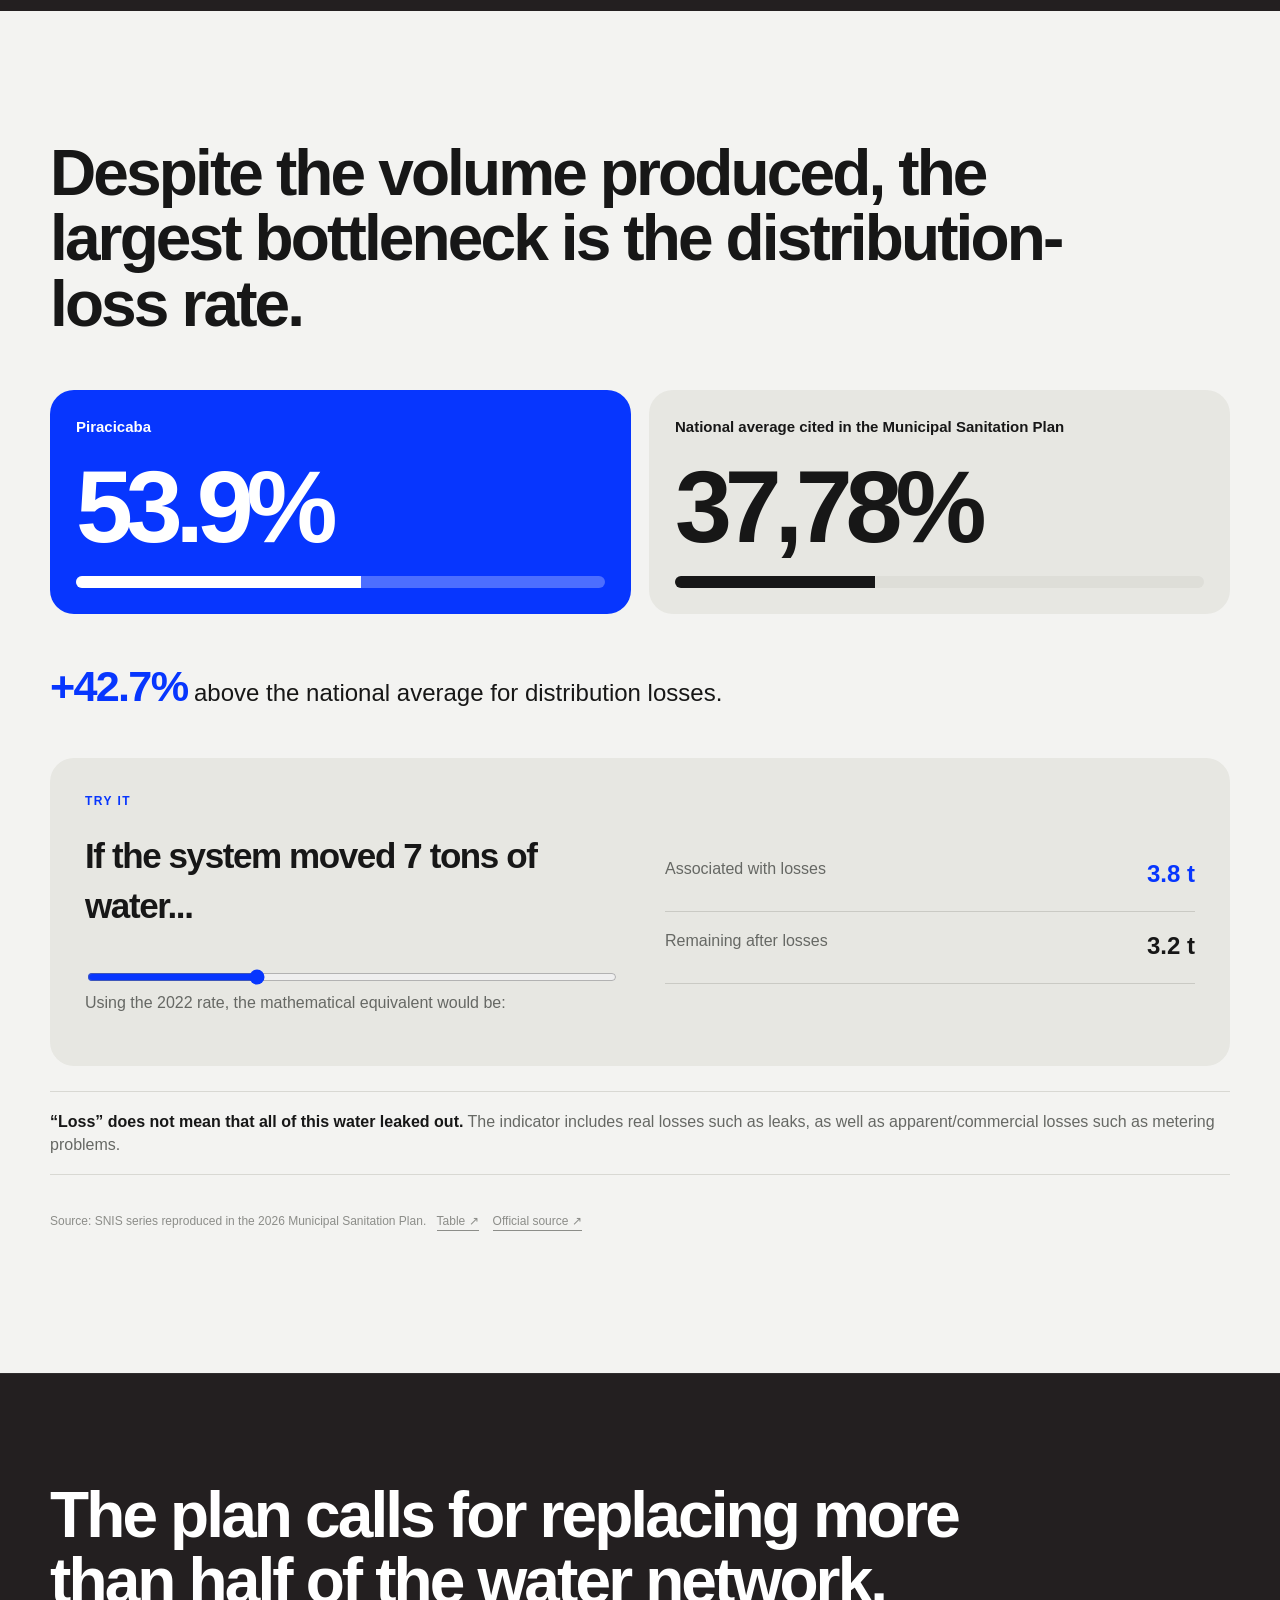
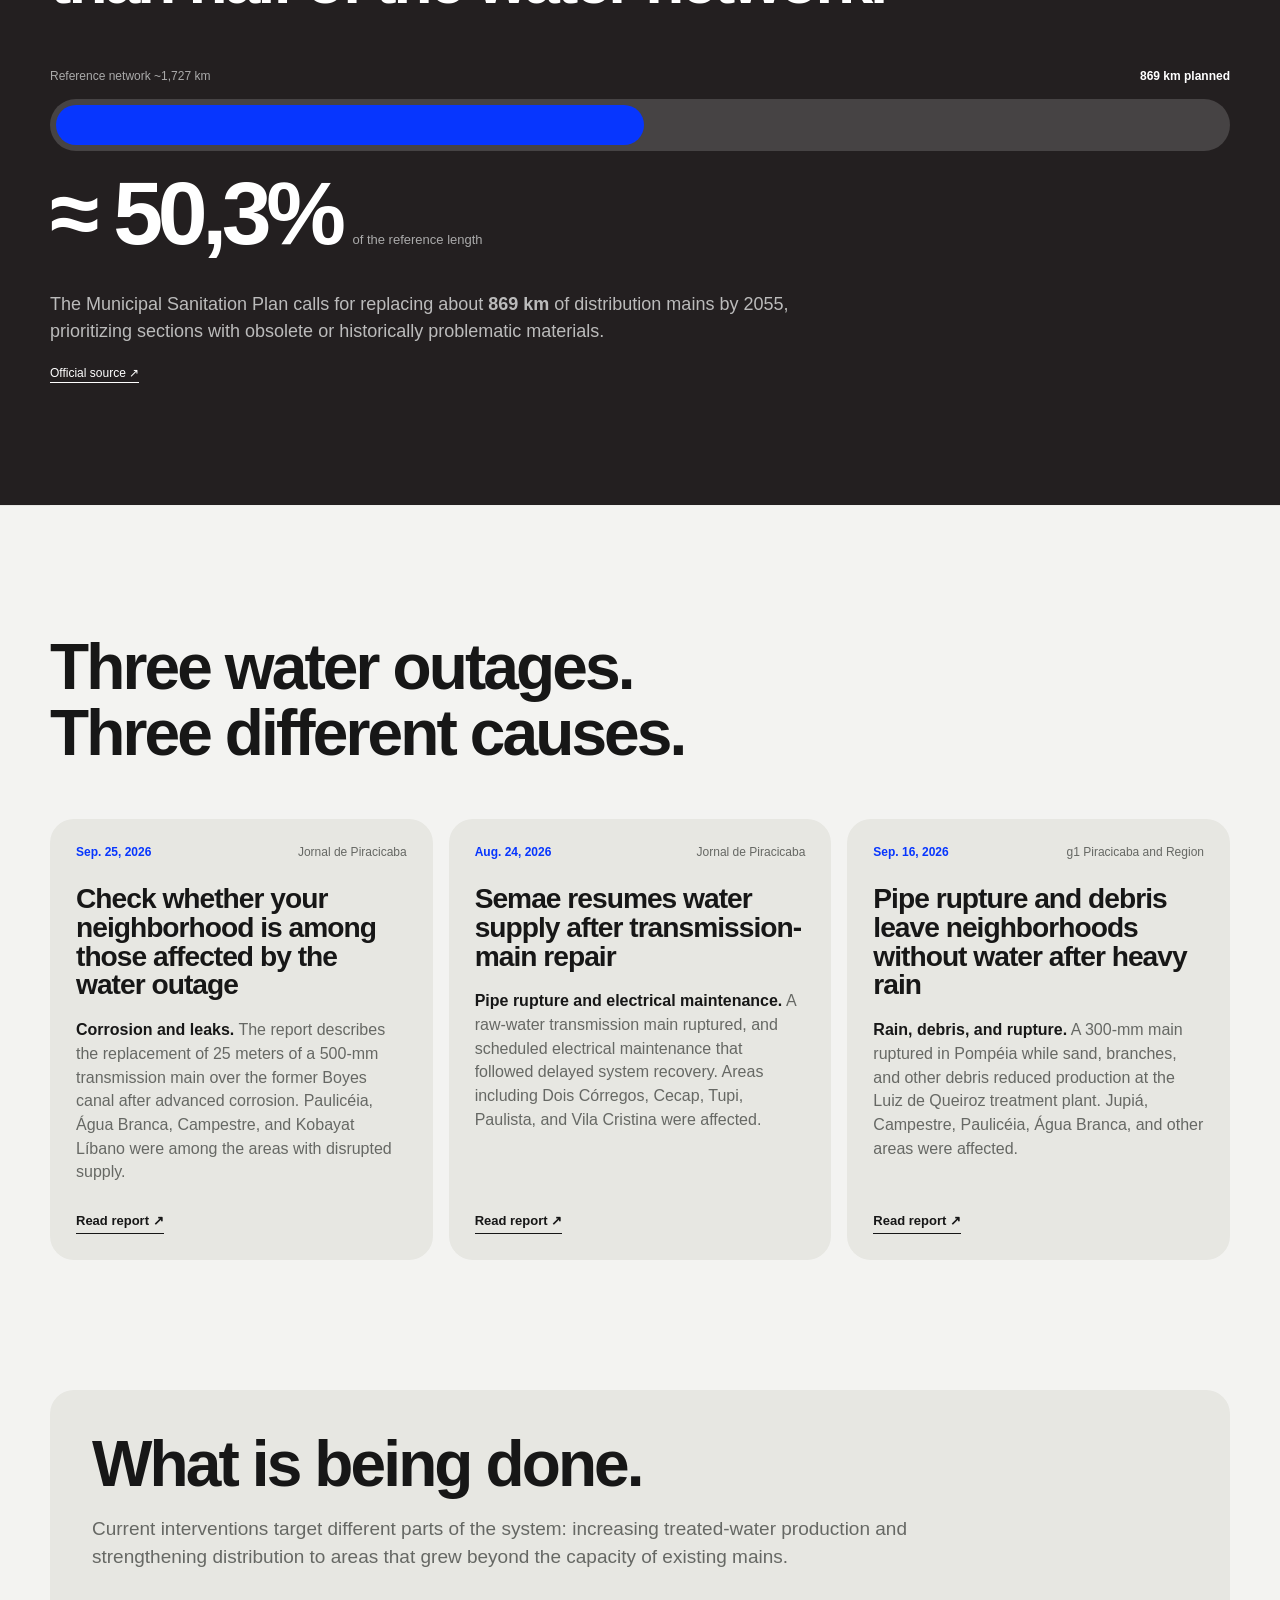
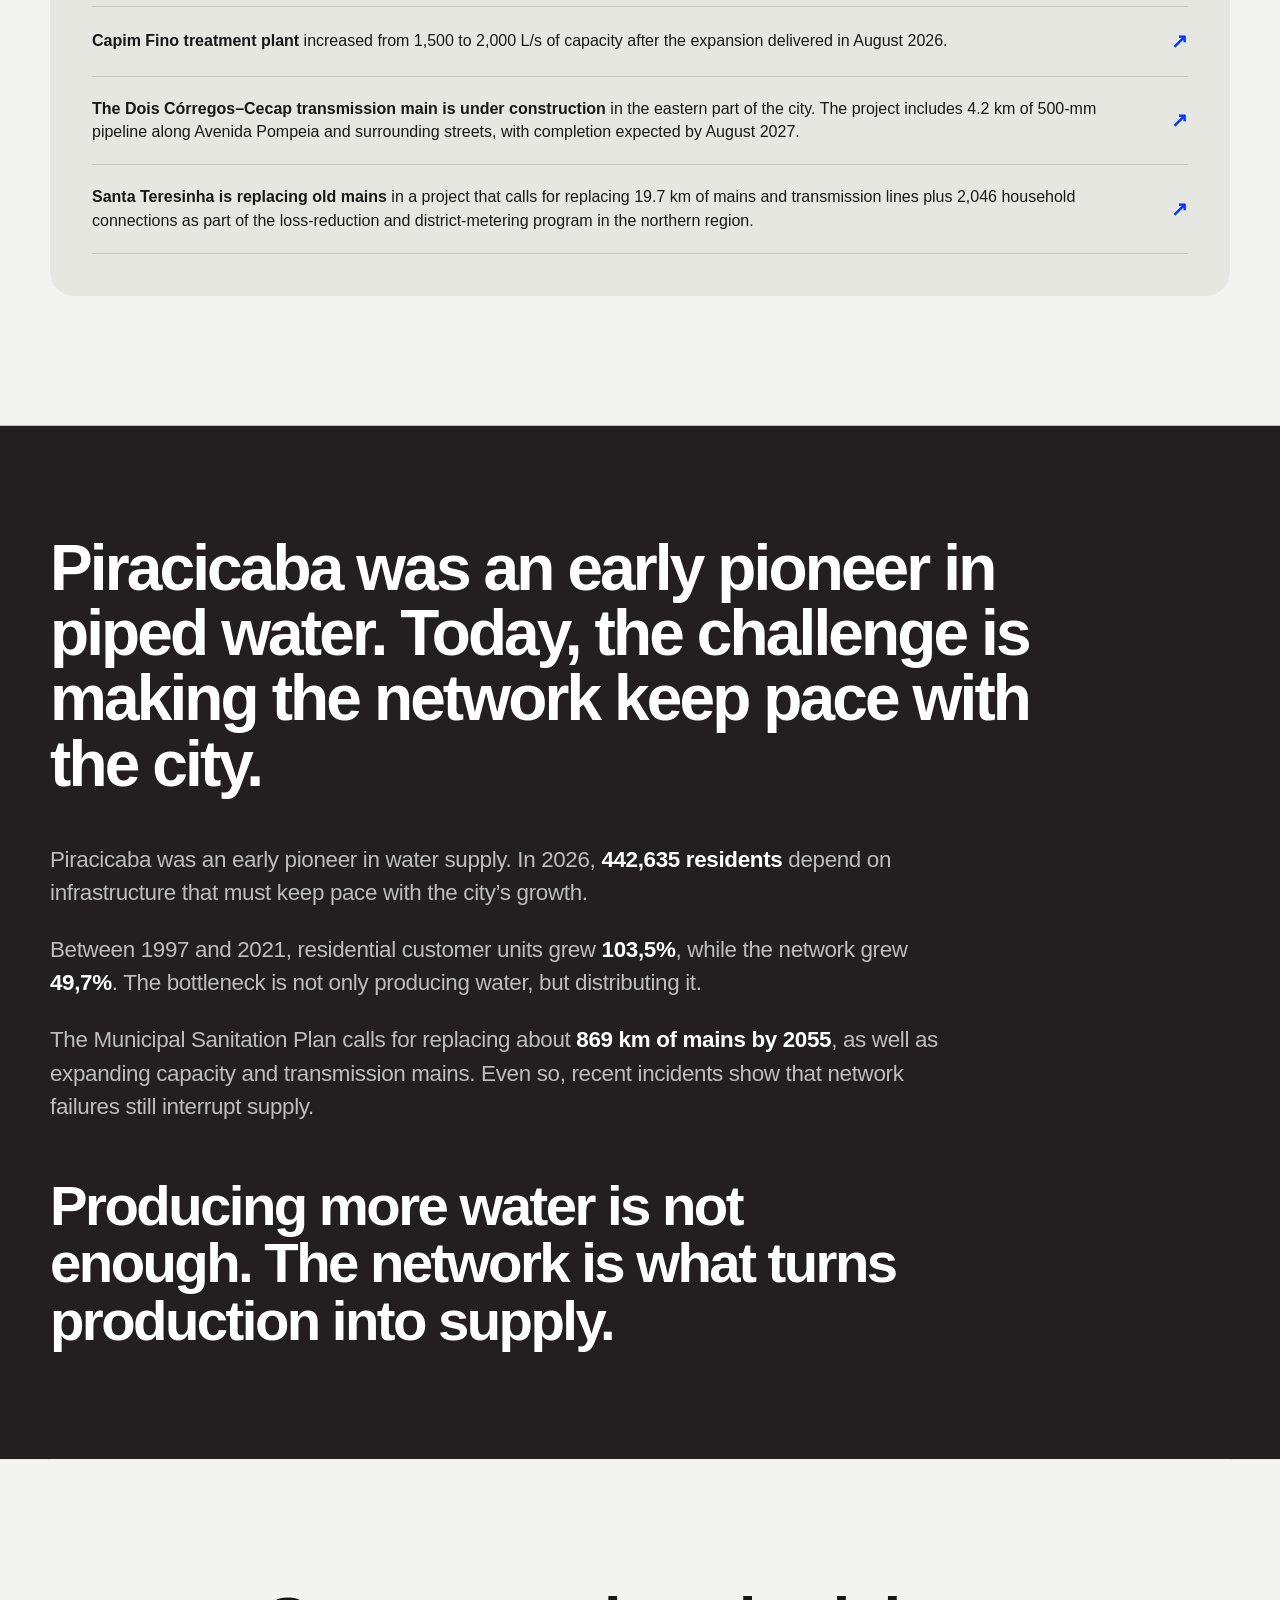
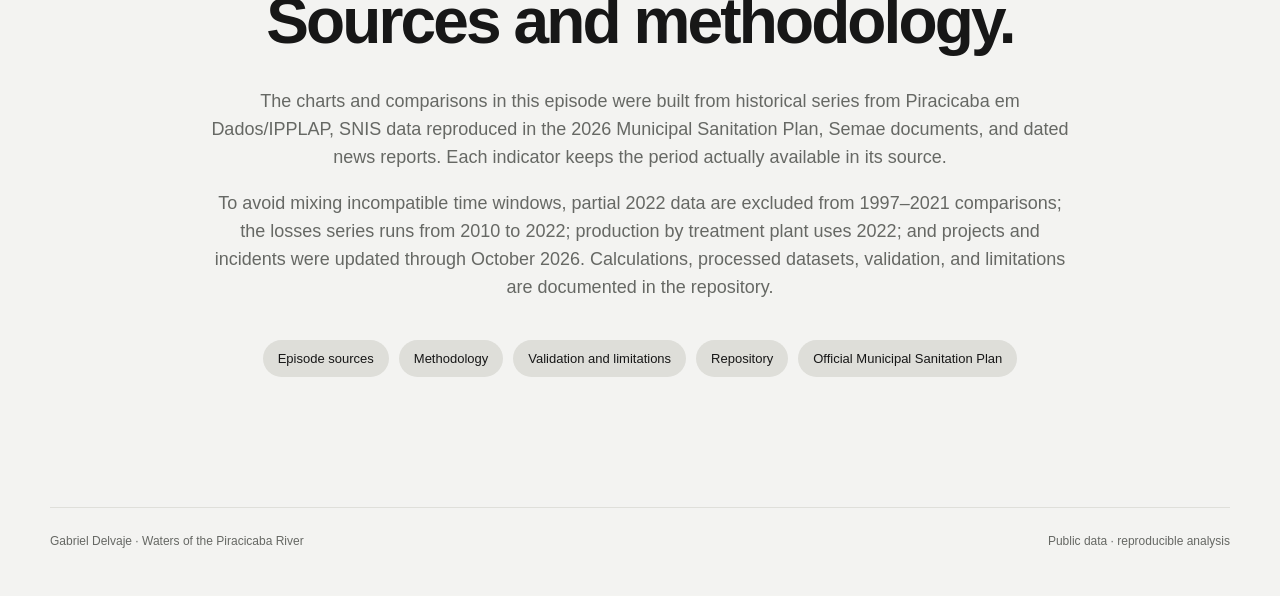
==== commit 8383b57a: "Atualiza cache do seletor de idioma" ====
--- a/episodio-1-en.html
+++ b/episodio-1-en.html
@@ -8,8 +8,8 @@
   <title>Episode 1 | Why is Piracicaba running short of water?</title>
   <link rel="icon" href="data:image/svg+xml,%3Csvg xmlns=%22http://www.w3.org/2000/svg%22 viewBox=%220 0 100 100%22%3E%3Ctext y=%22.9em%22 font-size=%2290%22%3E%F0%9F%92%A7%3C/text%3E%3C/svg%3E" />
   <link rel="preload" as="image" href="assets/site/episodes/episodio-1/hero/museu-da-agua-historico.jpg" fetchpriority="high" />
-  <link rel="stylesheet" href="assets/site/css/series.css?v=20261004-language-capsule" />
-  <link rel="stylesheet" href="assets/site/css/episodio-1.css?v=20261002-header-match" />
+  <link rel="stylesheet" href="assets/site/css/series.css?v=20261004-language-outline" />
+  <link rel="stylesheet" href="assets/site/css/episodio-1.css?v=20261004-header-center" />
 
   <link rel="stylesheet" href="assets/site/css/page-transition.css?v=20261002-return-composited" />
   <link rel="alternate" hreflang="pt-BR" href="episodio-1.html" />
--- a/assets/site/css/series.css
+++ b/assets/site/css/series.css
@@ -1908,14 +1908,17 @@
   min-width:48px!important;
   height:30px!important;
   padding:0 9px!important;
-  border:1px solid rgba(7,54,254,.20)!important;
+  border:1px solid rgba(35,31,32,.42)!important;
   border-radius:999px!important;
-  background:rgba(7,54,254,.065)!important;
-  color:#0736FE!important;
+  background:transparent!important;
+  color:#231F20!important;
   box-shadow:none!important;
   backdrop-filter:none!important;
   -webkit-backdrop-filter:none!important;
   font-size:11px!important;
+}
+.site-header > .episode-header-meta .language-menu-header summary::after{
+  border-color:#231F20!important;
 }
 .site-header > .episode-header-meta .language-menu-header .language-menu-popover{
   right:0!important;
--- a/assets/site/css/episodio-1.css
+++ b/assets/site/css/episodio-1.css
@@ -5186,3 +5186,24 @@
     font-size:12px!important;
   }
 }
+
+
+/* 2026-10-04 — centralização vertical do cabeçalho do episódio 1 */
+@media(min-width:851px){
+  body > .site-header{
+    height:68px!important;
+    min-height:68px!important;
+    padding-top:0!important;
+    padding-bottom:0!important;
+    align-items:center!important;
+  }
+  body > .site-header > .episode-header-meta{
+    height:68px!important;
+    align-items:center!important;
+    align-self:center!important;
+  }
+  body > .site-header > .episode-header-meta .series-title,
+  body > .site-header > .episode-header-meta .language-menu-header{
+    align-self:center!important;
+  }
+}
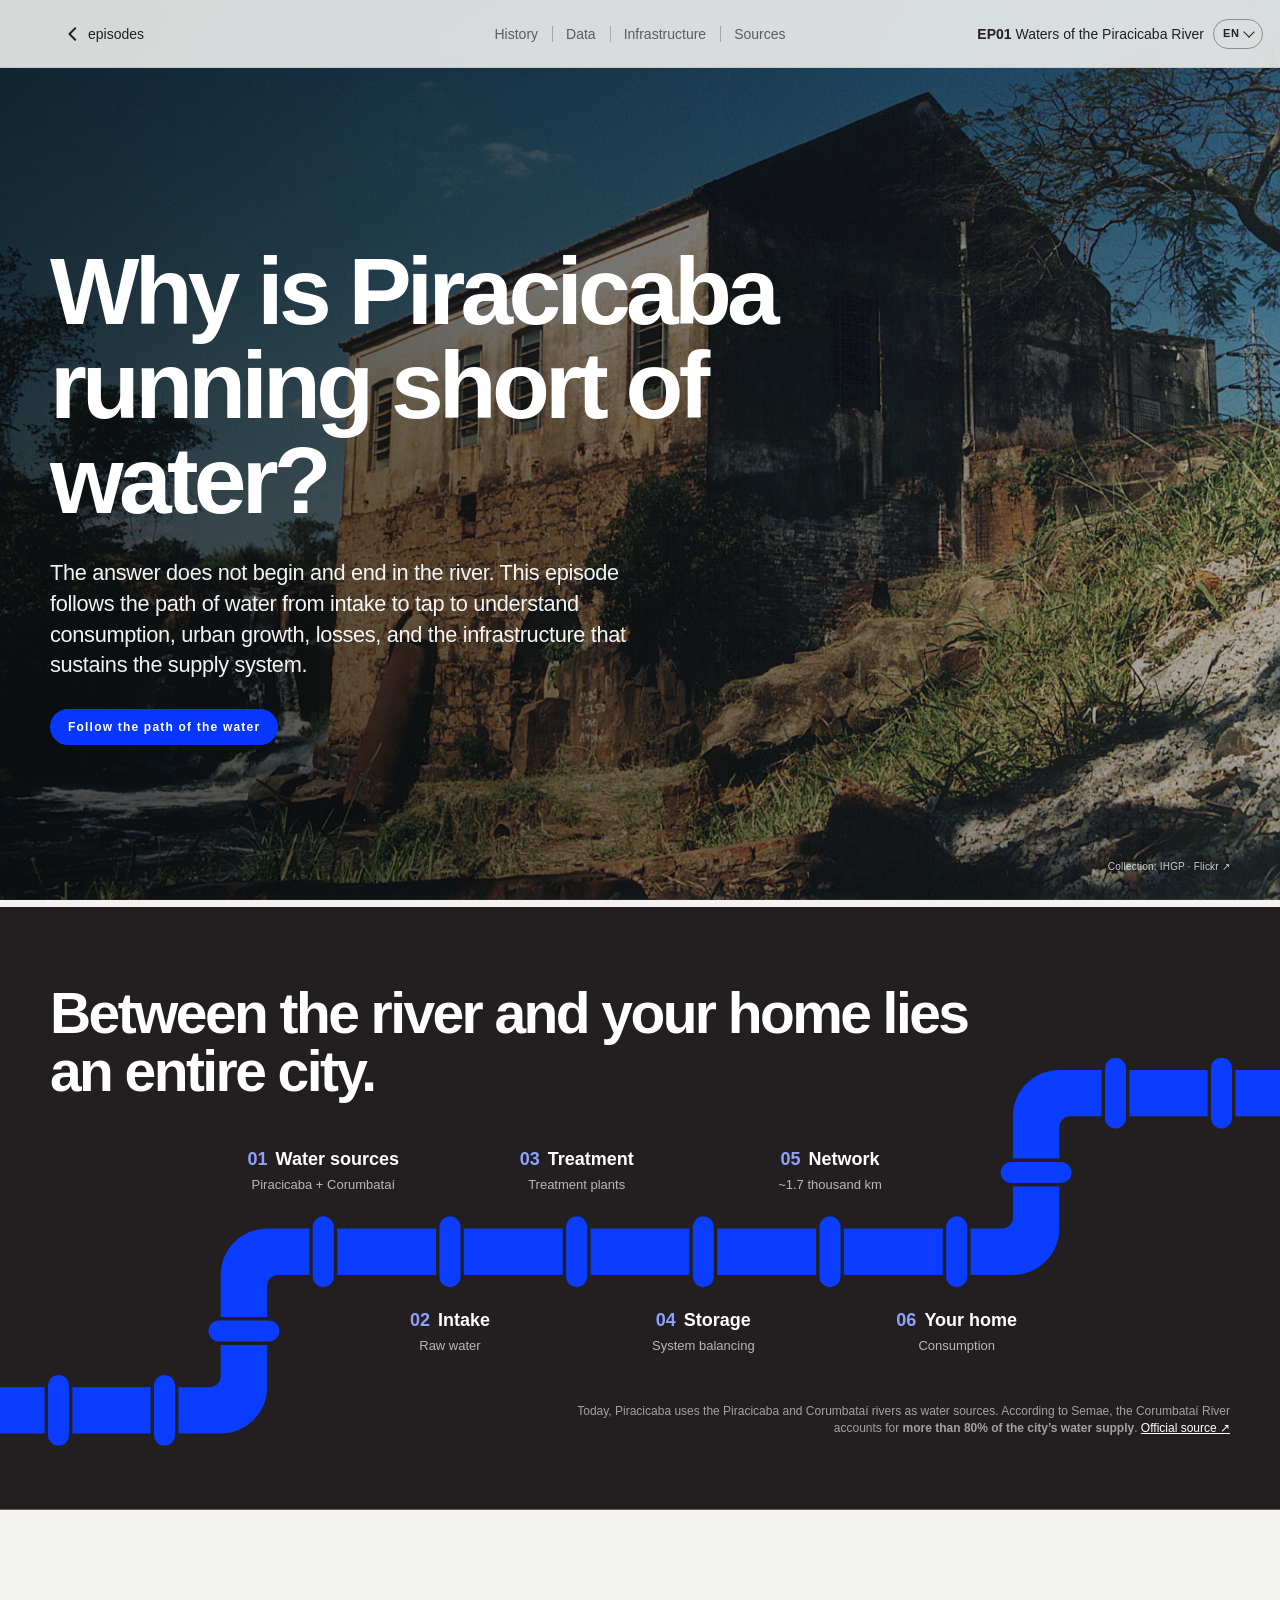
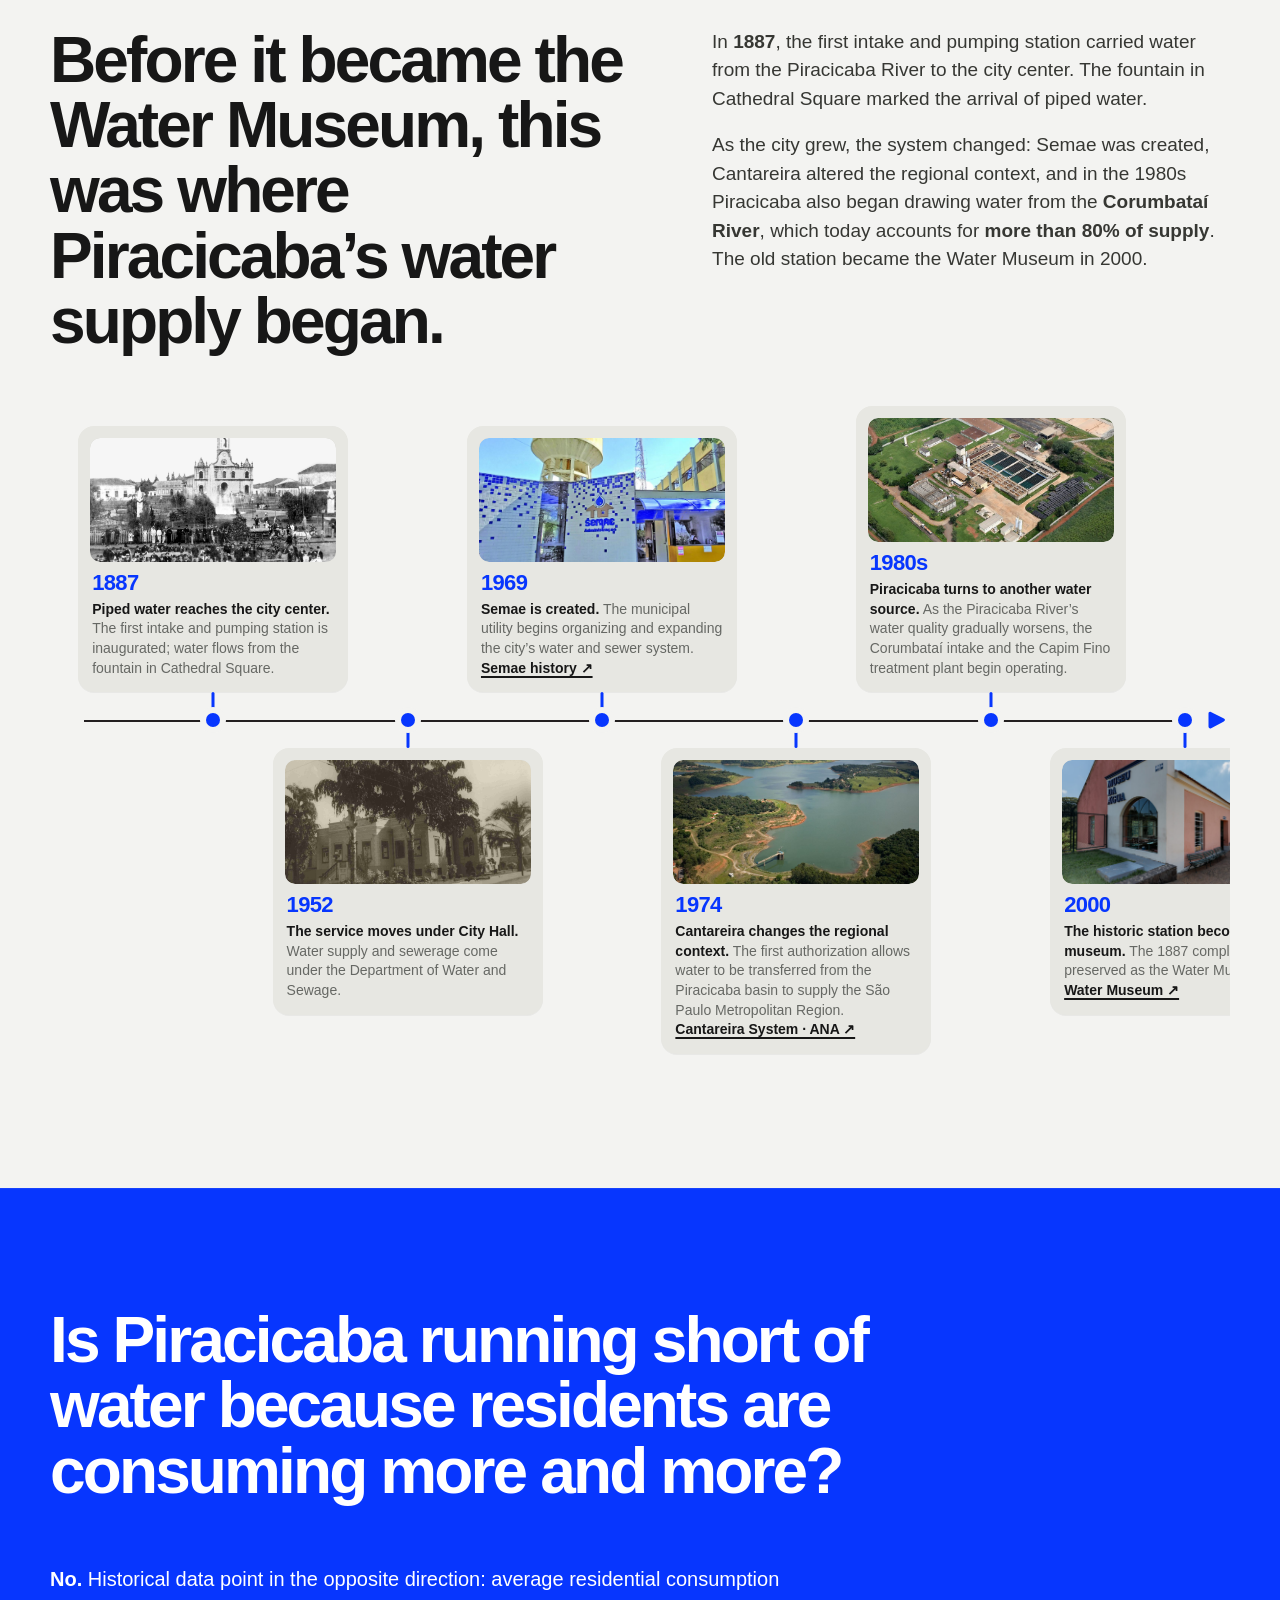
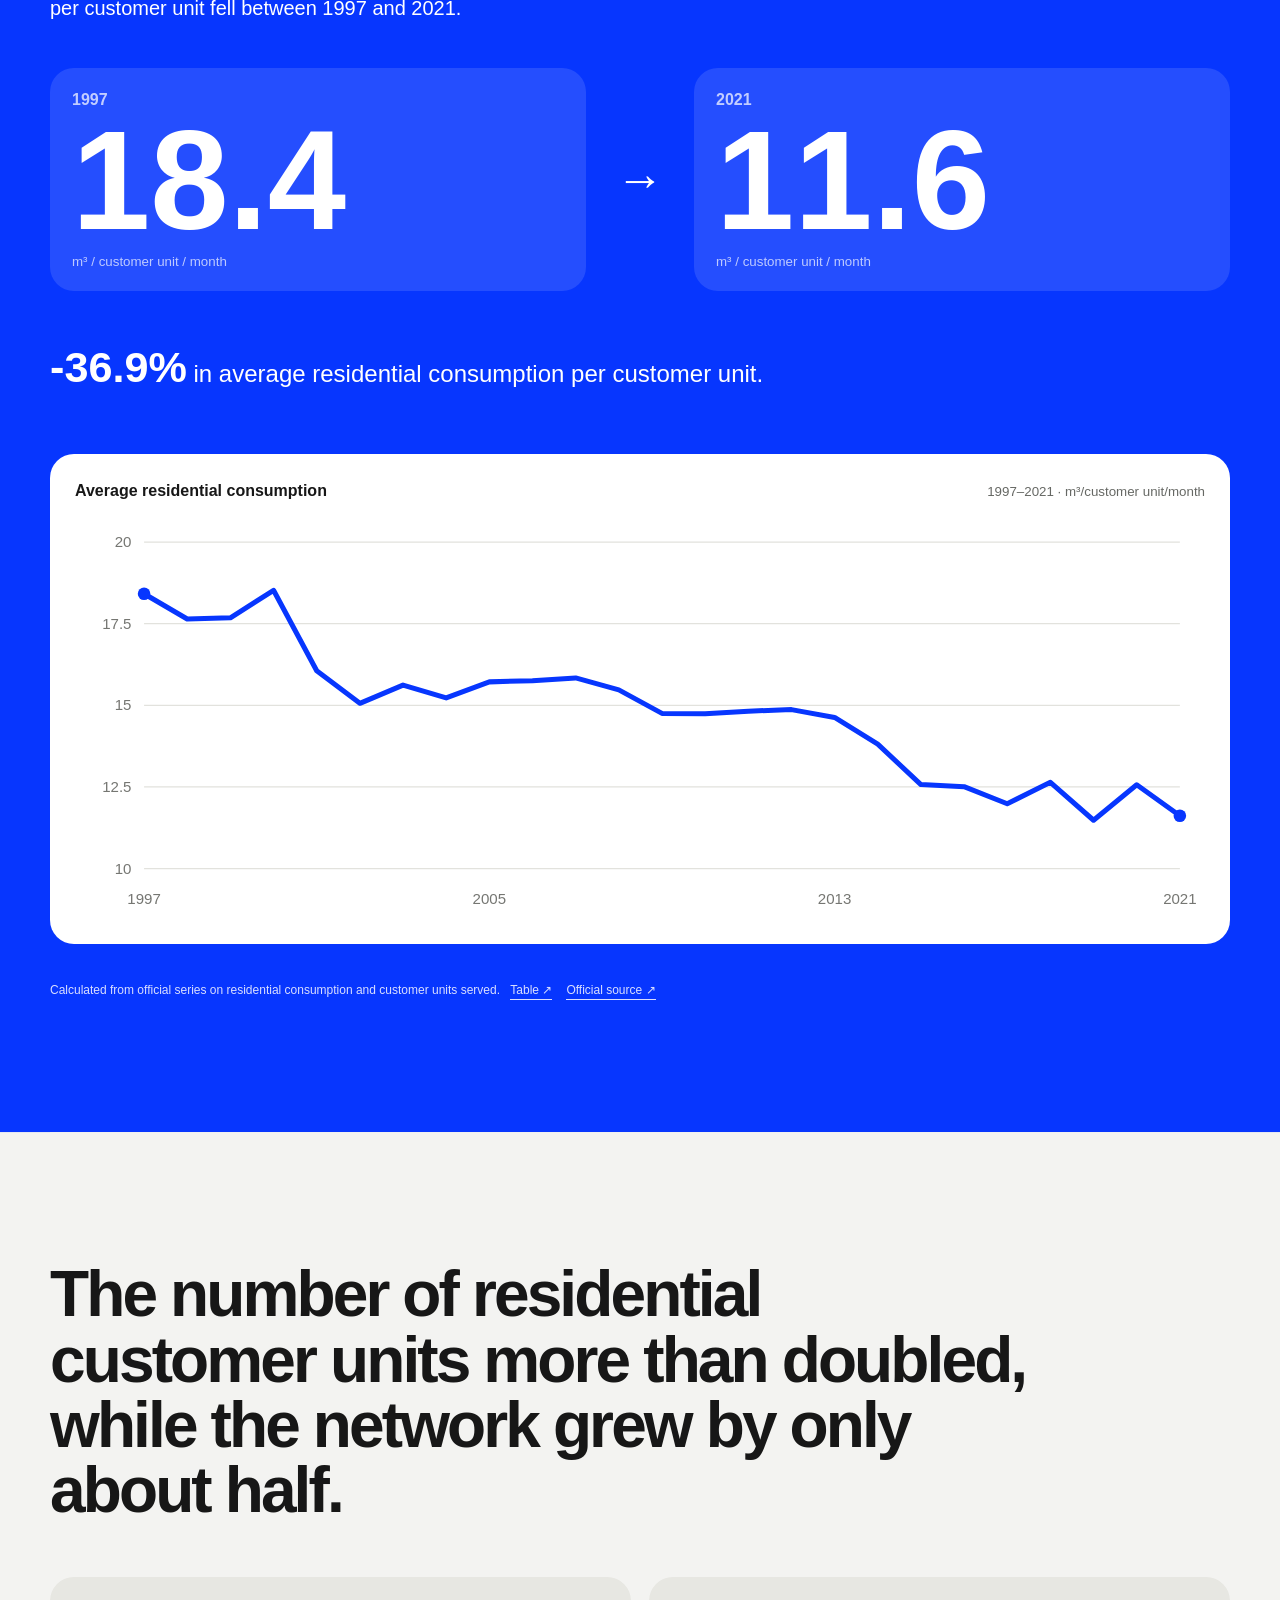
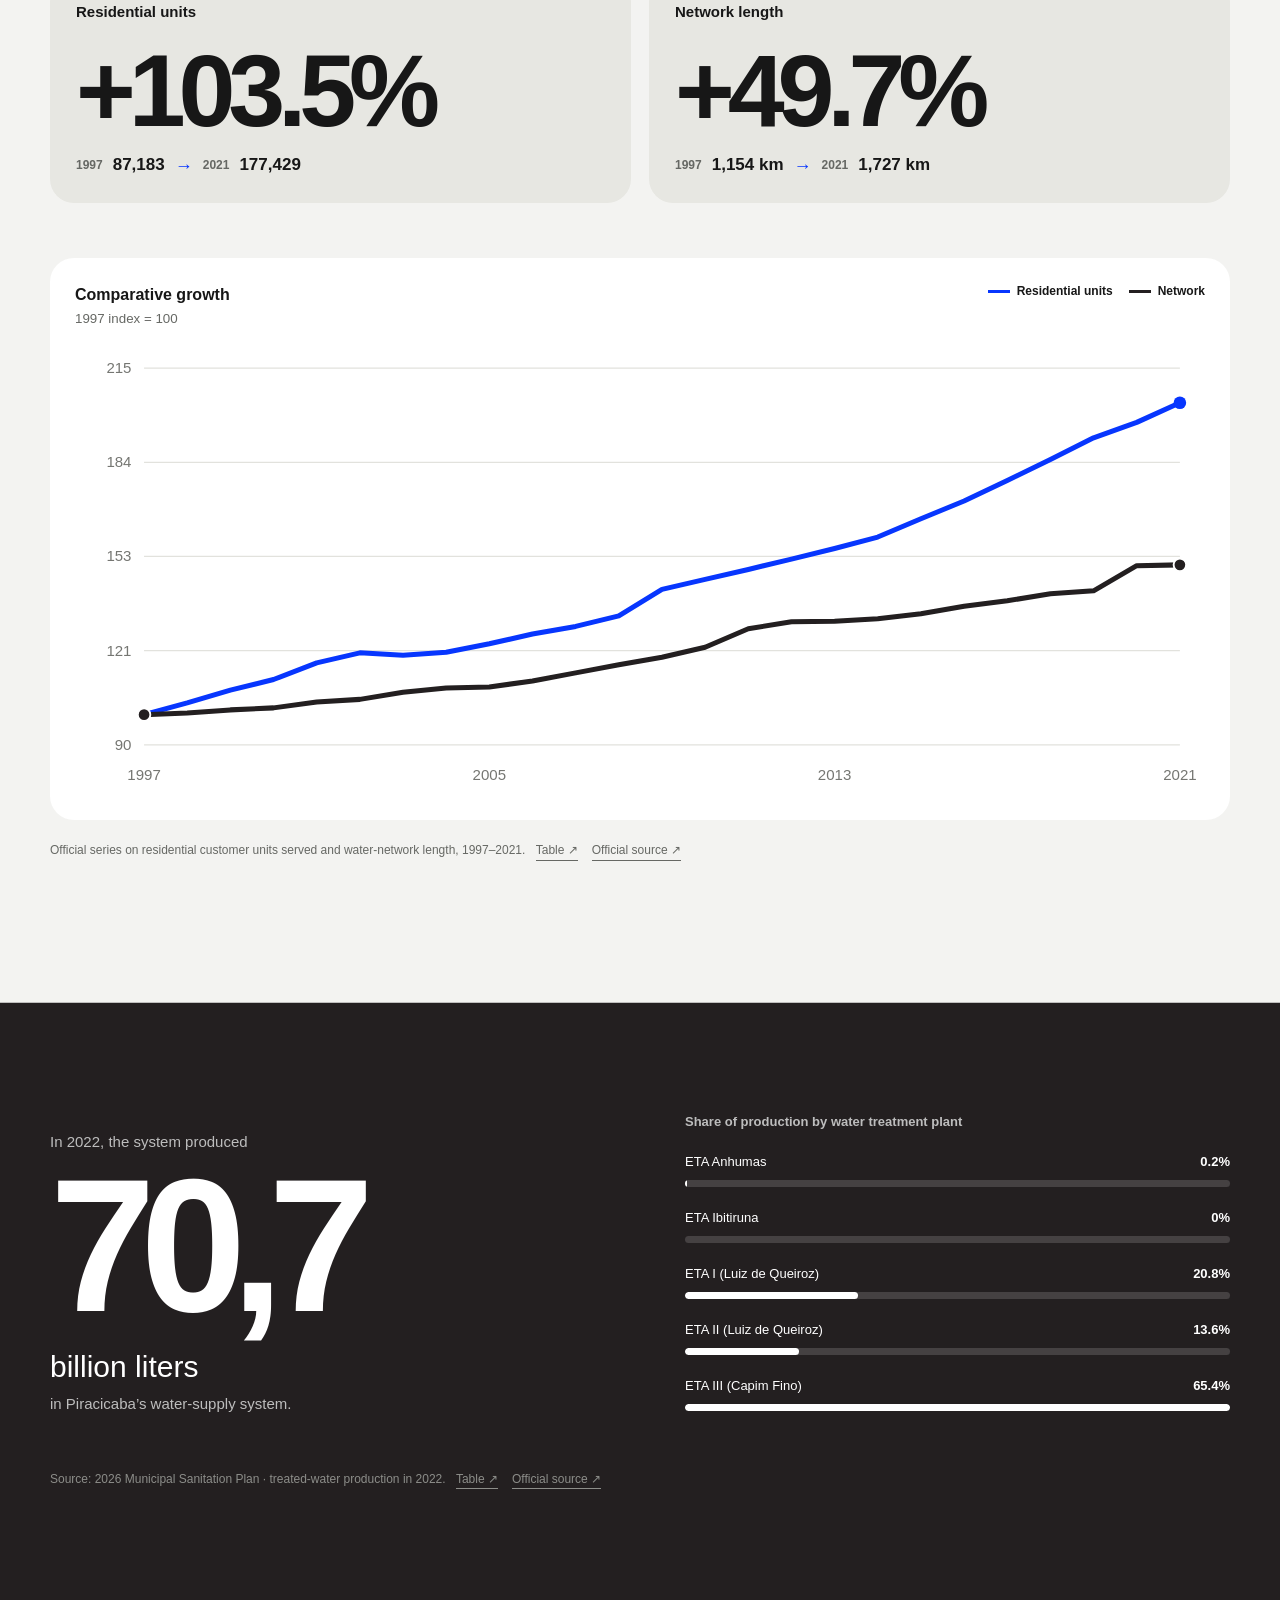
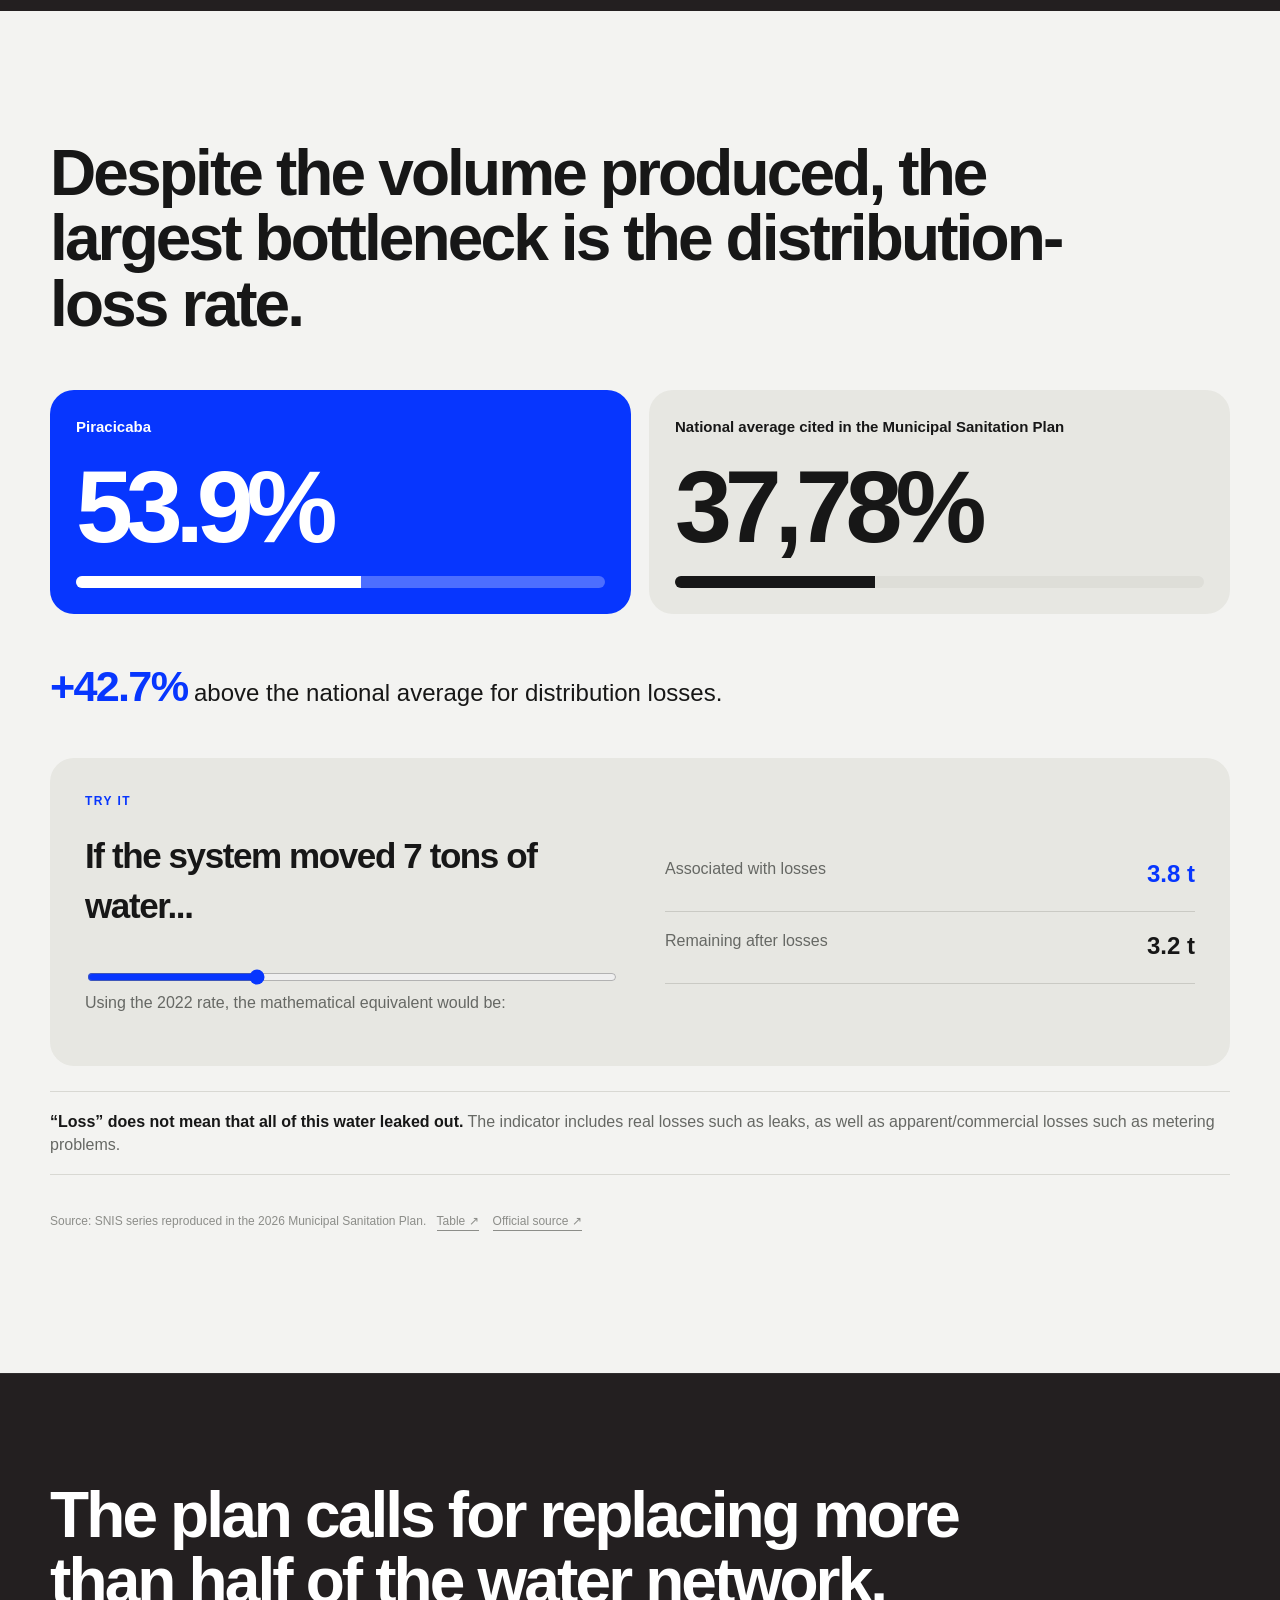
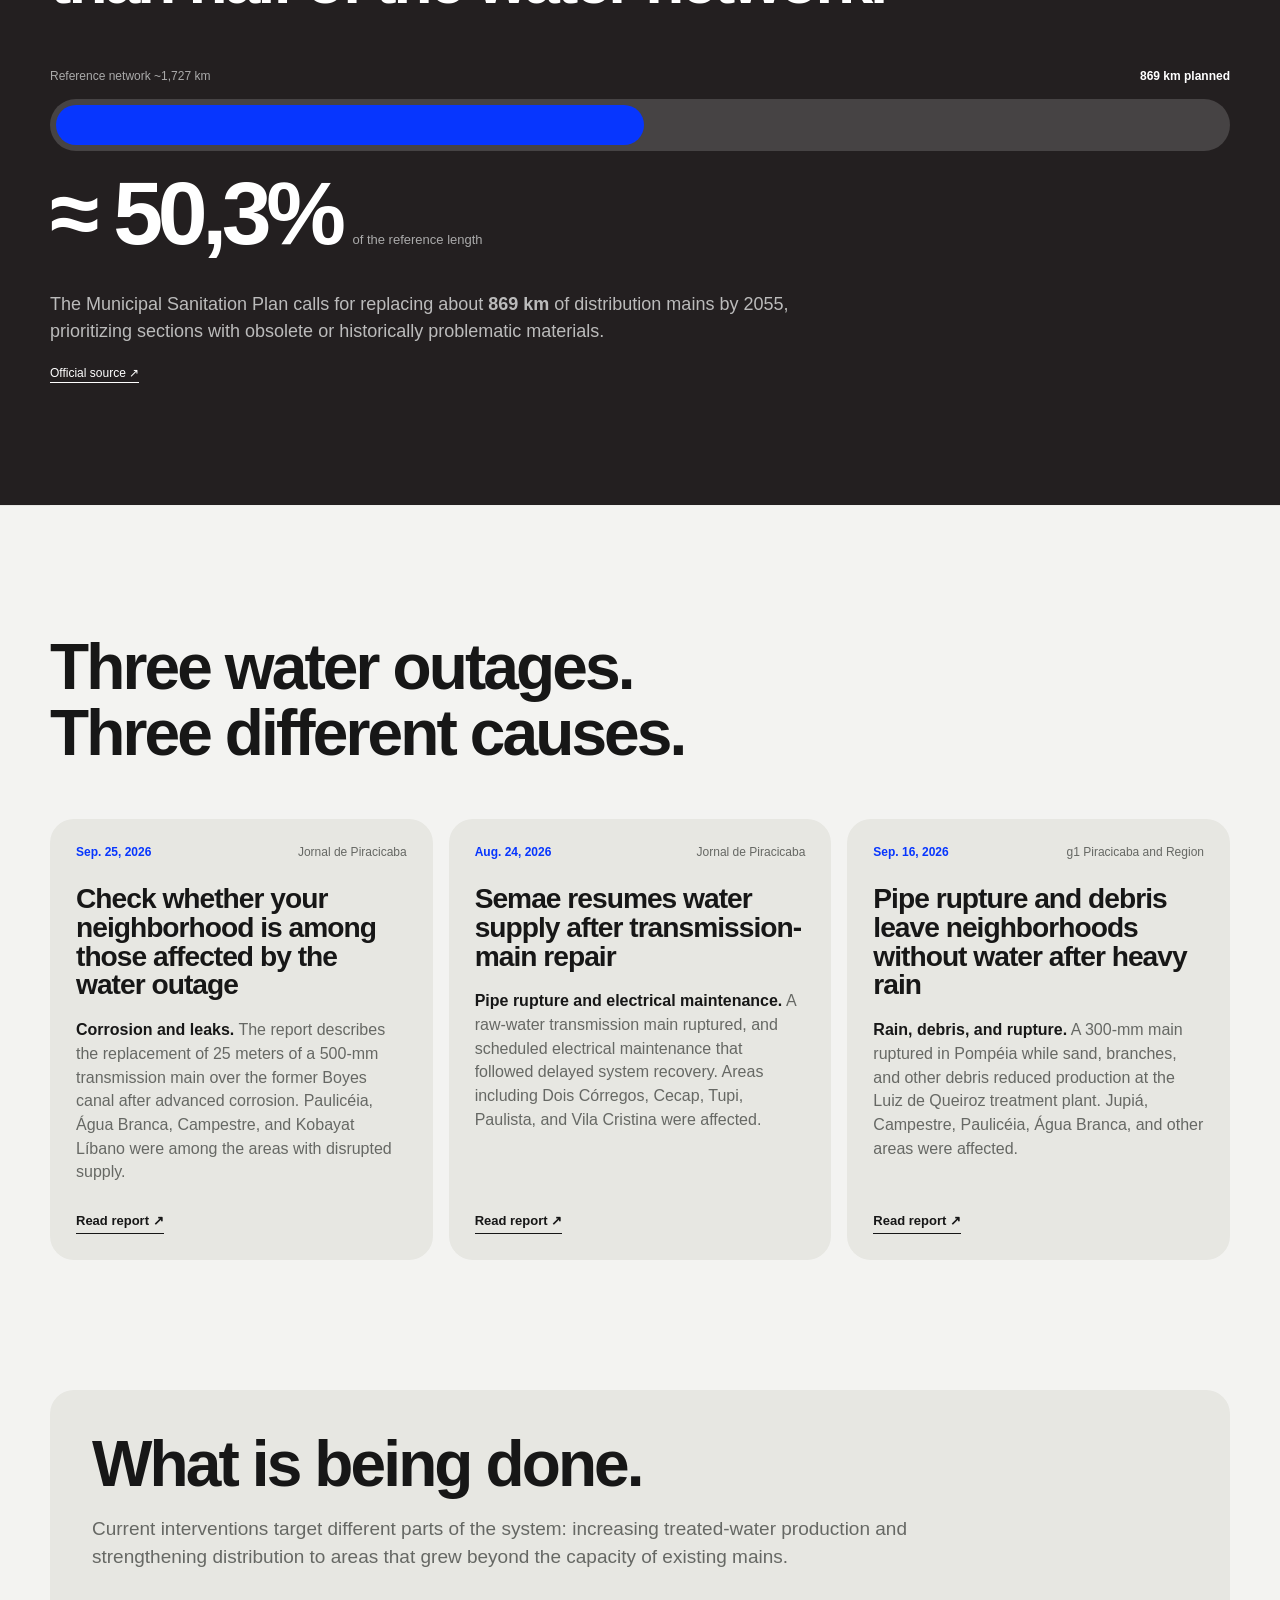
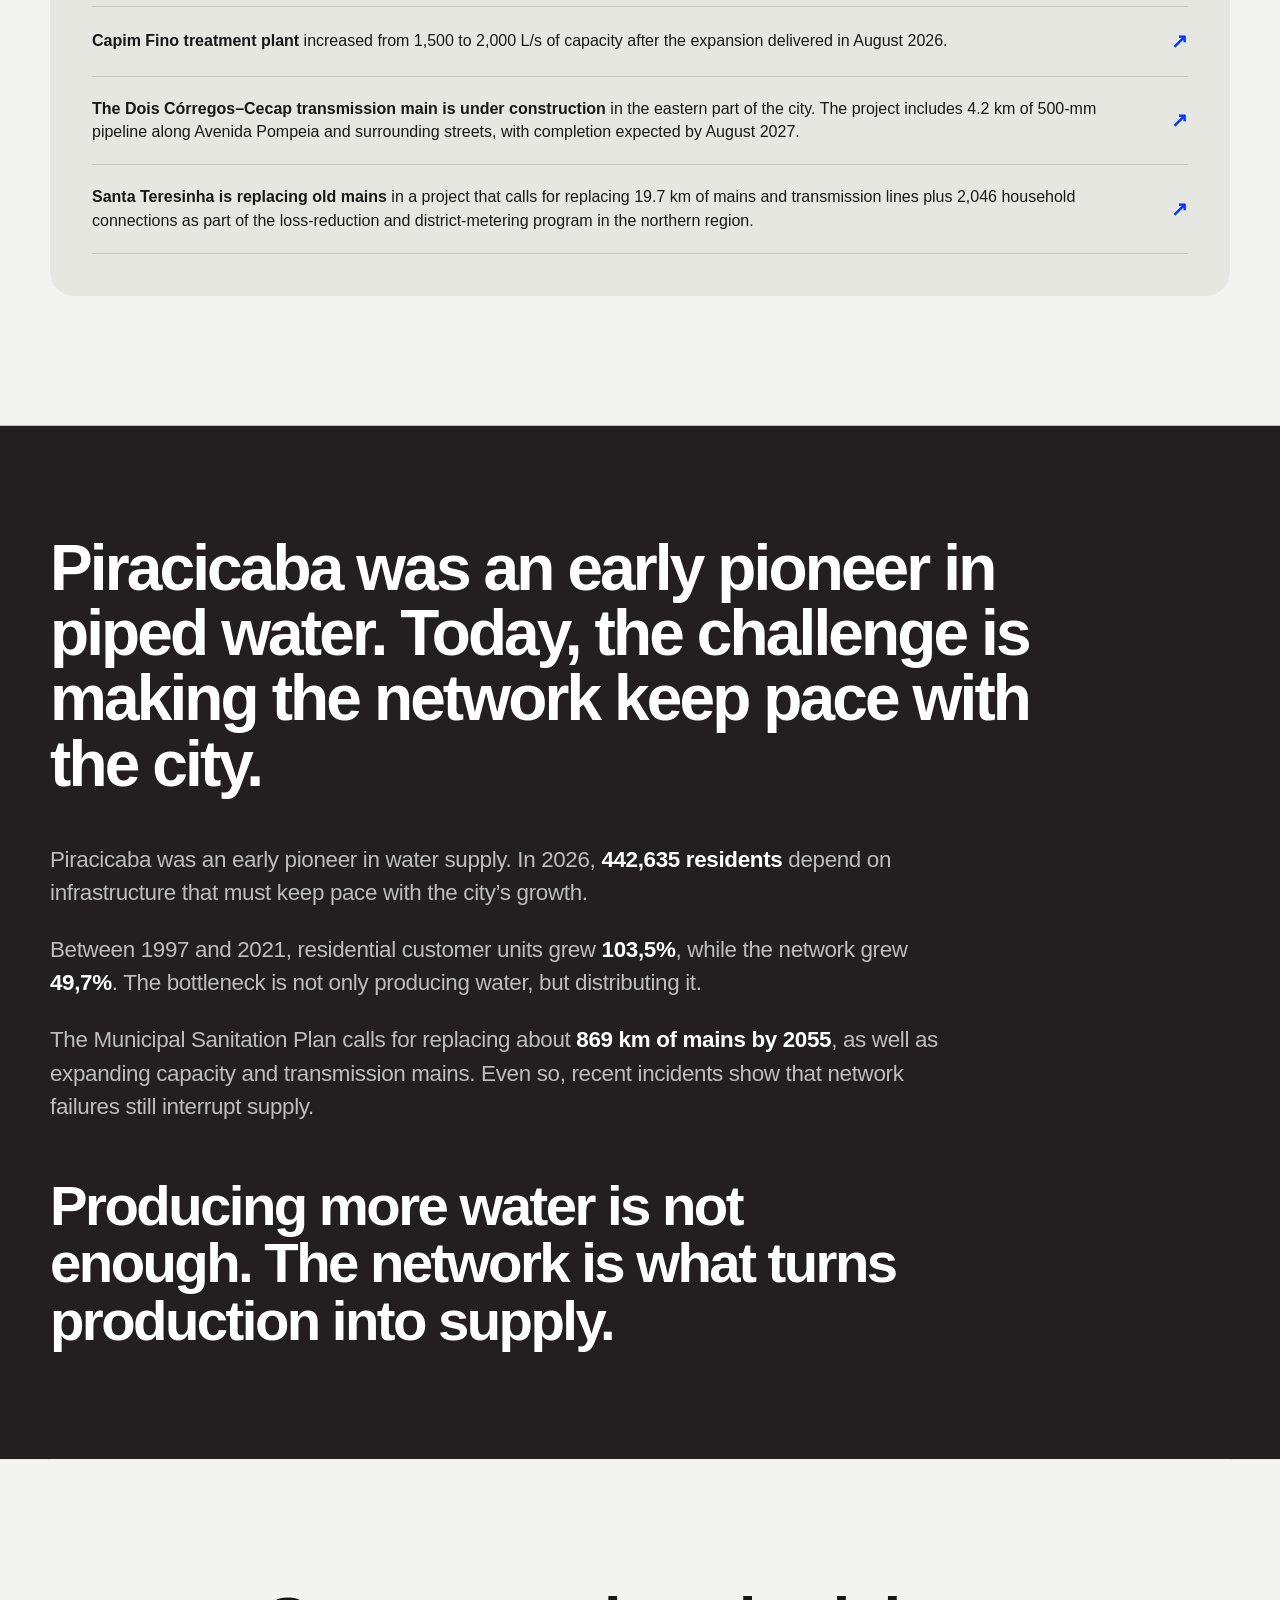
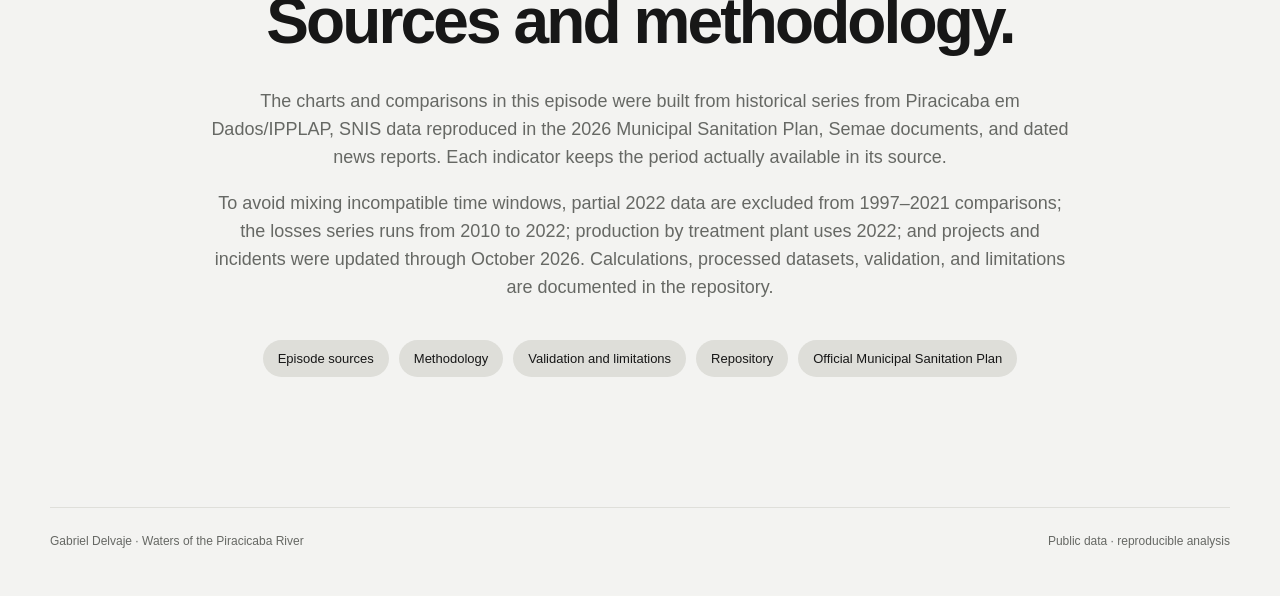
==== commit 72746c83: "Atualiza alinhamento do seletor de idioma" ====
--- a/episodio-1-en.html
+++ b/episodio-1-en.html
@@ -8,7 +8,7 @@
   <title>Episode 1 | Why is Piracicaba running short of water?</title>
   <link rel="icon" href="data:image/svg+xml,%3Csvg xmlns=%22http://www.w3.org/2000/svg%22 viewBox=%220 0 100 100%22%3E%3Ctext y=%22.9em%22 font-size=%2290%22%3E%F0%9F%92%A7%3C/text%3E%3C/svg%3E" />
   <link rel="preload" as="image" href="assets/site/episodes/episodio-1/hero/museu-da-agua-historico.jpg" fetchpriority="high" />
-  <link rel="stylesheet" href="assets/site/css/series.css?v=20261004-language-outline" />
+  <link rel="stylesheet" href="assets/site/css/series.css?v=20261004-language-margin" />
   <link rel="stylesheet" href="assets/site/css/episodio-1.css?v=20261004-header-center" />
 
   <link rel="stylesheet" href="assets/site/css/page-transition.css?v=20261002-return-composited" />
--- a/assets/site/css/series.css
+++ b/assets/site/css/series.css
@@ -2010,3 +2010,42 @@
     font-size:11px!important;
   }
 }
+
+
+/* 2026-10-04 — título alinhado à margem editorial; apenas idioma fica fora */
+@media(min-width:1100px){
+  .episode-page .site-header > .episode-header-meta{
+    right:max(76px,calc((100vw - 1220px)/2))!important;
+    gap:0!important;
+  }
+
+  body:not(.episode-page) > .site-header > .episode-header-meta{
+    right:max(76px,calc((100vw - 1180px)/2))!important;
+    gap:0!important;
+  }
+
+  .site-header > .episode-header-meta .language-menu-header{
+    position:absolute!important;
+    left:calc(100% + 9px)!important;
+    right:auto!important;
+    top:50%!important;
+    transform:translateY(-50%)!important;
+  }
+
+  .site-header > .episode-header-meta .language-menu-header .language-menu-popover{
+    left:auto!important;
+    right:0!important;
+  }
+}
+
+@media(min-width:1372px){
+  .episode-page .site-header > .episode-header-meta{
+    right:calc((100vw - 1220px)/2)!important;
+  }
+}
+
+@media(min-width:1332px){
+  body:not(.episode-page) > .site-header > .episode-header-meta{
+    right:calc((100vw - 1180px)/2)!important;
+  }
+}
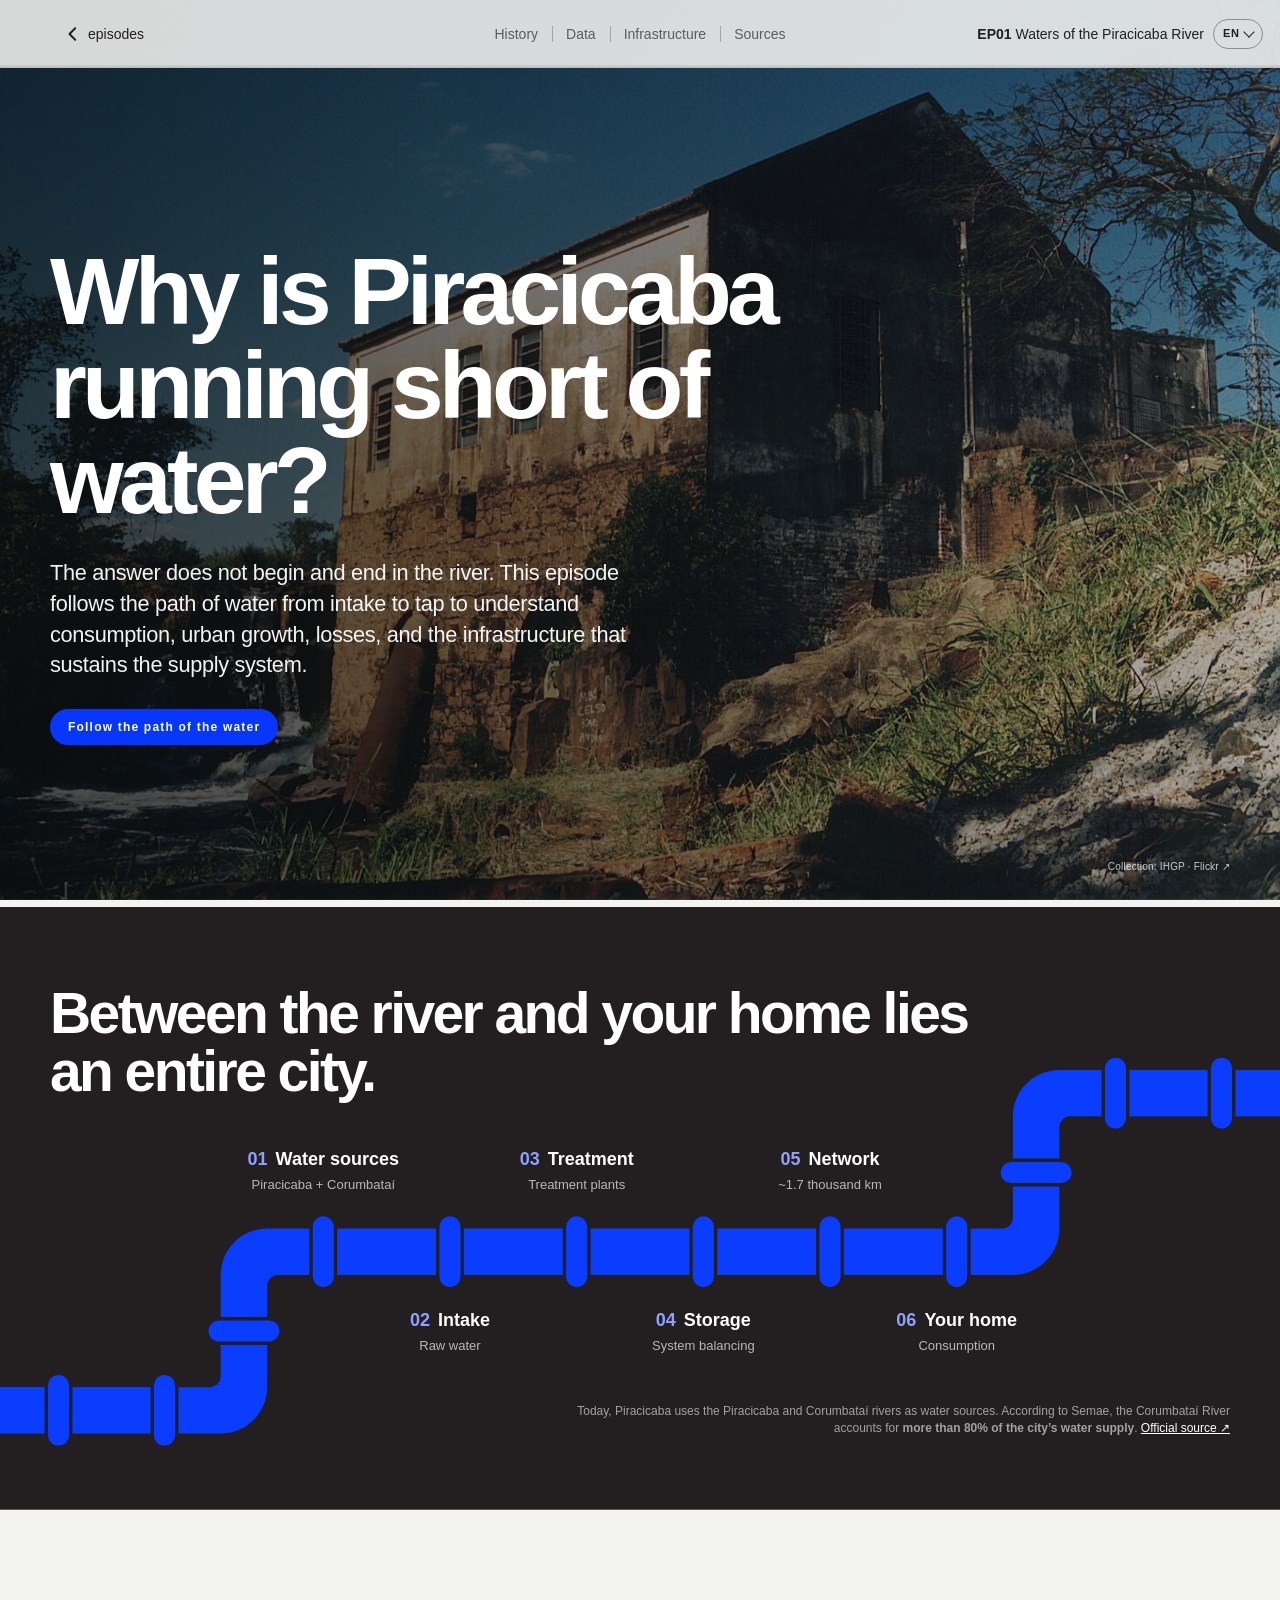
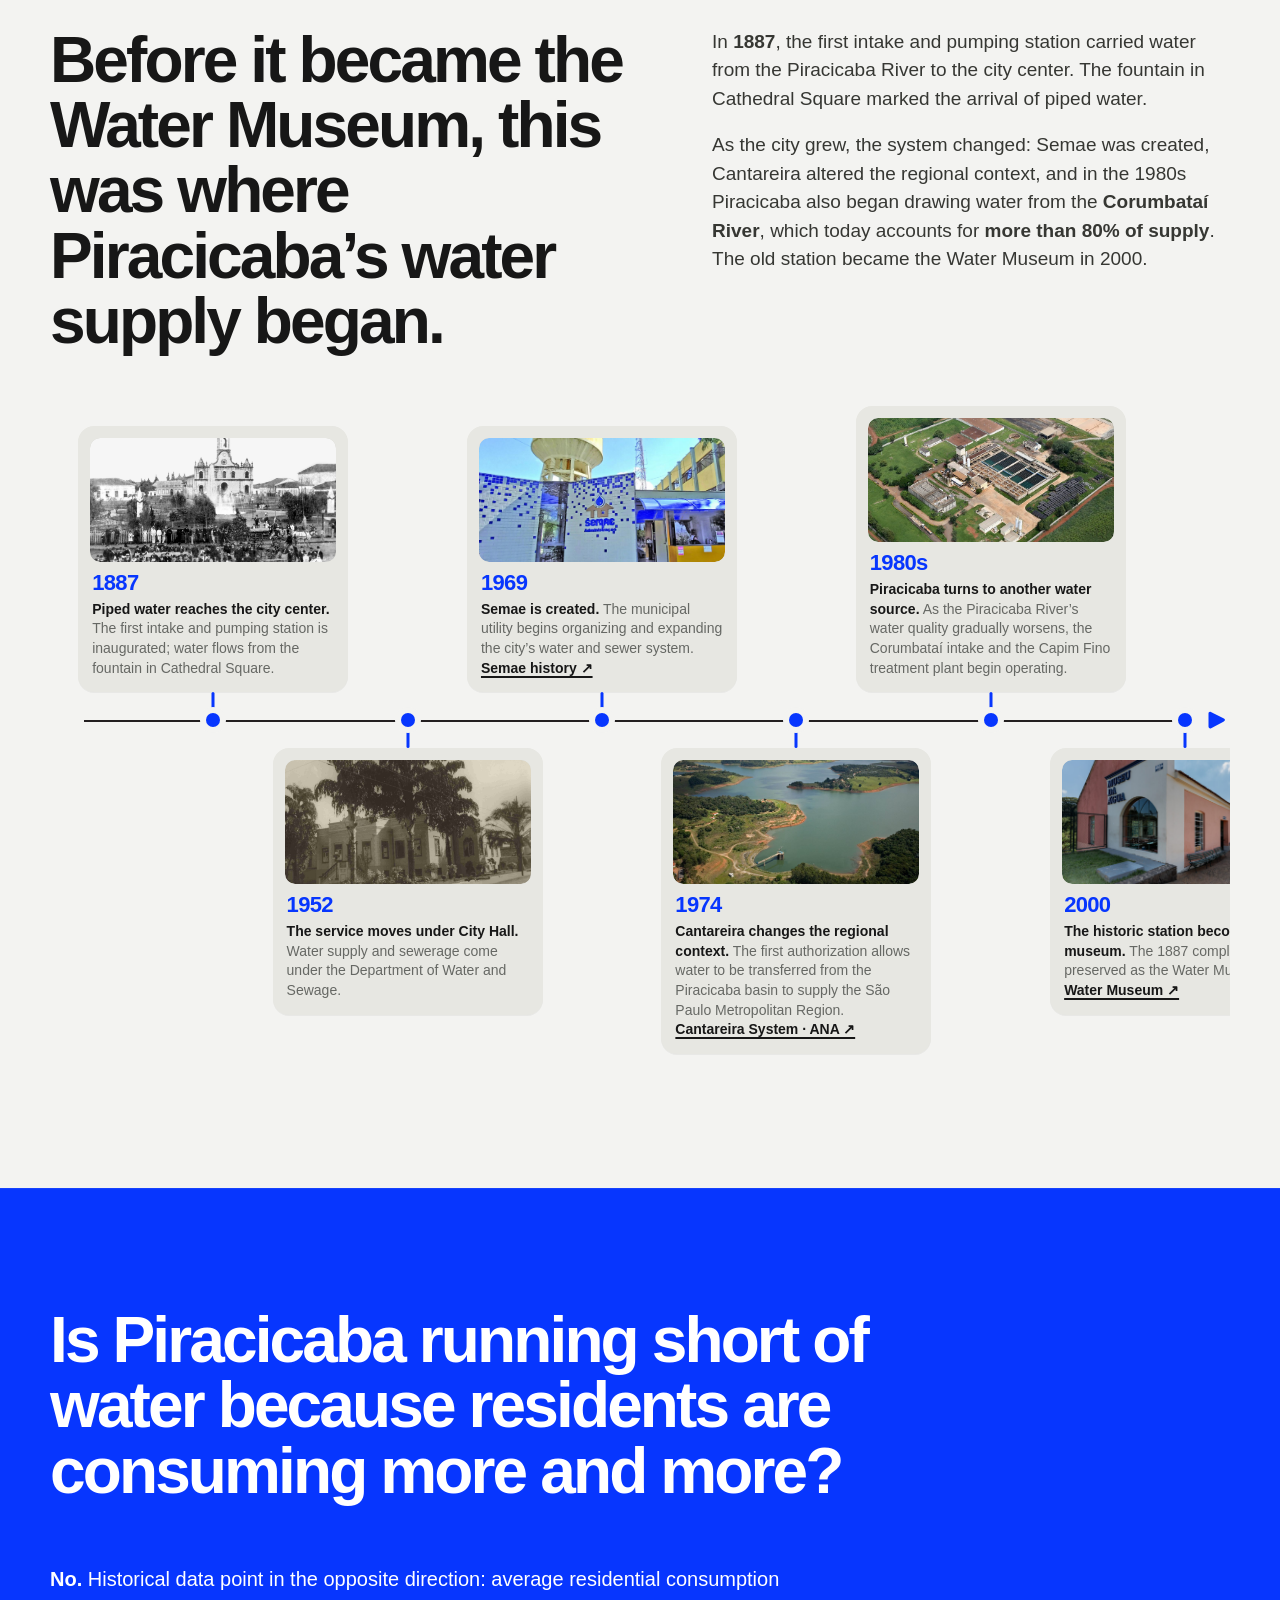
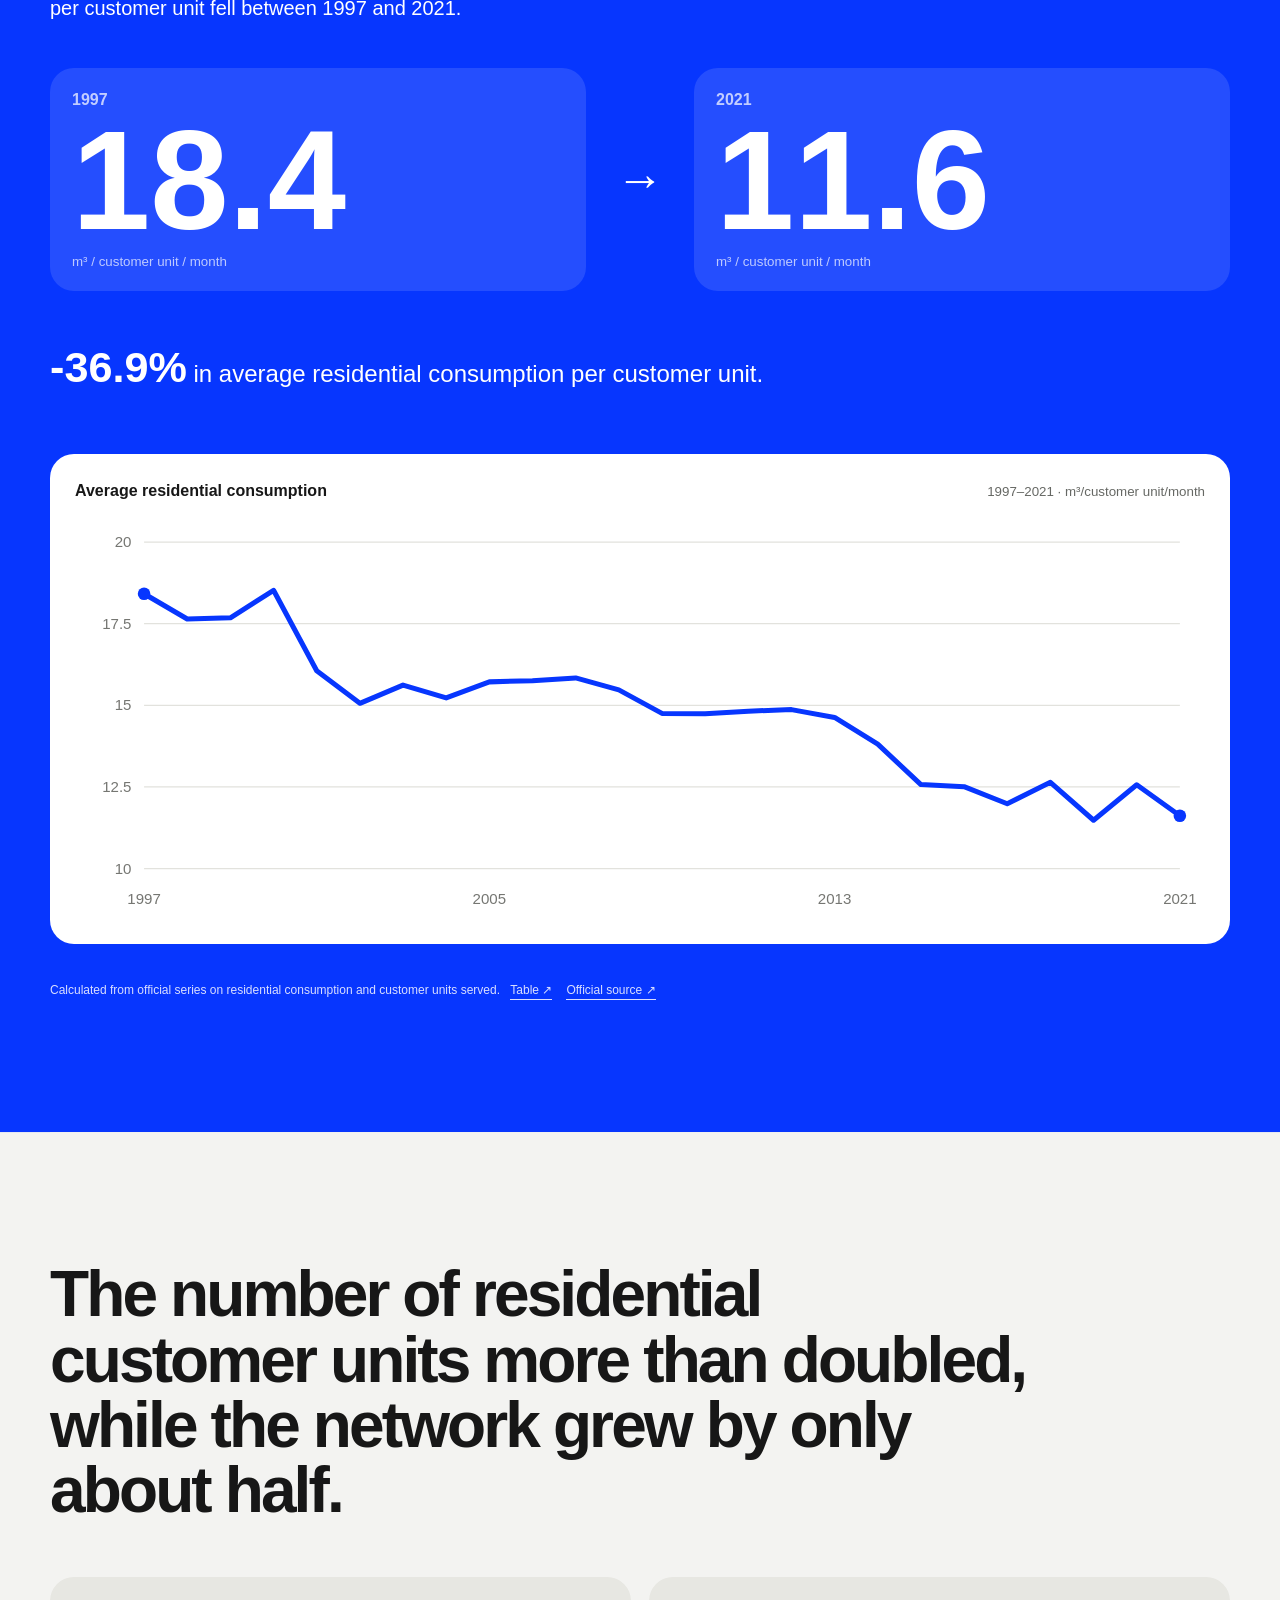
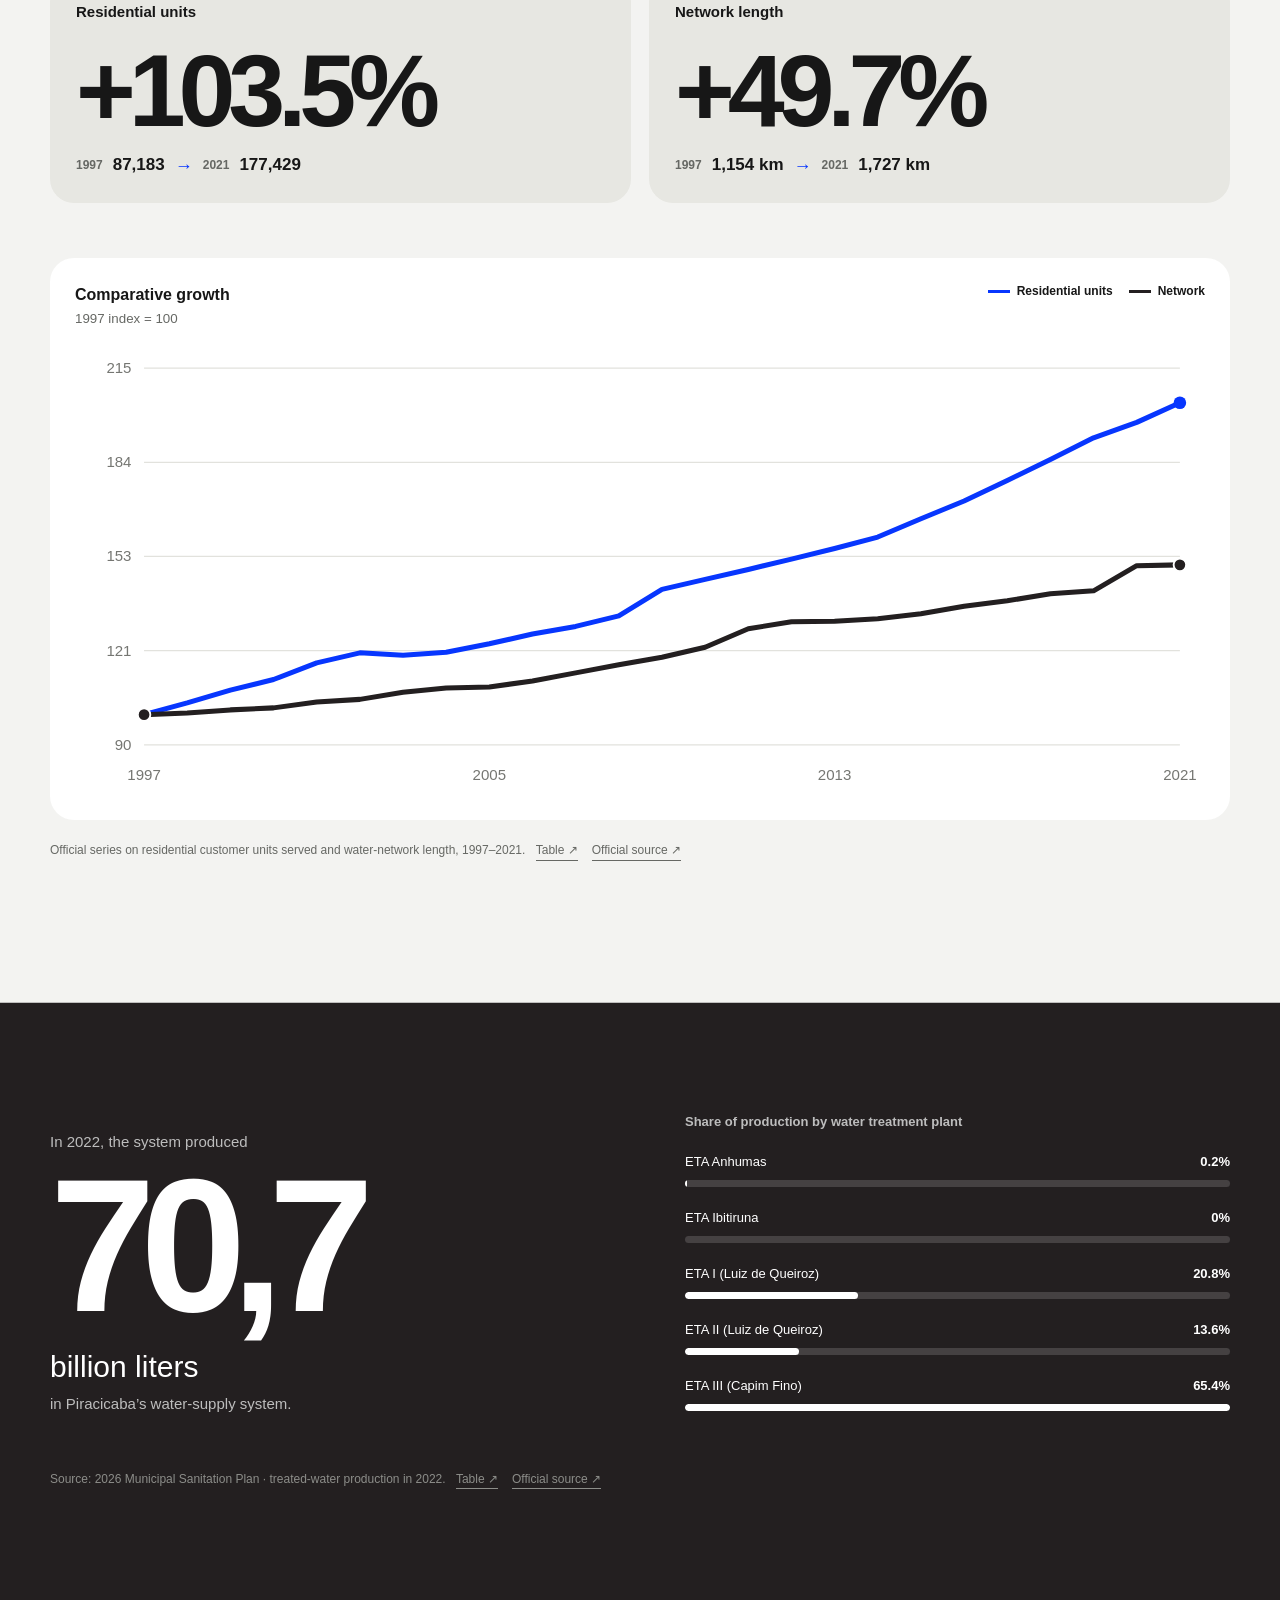
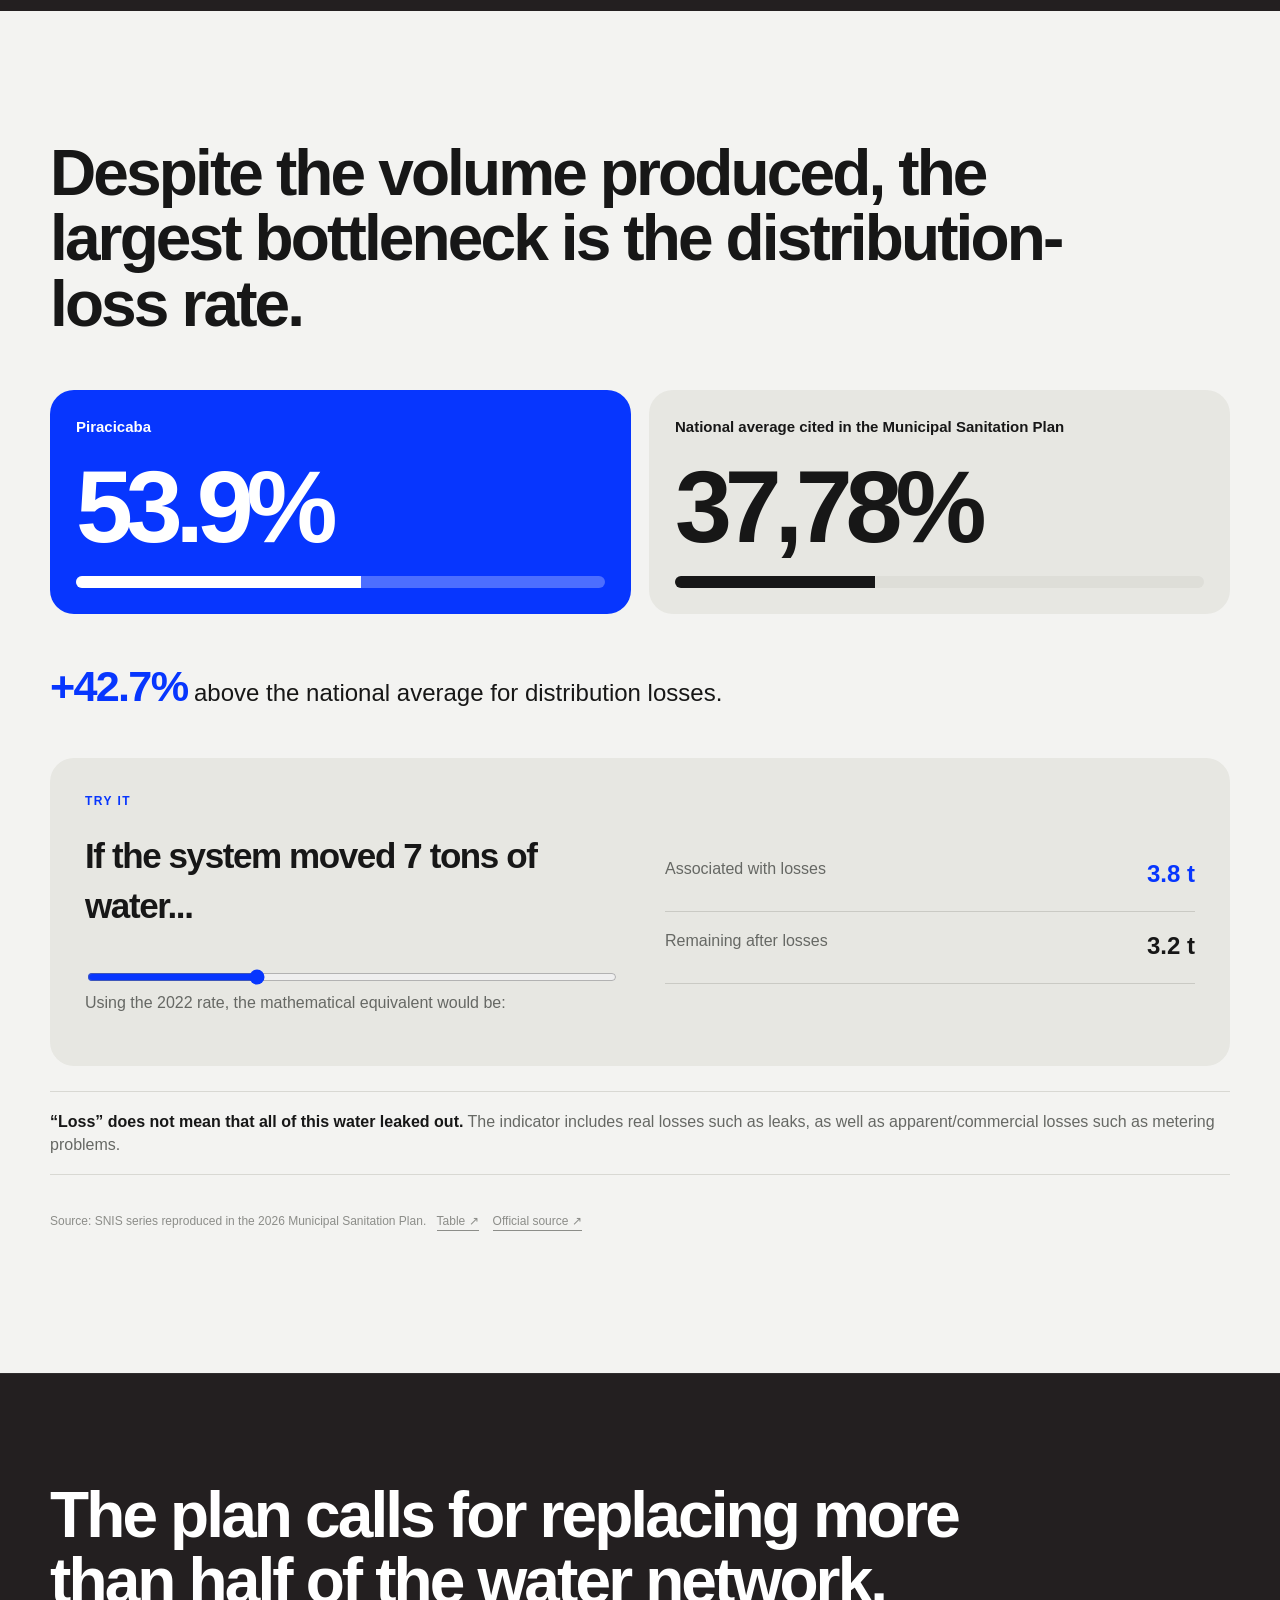
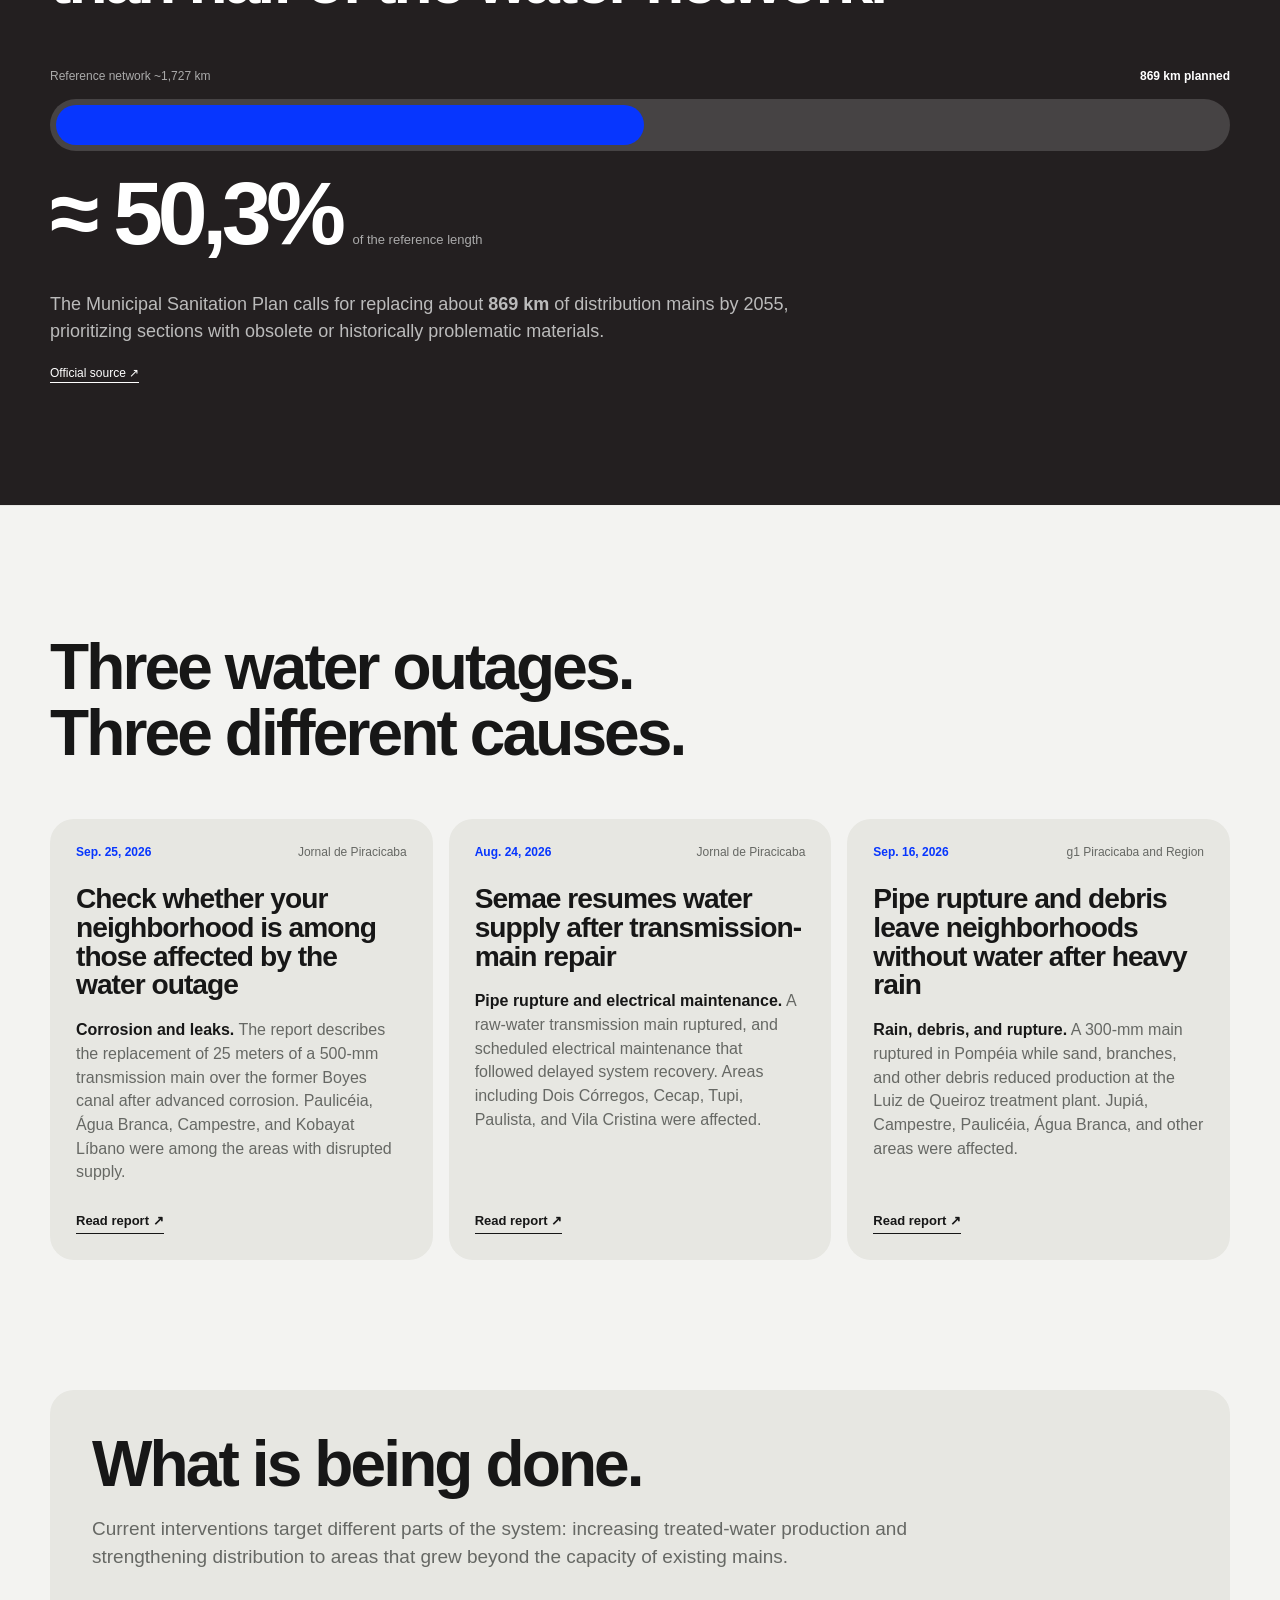
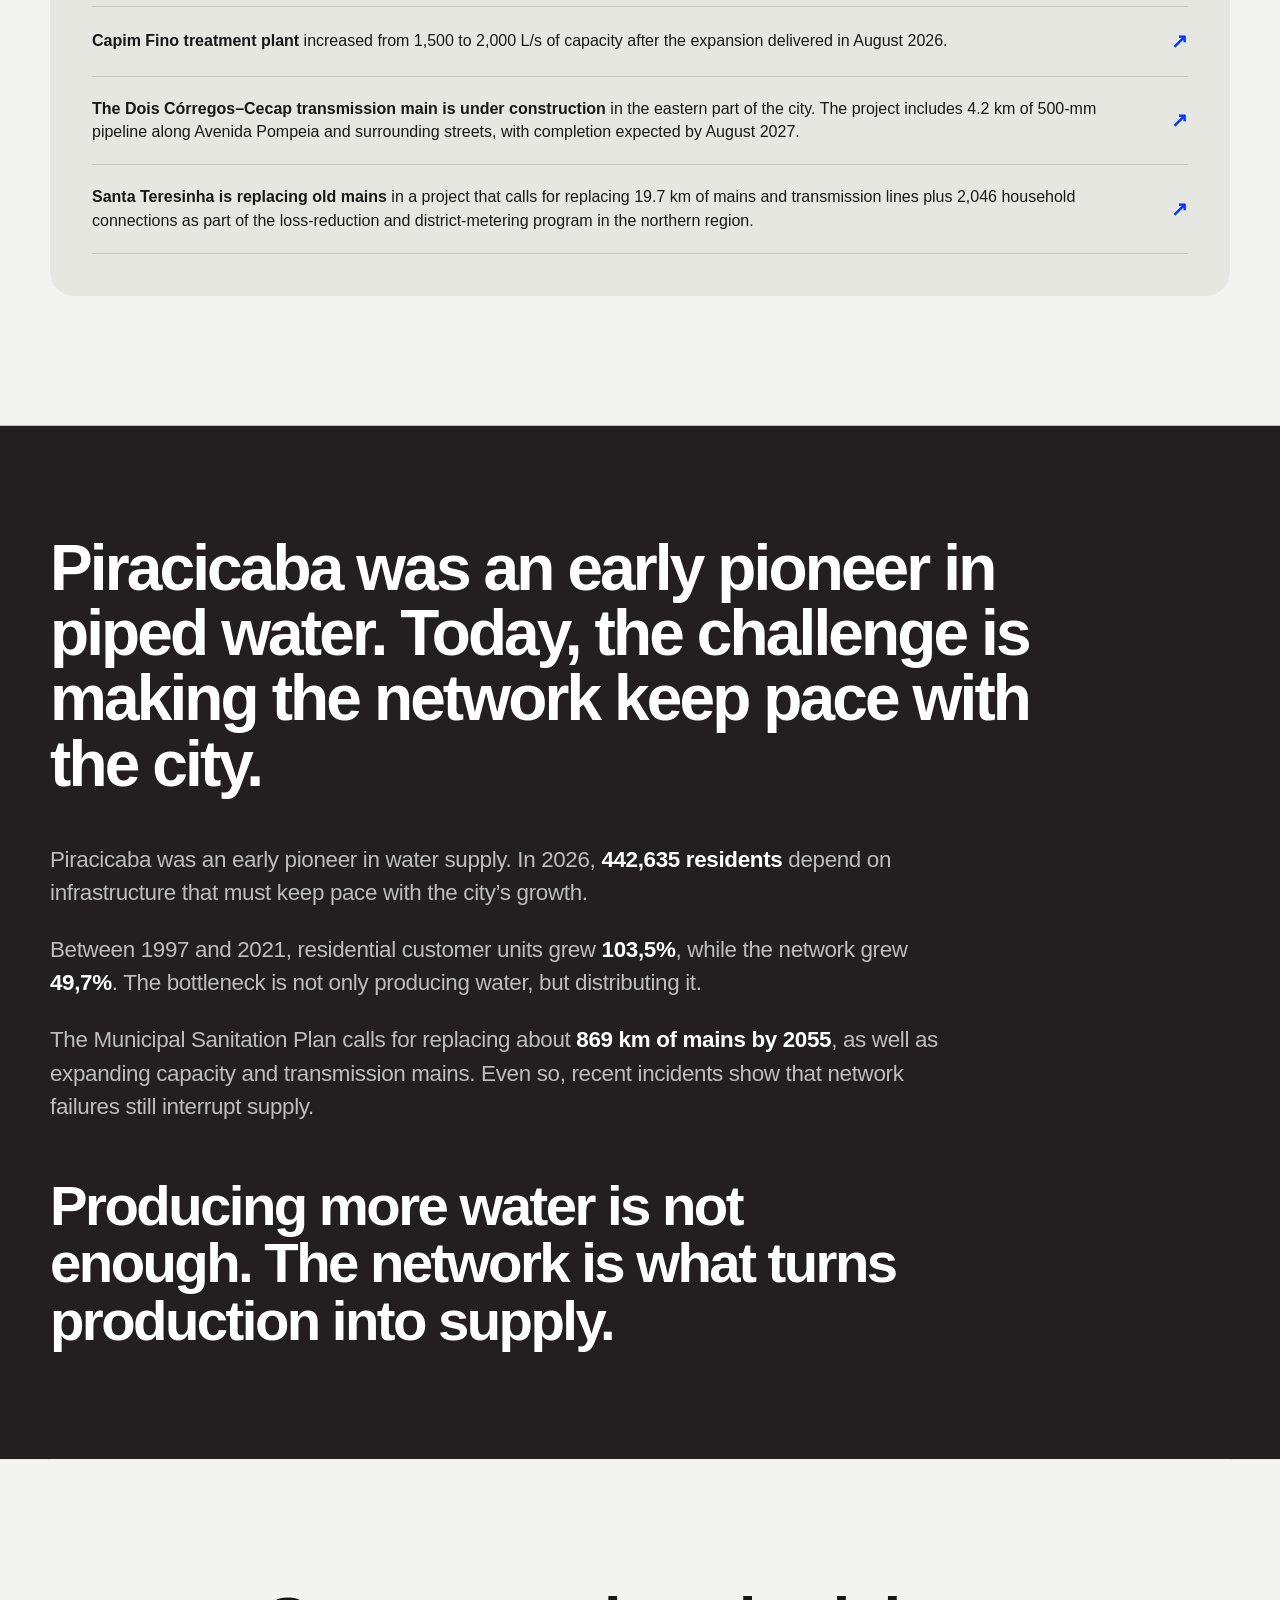
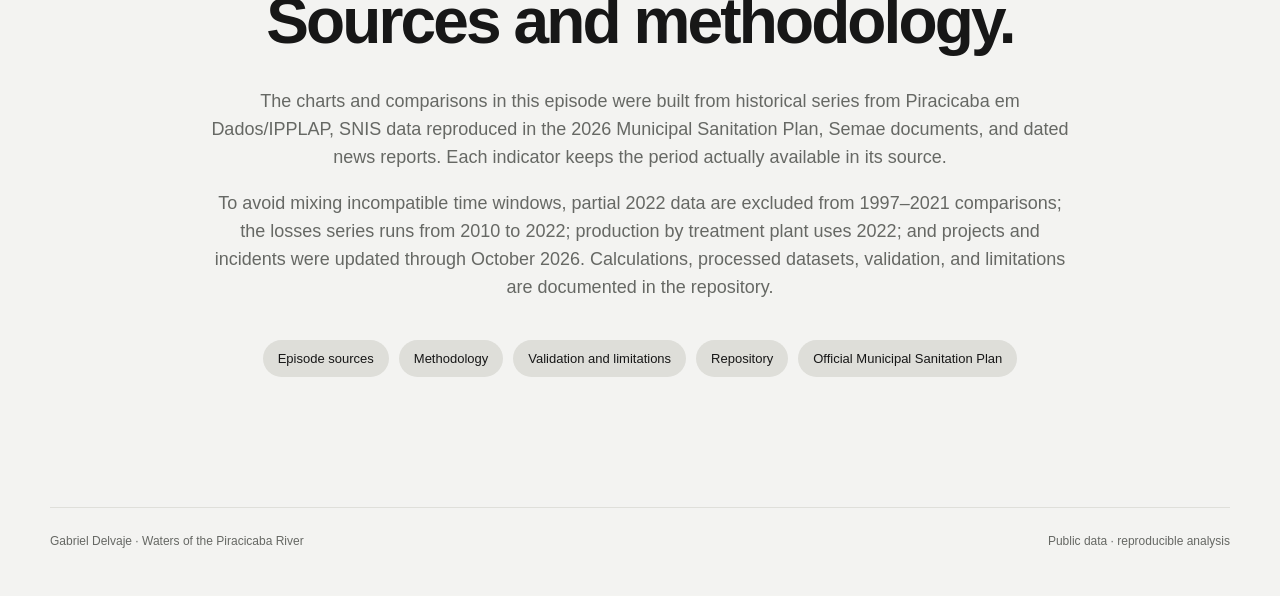
==== commit 1ebf948d: "Ativa barra de progresso de leitura" ====
--- a/episodio-1-en.html
+++ b/episodio-1-en.html
@@ -8,13 +8,13 @@
   <title>Episode 1 | Why is Piracicaba running short of water?</title>
   <link rel="icon" href="data:image/svg+xml,%3Csvg xmlns=%22http://www.w3.org/2000/svg%22 viewBox=%220 0 100 100%22%3E%3Ctext y=%22.9em%22 font-size=%2290%22%3E%F0%9F%92%A7%3C/text%3E%3C/svg%3E" />
   <link rel="preload" as="image" href="assets/site/episodes/episodio-1/hero/museu-da-agua-historico.jpg" fetchpriority="high" />
-  <link rel="stylesheet" href="assets/site/css/series.css?v=20261004-language-margin" />
-  <link rel="stylesheet" href="assets/site/css/episodio-1.css?v=20261004-header-center" />
+  <link rel="stylesheet" href="assets/site/css/series.css?v=20261007-reading-progress" />
+  <link rel="stylesheet" href="assets/site/css/episodio-1.css?v=20261004-header-unified" />
 
   <link rel="stylesheet" href="assets/site/css/page-transition.css?v=20261002-return-composited" />
   <link rel="alternate" hreflang="pt-BR" href="episodio-1.html" />
   <link rel="alternate" hreflang="en" href="episodio-1-en.html" />
-  <script src="assets/site/js/language-switch.js?v=20261002-language-nav-final"></script>
+  <script src="assets/site/js/language-switch.js?v=20261007-reading-progress"></script>
 </head>
 <body>
   <header class="site-header">
--- a/assets/site/css/series.css
+++ b/assets/site/css/series.css
@@ -2049,3 +2049,31 @@
     right:calc((100vw - 1180px)/2)!important;
   }
 }
+
+
+/* 2026-10-07 — progresso de leitura integrado ao cabeçalho dos episódios */
+.site-header .episode-reading-progress{
+  position:absolute;
+  left:0;
+  right:0;
+  bottom:-1px;
+  z-index:60;
+  height:3px;
+  overflow:hidden;
+  background:rgba(35,31,32,.08);
+  pointer-events:none;
+}
+.site-header .episode-reading-progress > span{
+  display:block;
+  width:100%;
+  height:100%;
+  background:#0736FE;
+  transform:scaleX(0);
+  transform-origin:left center;
+  will-change:transform;
+}
+@media(max-width:850px){
+  .site-header .episode-reading-progress{
+    height:3px;
+  }
+}
--- a/assets/site/css/episodio-1.css
+++ b/assets/site/css/episodio-1.css
@@ -5207,3 +5207,60 @@
     align-self:center!important;
   }
 }
+
+
+/* 2026-10-04 — cabeçalho unificado: mesma geometria editorial do EP1 */
+@media(min-width:851px){
+  .site-header{
+    position:sticky!important;
+    top:0!important;
+    display:grid!important;
+    grid-template-columns:1fr auto 1fr!important;
+    align-items:center!important;
+    width:100%!important;
+    height:68px!important;
+    min-height:68px!important;
+    margin:0!important;
+    padding:0 max(20px,calc((100vw - 1180px)/2))!important;
+    overflow:visible!important;
+  }
+
+  .site-header > .episode-header-meta{
+    position:absolute!important;
+    top:50%!important;
+    right:68px!important;
+    transform:translateY(-50%)!important;
+    display:inline-flex!important;
+    align-items:center!important;
+    justify-content:flex-end!important;
+    gap:0!important;
+    height:auto!important;
+    margin:0!important;
+    padding:0!important;
+  }
+
+  .site-header > .episode-header-meta .series-title{
+    position:static!important;
+    display:block!important;
+    margin:0!important;
+    padding:0!important;
+    align-self:center!important;
+    line-height:1!important;
+    white-space:nowrap!important;
+  }
+
+  .site-header > .episode-header-meta .language-menu-header{
+    position:absolute!important;
+    left:calc(100% + 9px)!important;
+    right:auto!important;
+    top:50%!important;
+    transform:translateY(-50%)!important;
+    margin:0!important;
+  }
+}
+
+@media(min-width:1300px){
+  .site-header > .episode-header-meta{
+    right:calc((100vw - 1180px)/2)!important;
+  }
+}
